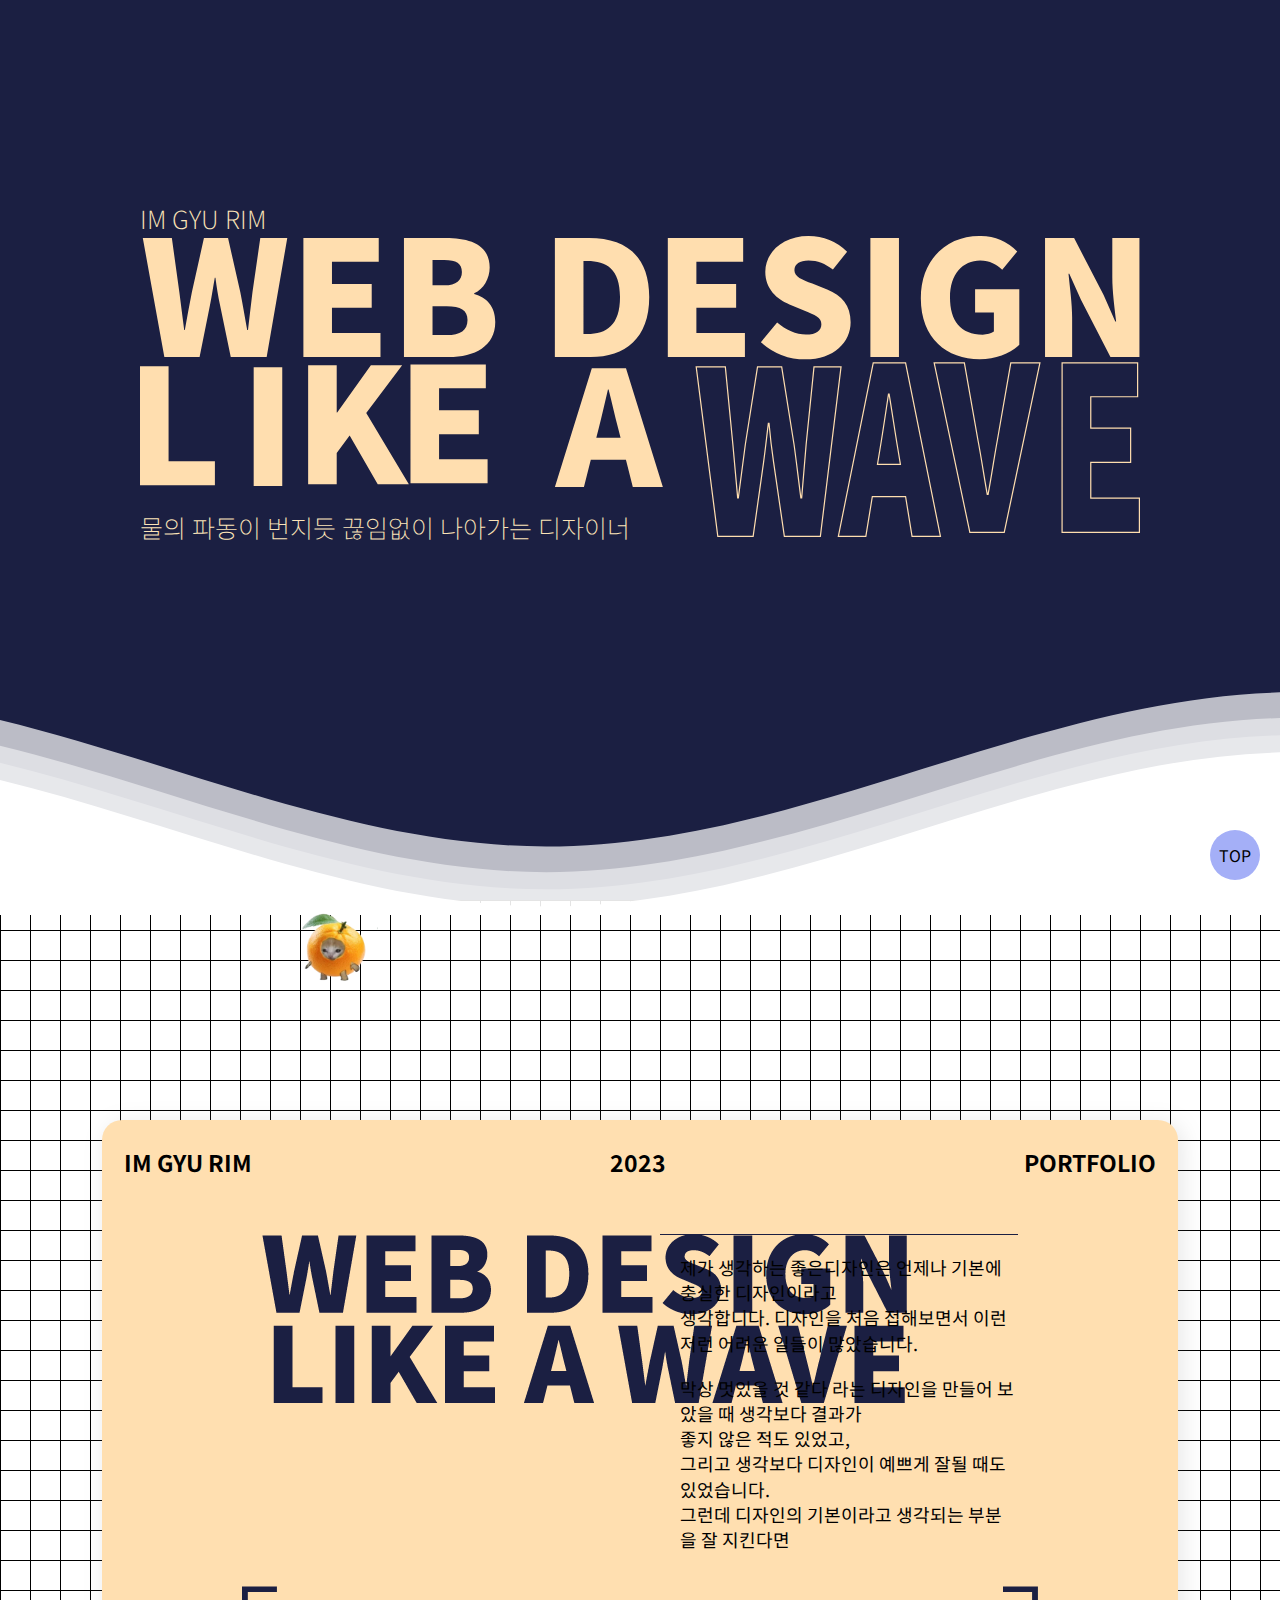
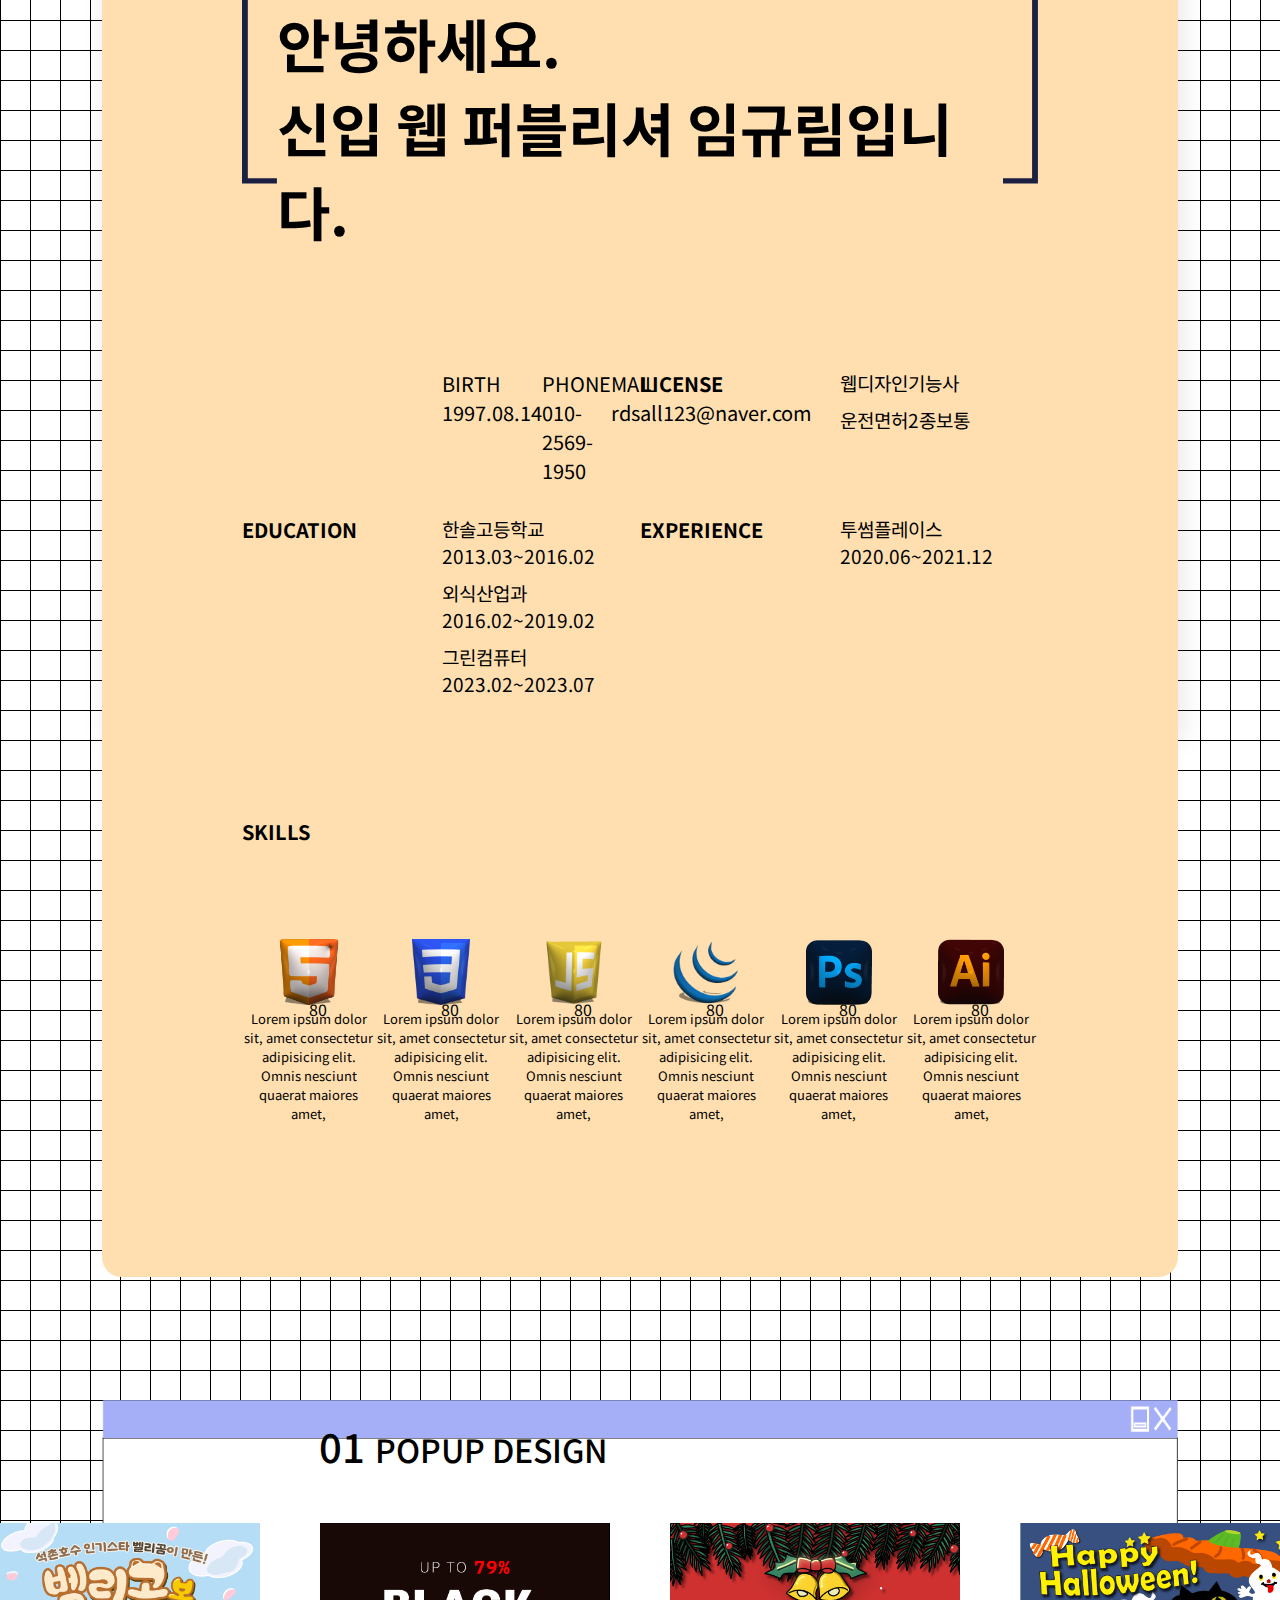
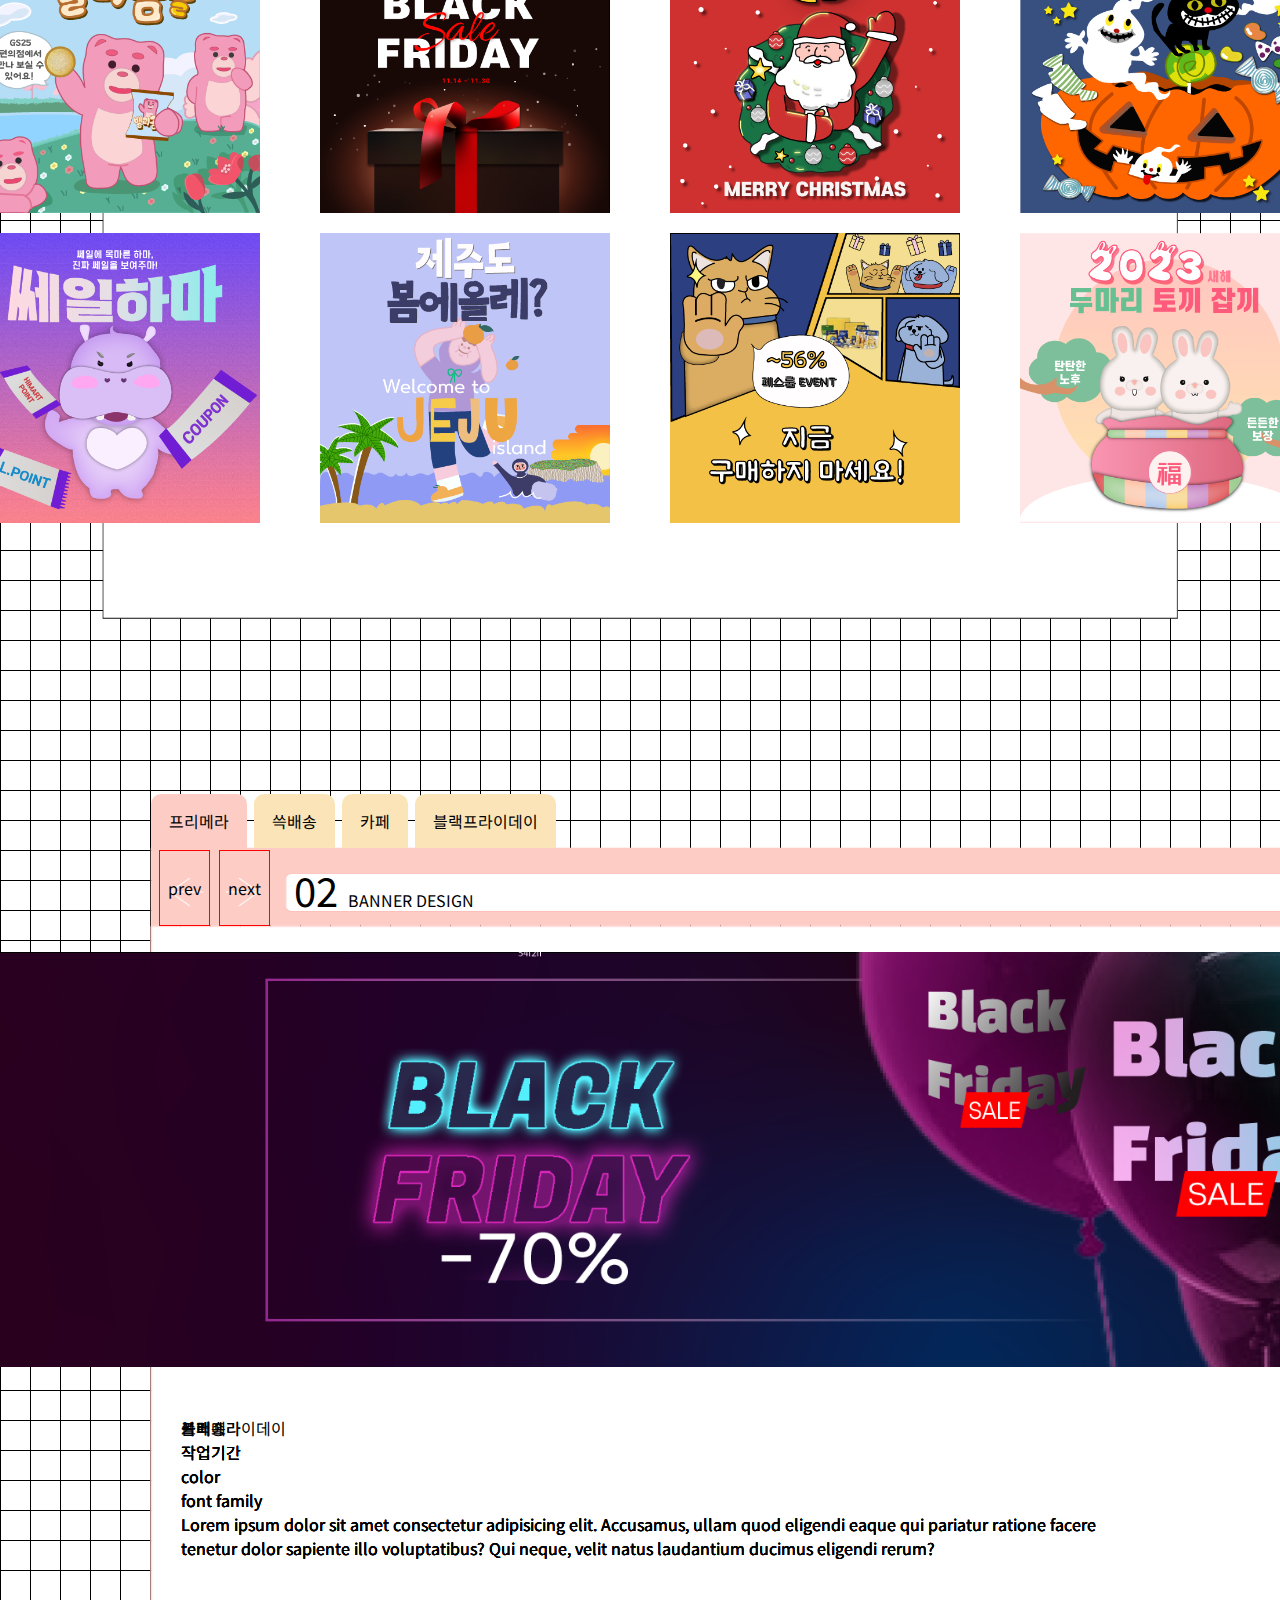
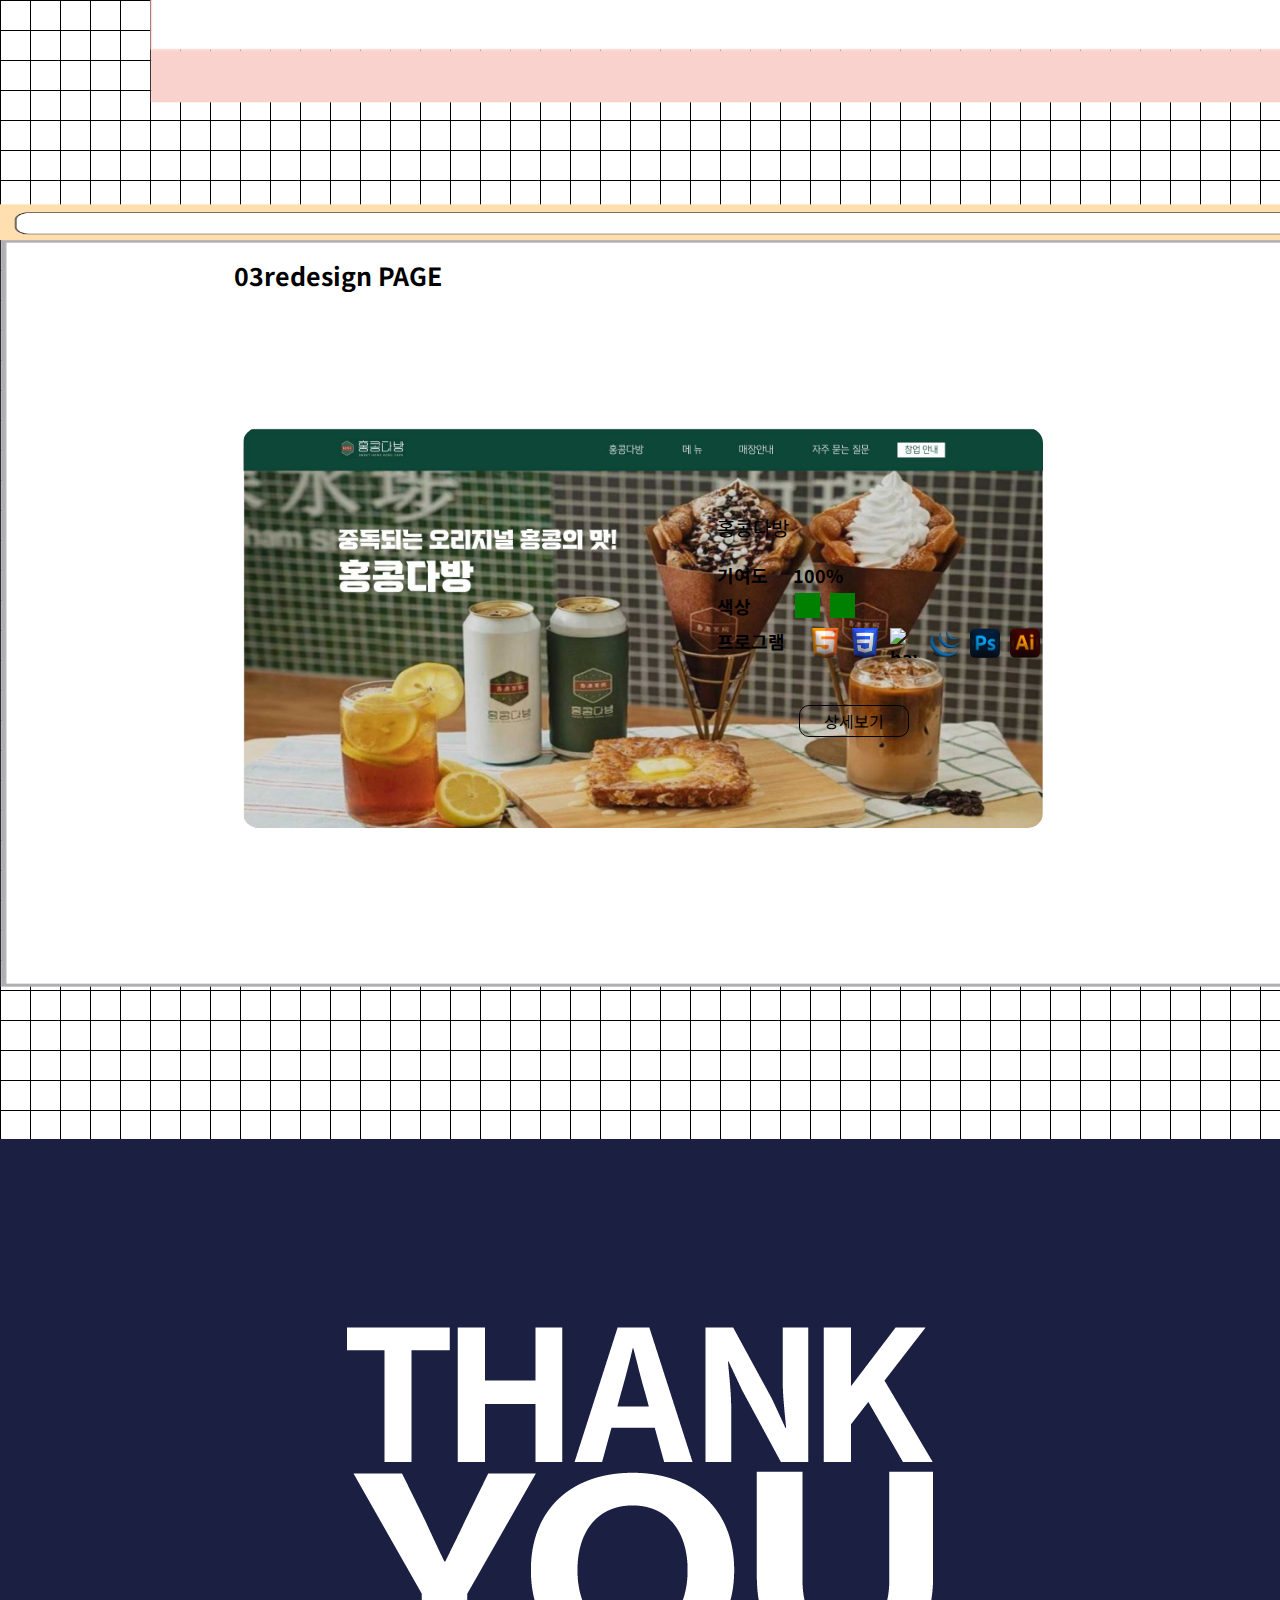
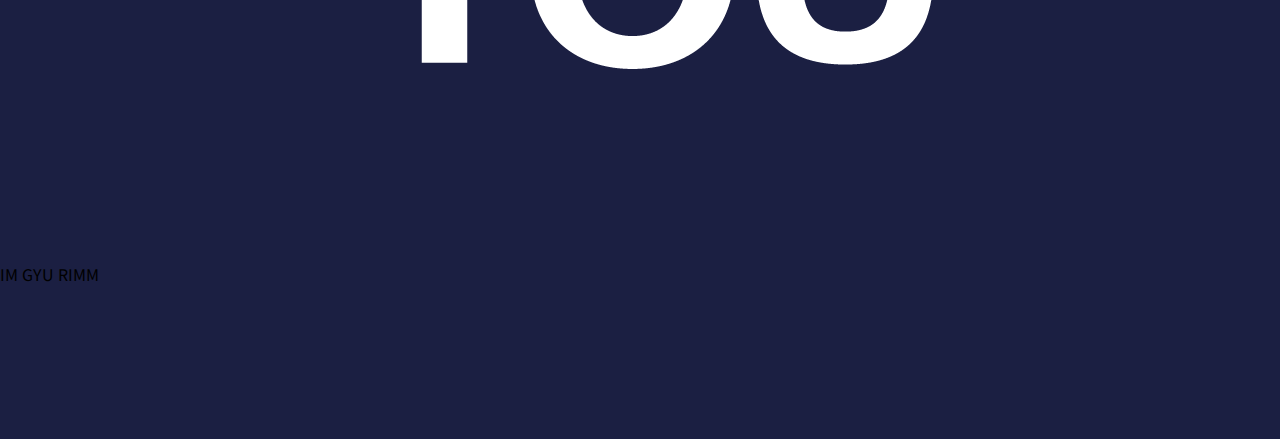
==== index.html @ 79e48c19 "t" ====
<!DOCTYPE html>
<html lang="en">
<head>
  <meta charset="UTF-8">
  <meta http-equiv="X-UA-Compatible" content="IE=edge">
  <meta name="viewport" content="width=device-width, initial-scale=1.0">
  <title>vitagyull</title>
    <link rel="preconnect" href="https://fonts.googleapis.com">
<link rel="preconnect" href="https://fonts.gstatic.com" crossorigin>
<link href="https://fonts.googleapis.com/css2?family=Noto+Sans+KR:wght@100;300;400;500;700;900&display=swap" rel="stylesheet">
    <link rel="stylesheet" href="./css/index.css">
    <script src="https://code.jquery.com/jquery-3.7.0.min.js"></script>
    <script src="./js/index.js"></script>
    <link
    rel="stylesheet"
    href="https://cdn.jsdelivr.net/npm/swiper@9/swiper-bundle.min.css"
  />
  
  <script src="https://cdn.jsdelivr.net/npm/swiper@9/swiper-bundle.min.js"></script>
  </style>
</head>
<body>
      <!-- 마우스커서 -->
      <div id="cursor" style="top: 901px; left: 290px;"></div>
      <script src="./js/mouse.js"></script>
      <!-- 마우스커서 -->
    <div class="wrap">
        <div class="btnTop">TOP</div>
        <div class="header">
            <div class="inner-header">
                <div class="title">
                    <p>im gyu rim</p>
                    <svg xmlns="http://www.w3.org/2000/svg" viewBox="0 0 827.74 249.1"><defs><style>.cls-1{fill:#ffdeaf;}.cls-2{fill:none;stroke:#ffdeaf;stroke-miterlimit:10;}</style></defs><g id="Layer_2" data-name="Layer 2"><g id="Layer_1-2" data-name="Layer 1"><text/><path class="cls-1" d="M2.32,1.72H26.37l6.21,44.92c1.32,10.31,2.64,20.61,4,31.18h.53c1.85-10.57,3.83-21,5.82-31.18l10-44.92H72.88L83.05,46.64c2,10,3.7,20.61,5.68,31.18h.66c1.19-10.57,2.51-21,3.7-31.18L99.57,1.72H121.9l-17.05,98.43H75.12L66.27,57.34c-1.58-7.53-2.91-15.46-3.83-22.86h-.53c-1.32,7.4-2.51,15.33-4,22.86l-8.59,42.81H20.16Z"/><path class="cls-1" d="M135.25,1.72h62.36V21.4H158.9V39.64h32.9V59.46H158.9V80.33h40.16v19.82H135.25Z"/><path class="cls-1" d="M218.49,1.72h34.35c20.35,0,36.6,5.55,36.6,24.44,0,8.72-4.89,18.23-12.81,21.27V48c9.9,2.64,17.44,10,17.44,23.12,0,20.09-17.05,29.07-38.45,29.07H218.49Zm33.43,39.11c10,0,14.53-4.36,14.53-11.1,0-7-4.62-9.91-14.53-9.91h-9.78v21Zm2,41.22c11.36,0,17.18-4.1,17.18-12.55,0-8.06-5.69-11.36-17.18-11.36H242.14V82.05Z"/><path class="cls-1" d="M343.43,1.72h28.28c30,0,49.81,14.53,49.81,48.75S401.7,100.15,373,100.15h-29.6Zm26.82,79.41c15.86,0,27.09-7.27,27.09-30.66s-11.23-29.86-27.09-29.86h-3.17V81.13Z"/><path class="cls-1" d="M436.9,1.72h62.37V21.4H460.55V39.64h32.9V59.46h-32.9V80.33h40.17v19.82H436.9Z"/><path class="cls-1" d="M513.93,87.86l13.48-16.25c6.87,6,16,10,23.78,10,8.72,0,12.82-3.3,12.82-8.58,0-5.69-5.42-7.54-13.87-11.1l-12.55-5.29c-10.31-4.09-20-12.68-20-26.95C517.63,13.21,532.43,0,553.31,0a45.74,45.74,0,0,1,32,13l-11.76,14.8c-6.47-4.89-12.55-7.53-20.21-7.53-7.27,0-11.63,2.9-11.63,8.06,0,5.54,6.08,7.66,14.8,11.09l12.29,4.89c12.15,4.89,19.42,13.08,19.42,27,0,16.38-13.74,30.78-37.52,30.78A55,55,0,0,1,513.93,87.86Z"/><path class="cls-1" d="M604.58,1.72h23.65v98.43H604.58Z"/><path class="cls-1" d="M646.33,51.53C646.33,18.76,668.4,0,694.69,0a43.38,43.38,0,0,1,31.44,12.82L713.71,27.88c-4.88-4.36-10-7.66-18.23-7.66-14.53,0-25,11.36-25,30.52,0,19.55,8.72,30.91,27.08,30.91,3.44,0,7.14-.92,9.25-2.51V63.29H691.25V44h36.6V90c-6.87,6.6-19,12-32.77,12C667.87,102,646.33,84.82,646.33,51.53Z"/><path class="cls-1" d="M749.15,1.72H773.2l24.44,47.17,9.65,21.8H808c-1.19-10.44-3.17-24.58-3.17-36.34V1.72h22.46v98.43h-24L778.88,52.72l-9.65-21.54h-.66c1.06,11,3,24.44,3,36.34v32.63H749.15Z"/><path class="cls-1" d="M0,107.83H23.65v78.61H62v19.82H0Z"/><path class="cls-1" d="M94.1,108.6h23.65V207H94.1Z"/><path class="cls-1" d="M139.18,107.05h23.65v39h.4l27.88-39H217l-29.73,39.51,35.28,58.93H196.79l-23.26-40.3-10.7,14.53v25.77H139.18Z"/><path class="cls-1" d="M223.9,106.28h62.36V126H247.55V144.2h32.9V164h-32.9v20.87h40.17v19.82H223.9Z"/><path class="cls-1" d="M374,109.37h28.28l30.52,98.44H407.91l-5.68-22.6H373.16l-5.68,22.6H343.43Zm3.7,57.61h20.08l-2.11-8.32c-2.64-9.78-5.15-21.54-7.79-31.58h-.53c-2.38,10.3-5,21.8-7.53,31.58Z"/><path class="cls-2" d="M460.4,108.36h24.11l6.22,64c1.32,14.68,2.65,29.36,4,44.42h.53c1.86-15.06,3.84-29.93,5.83-44.42l10.06-64h20l10.2,64c2,14.3,3.7,29.36,5.69,44.42h.66c1.19-15.06,2.52-29.93,3.71-44.42l6.49-64h22.38L563.17,248.6h-29.8l-8.87-61c-1.59-10.73-2.91-22-3.84-32.56h-.53c-1.33,10.54-2.52,21.83-4,32.56l-8.61,61H478.28Z"/><path class="cls-2" d="M606.94,105.06H633.7L662.58,248.6H639.07l-5.37-32.95H606.19l-5.38,32.95H578.06Zm3.5,84h19l-2-12.13c-2.5-14.26-4.87-31.41-7.37-46.06h-.5c-2.25,15-4.75,31.8-7.13,46.06Z"/><path class="cls-2" d="M657.37,105.06h25l11.26,64c2.91,15.06,4.9,29.36,7.68,44.8H702c2.92-15.44,4.9-29.74,7.68-44.8l11.13-64h24.1L715.38,245.29H686.91Z"/><path class="cls-2" d="M763.28,105.06h62.5v28H787v26h33v28.24H787v29.74h40.26v28.23h-64Z"/></g></g></svg>
                    <p class="wave">물의 파동이 번지듯 끊임없이 나아가는 디자이너</p>
                </div>
            </div>
            <div>
                <svg class="waves" xmlns="http://www.w3.org/2000/svg" xmlns:xlink="http://www.w3.org/1999/xlink"
                viewBox="0 24 150 28" preserveAspectRatio="none" shape-rendering="auto">
                <defs>
                <path id="gentle-wave" d="M-160 44c30 0 58-18 88-18s 58 18 88 18 58-18 88-18 58 18 88 18 v44h-352z" />
                </defs>
                <g class="parallax">
                <use xlink:href="#gentle-wave" x="48" y="0" fill="rgba(255,255,255,0.7" />
                <use xlink:href="#gentle-wave" x="48" y="3" fill="rgba(255,255,255,0.5)" />
                <use xlink:href="#gentle-wave" x="48" y="5" fill="rgba(255,255,255,0.3)" />
                <use xlink:href="#gentle-wave" x="48" y="7" fill="#fff" />
                </g>
                </svg>
            </div>
        </div>
        <div class="main grid">
            <div class="aboutT">
                <section class="Stitle">
                    <ul>
                        <li>im gyu rim</li>
                        <li>2023</li>
                        <li>portfolio</li>
                    </ul>
                </section>
                <section class="about_top">
                    <div class="about_topL">
                        <img src="./img/img/likeawave.png" alt="likeawave">
                    </div>
                    <div class="about_topR">
                        <p>제가 생각하는 좋은디자인은 언제나 기본에 충실한 디자인이라고<br>
                            생각합니다. 디자인을 처음 접해보면서 이런 저런 어려운 일들이 많았습니다.</p>
                        
                        <p>
                            막상 멋있을 것 같다 라는 디자인을 만들어 보았을 때 생각보다 결과가<br>
                            좋지 않은 적도 있었고,<br>
                            그리고 생각보다 디자인이 예쁘게 잘될 때도 있었습니다. <br>
                            그런데 디자인의 기본이라고 생각되는 부분을 잘 지킨다면 
                        </p>
                    </div>
                </section>
                <section class="about_mid">
                    <svg xmlns="http://www.w3.org/2000/svg" viewBox="0 0 36.04 203.15"><defs></defs><g id="Layer_2" data-name="Layer 2"><g id="Layer_1-2" data-name="Layer 1"><path class="cls-1" d="M0,0H36V5.58H6V197.79H36v5.36H0Z"/></g></g></svg>
                    <h2>안녕하세요.<br>
                    신입 웹 퍼블리셔 임규림입니다.</h2>
                    <svg xmlns="http://www.w3.org/2000/svg" viewBox="0 0 36.04 203.15"><defs><style></defs><g id="Layer_2" data-name="Layer 2"><g id="Layer_1-2" data-name="Layer 1"><path class="cls-1" d="M36,203.15H0v-5.36H30V5.58H0V0H36Z"/></g></g></svg>
                </section>
                <section class="about_bot">
                    <ul>
                        <li>
                            <h4></h4>
                            <div class="aboutlist">
                                <ul>
                                    <li>BIRTH 1997.08.14</li>
                                    <li>PHONE 010-2569-1950</li>
                                    <li>MAIL rdsall123@naver.com</li>
                                </ul>
                            </div>
                        </li>
                        <li>
                            <h4>license</h4>
                            <ul>
                                <li>웹디자인기능사</li>
                                <li>운전면허2종보통</li>
                            </ul>
                        </li>
                        <li>
                            <h4>education</h4>
                            <ul>
                                <li>한솔고등학교 <span>2013.03~2016.02</span></li>
                                <li>외식산업과 <span>2016.02~2019.02</span></li>
                                <li>그린컴퓨터 <span>2023.02~2023.07</span></li>
                            </ul>
                        </li>
                        <li>
                            <h4>experience</h4>
                            <ul>
                                <li>투썸플레이스 <span>2020.06~2021.12</span></li>
                            </ul>
                        </li>
                    </ul>
                </section>
            </div>
            <div class="aboutB">
                <section class="skills">
                    <h4>skills</h4>
                    <ul class="skill_List">
                        <li>
                            <figure>
                                <svg viewBox="0 0 120 120">
                                    <circle class="c1" cx="60" cy="60" r="50" />
                                </svg>
                                <span class="per">80</span>
                            </figure>
                            <img src="./img/skill/html.png" alt="html이미지">
                            <p>Lorem ipsum dolor sit, amet consectetur adipisicing elit. Omnis nesciunt quaerat maiores amet,</p>
                        </li>
                        <li>
                            <figure>
                                <svg viewBox="0 0 120 120">
                                    <circle cx="60" cy="60" r="50" />
                                </svg>
                                <span class="per">80</span>
                            </figure>
                            <img src="./img/skill/css.png" alt="css이미지">
                            <p>Lorem ipsum dolor sit, amet consectetur adipisicing elit. Omnis nesciunt quaerat maiores amet,</p>
                        </li>
                        <li>
                            <figure>
                                <svg viewBox="0 0 120 120">
                                    <circle cx="60" cy="60" r="50" />
                                </svg>
                                <span class="per">80</span>
                            </figure>
                            <img src="./img/skill//js.png" alt="JS이미지">
                            <p>Lorem ipsum dolor sit, amet consectetur adipisicing elit. Omnis nesciunt quaerat maiores amet,</p>
                        </li>
                        <li>
                            <figure>
                                <svg viewBox="0 0 120 120">
                                    <circle cx="60" cy="60" r="50" />
                                </svg>
                                <span class="per">80</span>
                            </figure>
                            <img src="./img/skill/jquery.png" alt="jaquery이미지">
                            <p>Lorem ipsum dolor sit, amet consectetur adipisicing elit. Omnis nesciunt quaerat maiores amet,</p>
                        </li>
                        <li>
                            <figure>
                                <svg viewBox="0 0 120 120">
                                    <circle cx="60" cy="60" r="50" />
                                </svg>
                                <span class="per">80</span>
                            </figure>
                            <img src="./img/skill/photoshop.png" alt="photoshop이미지">
                            <p>Lorem ipsum dolor sit, amet consectetur adipisicing elit. Omnis nesciunt quaerat maiores amet,</p>
                        </li>
                        <li>
                            <figure>
                                <svg viewBox="0 0 120 120">
                                    <circle cx="60" cy="60" r="50" />
                                </svg>
                                <span class="per">80</span>
                            </figure>
                            <img src="./img/skill/illustrator.png" alt="illustrator이미지">
                            <p>Lorem ipsum dolor sit, amet consectetur adipisicing elit. Omnis nesciunt quaerat maiores amet,</p>
                        </li>
                    </ul>
                    <div class="box"></div>
                </section>
            </div>
            <div class="popup">
                <div class="popupbox">
                    <img src="./img/img/windowb.png" alt="보라색윈도우창">
                </div>
                <h1><span>01</span>popup design</h1>
                <section class="popupImg">
                    <ul>
                        <li class="on">
                            <a href="#">
                                <img src="./popup/popup_belly.png" alt="">
                                <div class="info">
                                    <p>벨리곰볼</p>
                                </div>
                        
                            </a>
                        </li>
                        <li>
                            <a href="#">
                                <img src="./popup/popup_blackfriday.png" alt="">
                                <div class="info">
                                    <p>블랙프라이데이</p>
                                </div>
                            </a>
                        </li>
                        <li>
                            <a href="#">
                                <img src="./popup/popup_christmas.png" alt="">
                                <div class="info">
                                    <p>크리스마스</p>
                                </div>
                            </a>
                        </li>
                        <li>
                            <a href="#">
                                <img src="./popup/popup_halloween.png" alt="">
                                <div class="info">
                                    <p>할로윈데이</p>
                                </div>
                            </a>
                        </li>
                        <li>
                            <a href="#">
                                <img src="./popup/popup_hippo.png" alt="">
                                <div class="info">
                                    <p>쎄일하마</p>
                                </div>
                            </a>
                        </li>
                        <li>
                            <a href="#">
                                <img src="./popup/popup_jeju.png" alt="">
                                <div class="info">
                                    <p>봄에 제주올레?</p>
                                </div>
                            </a>
                        </li>
                        <li>
                            <a href="#">
                                <img src="./popup/popup_pathroom.png" alt="">
                                <div class="info">
                                    <p>페스룸</p>
                                </div>
                            </a>
                        </li>
                        <li>
                            <a href="#">
                                <img src="./popup/popup_happy new year.png" alt="">
                                <div class="info">
                                    <p>두마리토끼잡끼</p>
                                </div>
                            </a>
                        </li>
                    </ul>
                </section>
                <sedtion class="popuppopup">
                    <!-- <button type='button' id="modal_btn"></button>
                    <div class="black_bg"></div> -->
                    <div class="modal_wrap">
                    <div class="btnPopupClose"><a href="#">close</a></div>
                    <div class="popup_IMG">
                        <ul>
                            <li class="on">
                                <img src="./popup/popup_belly.png" alt="popup_belly">
                                <ul>
                                    <li>색상
                                        <ul class="popuppopupcolor">
                                            <li class="bellycolor1"></li>
                                            <li class="bellycolor2"></li>
                                        </ul>
                                    </li>
                                    <li>폰트 <span>KCC-간판체</span></li>
                                    <li>Lorem ipsum dolor sit amet consectetur adipisicing elit. Enim laborum repudiandae iure architecto voluptatum tenetur facere sit, sunt, impedit totam quisquam dolore hic!</li>
                                </ul>
                            </li>
                            <li>
                                <img src="./popup/popup_blackfriday.png" alt="popup_blackfriday">
                                <ul>
                                    <li>색상
                                        <ul class="popuppopupcolor">
                                            <li class="blackfridaycolor1"></li>
                                            <li class="blackfridaycolor1"></li>
                                        </ul>
                                    </li>
                                    <li>폰트 <span>에스코어 드림</span></li>
                                    <li>Lorem ipsum dolor sit amet consectetur adipisicing elit. Enim laborum repudiandae iure architecto voluptatum tenetur facere sit, sunt, impedit totam quisquam dolore hic!</li>
                                </ul>
                            </li>
                            <li>
                                <img src="./popup/popup_christmas.png" alt="">
                                <ul>
                                    <li>색상
                                        <ul class="popuppopupcolor">
                                            <li class="christmascolor1"></li>
                                            <li class="christmascolor1"></li>
                                        </ul>
                                    </li>
                                    <li>폰트 <span>에스코어 드림</span></li>
                                    <li>Lorem ipsum dolor sit amet consectetur adipisicing elit. Enim laborum repudiandae iure architecto voluptatum tenetur facere sit, sunt, impedit totam quisquam dolore hic!</li>
                                </ul>
                            </li>
                            <li>
                                <img src="./popup/popup_halloween.png" alt="">
                                <ul>
                                    <li>색상
                                        <ul class="popuppopupcolor">
                                            <li class="halloweencolor1"></li>
                                            <li class="halloweencolor2"></li>
                                        </ul>
                                    </li>
                                    <li>폰트 </li>
                                    <li>Lorem ipsum dolor sit amet consectetur adipisicing elit. Enim laborum repudiandae iure architecto voluptatum tenetur facere sit, sunt, impedit totam quisquam dolore hic!</li>
                                </ul>
                            </li>
                            <li>
                                <img src="./popup/popup_happy new year.png" alt="">
                                <ul>
                                    <li>색상
                                        <ul class="popuppopupcolor">
                                            <li class="HNYcolor1"></li>
                                            <li class="HNYcolor2"></li>
                                        </ul>
                                    </li>
                                    <li>폰트 <span>에스코어 드림</span></li>
                                    <li>Lorem ipsum dolor sit amet consectetur adipisicing elit. Enim laborum repudiandae iure architecto voluptatum tenetur facere sit, sunt, impedit totam quisquam dolore hic!</li>
                                </ul>
                            </li>
                            <li>
                                <img src="./popup/popup_hippo.png" alt="">
                                <ul>
                                    <li>색상
                                        <ul class="popuppopupcolor">
                                            <li class="hippocolor1"></li>
                                            <li class="hippocolor2"></li>
                                        </ul>
                                    </li>
                                    <li>폰트 <span>비트로 코어TTF<br>에스코어 드림</span></li>
                                    <li>Lorem ipsum dolor sit amet consectetur adipisicing elit. Enim laborum repudiandae iure architecto voluptatum tenetur facere sit, sunt, impedit totam quisquam dolore hic!</li>
                                </ul>
                            </li>
                            <li>
                                <img src="./popup/popup_jeju.png" alt="">
                                <ul>
                                    <li>색상
                                        <ul class="popuppopupcolor">
                                            <li class="jejucolor1"></li>
                                            <li class="jejucolor2"></li>
                                        </ul>
                                    </li>
                                    <li>폰트 <span>KCC-간판체</span></li>
                                    <li>Lorem ipsum dolor sit amet consectetur adipisicing elit. Enim laborum repudiandae iure architecto voluptatum tenetur facere sit, sunt, impedit totam quisquam dolore hic!</li>
                                </ul>
                            </li>
                            <li>
                                <img src="./popup/popup_pathroom.png" alt="">
                                <ul>
                                    <li>색상
                                        <ul class="popuppopupcolor">
                                            <li class="pathroomcolor1"></li>
                                            <li class="pathroomcolor2"></li>
                                        </ul>
                                    </li>
                                    <li>폰트 <span>KCC-간판체</span></li>
                                    <li>Lorem ipsum dolor sit amet consectetur adipisicing elit. Enim laborum repudiandae iure architecto voluptatum tenetur facere sit, sunt, impedit totam quisquam dolore hic!</li>
                                </ul>
                            </li>
                        </ul>
                    </div>
                    </div>
                </section>
            </div>
            <div class="banner">
                <div class="bannerbox">
                    <img src="./img/img/windowp.png" alt="분홍색윈도우창">
                </div>
                <h1><span>02</span>banner design</h1>
                <section class="bannerImg slide">
                    <ul class="train">
                        <li class="on">
                            <img src="./banner/primera.png" alt="">
                            <ul>
                                <li>
                                    <h4>프리메라</h4>
                                    <ul>
                                        <li>작업기간 <span></span></li>
                                        <li>color <span></span></li>
                                        <li>font family <span></span></li>
                                        <li>Lorem ipsum dolor sit amet consectetur adipisicing elit. Accusamus, ullam quod eligendi eaque qui pariatur ratione facere tenetur dolor sapiente illo voluptatibus? Qui neque, velit natus laudantium ducimus eligendi rerum?</li>
                                    </ul>
                                </li>
                            </ul>
                        </li>
                        <li>
                            <img src="./banner/ssg.png" alt="">
                            <ul>
                                <li>
                                    <h4>쓱배송</h4>
                                    <ul>
                                        <li>작업기간 <span></span></li>
                                        <li>color <span></span></li>
                                        <li>font family <span></span></li>
                                        <li>Lorem ipsum dolor sit amet consectetur adipisicing elit. Accusamus, ullam quod eligendi eaque qui pariatur ratione facere tenetur dolor sapiente illo voluptatibus? Qui neque, velit natus laudantium ducimus eligendi rerum?</li>
                                    </ul>
                                </li>
                            </ul>
                        </li>
                        <li>
                            <img src="./banner/st.png" alt="">
                            <ul>
                                <li>
                                    <h4>카페</h4>
                                    <ul>
                                        <li>작업기간 <span></span></li>
                                        <li>color <span></span></li>
                                        <li>font family <span></span></li>
                                        <li>Lorem ipsum dolor sit amet consectetur adipisicing elit. Accusamus, ullam quod eligendi eaque qui pariatur ratione facere tenetur dolor sapiente illo voluptatibus? Qui neque, velit natus laudantium ducimus eligendi rerum?</li>
                                    </ul>
                                </li>
                            </ul>
                        </li>
                        <li>
                            <img src="./banner/BlackfridayBanner.png" alt="">
                            <ul>
                                <li>
                                    <h4>블랙프라이데이</h4>
                                    <ul>
                                        <li>작업기간 <span></span></li>
                                        <li>color <span></span></li>
                                        <li>font family <span></span></li>
                                        <li>Lorem ipsum dolor sit amet consectetur adipisicing elit. Accusamus, ullam quod eligendi eaque qui pariatur ratione facere tenetur dolor sapiente illo voluptatibus? Qui neque, velit natus laudantium ducimus eligendi rerum?</li>
                                    </ul>
                                </li>
                            </ul>
                        </li>
                    </ul>
                </section>
                <section class="tabmenu">
                    <ul class="tab">
                        <li class="on">프리메라</li>
                        <li>쓱배송</li>
                        <li>카페</li>
                        <li>블랙프라이데이</li>
                </section>
                <section class="bannerbtn">
                    <a class="prevbtn" href="#">prev</a>
                    <a class="nextbtn" href="#">next</a>
                </section>
            </div>
            <div class="redesign">
                <div class="redesignbox">
                    <img src="./img/img/windowy.png" alt="노란색윈도우창">
                </div>
                <h1><span>03</span>redesign PAGE</h1>
                <div class="hongkongmain">
                    <figure>
                        <img src="./img/임규림-메인페이지.jpg" alt="mainpage">
                    </figure>
                </div>
                <div class="redesign_contents">
                    <h3>홍콩다방</h3>
                    <ul>
                        <li>기여도 <span>100%</span></li>
                        <li>색상
                            <ul>
                                <li class="color1"></li>
                                <li class="color2"></li>
                            </ul>
                        </li>
                        <li>프로그램
                            <ul class="redesign_List">
                                <li><img src="./img/skill/html.png" alt="html"></li>
                                <li><img src="./img/skill/css.png" alt="css"></li>
                                <li><img src="./img/skill/JS.png" alt="havascript"></li>
                                <li><img src="./img/skill/jquery.png" alt="jquery"></li>
                                <li><img src="./img/skill/photoshop.png" alt="photoshop"></li>
                                <li><img src="./img/skill/illustrator.png" alt="illustrator"></li>
                            </ul>
                        </li>
                    </ul>
                </div>
                <a href="#">상세보기</a>
            </div>
        </div>
        <div class="contact">
            <div class="contactbox">
                <img src="./img/img/thank.png" alt="">
            </div>
            <div>
                <ul>
                    <li>IM GYU RIMM</li>
                    <li><img src="" alt=""></li>
                    <li><img src="" alt=""></li>
                    <li><img src="" alt=""></li>
                </ul>
            </div>
        </div>
    </div> 
</body>
</html>
---- css/index.css ----
*{margin:0;padding:0;}
a{text-decoration: none; color: inherit;}
ul,ol{list-style: none;}
h1,h2,h3,h4,h5,h6{font-size: inherit;font-weight:400;}
address,em,i{font-style: normal;}
strong,b{font-weight: 400;}

.wrap{
    font-family: 'Noto Sans KR', sans-serif;
}


.btnTop{
    position: fixed;
    right: 20px;
    bottom: 20px;
    width: 50px;
    height: 50px;
    background: #a4aff7;
    border-radius: 50%;
    text-align: center;
    line-height: 50px;
    cursor: pointer;
    z-index: 1000;
}

#cursor {
    position: absolute;
    z-index: 10000000000000;
    transform: translate(10%, 10%);
    background: url(../img/mouse/orange.png);
    background-size: contain;
    width: 80px;
    height: 80px;
    pointer-events: none;
}




.header{
    position:relative;
    background: #1b1f42;
    width: 100%;
    height: 100vh;
}
.inner-header {
    height: 75vh;
    width: 100%;
}
.inner-header .title{
    padding-top: 200px;
    width: 1000px;
    margin: 0 auto;
    position: relative;
}
.inner-header .title p {
    text-align: left;
    color: #fbe4b8;
    text-transform: uppercase;
    font-size: 25px;
    font-weight: 200;
}
.wave{
    position: absolute;
    left: 0;
    top: 94%;
}
.waves{
    position: relative;
    width: 100%;
    height: 28vh;
    margin-bottom: -7px;
    min-height: 100px;
    max-height: 240px;
}

/* Animation */
.parallax > use {
    animation: move-forever 25s cubic-bezier(.55,.5,.45,.5)     infinite;
}
.parallax > use:nth-child(1) {
    animation-delay: -2s;
    animation-duration: 7s;
}
.parallax > use:nth-child(2) {
animation-delay: -3s;
animation-duration: 10s;
}
.parallax > use:nth-child(3) {
    animation-delay: -4s;
    animation-duration: 13s;
}
.parallax > use:nth-child(4) {
    animation-delay: -5s;
    animation-duration: 20s;
}
@keyframes move-forever {
    0% {transform: translate3d(-90px,0,0);}
    100% { 
    transform: translate3d(85px,0,0);}
}
/*Shrinking for mobile*/
@media (max-width: 768px) {
    .waves {
    /* height:40px;
    min-height:40px; */
}
    .title {
    /* font-size:24px; */
}
}
/* main */
main{
    width: 100%;
    margin: 0 auto;
}
/* main-about */
.aboutT {
    background: #ffdfb0;
    height: 100%;
    width: 84%;
    margin: 0 auto;
    border-radius: 20px 20px 0 0;
    box-shadow: 4px 3px 22px #80808030;
}
.grid {
    padding-top: 220px;
    background-size: 30px 30px;
    background-image: linear-gradient(90deg, #000 1px, transparent 1px), linear-gradient(90deg, #000 1px, transparent 1px), linear-gradient(#000 1px, transparent 1px), linear-gradient(#000 1px, transparent 1px);
}
.Stitle>ul{
    display: flex;
    justify-content: space-between;
}
.Stitle>ul>li{
    padding-top: 25px;
    padding-bottom: 55px;
    font-size: 23px;
    font-weight: bold;
    margin: 0 22px;
    text-transform: uppercase;
}
.about_top {
    display: flex;
    padding: 0px 140px;
}
.about_topL{
    width: 50%;
    padding-left: 20px;
}
.about_topR{
    border-top: 1px solid #1b1f42;
    width: 50%;
    height: 250px;
    margin-right: 20px;
}
.about_topR p {
    font-size: 18px;
    padding-top: 20px;
    padding-left: 20px;
    line-height: 140%;
    font-weight: 400;
}
.about_mid {
    margin: 100px 0;
    display: flex;
    padding: 0 140px;
}
.about_mid svg{
    width: 36px;
    height: 200px;
}
.about_mid .cls-1{fill:#1b1f42;}
.about_midL{
    fill: #1b1f42;
    padding-left: 10px;
}
.about_midR{
    fill: #1b1f42;
}
.about_mid h2{
    padding: 16px 0;
    font-size: 58px;
    font-weight: bold;
}
.about_bot{
    padding: 0 140px;
}

.about_bot>ul{
    display: flex;
    justify-content: space-between;
    flex-wrap: wrap;
}
.about_bot>ul>li {
    position: relative;
    width: 50%;
    display: flex;
    margin-bottom: 30px;
}
.about_bot>ul>li h4 {
    font-size: 20px;
    font-weight: bold;
    text-transform: uppercase;
    width: 200px;
    flex-shrink: 0;
}
.about_bot>ul>li>ul>li {
    font-size: 19px;
    padding-bottom: 10px;
    font-weight: 400;
}

.aboutlist>ul{
    display: flex;
}
.aboutlist>ul>li{
    font-size: 20px;
}
.about_bot>ul>li>h4+*{
    flex-grow:1;
}
.aboutB {
    height: 60vh;
    width: 84%;
    margin: 0 auto;
    background: #ffdfb0;
    border-radius: 0 0 20px 20px;
    margin-bottom: 15px;
}
.skills h4{
    font-size: 20px;
    font-weight: bold;
    text-transform: uppercase;
    padding: 80px 140px;
}
.skills>ul{
    margin: -55px 140px;
    display: flex;
}
.skills>ul>li{
    flex: 1;
    position: relative;
}
.skills>ul>li img {
    width: 66px;
    height: 66px;
    object-fit: contain;
    position: absolute;
    top: 40%;
    left: 50%;
    transform: translate(-50%, -50%);
}
.skills .per{
    position: absolute;
    left: 50%;
    top: 50%;
    /* transform: translate(-50%,-50%); */
}
.skills circle{
    fill:none;
    stroke: #a4aff7;
    stroke-dasharray: 314;
    stroke-dashoffset: 314;
    transition: all 0.5s ease 0s;
    stroke-width: 9;
}
.skills p{
    font-size: 13px;
    text-align: center;
}
/* popup */
.popup{
    height: 100vh;
    position: relative;
    width: 100%;
    margin-top: 123px;
}
.popup>h1{
    position: absolute;
    left: 319px;
    top: 17px;
    text-transform: uppercase;
    font-size: 2rem;
    font-weight: 500;
}
.popup>h1 span{
    font-size:2.5rem;
    padding-right: 10px;
}
.popupbox{
    width: 84%;
    height: 91%;
    margin: 0 auto;
}
.popupbox img{
    width: 100%;
    height: 100%;
}
.popupImg{
    position: absolute;
    left: 50%;
    top: 47%;
    transform: translate(-50%,-50%);
    width: 1400px;
}
.popupImg>ul{
    display: flex;
    flex-wrap: wrap;
}
.popupImg>ul>li{
    width: 290px;
    margin: 0 auto;
    height: 290px;
    padding: 10px 10px;
    position: relative;
}
.popupImg>ul>li img{
    width: 100%;
    height: 100%;
    object-fit: cover;
    transition: all 0.5s ease 0s;
    filter: brightness(1);
}
.popupImg > ul > li:hover img {
    transform: scale(1.2);
    filter: brightness(0.4);
    background: #000;
}
.popupImg >ul > li .info{
    font-size: 0;
}
.popupImg > ul > li:hover .info>p{
    position: absolute;
    top: 50%;
    left: 50%;
    transform: translate(-50%,-50%);
    z-index: 100;
    font-size: 1.5rem;
    font-weight: bold;
    color:#fff;
}
.popuppopup{
    border: 1px solid red;
    width: 400px;
    height: 200px;
    position: fixed;
    top: 30%;
    left: 30%;
    background-color: #fff;
    z-index: 50;
    padding: 20px;
    padding-bottom: 50px;
    display: none;
}
.popuppopup.on{
    display: block;
}
.btnPopupClose {
    text-align: right;
    display: block;
    padding: 20px;
}
.popuppopup .popuppopupcolor{
    display: flex;
}
.puppopup .bellycolor1{
    background: #f29bbb;
    width: 25px;
    height: 25px;
}
.popuppopup .bellycolor2{
    background: #b5ddf6;
    width: 25px;
    height: 25px;
}
.puppopup .blackfridaycolor1{
    background: #f29bbb;
    width: 25px;
    height: 25px;
}
.popuppopup .blackfridaycolor1{
    background: #b5ddf6;
    width: 25px;
    height: 25px;
}
.puppopup .christmascolor1{
    background: #f29bbb;
    width: 25px;
    height: 25px;
}
.popuppopup .christmascolor2{
    background: #b5ddf6;
    width: 25px;
    height: 25px;
}
.puppopup .halloweencolor1{
    background: #f29bbb;
    width: 25px;
    height: 25px;
}
.popuppopup .halloweencolor2{
    background: #b5ddf6;
    width: 25px;
    height: 25px;
}
.puppopup .HNYcolor1{
    background: #f29bbb;
    width: 25px;
    height: 25px;
}
.popuppopup .HNYcolor2{
    background: #b5ddf6;
    width: 25px;
    height: 25px;
}
.popuppopup .hippocolor1{
    background: #714cf4;
    width: 25px;
    height: 25px;
}
.popuppopup .hippocolor2{
    background: #d3abf4;
    width: 25px;
    height: 25px;
}
.popuppopup .jejucolor1{
    background: #bfc5f6;
    width: 25px;
    height: 25px;
}
.popuppopup .jejucolor2{
    background: #eda642;
    width: 25px;
    height: 25px;
}
.popuppopup .pathroomcolor1{
    background: #f2c416;
    width: 25px;
    height: 25px;
}
.popuppopup .pathroomcolor2{
    background: #2c3f80;
    width: 25px;
    height: 25px;
}
/* .btnPopupClose{
    position: absolute;
    right: 15px;
    top: 4px;
}
.btnPopupClose a{
    position: absolute;
    right: 20px;
    top: 20px;
} */
.popup_IMG>ul>li{
    position: absolute;
    top:50%;
    left: 50%;
    transform: translate(-50%,-50%);
    display: flex;
}
.popup_IMG>ul>li>ul{    
    margin-left:50px
}
/* banner */
.banner{
    margin-top: 52px;
    height: 100vh;
    position: relative;
}
.bannerbox{
    width: 1591PX;
    position: absolute;
    height: 856px;
    left: 150px;
    top: 95px;
}
.bannerbox img{
    width: 100%;
    height: 100%;
}
.banner>h1{
    position: absolute;
    left: 294px;
    top: 109px;
    text-transform: uppercase;
}
.banner>h1 span{
    font-size:2.5rem;
    padding-right: 10px;;
}
.bannerImg{
    height: 400px;
}
.bannerImg>ul{
    position: relative;
    display: flex;
}
.bannerImg>ul>li{
    position: absolute;
    left: 49%;
    top: 200px;
    transform: translateX(-49%);
    width: 1593px;
}
.bannerImg>ul>li img{
    width: 100%;
    height: 100%;
    object-fit: cover;
}
.bannerImg>ul>li>ul{
    width: 58%;
    margin: 44px auto;
    height: 190px;
}
.tabmenu{
    position: absolute;
    left: 151px;
    top: 42px;
}
.tab{
    display: flex;
}
.tab>li{
    margin-right: 7px;
    padding: 15px 18px;
    background: #fbe4b8;
    border-radius: 10px 10px 0 0;
}
.tab>li.on{
    margin-right: 7px;
    padding: -1px 105px;
    background: #fcccc5;
    border-radius: 10px 10px 0 0;
}
.bannerbtn{
    position: absolute;
    left: 178px;
    top: 124px;
}
.prevbtn{
    border: 1px solid red;
    padding: 25px 8px;
    margin: 0 -19px;
}
.nextbtn{
    border: 1px solid red;
    padding: 25px 8px;
    margin: 0px 24px;
}
.redesign{
    width: 100%;
    height: 100%;
    position: relative;
    margin-top: 152px;
    padding-bottom: 152px;
}
.redesignbox{
    width: 1601px;
    margin: 0 auto;
    height: 87vh;
}
.redesignbox img{
    width: 100%;
    height: 100%;
}
.redesign h1{
    position: absolute;
    left: 234px;
    top: 53px;
    font-size: 25px;
    font-weight: 700;
}
.hongkongmain{
    position: absolute;
    left: 19%;
    top: 24%;
}
.hongkongmain figure{
    width: 800px;
    height: 400px;
    overflow: hidden;
    border-radius: 15px;
}
.hongkongmain>figure>img{
    width: 100%;
}
.redesign_contents{
    position: absolute;
    top: 33%;
    right: 18%;
    font-weight: bold;
}
.redesign_contents h3{
    font-size: 20px;
    margin-bottom: 20px;
}
.redesign_contents ul>li{
    font-size: 18px;
    display: flex;
    margin-bottom: 5px;
}
.redesign_contents ul>li span{
    padding-left: 25px;
}
.redesign_contents ul>li>ul{
    display: flex;
    margin-left: 25px;
}
.redesign_contents ul>li .color1{
    background: green;
    width: 25px;
    height: 25px;
    margin-left: 19px;
    margin-right: 10px;
}
.redesign_contents ul>li .color2{
    background: green;
    width: 25px;
    height: 25px;
}
.redesign_List>li{
    width: 30px;
    height: 30px;
    margin-right: 10px;
}
.redesign_List>li img{
    width: 100%;
    height: 100%;
    object-fit: contain;
}
.contact{
    width: 100%;
    height: 100vh;
    background: #1b1f42;
}
.redesign a{
    position: absolute;
    right: 29%;
    bottom: 43%;
    width: 108px;
    height: 30px;
    border: 1px solid black;
    border-radius: 10px;
    text-align: center;
    line-height: 30px;
}
.contactbox{
    padding: 188px 0;
    text-align: center;

}
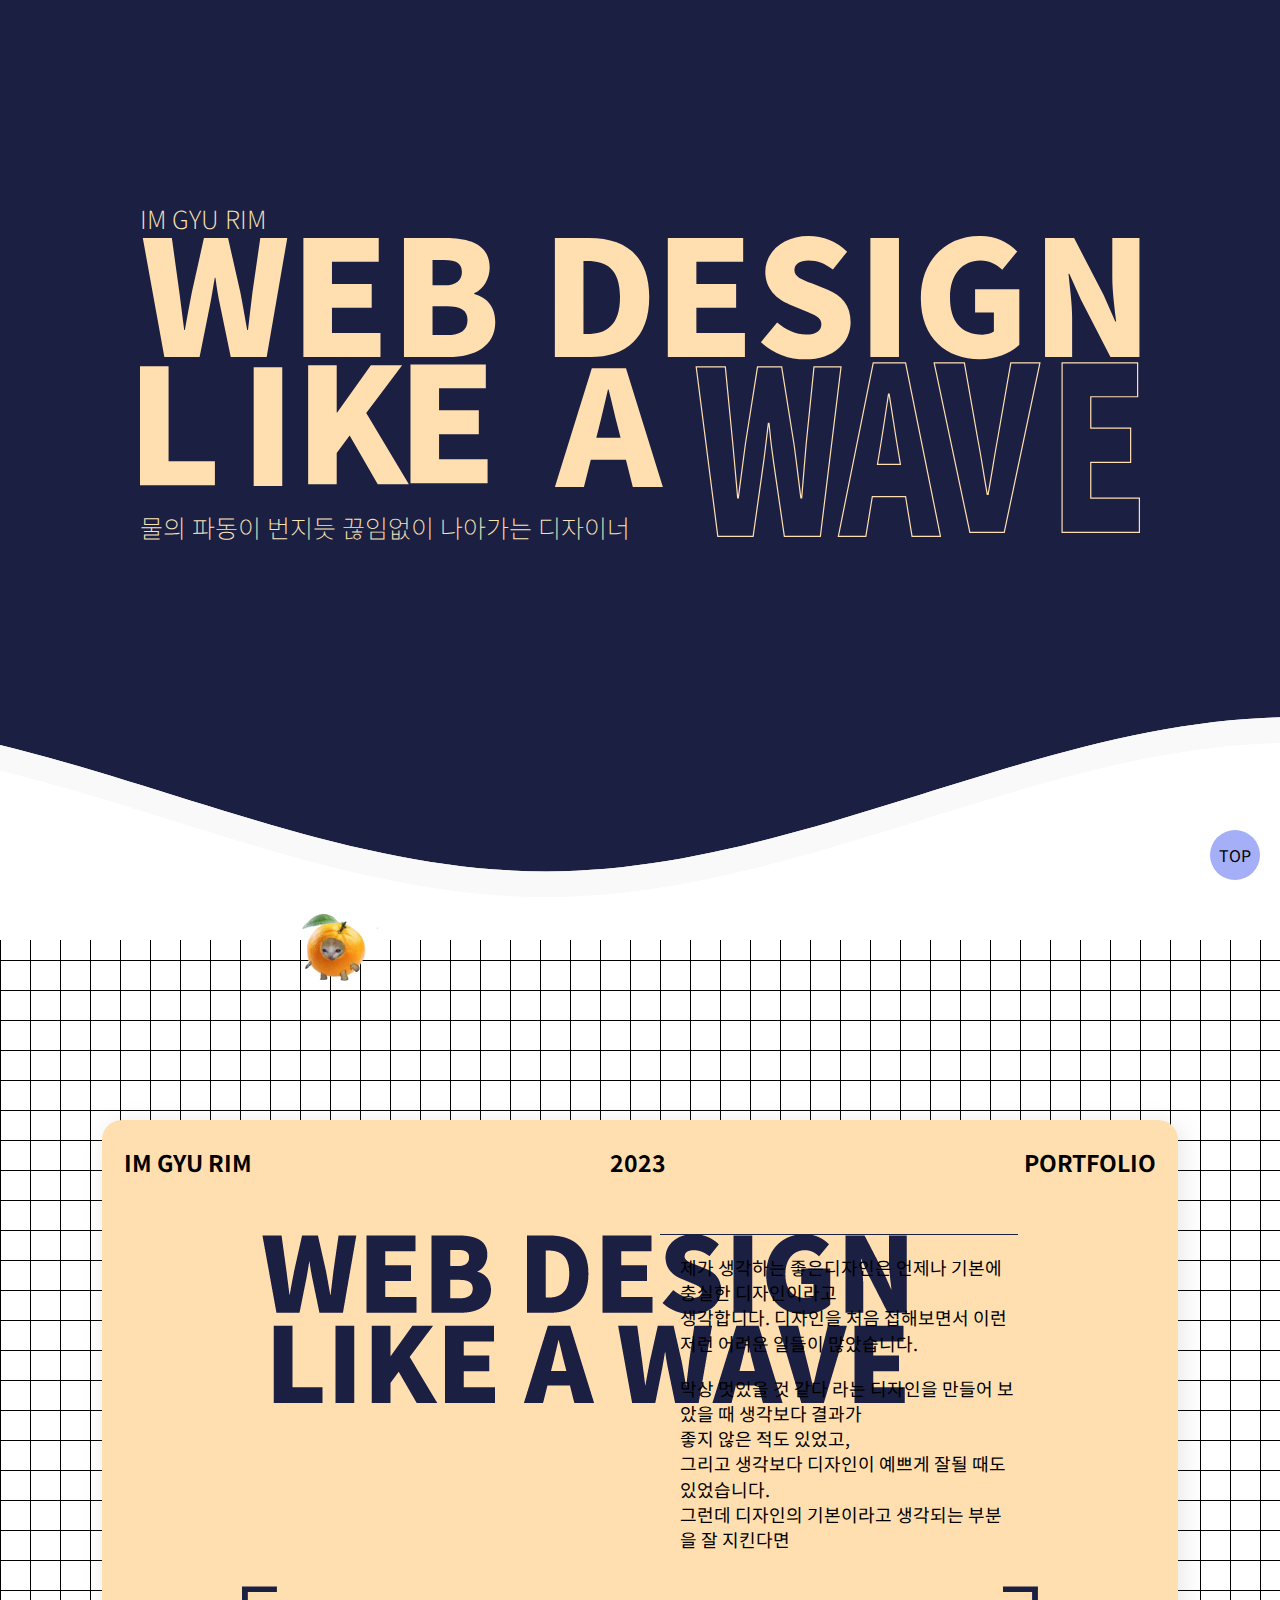
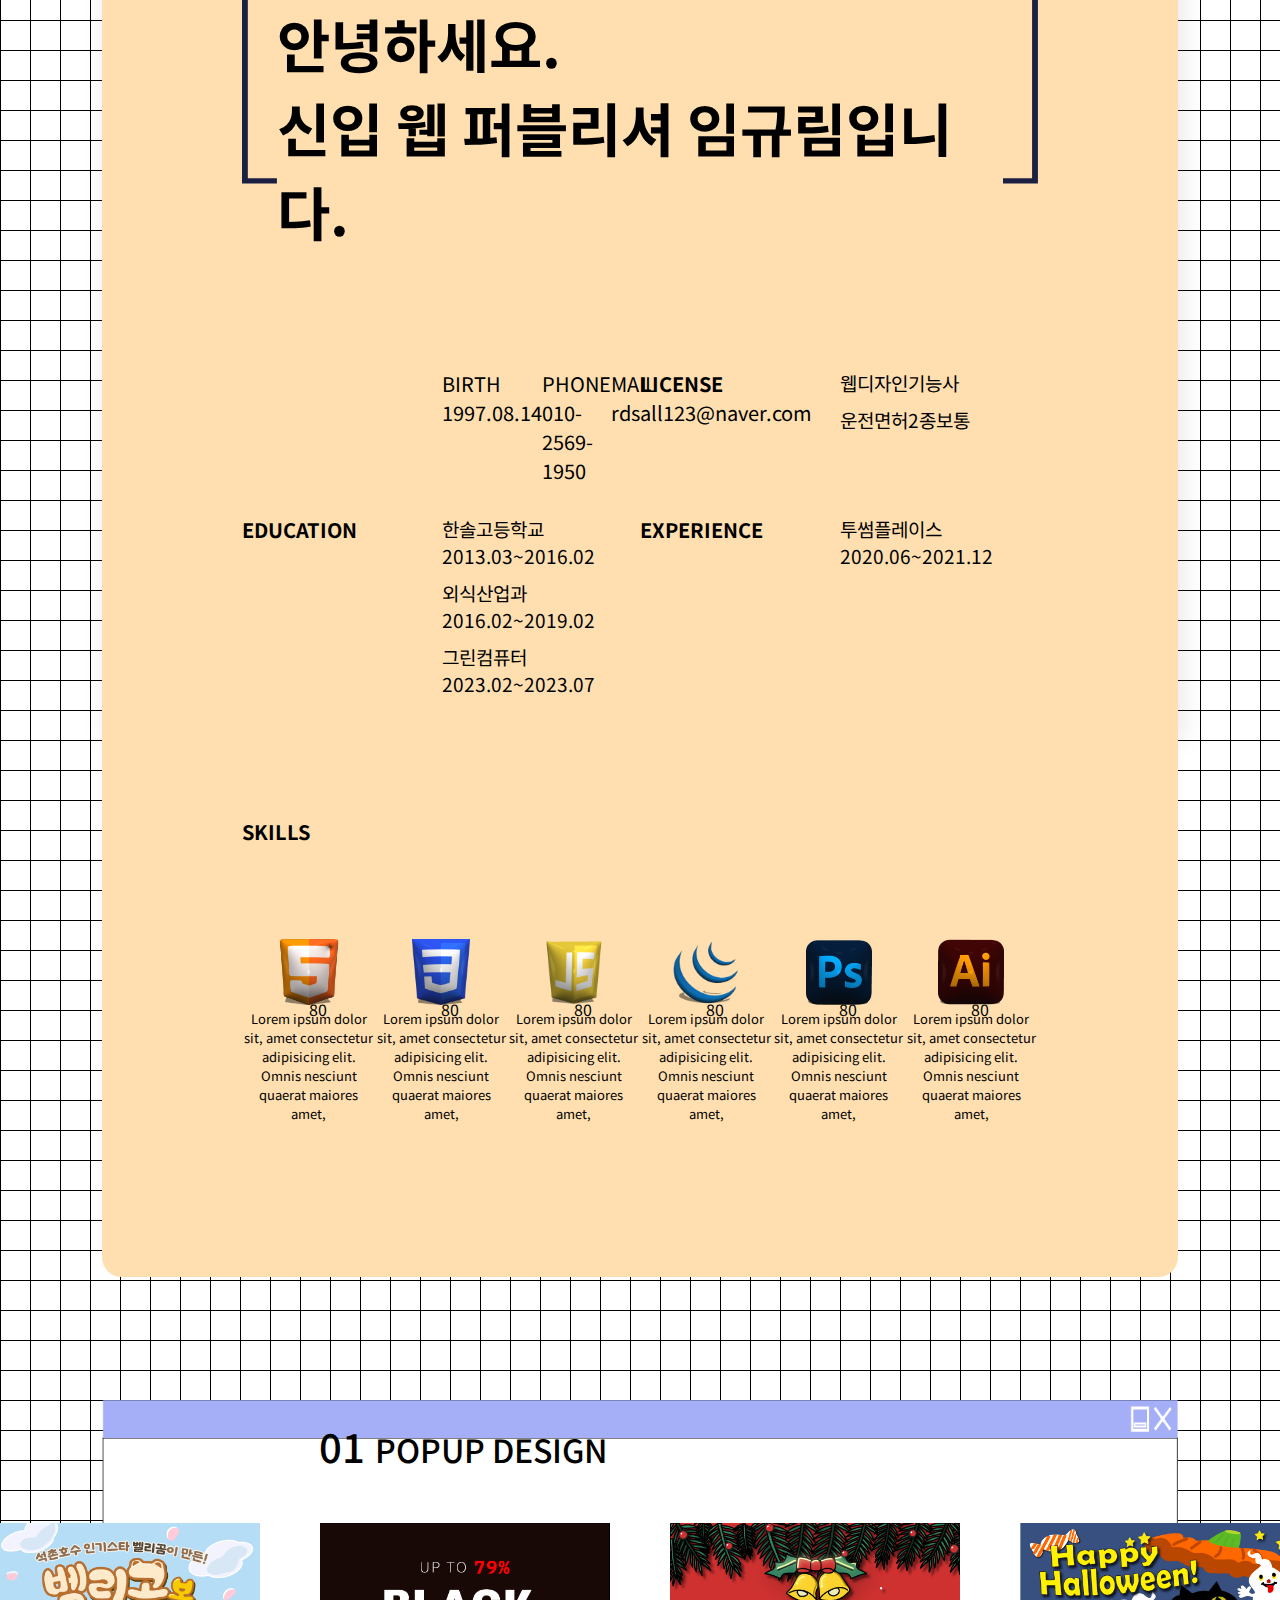
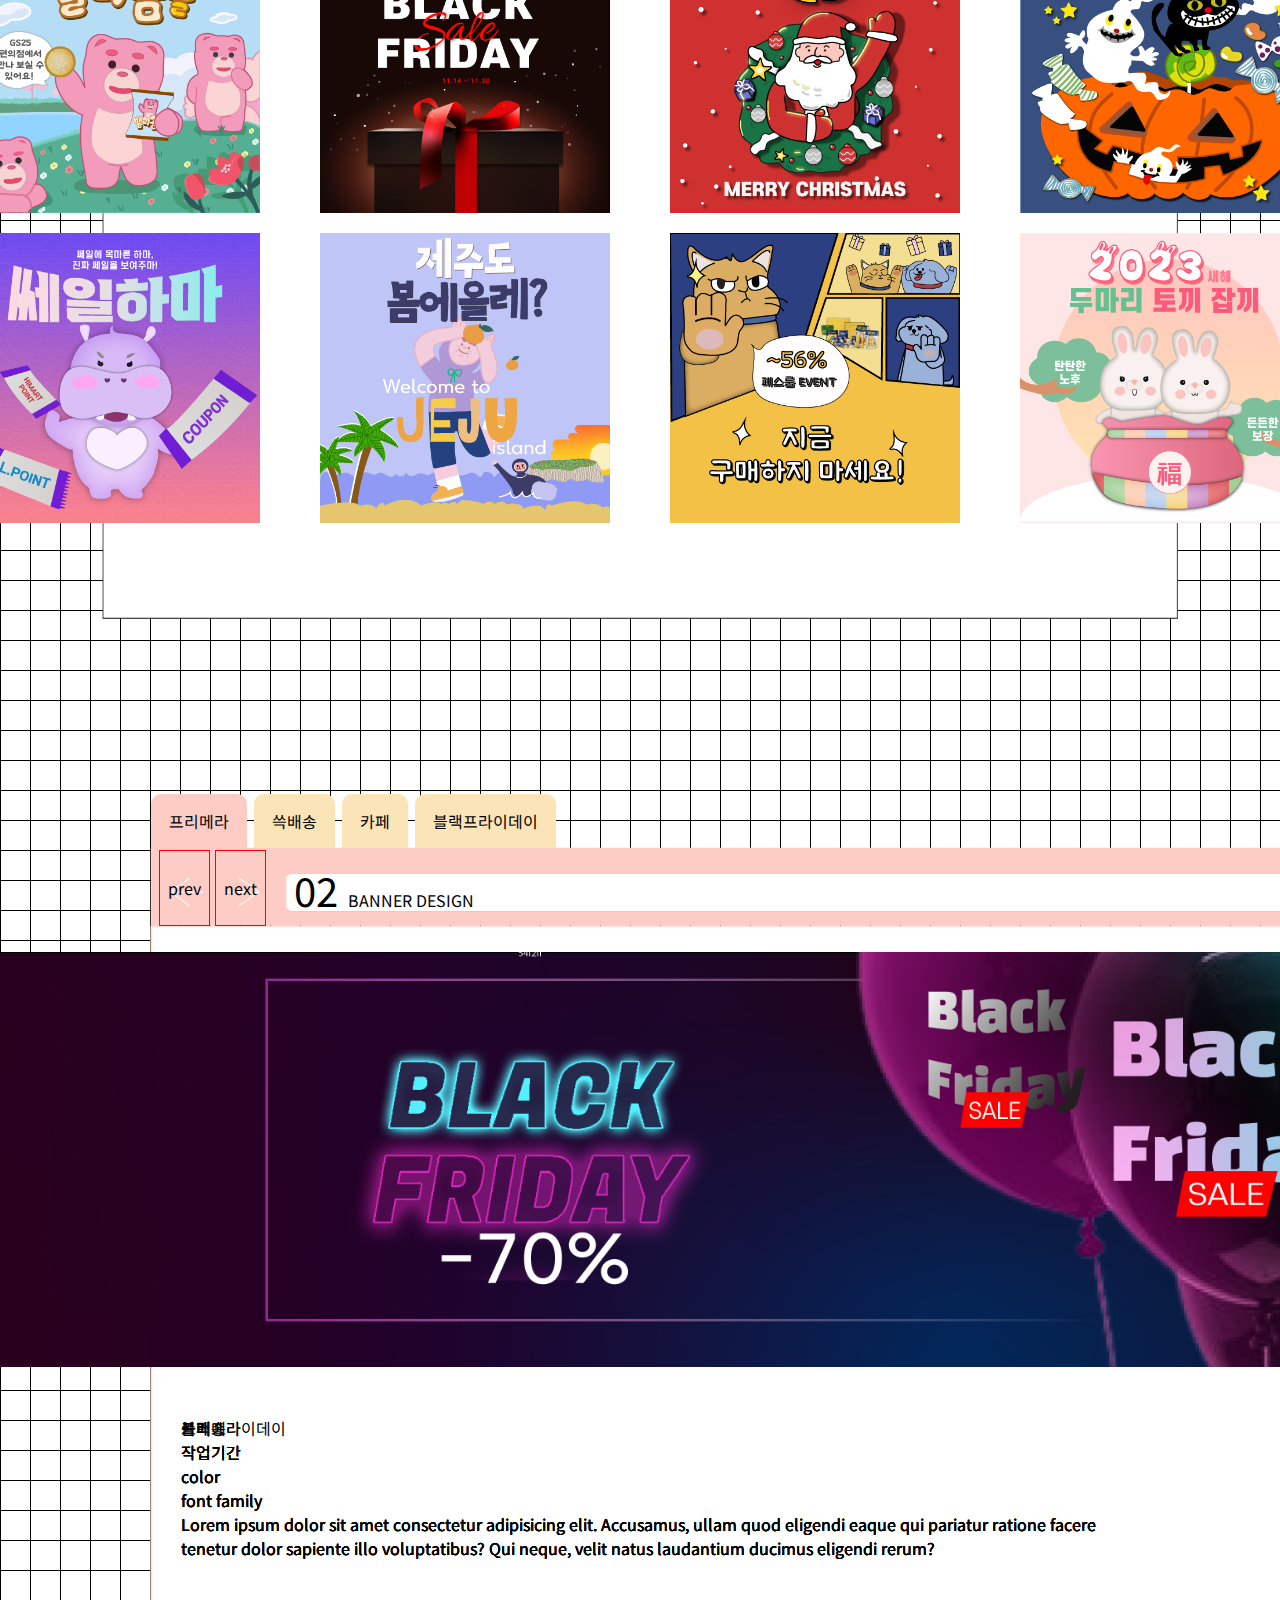
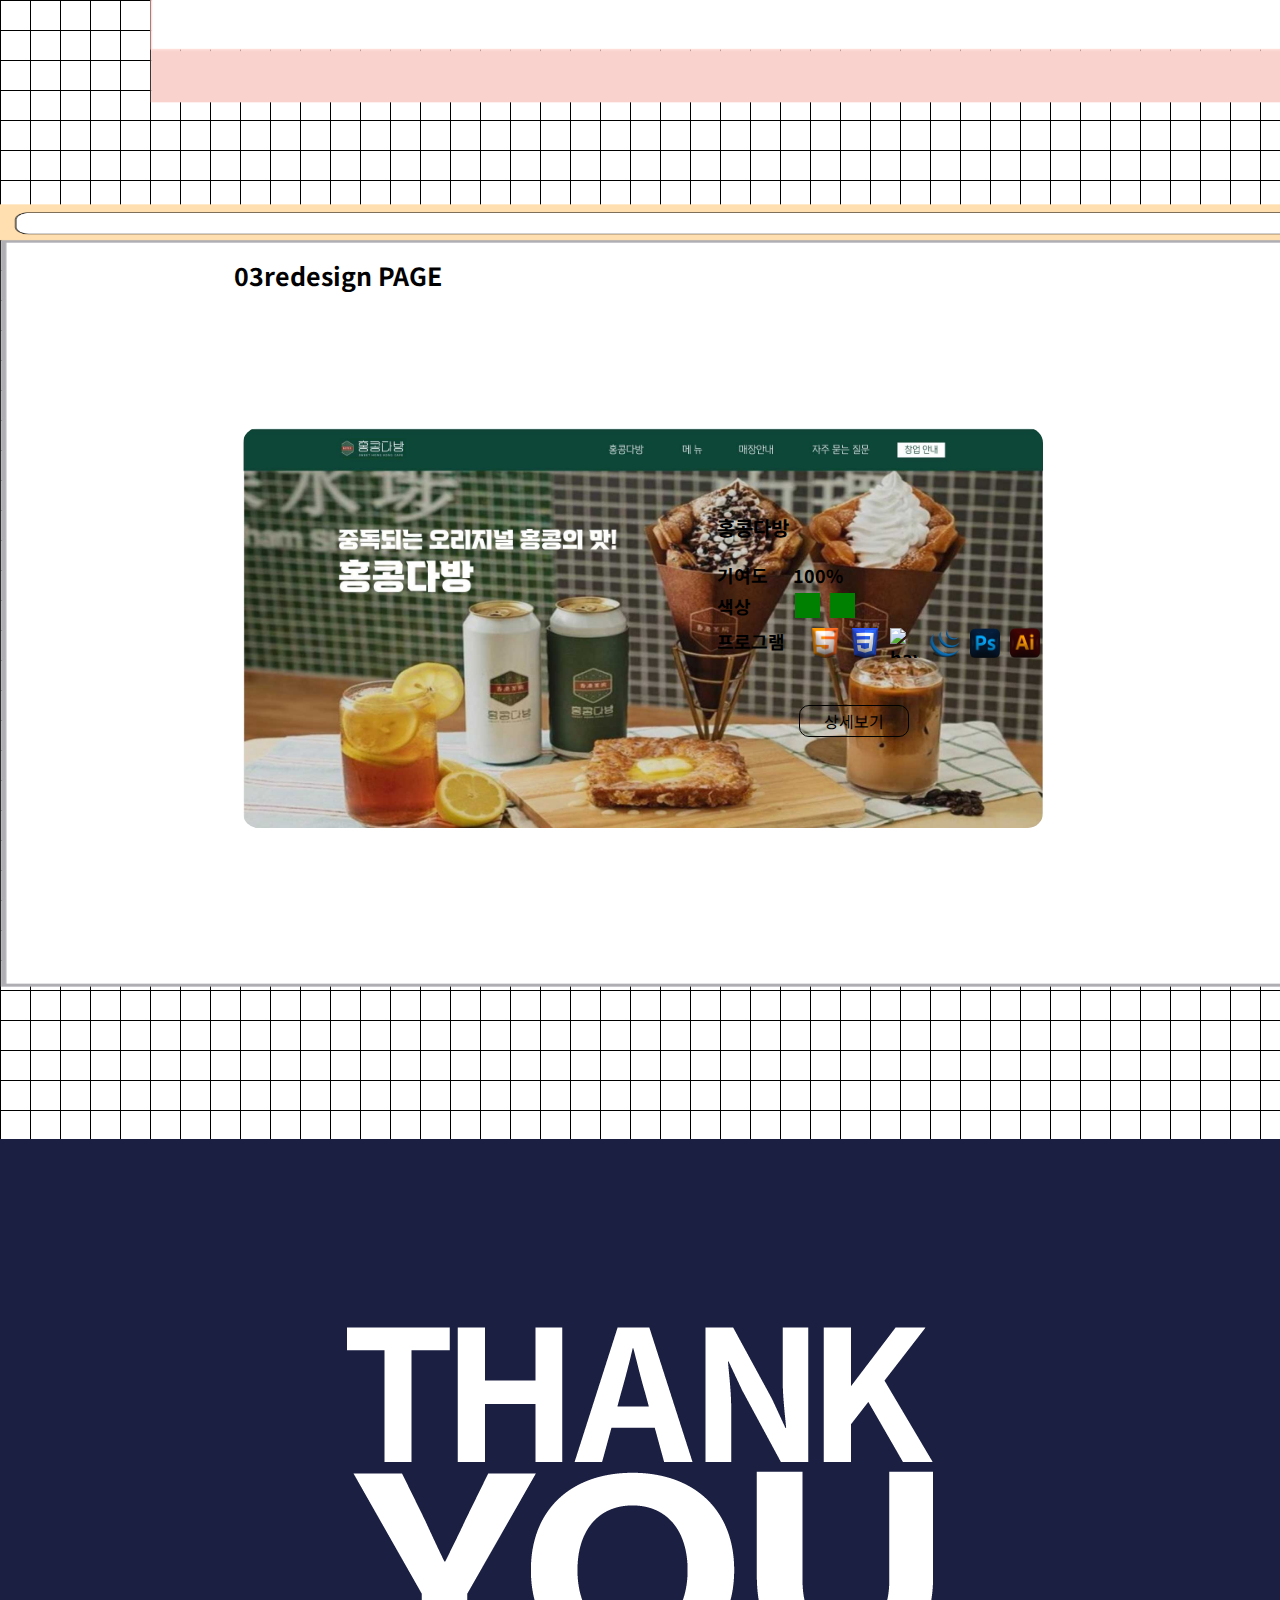
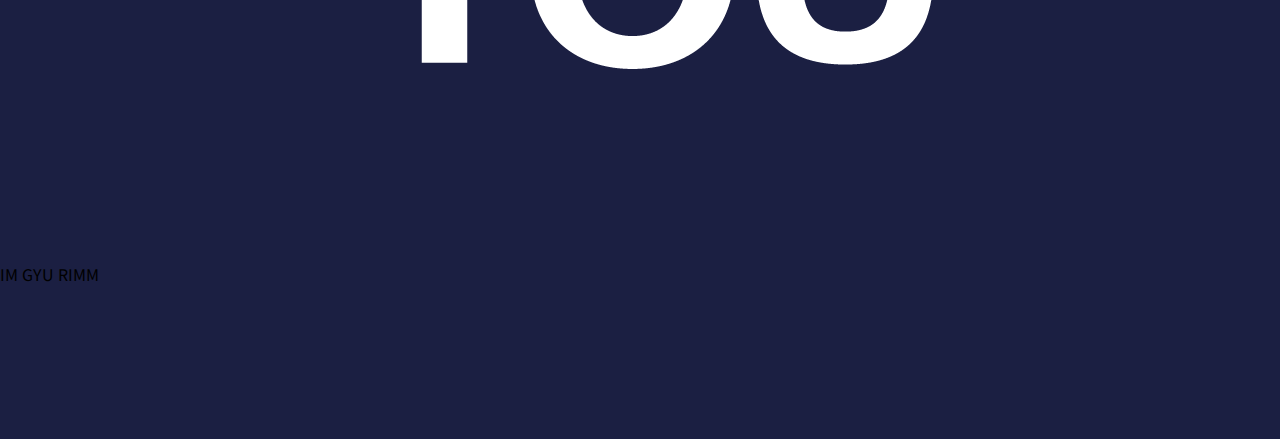
==== commit 7a2690bf: "t" ====
--- a/index.html
+++ b/index.html
@@ -1,53 +1,110 @@
 <!DOCTYPE html>
 <html lang="en">
+
 <head>
-  <meta charset="UTF-8">
-  <meta http-equiv="X-UA-Compatible" content="IE=edge">
-  <meta name="viewport" content="width=device-width, initial-scale=1.0">
-  <title>vitagyull</title>
+    <meta charset="UTF-8">
+    <meta http-equiv="X-UA-Compatible" content="IE=edge">
+    <meta name="viewport" content="width=device-width, initial-scale=1.0">
+    <title>vitagyull</title>
     <link rel="preconnect" href="https://fonts.googleapis.com">
-<link rel="preconnect" href="https://fonts.gstatic.com" crossorigin>
-<link href="https://fonts.googleapis.com/css2?family=Noto+Sans+KR:wght@100;300;400;500;700;900&display=swap" rel="stylesheet">
+    <link rel="preconnect" href="https://fonts.gstatic.com" crossorigin>
+    <link href="https://fonts.googleapis.com/css2?family=Noto+Sans+KR:wght@100;300;400;500;700;900&display=swap"
+        rel="stylesheet">
     <link rel="stylesheet" href="./css/index.css">
     <script src="https://code.jquery.com/jquery-3.7.0.min.js"></script>
     <script src="./js/index.js"></script>
-    <link
-    rel="stylesheet"
-    href="https://cdn.jsdelivr.net/npm/swiper@9/swiper-bundle.min.css"
-  />
-  
-  <script src="https://cdn.jsdelivr.net/npm/swiper@9/swiper-bundle.min.js"></script>
-  </style>
+    <link rel="stylesheet" href="https://cdn.jsdelivr.net/npm/swiper@9/swiper-bundle.min.css" />
+
+    <script src="https://cdn.jsdelivr.net/npm/swiper@9/swiper-bundle.min.js"></script>
+    </style>
 </head>
+
 <body>
-      <!-- 마우스커서 -->
-      <div id="cursor" style="top: 901px; left: 290px;"></div>
-      <script src="./js/mouse.js"></script>
-      <!-- 마우스커서 -->
+    <div class="fixedDecoWave">
+        <svg class="waves" xmlns="http://www.w3.org/2000/svg" xmlns:xlink="http://www.w3.org/1999/xlink"
+            viewBox="0 24 150 28" preserveAspectRatio="none" shape-rendering="auto">
+            <defs>
+                <path id="gentle-wave" d="M-160 44c30 0 58-18 88-18s 58 18 88 18 58-18 88-18 58 18 88 18 v44h-352z" />
+            </defs>
+            <g class="parallax">
+                <use xlink:href="#gentle-wave" x="48" y="0" fill="rgba(255,255,255,0.7" />
+                <use xlink:href="#gentle-wave" x="48" y="3" fill="rgba(255,255,255,0.5)" />
+                <use xlink:href="#gentle-wave" x="48" y="5" fill="rgba(255,255,255,0.3)" />
+                <use xlink:href="#gentle-wave" x="48" y="7" fill="#fff" />
+                <use xlink:href="#gentle-wave" x="48" y="0" fill="rgba(255,255,255,0.6" />
+                <use xlink:href="#gentle-wave" x="48" y="3" fill="rgba(255,255,255,0.4)" />
+                <use xlink:href="#gentle-wave" x="48" y="5" fill="rgba(255,255,255,0.2)" />
+                <use xlink:href="#gentle-wave" x="48" y="0" fill="rgba(255,255,255,0.8" />
+                <use xlink:href="#gentle-wave" x="48" y="3" fill="rgba(255,255,255,0.9)" />
+            </g>
+        </svg>
+    </div>
+    <!-- 마우스커서 -->
+    <div id="cursor" style="top: 901px; left: 290px;"></div>
+    <script src="./js/mouse.js"></script>
+    <!-- 마우스커서 -->
     <div class="wrap">
         <div class="btnTop">TOP</div>
         <div class="header">
             <div class="inner-header">
                 <div class="title">
                     <p>im gyu rim</p>
-                    <svg xmlns="http://www.w3.org/2000/svg" viewBox="0 0 827.74 249.1"><defs><style>.cls-1{fill:#ffdeaf;}.cls-2{fill:none;stroke:#ffdeaf;stroke-miterlimit:10;}</style></defs><g id="Layer_2" data-name="Layer 2"><g id="Layer_1-2" data-name="Layer 1"><text/><path class="cls-1" d="M2.32,1.72H26.37l6.21,44.92c1.32,10.31,2.64,20.61,4,31.18h.53c1.85-10.57,3.83-21,5.82-31.18l10-44.92H72.88L83.05,46.64c2,10,3.7,20.61,5.68,31.18h.66c1.19-10.57,2.51-21,3.7-31.18L99.57,1.72H121.9l-17.05,98.43H75.12L66.27,57.34c-1.58-7.53-2.91-15.46-3.83-22.86h-.53c-1.32,7.4-2.51,15.33-4,22.86l-8.59,42.81H20.16Z"/><path class="cls-1" d="M135.25,1.72h62.36V21.4H158.9V39.64h32.9V59.46H158.9V80.33h40.16v19.82H135.25Z"/><path class="cls-1" d="M218.49,1.72h34.35c20.35,0,36.6,5.55,36.6,24.44,0,8.72-4.89,18.23-12.81,21.27V48c9.9,2.64,17.44,10,17.44,23.12,0,20.09-17.05,29.07-38.45,29.07H218.49Zm33.43,39.11c10,0,14.53-4.36,14.53-11.1,0-7-4.62-9.91-14.53-9.91h-9.78v21Zm2,41.22c11.36,0,17.18-4.1,17.18-12.55,0-8.06-5.69-11.36-17.18-11.36H242.14V82.05Z"/><path class="cls-1" d="M343.43,1.72h28.28c30,0,49.81,14.53,49.81,48.75S401.7,100.15,373,100.15h-29.6Zm26.82,79.41c15.86,0,27.09-7.27,27.09-30.66s-11.23-29.86-27.09-29.86h-3.17V81.13Z"/><path class="cls-1" d="M436.9,1.72h62.37V21.4H460.55V39.64h32.9V59.46h-32.9V80.33h40.17v19.82H436.9Z"/><path class="cls-1" d="M513.93,87.86l13.48-16.25c6.87,6,16,10,23.78,10,8.72,0,12.82-3.3,12.82-8.58,0-5.69-5.42-7.54-13.87-11.1l-12.55-5.29c-10.31-4.09-20-12.68-20-26.95C517.63,13.21,532.43,0,553.31,0a45.74,45.74,0,0,1,32,13l-11.76,14.8c-6.47-4.89-12.55-7.53-20.21-7.53-7.27,0-11.63,2.9-11.63,8.06,0,5.54,6.08,7.66,14.8,11.09l12.29,4.89c12.15,4.89,19.42,13.08,19.42,27,0,16.38-13.74,30.78-37.52,30.78A55,55,0,0,1,513.93,87.86Z"/><path class="cls-1" d="M604.58,1.72h23.65v98.43H604.58Z"/><path class="cls-1" d="M646.33,51.53C646.33,18.76,668.4,0,694.69,0a43.38,43.38,0,0,1,31.44,12.82L713.71,27.88c-4.88-4.36-10-7.66-18.23-7.66-14.53,0-25,11.36-25,30.52,0,19.55,8.72,30.91,27.08,30.91,3.44,0,7.14-.92,9.25-2.51V63.29H691.25V44h36.6V90c-6.87,6.6-19,12-32.77,12C667.87,102,646.33,84.82,646.33,51.53Z"/><path class="cls-1" d="M749.15,1.72H773.2l24.44,47.17,9.65,21.8H808c-1.19-10.44-3.17-24.58-3.17-36.34V1.72h22.46v98.43h-24L778.88,52.72l-9.65-21.54h-.66c1.06,11,3,24.44,3,36.34v32.63H749.15Z"/><path class="cls-1" d="M0,107.83H23.65v78.61H62v19.82H0Z"/><path class="cls-1" d="M94.1,108.6h23.65V207H94.1Z"/><path class="cls-1" d="M139.18,107.05h23.65v39h.4l27.88-39H217l-29.73,39.51,35.28,58.93H196.79l-23.26-40.3-10.7,14.53v25.77H139.18Z"/><path class="cls-1" d="M223.9,106.28h62.36V126H247.55V144.2h32.9V164h-32.9v20.87h40.17v19.82H223.9Z"/><path class="cls-1" d="M374,109.37h28.28l30.52,98.44H407.91l-5.68-22.6H373.16l-5.68,22.6H343.43Zm3.7,57.61h20.08l-2.11-8.32c-2.64-9.78-5.15-21.54-7.79-31.58h-.53c-2.38,10.3-5,21.8-7.53,31.58Z"/><path class="cls-2" d="M460.4,108.36h24.11l6.22,64c1.32,14.68,2.65,29.36,4,44.42h.53c1.86-15.06,3.84-29.93,5.83-44.42l10.06-64h20l10.2,64c2,14.3,3.7,29.36,5.69,44.42h.66c1.19-15.06,2.52-29.93,3.71-44.42l6.49-64h22.38L563.17,248.6h-29.8l-8.87-61c-1.59-10.73-2.91-22-3.84-32.56h-.53c-1.33,10.54-2.52,21.83-4,32.56l-8.61,61H478.28Z"/><path class="cls-2" d="M606.94,105.06H633.7L662.58,248.6H639.07l-5.37-32.95H606.19l-5.38,32.95H578.06Zm3.5,84h19l-2-12.13c-2.5-14.26-4.87-31.41-7.37-46.06h-.5c-2.25,15-4.75,31.8-7.13,46.06Z"/><path class="cls-2" d="M657.37,105.06h25l11.26,64c2.91,15.06,4.9,29.36,7.68,44.8H702c2.92-15.44,4.9-29.74,7.68-44.8l11.13-64h24.1L715.38,245.29H686.91Z"/><path class="cls-2" d="M763.28,105.06h62.5v28H787v26h33v28.24H787v29.74h40.26v28.23h-64Z"/></g></g></svg>
+                    <svg xmlns="http://www.w3.org/2000/svg" viewBox="0 0 827.74 249.1">
+                        <defs>
+                            <style>
+                                .cls-1 {
+                                    fill: #ffdeaf;
+                                }
+
+                                .cls-2 {
+                                    fill: none;
+                                    stroke: #ffdeaf;
+                                    stroke-miterlimit: 10;
+                                }
+                            </style>
+                        </defs>
+                        <g id="Layer_2" data-name="Layer 2">
+                            <g id="Layer_1-2" data-name="Layer 1"><text />
+                                <path class="cls-1"
+                                    d="M2.32,1.72H26.37l6.21,44.92c1.32,10.31,2.64,20.61,4,31.18h.53c1.85-10.57,3.83-21,5.82-31.18l10-44.92H72.88L83.05,46.64c2,10,3.7,20.61,5.68,31.18h.66c1.19-10.57,2.51-21,3.7-31.18L99.57,1.72H121.9l-17.05,98.43H75.12L66.27,57.34c-1.58-7.53-2.91-15.46-3.83-22.86h-.53c-1.32,7.4-2.51,15.33-4,22.86l-8.59,42.81H20.16Z" />
+                                <path class="cls-1"
+                                    d="M135.25,1.72h62.36V21.4H158.9V39.64h32.9V59.46H158.9V80.33h40.16v19.82H135.25Z" />
+                                <path class="cls-1"
+                                    d="M218.49,1.72h34.35c20.35,0,36.6,5.55,36.6,24.44,0,8.72-4.89,18.23-12.81,21.27V48c9.9,2.64,17.44,10,17.44,23.12,0,20.09-17.05,29.07-38.45,29.07H218.49Zm33.43,39.11c10,0,14.53-4.36,14.53-11.1,0-7-4.62-9.91-14.53-9.91h-9.78v21Zm2,41.22c11.36,0,17.18-4.1,17.18-12.55,0-8.06-5.69-11.36-17.18-11.36H242.14V82.05Z" />
+                                <path class="cls-1"
+                                    d="M343.43,1.72h28.28c30,0,49.81,14.53,49.81,48.75S401.7,100.15,373,100.15h-29.6Zm26.82,79.41c15.86,0,27.09-7.27,27.09-30.66s-11.23-29.86-27.09-29.86h-3.17V81.13Z" />
+                                <path class="cls-1"
+                                    d="M436.9,1.72h62.37V21.4H460.55V39.64h32.9V59.46h-32.9V80.33h40.17v19.82H436.9Z" />
+                                <path class="cls-1"
+                                    d="M513.93,87.86l13.48-16.25c6.87,6,16,10,23.78,10,8.72,0,12.82-3.3,12.82-8.58,0-5.69-5.42-7.54-13.87-11.1l-12.55-5.29c-10.31-4.09-20-12.68-20-26.95C517.63,13.21,532.43,0,553.31,0a45.74,45.74,0,0,1,32,13l-11.76,14.8c-6.47-4.89-12.55-7.53-20.21-7.53-7.27,0-11.63,2.9-11.63,8.06,0,5.54,6.08,7.66,14.8,11.09l12.29,4.89c12.15,4.89,19.42,13.08,19.42,27,0,16.38-13.74,30.78-37.52,30.78A55,55,0,0,1,513.93,87.86Z" />
+                                <path class="cls-1" d="M604.58,1.72h23.65v98.43H604.58Z" />
+                                <path class="cls-1"
+                                    d="M646.33,51.53C646.33,18.76,668.4,0,694.69,0a43.38,43.38,0,0,1,31.44,12.82L713.71,27.88c-4.88-4.36-10-7.66-18.23-7.66-14.53,0-25,11.36-25,30.52,0,19.55,8.72,30.91,27.08,30.91,3.44,0,7.14-.92,9.25-2.51V63.29H691.25V44h36.6V90c-6.87,6.6-19,12-32.77,12C667.87,102,646.33,84.82,646.33,51.53Z" />
+                                <path class="cls-1"
+                                    d="M749.15,1.72H773.2l24.44,47.17,9.65,21.8H808c-1.19-10.44-3.17-24.58-3.17-36.34V1.72h22.46v98.43h-24L778.88,52.72l-9.65-21.54h-.66c1.06,11,3,24.44,3,36.34v32.63H749.15Z" />
+                                <path class="cls-1" d="M0,107.83H23.65v78.61H62v19.82H0Z" />
+                                <path class="cls-1" d="M94.1,108.6h23.65V207H94.1Z" />
+                                <path class="cls-1"
+                                    d="M139.18,107.05h23.65v39h.4l27.88-39H217l-29.73,39.51,35.28,58.93H196.79l-23.26-40.3-10.7,14.53v25.77H139.18Z" />
+                                <path class="cls-1"
+                                    d="M223.9,106.28h62.36V126H247.55V144.2h32.9V164h-32.9v20.87h40.17v19.82H223.9Z" />
+                                <path class="cls-1"
+                                    d="M374,109.37h28.28l30.52,98.44H407.91l-5.68-22.6H373.16l-5.68,22.6H343.43Zm3.7,57.61h20.08l-2.11-8.32c-2.64-9.78-5.15-21.54-7.79-31.58h-.53c-2.38,10.3-5,21.8-7.53,31.58Z" />
+                                <path class="cls-2"
+                                    d="M460.4,108.36h24.11l6.22,64c1.32,14.68,2.65,29.36,4,44.42h.53c1.86-15.06,3.84-29.93,5.83-44.42l10.06-64h20l10.2,64c2,14.3,3.7,29.36,5.69,44.42h.66c1.19-15.06,2.52-29.93,3.71-44.42l6.49-64h22.38L563.17,248.6h-29.8l-8.87-61c-1.59-10.73-2.91-22-3.84-32.56h-.53c-1.33,10.54-2.52,21.83-4,32.56l-8.61,61H478.28Z" />
+                                <path class="cls-2"
+                                    d="M606.94,105.06H633.7L662.58,248.6H639.07l-5.37-32.95H606.19l-5.38,32.95H578.06Zm3.5,84h19l-2-12.13c-2.5-14.26-4.87-31.41-7.37-46.06h-.5c-2.25,15-4.75,31.8-7.13,46.06Z" />
+                                <path class="cls-2"
+                                    d="M657.37,105.06h25l11.26,64c2.91,15.06,4.9,29.36,7.68,44.8H702c2.92-15.44,4.9-29.74,7.68-44.8l11.13-64h24.1L715.38,245.29H686.91Z" />
+                                <path class="cls-2"
+                                    d="M763.28,105.06h62.5v28H787v26h33v28.24H787v29.74h40.26v28.23h-64Z" />
+                            </g>
+                        </g>
+                    </svg>
                     <p class="wave">물의 파동이 번지듯 끊임없이 나아가는 디자이너</p>
                 </div>
             </div>
-            <div>
-                <svg class="waves" xmlns="http://www.w3.org/2000/svg" xmlns:xlink="http://www.w3.org/1999/xlink"
-                viewBox="0 24 150 28" preserveAspectRatio="none" shape-rendering="auto">
-                <defs>
-                <path id="gentle-wave" d="M-160 44c30 0 58-18 88-18s 58 18 88 18 58-18 88-18 58 18 88 18 v44h-352z" />
-                </defs>
-                <g class="parallax">
-                <use xlink:href="#gentle-wave" x="48" y="0" fill="rgba(255,255,255,0.7" />
-                <use xlink:href="#gentle-wave" x="48" y="3" fill="rgba(255,255,255,0.5)" />
-                <use xlink:href="#gentle-wave" x="48" y="5" fill="rgba(255,255,255,0.3)" />
-                <use xlink:href="#gentle-wave" x="48" y="7" fill="#fff" />
-                </g>
-                </svg>
-            </div>
+
         </div>
         <div class="main grid">
             <div class="aboutT">
@@ -65,20 +122,36 @@
                     <div class="about_topR">
                         <p>제가 생각하는 좋은디자인은 언제나 기본에 충실한 디자인이라고<br>
                             생각합니다. 디자인을 처음 접해보면서 이런 저런 어려운 일들이 많았습니다.</p>
-                        
+
                         <p>
                             막상 멋있을 것 같다 라는 디자인을 만들어 보았을 때 생각보다 결과가<br>
                             좋지 않은 적도 있었고,<br>
                             그리고 생각보다 디자인이 예쁘게 잘될 때도 있었습니다. <br>
-                            그런데 디자인의 기본이라고 생각되는 부분을 잘 지킨다면 
+                            그런데 디자인의 기본이라고 생각되는 부분을 잘 지킨다면
                         </p>
                     </div>
                 </section>
                 <section class="about_mid">
-                    <svg xmlns="http://www.w3.org/2000/svg" viewBox="0 0 36.04 203.15"><defs></defs><g id="Layer_2" data-name="Layer 2"><g id="Layer_1-2" data-name="Layer 1"><path class="cls-1" d="M0,0H36V5.58H6V197.79H36v5.36H0Z"/></g></g></svg>
+                    <svg xmlns="http://www.w3.org/2000/svg" viewBox="0 0 36.04 203.15">
+                        <defs></defs>
+                        <g id="Layer_2" data-name="Layer 2">
+                            <g id="Layer_1-2" data-name="Layer 1">
+                                <path class="cls-1" d="M0,0H36V5.58H6V197.79H36v5.36H0Z" />
+                            </g>
+                        </g>
+                    </svg>
                     <h2>안녕하세요.<br>
-                    신입 웹 퍼블리셔 임규림입니다.</h2>
-                    <svg xmlns="http://www.w3.org/2000/svg" viewBox="0 0 36.04 203.15"><defs><style></defs><g id="Layer_2" data-name="Layer 2"><g id="Layer_1-2" data-name="Layer 1"><path class="cls-1" d="M36,203.15H0v-5.36H30V5.58H0V0H36Z"/></g></g></svg>
+                        신입 웹 퍼블리셔 임규림입니다.</h2>
+                    <svg xmlns="http://www.w3.org/2000/svg" viewBox="0 0 36.04 203.15">
+                        <defs>
+                            <style></style>
+                        </defs>
+                        <g id="Layer_2" data-name="Layer 2">
+                            <g id="Layer_1-2" data-name="Layer 1">
+                                <path class="cls-1" d="M36,203.15H0v-5.36H30V5.58H0V0H36Z" />
+                            </g>
+                        </g>
+                    </svg>
                 </section>
                 <section class="about_bot">
                     <ul>
@@ -121,268 +194,233 @@
                     <h4>skills</h4>
                     <ul class="skill_List">
                         <li>
-                            <figure>
-                                <svg viewBox="0 0 120 120">
+                            <figure><svg viewBox="0 0 120 120">
                                     <circle class="c1" cx="60" cy="60" r="50" />
-                                </svg>
-                                <span class="per">80</span>
-                            </figure>
-                            <img src="./img/skill/html.png" alt="html이미지">
-                            <p>Lorem ipsum dolor sit, amet consectetur adipisicing elit. Omnis nesciunt quaerat maiores amet,</p>
-                        </li>
-                        <li>
-                            <figure>
-                                <svg viewBox="0 0 120 120">
+                                </svg><span class="per">80</span></figure><img src="./img/skill/html.png" alt="html이미지">
+                            <p>Lorem ipsum dolor sit,
+                                amet consectetur adipisicing elit. Omnis nesciunt quaerat maiores amet,
+                            </p>
+                        </li>
+                        <li>
+                            <figure><svg viewBox="0 0 120 120">
                                     <circle cx="60" cy="60" r="50" />
-                                </svg>
-                                <span class="per">80</span>
-                            </figure>
-                            <img src="./img/skill/css.png" alt="css이미지">
-                            <p>Lorem ipsum dolor sit, amet consectetur adipisicing elit. Omnis nesciunt quaerat maiores amet,</p>
-                        </li>
-                        <li>
-                            <figure>
-                                <svg viewBox="0 0 120 120">
+                                </svg><span class="per">80</span></figure><img src="./img/skill/css.png" alt="css이미지">
+                            <p>Lorem ipsum dolor sit,
+                                amet consectetur adipisicing elit. Omnis nesciunt quaerat maiores amet,
+                            </p>
+                        </li>
+                        <li>
+                            <figure><svg viewBox="0 0 120 120">
                                     <circle cx="60" cy="60" r="50" />
-                                </svg>
-                                <span class="per">80</span>
-                            </figure>
-                            <img src="./img/skill//js.png" alt="JS이미지">
-                            <p>Lorem ipsum dolor sit, amet consectetur adipisicing elit. Omnis nesciunt quaerat maiores amet,</p>
-                        </li>
-                        <li>
-                            <figure>
-                                <svg viewBox="0 0 120 120">
+                                </svg><span class="per">80</span></figure><img src="./img/skill//js.png" alt="JS이미지">
+                            <p>Lorem ipsum dolor sit,
+                                amet consectetur adipisicing elit. Omnis nesciunt quaerat maiores amet,
+                            </p>
+                        </li>
+                        <li>
+                            <figure><svg viewBox="0 0 120 120">
                                     <circle cx="60" cy="60" r="50" />
-                                </svg>
-                                <span class="per">80</span>
-                            </figure>
-                            <img src="./img/skill/jquery.png" alt="jaquery이미지">
-                            <p>Lorem ipsum dolor sit, amet consectetur adipisicing elit. Omnis nesciunt quaerat maiores amet,</p>
-                        </li>
-                        <li>
-                            <figure>
-                                <svg viewBox="0 0 120 120">
+                                </svg><span class="per">80</span></figure><img src="./img/skill/jquery.png"
+                                alt="jaquery이미지">
+                            <p>Lorem ipsum dolor sit,
+                                amet consectetur adipisicing elit. Omnis nesciunt quaerat maiores amet,
+                            </p>
+                        </li>
+                        <li>
+                            <figure><svg viewBox="0 0 120 120">
                                     <circle cx="60" cy="60" r="50" />
-                                </svg>
-                                <span class="per">80</span>
-                            </figure>
-                            <img src="./img/skill/photoshop.png" alt="photoshop이미지">
-                            <p>Lorem ipsum dolor sit, amet consectetur adipisicing elit. Omnis nesciunt quaerat maiores amet,</p>
-                        </li>
-                        <li>
-                            <figure>
-                                <svg viewBox="0 0 120 120">
+                                </svg><span class="per">80</span></figure><img src="./img/skill/photoshop.png"
+                                alt="photoshop이미지">
+                            <p>Lorem ipsum dolor sit,
+                                amet consectetur adipisicing elit. Omnis nesciunt quaerat maiores amet,
+                            </p>
+                        </li>
+                        <li>
+                            <figure><svg viewBox="0 0 120 120">
                                     <circle cx="60" cy="60" r="50" />
-                                </svg>
-                                <span class="per">80</span>
-                            </figure>
-                            <img src="./img/skill/illustrator.png" alt="illustrator이미지">
-                            <p>Lorem ipsum dolor sit, amet consectetur adipisicing elit. Omnis nesciunt quaerat maiores amet,</p>
+                                </svg><span class="per">80</span></figure><img src="./img/skill/illustrator.png"
+                                alt="illustrator이미지">
+                            <p>Lorem ipsum dolor sit,
+                                amet consectetur adipisicing elit. Omnis nesciunt quaerat maiores amet,
+                            </p>
                         </li>
                     </ul>
                     <div class="box"></div>
                 </section>
             </div>
             <div class="popup">
-                <div class="popupbox">
-                    <img src="./img/img/windowb.png" alt="보라색윈도우창">
-                </div>
+                <div class="popupbox"><img src="./img/img/windowb.png" alt="보라색윈도우창"></div>
                 <h1><span>01</span>popup design</h1>
                 <section class="popupImg">
-                    <ul>
+                    <ul class="popupList">
+                        <li class="on"><a href="#"><img src="./popup/popup_belly.png" alt="">
+                                <div class="info">
+                                    <p>벨리곰볼</p>
+                                </div>
+                            </a></li>
+                        <li><a href="#"><img src="./popup/popup_blackfriday.png" alt="">
+                                <div class="info">
+                                    <p>블랙프라이데이</p>
+                                </div>
+                            </a></li>
+                        <li><a href="#"><img src="./popup/popup_christmas.png" alt="">
+                                <div class="info">
+                                    <p>크리스마스</p>
+                                </div>
+                            </a></li>
+                        <li><a href="#"><img src="./popup/popup_halloween.png" alt="">
+                                <div class="info">
+                                    <p>할로윈데이</p>
+                                </div>
+                            </a></li>
+                        <li><a href="#"><img src="./popup/popup_hippo.png" alt="">
+                                <div class="info">
+                                    <p>쎄일하마</p>
+                                </div>
+                            </a></li>
+                        <li><a href="#"><img src="./popup/popup_jeju.png" alt="">
+                                <div class="info">
+                                    <p>봄에 제주올레?</p>
+                                </div>
+                            </a></li>
+                        <li><a href="#"><img src="./popup/popup_pathroom.png" alt="">
+                                <div class="info">
+                                    <p>페스룸</p>
+                                </div>
+                            </a></li>
+                        <li><a href="#"><img src="./popup/popup_happy new year.png" alt="">
+                                <div class="info">
+                                    <p>두마리토끼잡끼</p>
+                                </div>
+                            </a></li>
+                    </ul>
+                </section>
+                <sedtion class="popuppopup">
+                    <ul class="detailpopup">
                         <li class="on">
-                            <a href="#">
-                                <img src="./popup/popup_belly.png" alt="">
-                                <div class="info">
-                                    <p>벨리곰볼</p>
-                                </div>
-                        
-                            </a>
-                        </li>
-                        <li>
-                            <a href="#">
-                                <img src="./popup/popup_blackfriday.png" alt="">
-                                <div class="info">
-                                    <p>블랙프라이데이</p>
-                                </div>
-                            </a>
-                        </li>
-                        <li>
-                            <a href="#">
-                                <img src="./popup/popup_christmas.png" alt="">
-                                <div class="info">
-                                    <p>크리스마스</p>
-                                </div>
-                            </a>
-                        </li>
-                        <li>
-                            <a href="#">
-                                <img src="./popup/popup_halloween.png" alt="">
-                                <div class="info">
-                                    <p>할로윈데이</p>
-                                </div>
-                            </a>
-                        </li>
-                        <li>
-                            <a href="#">
-                                <img src="./popup/popup_hippo.png" alt="">
-                                <div class="info">
-                                    <p>쎄일하마</p>
-                                </div>
-                            </a>
-                        </li>
-                        <li>
-                            <a href="#">
-                                <img src="./popup/popup_jeju.png" alt="">
-                                <div class="info">
-                                    <p>봄에 제주올레?</p>
-                                </div>
-                            </a>
-                        </li>
-                        <li>
-                            <a href="#">
-                                <img src="./popup/popup_pathroom.png" alt="">
-                                <div class="info">
-                                    <p>페스룸</p>
-                                </div>
-                            </a>
-                        </li>
-                        <li>
-                            <a href="#">
-                                <img src="./popup/popup_happy new year.png" alt="">
-                                <div class="info">
-                                    <p>두마리토끼잡끼</p>
-                                </div>
-                            </a>
-                        </li>
-                    </ul>
-                </section>
-                <sedtion class="popuppopup">
-                    <!-- <button type='button' id="modal_btn"></button>
-                    <div class="black_bg"></div> -->
-                    <div class="modal_wrap">
+                            <img src="./popup/popup_belly.png" alt="popup_belly">
+                            <ul>
+                                <li>색상 <ul class="popuppopupcolor">
+                                        <li class="bellycolor1"></li>
+                                        <li class="bellycolor2"></li>
+                                    </ul>
+                                </li>
+                                <li>폰트 <span>KCC-간판체</span></li>
+                                <li>Lorem ipsum dolor sit amet consectetur adipisicing elit. Enim laborum
+                                    repudiandae iure architecto voluptatum tenetur facere sit,
+                                    sunt,
+                                    impedit totam quisquam dolore hic !</li>
+                            </ul>
+                        </li>
+                        <li><img src="./popup/popup_blackfriday.png" alt="popup_blackfriday">
+                            <ul>
+                                <li>색상 <ul class="popuppopupcolor">
+                                        <li class="blackfridaycolor1"></li>
+                                        <li class="blackfridaycolor1"></li>
+                                    </ul>
+                                </li>
+                                <li>폰트 <span>에스코어 드림</span></li>
+                                <li>Lorem ipsum dolor sit amet consectetur adipisicing elit. Enim laborum
+                                    repudiandae iure architecto voluptatum tenetur facere sit,
+                                    sunt,
+                                    impedit totam quisquam dolore hic !</li>
+                            </ul>
+                        </li>
+                        <li><img src="./popup/popup_christmas.png" alt="">
+                            <ul>
+                                <li>색상 <ul class="popuppopupcolor">
+                                        <li class="christmascolor1"></li>
+                                        <li class="christmascolor1"></li>
+                                    </ul>
+                                </li>
+                                <li>폰트 <span>에스코어 드림</span></li>
+                                <li>Lorem ipsum dolor sit amet consectetur adipisicing elit. Enim laborum
+                                    repudiandae iure architecto voluptatum tenetur facere sit,
+                                    sunt,
+                                    impedit totam quisquam dolore hic !</li>
+                            </ul>
+                        </li>
+                        <li><img src="./popup/popup_halloween.png" alt="">
+                            <ul>
+                                <li>색상 <ul class="popuppopupcolor">
+                                        <li class="halloweencolor1"></li>
+                                        <li class="halloweencolor2"></li>
+                                    </ul>
+                                </li>
+                                <li>폰트 </li>
+                                <li>Lorem ipsum dolor sit amet consectetur adipisicing elit. Enim laborum
+                                    repudiandae iure architecto voluptatum tenetur facere sit,
+                                    sunt,
+                                    impedit totam quisquam dolore hic !</li>
+                            </ul>
+                        </li>
+                        <li><img src="./popup/popup_happy new year.png" alt="">
+                            <ul>
+                                <li>색상 <ul class="popuppopupcolor">
+                                        <li class="HNYcolor1"></li>
+                                        <li class="HNYcolor2"></li>
+                                    </ul>
+                                </li>
+                                <li>폰트 <span>에스코어 드림</span></li>
+                                <li>Lorem ipsum dolor sit amet consectetur adipisicing elit. Enim laborum
+                                    repudiandae iure architecto voluptatum tenetur facere sit,
+                                    sunt,
+                                    impedit totam quisquam dolore hic !</li>
+                            </ul>
+                        </li>
+                        <li><img src="./popup/popup_hippo.png" alt="">
+                            <ul>
+                                <li>색상 <ul class="popuppopupcolor">
+                                        <li class="hippocolor1"></li>
+                                        <li class="hippocolor2"></li>
+                                    </ul>
+                                </li>
+                                <li>폰트 <span>비트로 코어TTF<br>에스코어 드림</span></li>
+                                <li>Lorem ipsum dolor sit amet consectetur adipisicing elit. Enim laborum
+                                    repudiandae iure architecto voluptatum tenetur facere sit,
+                                    sunt,
+                                    impedit totam quisquam dolore hic !</li>
+                            </ul>
+                        </li>
+                        <li><img src="./popup/popup_jeju.png" alt="">
+                            <ul>
+                                <li>색상 <ul class="popuppopupcolor">
+                                        <li class="jejucolor1"></li>
+                                        <li class="jejucolor2"></li>
+                                    </ul>
+                                </li>
+                                <li>폰트 <span>KCC-간판체</span></li>
+                                <li>Lorem ipsum dolor sit amet consectetur adipisicing elit. Enim laborum
+                                    repudiandae iure architecto voluptatum tenetur facere sit,
+                                    sunt,
+                                    impedit totam quisquam dolore hic !</li>
+                            </ul>
+                        </li>
+                        <li><img src="./popup/popup_pathroom.png" alt="">
+                            <ul>
+                                <li>색상 <ul class="popuppopupcolor">
+                                        <li class="pathroomcolor1"></li>
+                                        <li class="pathroomcolor2"></li>
+                                    </ul>
+                                </li>
+                                <li>폰트 <span>KCC-간판체</span></li>
+                                <li>Lorem ipsum dolor sit amet consectetur adipisicing elit. Enim laborum
+                                    repudiandae iure architecto voluptatum tenetur facere sit,
+                                    sunt,
+                                    impedit totam quisquam dolore hic !</li>
+                            </ul>
+                        </li>
+                    </ul>
                     <div class="btnPopupClose"><a href="#">close</a></div>
-                    <div class="popup_IMG">
-                        <ul>
-                            <li class="on">
-                                <img src="./popup/popup_belly.png" alt="popup_belly">
-                                <ul>
-                                    <li>색상
-                                        <ul class="popuppopupcolor">
-                                            <li class="bellycolor1"></li>
-                                            <li class="bellycolor2"></li>
-                                        </ul>
-                                    </li>
-                                    <li>폰트 <span>KCC-간판체</span></li>
-                                    <li>Lorem ipsum dolor sit amet consectetur adipisicing elit. Enim laborum repudiandae iure architecto voluptatum tenetur facere sit, sunt, impedit totam quisquam dolore hic!</li>
-                                </ul>
-                            </li>
-                            <li>
-                                <img src="./popup/popup_blackfriday.png" alt="popup_blackfriday">
-                                <ul>
-                                    <li>색상
-                                        <ul class="popuppopupcolor">
-                                            <li class="blackfridaycolor1"></li>
-                                            <li class="blackfridaycolor1"></li>
-                                        </ul>
-                                    </li>
-                                    <li>폰트 <span>에스코어 드림</span></li>
-                                    <li>Lorem ipsum dolor sit amet consectetur adipisicing elit. Enim laborum repudiandae iure architecto voluptatum tenetur facere sit, sunt, impedit totam quisquam dolore hic!</li>
-                                </ul>
-                            </li>
-                            <li>
-                                <img src="./popup/popup_christmas.png" alt="">
-                                <ul>
-                                    <li>색상
-                                        <ul class="popuppopupcolor">
-                                            <li class="christmascolor1"></li>
-                                            <li class="christmascolor1"></li>
-                                        </ul>
-                                    </li>
-                                    <li>폰트 <span>에스코어 드림</span></li>
-                                    <li>Lorem ipsum dolor sit amet consectetur adipisicing elit. Enim laborum repudiandae iure architecto voluptatum tenetur facere sit, sunt, impedit totam quisquam dolore hic!</li>
-                                </ul>
-                            </li>
-                            <li>
-                                <img src="./popup/popup_halloween.png" alt="">
-                                <ul>
-                                    <li>색상
-                                        <ul class="popuppopupcolor">
-                                            <li class="halloweencolor1"></li>
-                                            <li class="halloweencolor2"></li>
-                                        </ul>
-                                    </li>
-                                    <li>폰트 </li>
-                                    <li>Lorem ipsum dolor sit amet consectetur adipisicing elit. Enim laborum repudiandae iure architecto voluptatum tenetur facere sit, sunt, impedit totam quisquam dolore hic!</li>
-                                </ul>
-                            </li>
-                            <li>
-                                <img src="./popup/popup_happy new year.png" alt="">
-                                <ul>
-                                    <li>색상
-                                        <ul class="popuppopupcolor">
-                                            <li class="HNYcolor1"></li>
-                                            <li class="HNYcolor2"></li>
-                                        </ul>
-                                    </li>
-                                    <li>폰트 <span>에스코어 드림</span></li>
-                                    <li>Lorem ipsum dolor sit amet consectetur adipisicing elit. Enim laborum repudiandae iure architecto voluptatum tenetur facere sit, sunt, impedit totam quisquam dolore hic!</li>
-                                </ul>
-                            </li>
-                            <li>
-                                <img src="./popup/popup_hippo.png" alt="">
-                                <ul>
-                                    <li>색상
-                                        <ul class="popuppopupcolor">
-                                            <li class="hippocolor1"></li>
-                                            <li class="hippocolor2"></li>
-                                        </ul>
-                                    </li>
-                                    <li>폰트 <span>비트로 코어TTF<br>에스코어 드림</span></li>
-                                    <li>Lorem ipsum dolor sit amet consectetur adipisicing elit. Enim laborum repudiandae iure architecto voluptatum tenetur facere sit, sunt, impedit totam quisquam dolore hic!</li>
-                                </ul>
-                            </li>
-                            <li>
-                                <img src="./popup/popup_jeju.png" alt="">
-                                <ul>
-                                    <li>색상
-                                        <ul class="popuppopupcolor">
-                                            <li class="jejucolor1"></li>
-                                            <li class="jejucolor2"></li>
-                                        </ul>
-                                    </li>
-                                    <li>폰트 <span>KCC-간판체</span></li>
-                                    <li>Lorem ipsum dolor sit amet consectetur adipisicing elit. Enim laborum repudiandae iure architecto voluptatum tenetur facere sit, sunt, impedit totam quisquam dolore hic!</li>
-                                </ul>
-                            </li>
-                            <li>
-                                <img src="./popup/popup_pathroom.png" alt="">
-                                <ul>
-                                    <li>색상
-                                        <ul class="popuppopupcolor">
-                                            <li class="pathroomcolor1"></li>
-                                            <li class="pathroomcolor2"></li>
-                                        </ul>
-                                    </li>
-                                    <li>폰트 <span>KCC-간판체</span></li>
-                                    <li>Lorem ipsum dolor sit amet consectetur adipisicing elit. Enim laborum repudiandae iure architecto voluptatum tenetur facere sit, sunt, impedit totam quisquam dolore hic!</li>
-                                </ul>
-                            </li>
-                        </ul>
-                    </div>
-                    </div>
-                </section>
+
+                    </section>
             </div>
             <div class="banner">
-                <div class="bannerbox">
-                    <img src="./img/img/windowp.png" alt="분홍색윈도우창">
-                </div>
+                <div class="bannerbox"><img src="./img/img/windowp.png" alt="분홍색윈도우창"></div>
                 <h1><span>02</span>banner design</h1>
                 <section class="bannerImg slide">
                     <ul class="train">
-                        <li class="on">
-                            <img src="./banner/primera.png" alt="">
+                        <li class="on"><img src="./banner/primera.png" alt="">
                             <ul>
                                 <li>
                                     <h4>프리메라</h4>
@@ -390,13 +428,15 @@
                                         <li>작업기간 <span></span></li>
                                         <li>color <span></span></li>
                                         <li>font family <span></span></li>
-                                        <li>Lorem ipsum dolor sit amet consectetur adipisicing elit. Accusamus, ullam quod eligendi eaque qui pariatur ratione facere tenetur dolor sapiente illo voluptatibus? Qui neque, velit natus laudantium ducimus eligendi rerum?</li>
-                                    </ul>
-                                </li>
-                            </ul>
-                        </li>
-                        <li>
-                            <img src="./banner/ssg.png" alt="">
+                                        <li>Lorem ipsum dolor sit amet consectetur adipisicing elit. Accusamus,
+                                            ullam quod eligendi eaque qui pariatur ratione facere tenetur dolor sapiente
+                                            illo voluptatibus? Qui neque,
+                                            velit natus laudantium ducimus eligendi rerum?</li>
+                                    </ul>
+                                </li>
+                            </ul>
+                        </li>
+                        <li><img src="./banner/ssg.png" alt="">
                             <ul>
                                 <li>
                                     <h4>쓱배송</h4>
@@ -404,13 +444,15 @@
                                         <li>작업기간 <span></span></li>
                                         <li>color <span></span></li>
                                         <li>font family <span></span></li>
-                                        <li>Lorem ipsum dolor sit amet consectetur adipisicing elit. Accusamus, ullam quod eligendi eaque qui pariatur ratione facere tenetur dolor sapiente illo voluptatibus? Qui neque, velit natus laudantium ducimus eligendi rerum?</li>
-                                    </ul>
-                                </li>
-                            </ul>
-                        </li>
-                        <li>
-                            <img src="./banner/st.png" alt="">
+                                        <li>Lorem ipsum dolor sit amet consectetur adipisicing elit. Accusamus,
+                                            ullam quod eligendi eaque qui pariatur ratione facere tenetur dolor sapiente
+                                            illo voluptatibus? Qui neque,
+                                            velit natus laudantium ducimus eligendi rerum?</li>
+                                    </ul>
+                                </li>
+                            </ul>
+                        </li>
+                        <li><img src="./banner/st.png" alt="">
                             <ul>
                                 <li>
                                     <h4>카페</h4>
@@ -418,13 +460,15 @@
                                         <li>작업기간 <span></span></li>
                                         <li>color <span></span></li>
                                         <li>font family <span></span></li>
-                                        <li>Lorem ipsum dolor sit amet consectetur adipisicing elit. Accusamus, ullam quod eligendi eaque qui pariatur ratione facere tenetur dolor sapiente illo voluptatibus? Qui neque, velit natus laudantium ducimus eligendi rerum?</li>
-                                    </ul>
-                                </li>
-                            </ul>
-                        </li>
-                        <li>
-                            <img src="./banner/BlackfridayBanner.png" alt="">
+                                        <li>Lorem ipsum dolor sit amet consectetur adipisicing elit. Accusamus,
+                                            ullam quod eligendi eaque qui pariatur ratione facere tenetur dolor sapiente
+                                            illo voluptatibus? Qui neque,
+                                            velit natus laudantium ducimus eligendi rerum?</li>
+                                    </ul>
+                                </li>
+                            </ul>
+                        </li>
+                        <li><img src="./banner/BlackfridayBanner.png" alt="">
                             <ul>
                                 <li>
                                     <h4>블랙프라이데이</h4>
@@ -432,7 +476,10 @@
                                         <li>작업기간 <span></span></li>
                                         <li>color <span></span></li>
                                         <li>font family <span></span></li>
-                                        <li>Lorem ipsum dolor sit amet consectetur adipisicing elit. Accusamus, ullam quod eligendi eaque qui pariatur ratione facere tenetur dolor sapiente illo voluptatibus? Qui neque, velit natus laudantium ducimus eligendi rerum?</li>
+                                        <li>Lorem ipsum dolor sit amet consectetur adipisicing elit. Accusamus,
+                                            ullam quod eligendi eaque qui pariatur ratione facere tenetur dolor sapiente
+                                            illo voluptatibus? Qui neque,
+                                            velit natus laudantium ducimus eligendi rerum?</li>
                                     </ul>
                                 </li>
                             </ul>
@@ -446,33 +493,25 @@
                         <li>카페</li>
                         <li>블랙프라이데이</li>
                 </section>
-                <section class="bannerbtn">
-                    <a class="prevbtn" href="#">prev</a>
-                    <a class="nextbtn" href="#">next</a>
+                <section class="bannerbtn"><a class="prevbtn" href="#">prev</a><a class="nextbtn" href="#">next</a>
                 </section>
             </div>
             <div class="redesign">
-                <div class="redesignbox">
-                    <img src="./img/img/windowy.png" alt="노란색윈도우창">
-                </div>
+                <div class="redesignbox"><img src="./img/img/windowy.png" alt="노란색윈도우창"></div>
                 <h1><span>03</span>redesign PAGE</h1>
                 <div class="hongkongmain">
-                    <figure>
-                        <img src="./img/임규림-메인페이지.jpg" alt="mainpage">
-                    </figure>
+                    <figure><img src="./img/임규림-메인페이지.jpg" alt="mainpage"></figure>
                 </div>
                 <div class="redesign_contents">
                     <h3>홍콩다방</h3>
                     <ul>
                         <li>기여도 <span>100%</span></li>
-                        <li>색상
-                            <ul>
+                        <li>색상 <ul>
                                 <li class="color1"></li>
                                 <li class="color2"></li>
                             </ul>
                         </li>
-                        <li>프로그램
-                            <ul class="redesign_List">
+                        <li>프로그램 <ul class="redesign_List">
                                 <li><img src="./img/skill/html.png" alt="html"></li>
                                 <li><img src="./img/skill/css.png" alt="css"></li>
                                 <li><img src="./img/skill/JS.png" alt="havascript"></li>
@@ -482,14 +521,11 @@
                             </ul>
                         </li>
                     </ul>
-                </div>
-                <a href="#">상세보기</a>
+                </div><a href="#">상세보기</a>
             </div>
         </div>
         <div class="contact">
-            <div class="contactbox">
-                <img src="./img/img/thank.png" alt="">
-            </div>
+            <div class="contactbox"><img src="./img/img/thank.png" alt=""></div>
             <div>
                 <ul>
                     <li>IM GYU RIMM</li>
@@ -499,6 +535,7 @@
                 </ul>
             </div>
         </div>
-    </div> 
+    </div>
 </body>
+
 </html>--- a/css/index.css
+++ b/css/index.css
@@ -1,16 +1,45 @@
-*{margin:0;padding:0;}
-a{text-decoration: none; color: inherit;}
-ul,ol{list-style: none;}
-h1,h2,h3,h4,h5,h6{font-size: inherit;font-weight:400;}
-address,em,i{font-style: normal;}
-strong,b{font-weight: 400;}
-
-.wrap{
+* {
+    margin: 0;
+    padding: 0;
+}
+
+a {
+    text-decoration: none;
+    color: inherit;
+}
+
+ul,
+ol {
+    list-style: none;
+}
+
+h1,
+h2,
+h3,
+h4,
+h5,
+h6 {
+    font-size: inherit;
+    font-weight: 400;
+}
+
+address,
+em,
+i {
+    font-style: normal;
+}
+
+strong,
+b {
+    font-weight: 400;
+}
+
+.wrap {
     font-family: 'Noto Sans KR', sans-serif;
 }
 
 
-.btnTop{
+.btnTop {
     position: fixed;
     right: 20px;
     bottom: 20px;
@@ -38,22 +67,25 @@
 
 
 
-.header{
-    position:relative;
+.header {
+    position: relative;
     background: #1b1f42;
     width: 100%;
     height: 100vh;
 }
+
 .inner-header {
     height: 75vh;
     width: 100%;
 }
-.inner-header .title{
+
+.inner-header .title {
     padding-top: 200px;
     width: 1000px;
     margin: 0 auto;
     position: relative;
 }
+
 .inner-header .title p {
     text-align: left;
     color: #fbe4b8;
@@ -61,12 +93,14 @@
     font-size: 25px;
     font-weight: 200;
 }
-.wave{
+
+.wave {
     position: absolute;
     left: 0;
     top: 94%;
 }
-.waves{
+
+.waves {
     position: relative;
     width: 100%;
     height: 28vh;
@@ -76,45 +110,87 @@
 }
 
 /* Animation */
-.parallax > use {
-    animation: move-forever 25s cubic-bezier(.55,.5,.45,.5)     infinite;
-}
-.parallax > use:nth-child(1) {
+.parallax>use {
+    animation: move-forever 25s cubic-bezier(.55, .5, .45, .5) infinite;
+}
+
+.parallax>use:nth-child(1) {
     animation-delay: -2s;
     animation-duration: 7s;
 }
-.parallax > use:nth-child(2) {
-animation-delay: -3s;
-animation-duration: 10s;
-}
-.parallax > use:nth-child(3) {
+
+.parallax>use:nth-child(2) {
+    animation-delay: -3s;
+    animation-duration: 10s;
+}
+
+.parallax>use:nth-child(3) {
     animation-delay: -4s;
     animation-duration: 13s;
 }
-.parallax > use:nth-child(4) {
+
+.parallax>use:nth-child(4) {
     animation-delay: -5s;
     animation-duration: 20s;
 }
+
 @keyframes move-forever {
-    0% {transform: translate3d(-90px,0,0);}
-    100% { 
-    transform: translate3d(85px,0,0);}
-}
+    0% {
+        transform: translate3d(-90px, 0, 0);
+    }
+
+    100% {
+        transform: translate3d(85px, 0, 0);
+    }
+}
+
 /*Shrinking for mobile*/
 @media (max-width: 768px) {
     .waves {
-    /* height:40px;
+        /* height:40px;
     min-height:40px; */
-}
+    }
+
     .title {
-    /* font-size:24px; */
-}
-}
+        /* font-size:24px; */
+    }
+}
+
+.fixedDecoWave {
+    position: fixed;
+    left: 0;
+    bottom: 0;
+    width: 100%;
+    height: 200px;
+    z-index: 500;
+    pointer-events: none;
+    transition: all 1s ease 0s;
+}
+
+.fixedDecoWave.pos1 {
+    transform: translateY(50%);
+}
+
+.fixedDecoWave.pos2 {
+    transform: translateY(100%);
+}
+
+.waves {
+    transition: all 1s ease 0s;
+    transform-origin: center bottom;
+    transform: scaleY(1);
+}
+
+.waves.on {
+    transform: scaleY(1.5);
+}
+
 /* main */
-main{
+main {
     width: 100%;
     margin: 0 auto;
 }
+
 /* main-about */
 .aboutT {
     background: #ffdfb0;
@@ -124,16 +200,19 @@
     border-radius: 20px 20px 0 0;
     box-shadow: 4px 3px 22px #80808030;
 }
+
 .grid {
     padding-top: 220px;
     background-size: 30px 30px;
     background-image: linear-gradient(90deg, #000 1px, transparent 1px), linear-gradient(90deg, #000 1px, transparent 1px), linear-gradient(#000 1px, transparent 1px), linear-gradient(#000 1px, transparent 1px);
 }
-.Stitle>ul{
+
+.Stitle>ul {
     display: flex;
     justify-content: space-between;
 }
-.Stitle>ul>li{
+
+.Stitle>ul>li {
     padding-top: 25px;
     padding-bottom: 55px;
     font-size: 23px;
@@ -141,20 +220,24 @@
     margin: 0 22px;
     text-transform: uppercase;
 }
+
 .about_top {
     display: flex;
     padding: 0px 140px;
 }
-.about_topL{
+
+.about_topL {
     width: 50%;
     padding-left: 20px;
 }
-.about_topR{
+
+.about_topR {
     border-top: 1px solid #1b1f42;
     width: 50%;
     height: 250px;
     margin-right: 20px;
 }
+
 .about_topR p {
     font-size: 18px;
     padding-top: 20px;
@@ -162,43 +245,54 @@
     line-height: 140%;
     font-weight: 400;
 }
+
 .about_mid {
     margin: 100px 0;
     display: flex;
     padding: 0 140px;
 }
-.about_mid svg{
+
+.about_mid svg {
     width: 36px;
     height: 200px;
 }
-.about_mid .cls-1{fill:#1b1f42;}
-.about_midL{
+
+.about_mid .cls-1 {
+    fill: #1b1f42;
+}
+
+.about_midL {
     fill: #1b1f42;
     padding-left: 10px;
 }
-.about_midR{
+
+.about_midR {
     fill: #1b1f42;
 }
-.about_mid h2{
+
+.about_mid h2 {
     padding: 16px 0;
     font-size: 58px;
     font-weight: bold;
 }
-.about_bot{
+
+.about_bot {
     padding: 0 140px;
 }
 
-.about_bot>ul{
+.about_bot>ul {
     display: flex;
     justify-content: space-between;
     flex-wrap: wrap;
 }
+
 .about_bot>ul>li {
     position: relative;
     width: 50%;
     display: flex;
     margin-bottom: 30px;
 }
+
 .about_bot>ul>li h4 {
     font-size: 20px;
     font-weight: bold;
@@ -206,21 +300,25 @@
     width: 200px;
     flex-shrink: 0;
 }
+
 .about_bot>ul>li>ul>li {
     font-size: 19px;
     padding-bottom: 10px;
     font-weight: 400;
 }
 
-.aboutlist>ul{
-    display: flex;
-}
-.aboutlist>ul>li{
+.aboutlist>ul {
+    display: flex;
+}
+
+.aboutlist>ul>li {
     font-size: 20px;
 }
-.about_bot>ul>li>h4+*{
-    flex-grow:1;
-}
+
+.about_bot>ul>li>h4+* {
+    flex-grow: 1;
+}
+
 .aboutB {
     height: 60vh;
     width: 84%;
@@ -229,20 +327,24 @@
     border-radius: 0 0 20px 20px;
     margin-bottom: 15px;
 }
-.skills h4{
+
+.skills h4 {
     font-size: 20px;
     font-weight: bold;
     text-transform: uppercase;
     padding: 80px 140px;
 }
-.skills>ul{
+
+.skills>ul {
     margin: -55px 140px;
     display: flex;
 }
-.skills>ul>li{
+
+.skills>ul>li {
     flex: 1;
     position: relative;
 }
+
 .skills>ul>li img {
     width: 66px;
     height: 66px;
@@ -252,32 +354,37 @@
     left: 50%;
     transform: translate(-50%, -50%);
 }
-.skills .per{
+
+.skills .per {
     position: absolute;
     left: 50%;
     top: 50%;
     /* transform: translate(-50%,-50%); */
 }
-.skills circle{
-    fill:none;
+
+.skills circle {
+    fill: none;
     stroke: #a4aff7;
     stroke-dasharray: 314;
     stroke-dashoffset: 314;
     transition: all 0.5s ease 0s;
     stroke-width: 9;
 }
-.skills p{
+
+.skills p {
     font-size: 13px;
     text-align: center;
 }
+
 /* popup */
-.popup{
+.popup {
     height: 100vh;
     position: relative;
     width: 100%;
     margin-top: 123px;
 }
-.popup>h1{
+
+.popup>h1 {
     position: absolute;
     left: 319px;
     top: 17px;
@@ -285,166 +392,234 @@
     font-size: 2rem;
     font-weight: 500;
 }
-.popup>h1 span{
-    font-size:2.5rem;
+
+.popup>h1 span {
+    font-size: 2.5rem;
     padding-right: 10px;
 }
-.popupbox{
+
+.popupbox {
     width: 84%;
     height: 91%;
     margin: 0 auto;
 }
-.popupbox img{
-    width: 100%;
-    height: 100%;
-}
-.popupImg{
+
+.popupbox img {
+    width: 100%;
+    height: 100%;
+}
+
+.popupImg {
     position: absolute;
     left: 50%;
     top: 47%;
-    transform: translate(-50%,-50%);
+    transform: translate(-50%, -50%);
     width: 1400px;
 }
-.popupImg>ul{
+
+.popupImg>ul {
     display: flex;
     flex-wrap: wrap;
 }
-.popupImg>ul>li{
+
+.popupImg>ul>li {
     width: 290px;
     margin: 0 auto;
     height: 290px;
     padding: 10px 10px;
     position: relative;
 }
-.popupImg>ul>li img{
+
+.popupImg>ul>li img {
     width: 100%;
     height: 100%;
     object-fit: cover;
     transition: all 0.5s ease 0s;
     filter: brightness(1);
 }
-.popupImg > ul > li:hover img {
+
+.popupImg>ul>li:hover img {
     transform: scale(1.2);
     filter: brightness(0.4);
     background: #000;
 }
-.popupImg >ul > li .info{
+
+.popupImg>ul>li .info {
     font-size: 0;
 }
-.popupImg > ul > li:hover .info>p{
+
+.popupImg>ul>li:hover .info>p {
     position: absolute;
     top: 50%;
     left: 50%;
-    transform: translate(-50%,-50%);
+    transform: translate(-50%, -50%);
     z-index: 100;
     font-size: 1.5rem;
     font-weight: bold;
-    color:#fff;
-}
-.popuppopup{
+    color: #fff;
+}
+
+.popuppopup {
     border: 1px solid red;
-    width: 400px;
-    height: 200px;
+    width: 1200px;
+    height: 600px;
     position: fixed;
-    top: 30%;
-    left: 30%;
+    top: 50%;
+    left: 50%;
+    transform: translate(-50%, -50%);
     background-color: #fff;
     z-index: 50;
     padding: 20px;
     padding-bottom: 50px;
     display: none;
 }
-.popuppopup.on{
+
+.popuppopup.on {
     display: block;
 }
+
+.detailpopup {
+    border: 1px solid blue;
+    position: relative;
+    width: 100%;
+    height: 100%;
+}
+
+.detailpopup>li {
+    position: absolute;
+    left: 0;
+    top: 0;
+    width: 100%;
+    height: 100%;
+    display: flex;
+    opacity: 0;
+    pointer-events: none;
+    transition: all 1s ease 0s;
+}
+
+.detailpopup>li.on {
+    opacity: 1;
+    pointer-events: auto;
+}
+
+.detailpopup>li>img {
+    margin-right: 20px;
+}
+
 .btnPopupClose {
     text-align: right;
     display: block;
-    padding: 20px;
-}
-.popuppopup .popuppopupcolor{
-    display: flex;
-}
-.puppopup .bellycolor1{
+    padding: 20px 40px;
+    border: 1px solid red;
+    position: absolute;
+    right: 0;
+    top: 0;
+    transform: translateY(-100%);
+    background: #fff;
+    border-radius: 33px 33px 0 0;
+    text-transform: uppercase;
+}
+
+.popuppopup .popuppopupcolor {
+    display: flex;
+}
+
+.puppopup .bellycolor1 {
     background: #f29bbb;
     width: 25px;
     height: 25px;
 }
-.popuppopup .bellycolor2{
+
+.popuppopup .bellycolor2 {
     background: #b5ddf6;
     width: 25px;
     height: 25px;
 }
-.puppopup .blackfridaycolor1{
+
+.puppopup .blackfridaycolor1 {
     background: #f29bbb;
     width: 25px;
     height: 25px;
 }
-.popuppopup .blackfridaycolor1{
+
+.popuppopup .blackfridaycolor1 {
     background: #b5ddf6;
     width: 25px;
     height: 25px;
 }
-.puppopup .christmascolor1{
+
+.puppopup .christmascolor1 {
     background: #f29bbb;
     width: 25px;
     height: 25px;
 }
-.popuppopup .christmascolor2{
+
+.popuppopup .christmascolor2 {
     background: #b5ddf6;
     width: 25px;
     height: 25px;
 }
-.puppopup .halloweencolor1{
+
+.puppopup .halloweencolor1 {
     background: #f29bbb;
     width: 25px;
     height: 25px;
 }
-.popuppopup .halloweencolor2{
+
+.popuppopup .halloweencolor2 {
     background: #b5ddf6;
     width: 25px;
     height: 25px;
 }
-.puppopup .HNYcolor1{
+
+.puppopup .HNYcolor1 {
     background: #f29bbb;
     width: 25px;
     height: 25px;
 }
-.popuppopup .HNYcolor2{
+
+.popuppopup .HNYcolor2 {
     background: #b5ddf6;
     width: 25px;
     height: 25px;
 }
-.popuppopup .hippocolor1{
+
+.popuppopup .hippocolor1 {
     background: #714cf4;
     width: 25px;
     height: 25px;
 }
-.popuppopup .hippocolor2{
+
+.popuppopup .hippocolor2 {
     background: #d3abf4;
     width: 25px;
     height: 25px;
 }
-.popuppopup .jejucolor1{
+
+.popuppopup .jejucolor1 {
     background: #bfc5f6;
     width: 25px;
     height: 25px;
 }
-.popuppopup .jejucolor2{
+
+.popuppopup .jejucolor2 {
     background: #eda642;
     width: 25px;
     height: 25px;
 }
-.popuppopup .pathroomcolor1{
+
+.popuppopup .pathroomcolor1 {
     background: #f2c416;
     width: 25px;
     height: 25px;
 }
-.popuppopup .pathroomcolor2{
+
+.popuppopup .pathroomcolor2 {
     background: #2c3f80;
     width: 25px;
     height: 25px;
 }
+
 /* .btnPopupClose{
     position: absolute;
     right: 15px;
@@ -455,189 +630,227 @@
     right: 20px;
     top: 20px;
 } */
-.popup_IMG>ul>li{
-    position: absolute;
-    top:50%;
+.popup_IMG>ul>li {
+    position: absolute;
+    top: 50%;
     left: 50%;
-    transform: translate(-50%,-50%);
-    display: flex;
-}
-.popup_IMG>ul>li>ul{    
-    margin-left:50px
-}
+    transform: translate(-50%, -50%);
+    display: flex;
+}
+
+.popup_IMG>ul>li>ul {
+    margin-left: 50px
+}
+
 /* banner */
-.banner{
+.banner {
     margin-top: 52px;
     height: 100vh;
     position: relative;
 }
-.bannerbox{
+
+.bannerbox {
     width: 1591PX;
     position: absolute;
     height: 856px;
     left: 150px;
     top: 95px;
 }
-.bannerbox img{
-    width: 100%;
-    height: 100%;
-}
-.banner>h1{
+
+.bannerbox img {
+    width: 100%;
+    height: 100%;
+}
+
+.banner>h1 {
     position: absolute;
     left: 294px;
     top: 109px;
     text-transform: uppercase;
 }
-.banner>h1 span{
-    font-size:2.5rem;
-    padding-right: 10px;;
-}
-.bannerImg{
+
+.banner>h1 span {
+    font-size: 2.5rem;
+    padding-right: 10px;
+    ;
+}
+
+.bannerImg {
     height: 400px;
 }
-.bannerImg>ul{
-    position: relative;
-    display: flex;
-}
-.bannerImg>ul>li{
+
+.bannerImg>ul {
+    position: relative;
+    display: flex;
+}
+
+.bannerImg>ul>li {
     position: absolute;
     left: 49%;
     top: 200px;
     transform: translateX(-49%);
     width: 1593px;
 }
-.bannerImg>ul>li img{
+
+.bannerImg>ul>li img {
     width: 100%;
     height: 100%;
     object-fit: cover;
 }
-.bannerImg>ul>li>ul{
+
+.bannerImg>ul>li>ul {
     width: 58%;
     margin: 44px auto;
     height: 190px;
 }
-.tabmenu{
+
+.tabmenu {
     position: absolute;
     left: 151px;
     top: 42px;
 }
-.tab{
-    display: flex;
-}
-.tab>li{
+
+.tab {
+    display: flex;
+}
+
+.tab>li {
     margin-right: 7px;
     padding: 15px 18px;
     background: #fbe4b8;
     border-radius: 10px 10px 0 0;
 }
-.tab>li.on{
+
+.tab>li.on {
     margin-right: 7px;
     padding: -1px 105px;
     background: #fcccc5;
     border-radius: 10px 10px 0 0;
 }
-.bannerbtn{
+
+.bannerbtn {
     position: absolute;
     left: 178px;
     top: 124px;
 }
-.prevbtn{
+
+.prevbtn {
     border: 1px solid red;
     padding: 25px 8px;
     margin: 0 -19px;
 }
-.nextbtn{
+
+.nextbtn {
     border: 1px solid red;
     padding: 25px 8px;
     margin: 0px 24px;
 }
-.redesign{
+
+.redesign {
     width: 100%;
     height: 100%;
     position: relative;
     margin-top: 152px;
     padding-bottom: 152px;
 }
-.redesignbox{
+
+.redesignbox {
     width: 1601px;
     margin: 0 auto;
     height: 87vh;
 }
-.redesignbox img{
-    width: 100%;
-    height: 100%;
-}
-.redesign h1{
+
+.redesignbox img {
+    width: 100%;
+    height: 100%;
+}
+
+.redesign h1 {
     position: absolute;
     left: 234px;
     top: 53px;
     font-size: 25px;
     font-weight: 700;
 }
-.hongkongmain{
+
+.hongkongmain {
     position: absolute;
     left: 19%;
     top: 24%;
 }
-.hongkongmain figure{
+
+.hongkongmain figure {
     width: 800px;
     height: 400px;
     overflow: hidden;
     border-radius: 15px;
 }
-.hongkongmain>figure>img{
-    width: 100%;
-}
-.redesign_contents{
+
+.hongkongmain>figure>img {
+    width: 100%;
+}
+
+.redesign_contents {
     position: absolute;
     top: 33%;
     right: 18%;
     font-weight: bold;
 }
-.redesign_contents h3{
+
+.redesign_contents h3 {
     font-size: 20px;
     margin-bottom: 20px;
-}
-.redesign_contents ul>li{
+    font-weight: bold;
+}
+
+.redesign_contents ul>li {
     font-size: 18px;
     display: flex;
     margin-bottom: 5px;
 }
-.redesign_contents ul>li span{
+
+.redesign_contents ul>li span {
     padding-left: 25px;
 }
-.redesign_contents ul>li>ul{
+
+.redesign_contents ul>li>ul {
     display: flex;
     margin-left: 25px;
 }
-.redesign_contents ul>li .color1{
+
+.redesign_contents ul>li .color1 {
     background: green;
     width: 25px;
     height: 25px;
     margin-left: 19px;
     margin-right: 10px;
 }
-.redesign_contents ul>li .color2{
+
+.redesign_contents ul>li .color2 {
     background: green;
     width: 25px;
     height: 25px;
 }
-.redesign_List>li{
+
+.redesign_List>li {
     width: 30px;
     height: 30px;
     margin-right: 10px;
 }
-.redesign_List>li img{
+
+.redesign_List>li img {
     width: 100%;
     height: 100%;
     object-fit: contain;
 }
-.contact{
+
+.contact {
     width: 100%;
     height: 100vh;
     background: #1b1f42;
 }
-.redesign a{
+
+.redesign a {
     position: absolute;
     right: 29%;
     bottom: 43%;
@@ -648,7 +861,8 @@
     text-align: center;
     line-height: 30px;
 }
-.contactbox{
+
+.contactbox {
     padding: 188px 0;
     text-align: center;
 
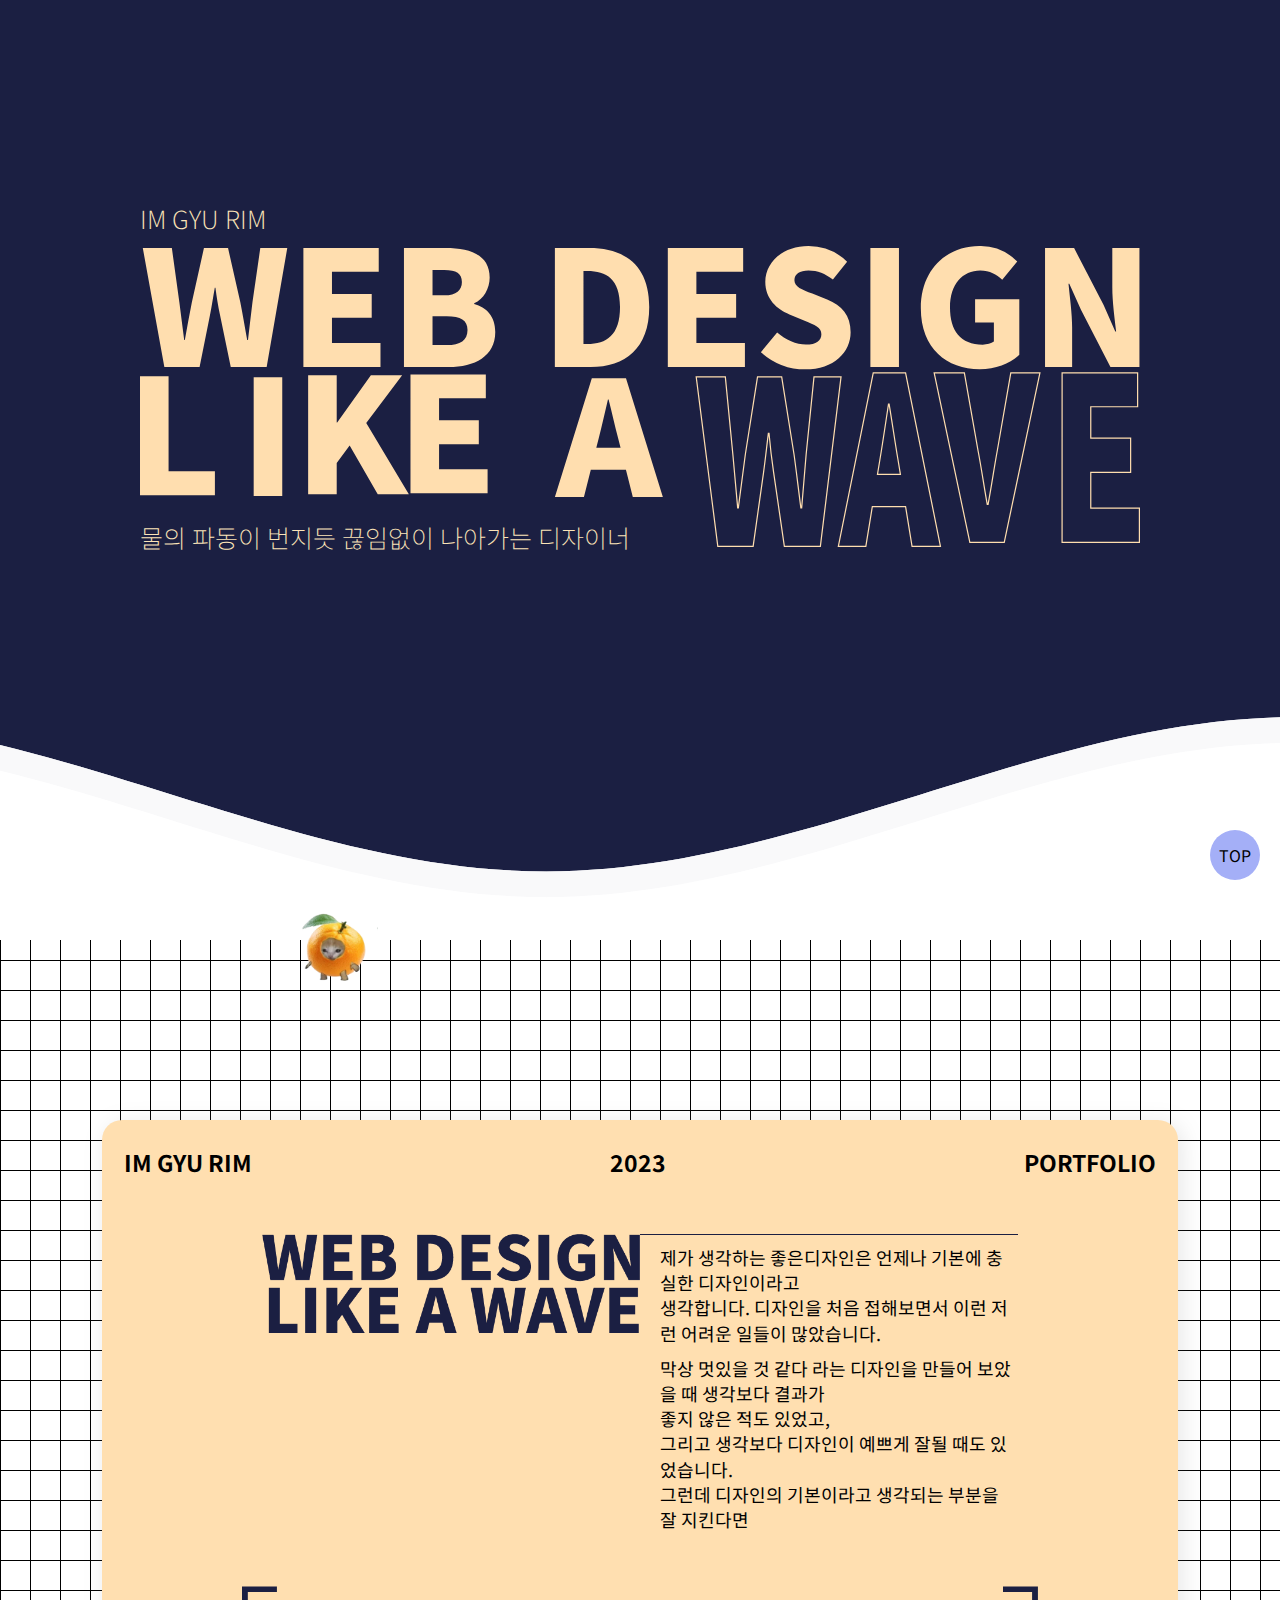
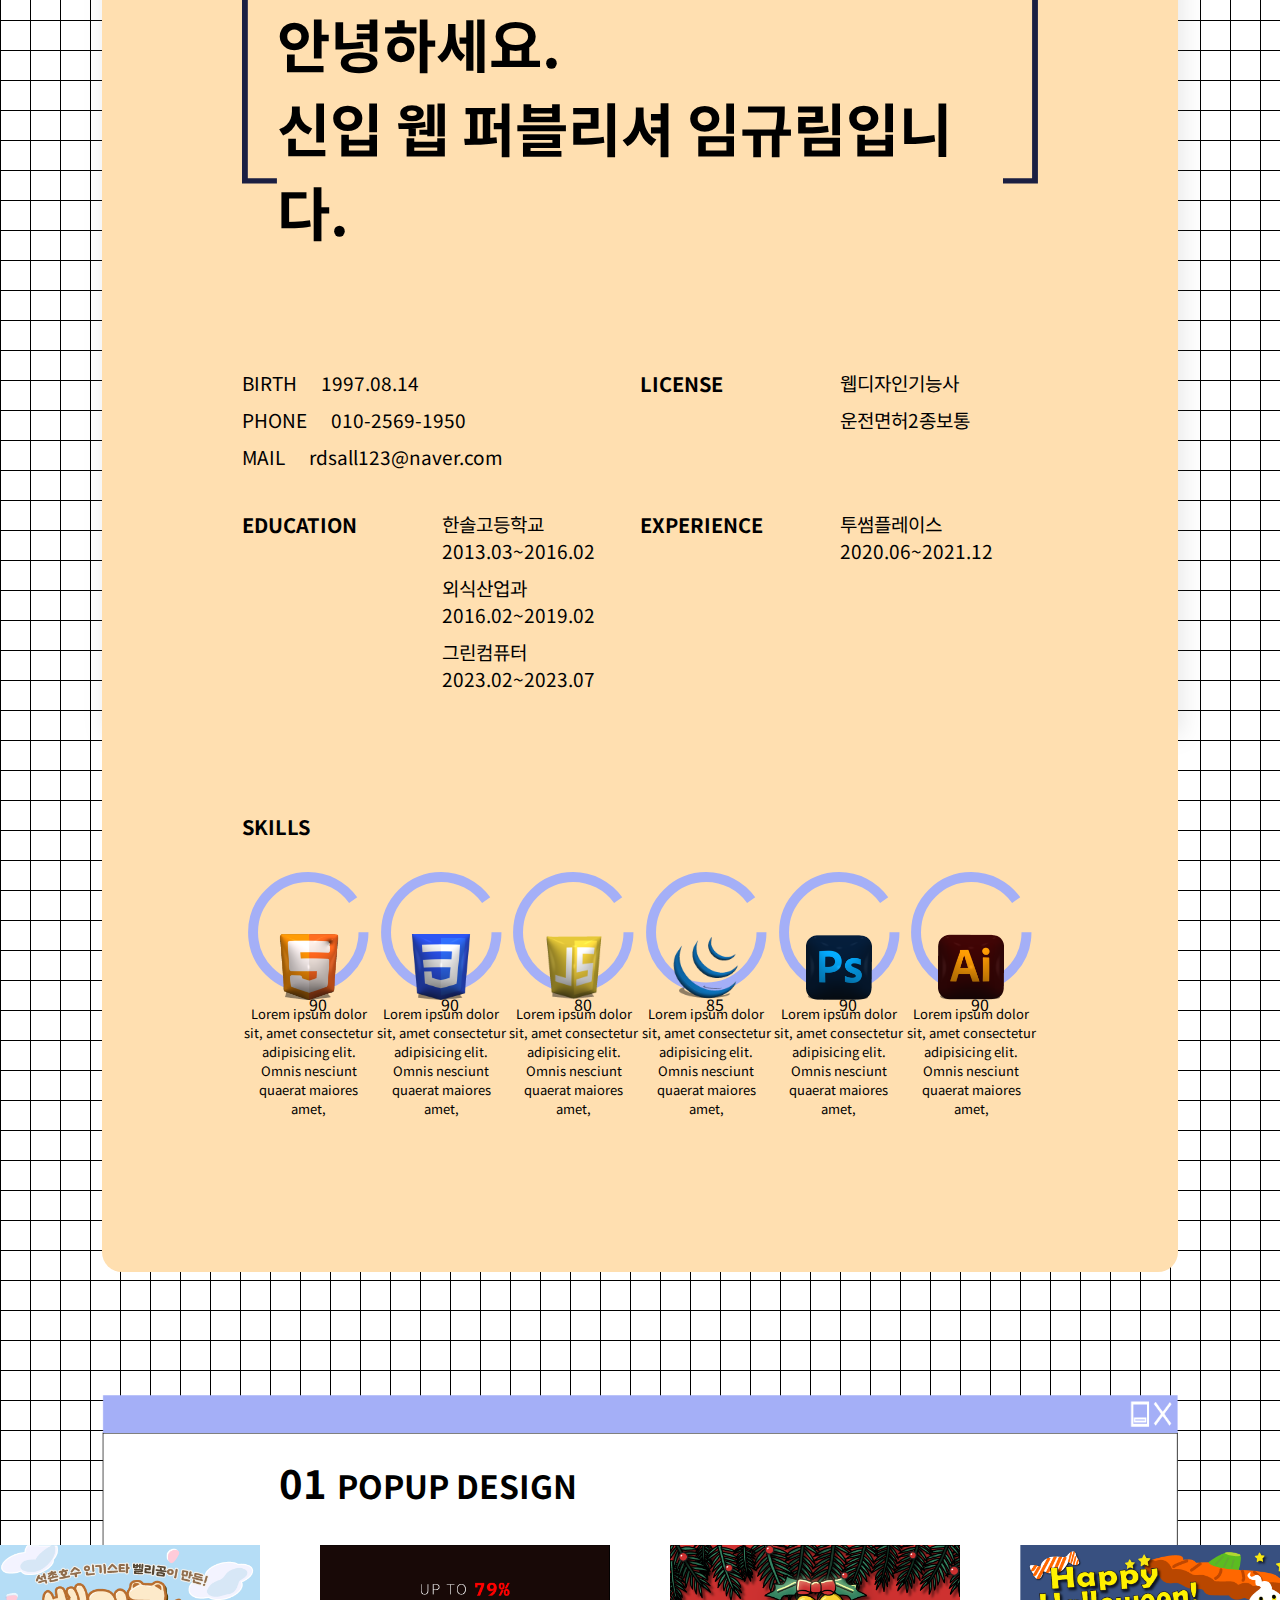
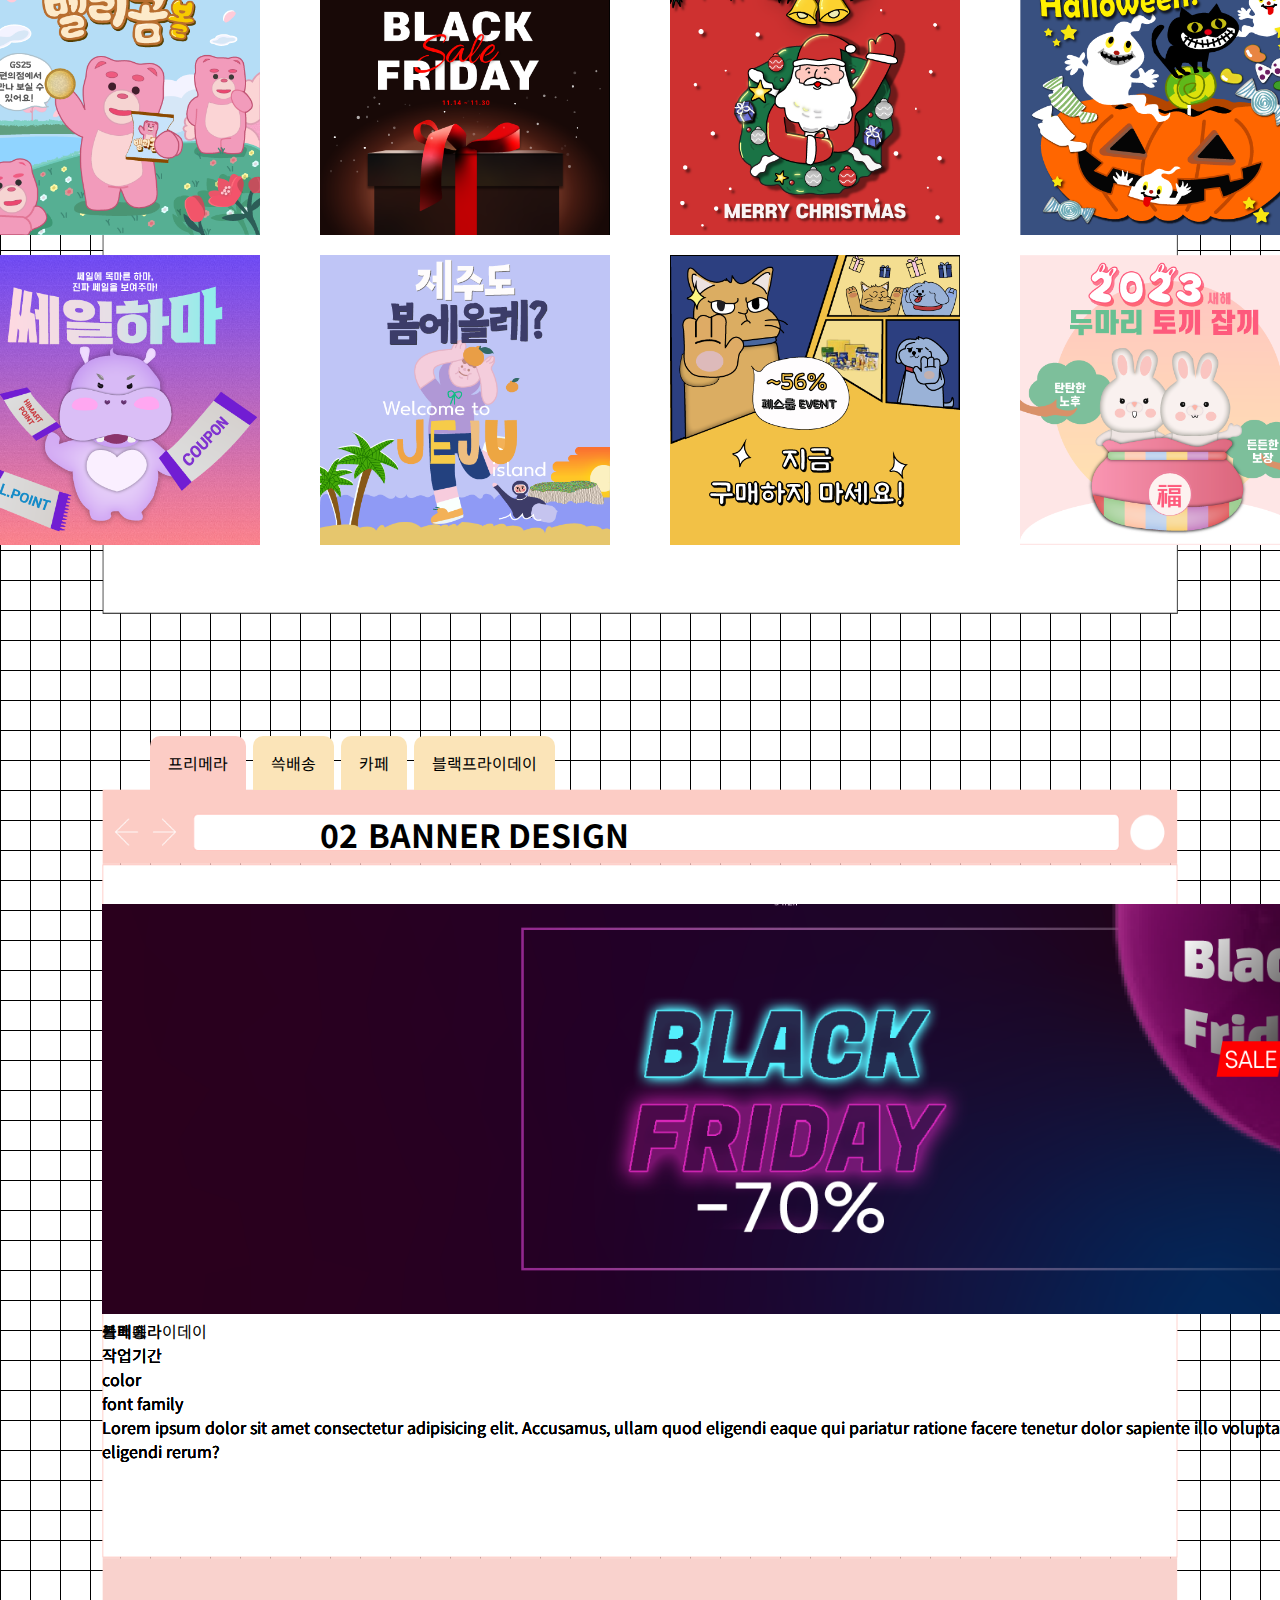
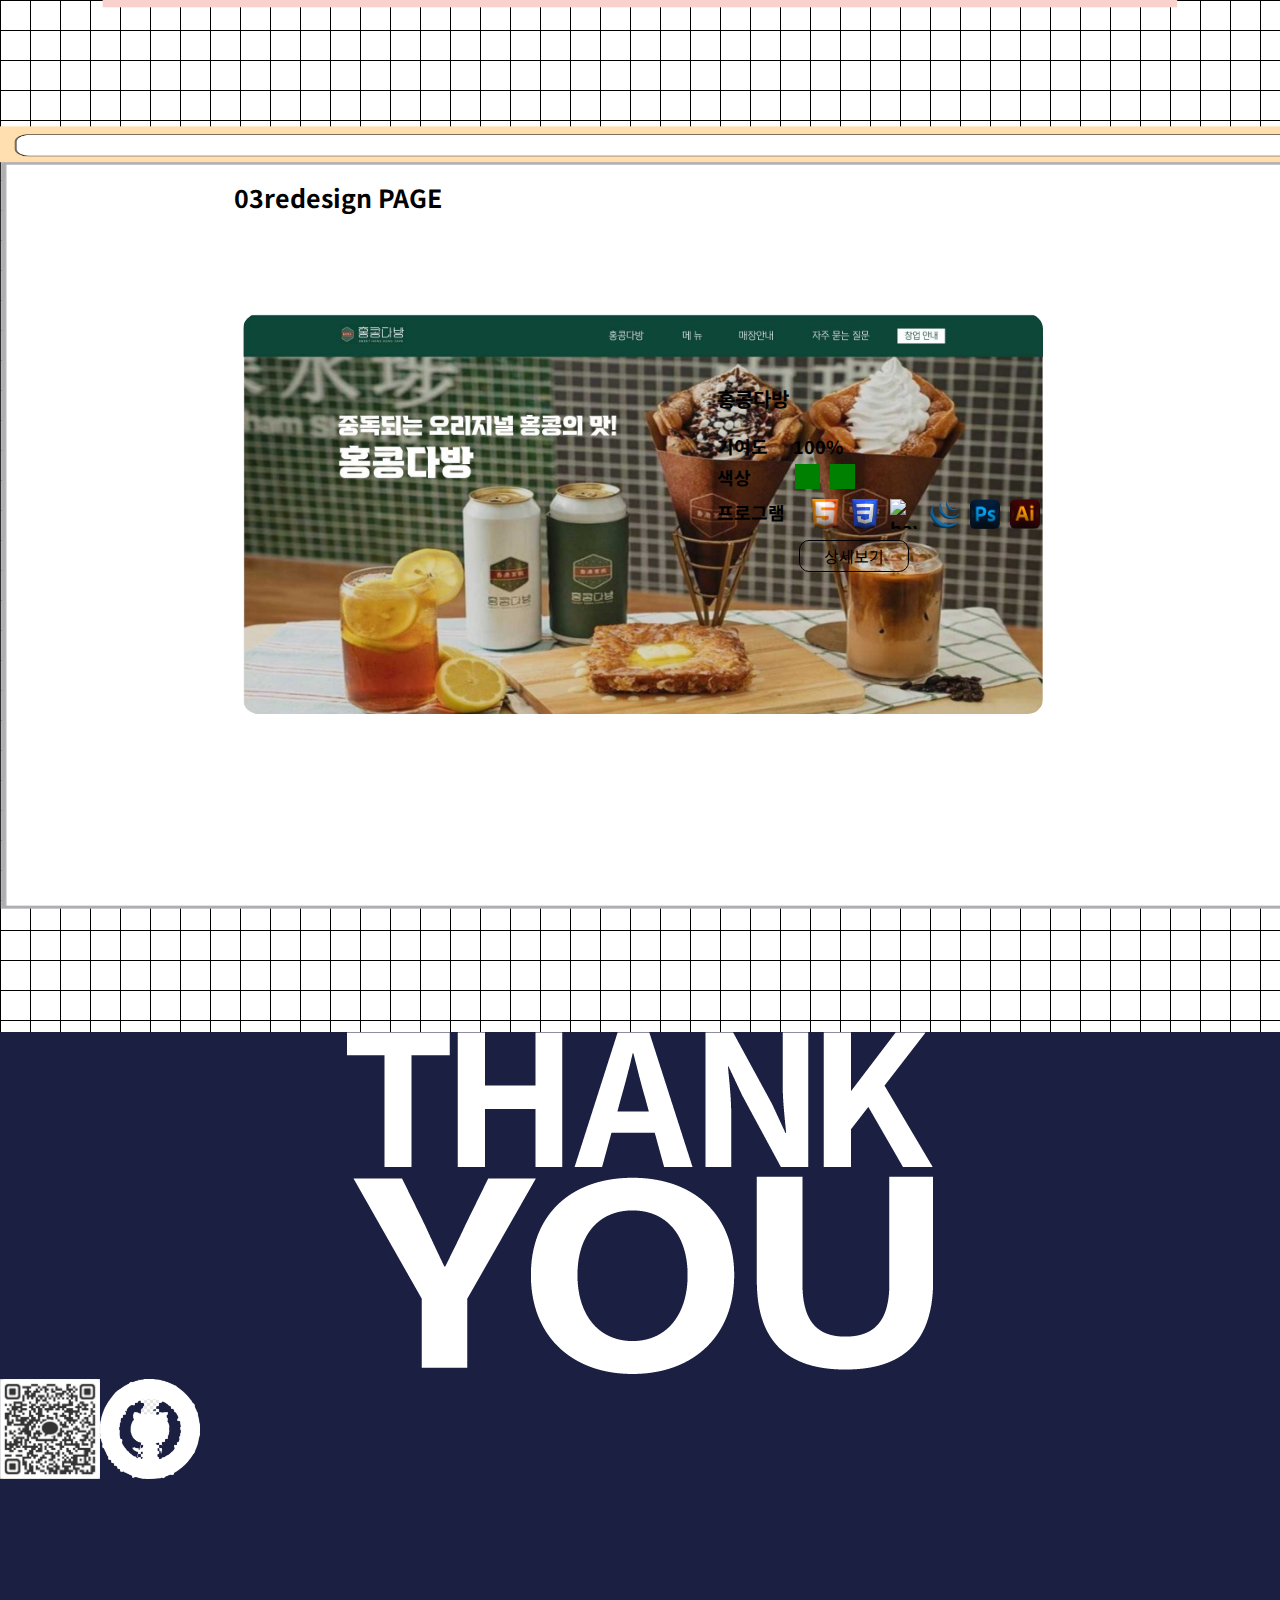
==== commit b499d741: "T" ====
--- a/index.html
+++ b/index.html
@@ -6,10 +6,12 @@
     <meta http-equiv="X-UA-Compatible" content="IE=edge">
     <meta name="viewport" content="width=device-width, initial-scale=1.0">
     <title>vitagyull</title>
+    <!-- 폰트 -->
     <link rel="preconnect" href="https://fonts.googleapis.com">
     <link rel="preconnect" href="https://fonts.gstatic.com" crossorigin>
     <link href="https://fonts.googleapis.com/css2?family=Noto+Sans+KR:wght@100;300;400;500;700;900&display=swap"
         rel="stylesheet">
+    <!-- 폰트 -->
     <link rel="stylesheet" href="./css/index.css">
     <script src="https://code.jquery.com/jquery-3.7.0.min.js"></script>
     <script src="./js/index.js"></script>
@@ -20,6 +22,7 @@
 </head>
 
 <body>
+    <!-- 물결 효과 -->
     <div class="fixedDecoWave">
         <svg class="waves" xmlns="http://www.w3.org/2000/svg" xmlns:xlink="http://www.w3.org/1999/xlink"
             viewBox="0 24 150 28" preserveAspectRatio="none" shape-rendering="auto">
@@ -39,11 +42,12 @@
             </g>
         </svg>
     </div>
+    <!-- 물결효과 -->
     <!-- 마우스커서 -->
     <div id="cursor" style="top: 901px; left: 290px;"></div>
     <script src="./js/mouse.js"></script>
     <!-- 마우스커서 -->
-    <div class="wrap">
+    <div class="wrap grid">
         <div class="btnTop">TOP</div>
         <div class="header">
             <div class="inner-header">
@@ -106,433 +110,431 @@
             </div>
 
         </div>
-        <div class="main grid">
-            <div class="aboutT">
-                <section class="Stitle">
-                    <ul>
-                        <li>im gyu rim</li>
-                        <li>2023</li>
-                        <li>portfolio</li>
-                    </ul>
+        <div class="aboutT">
+            <section class="about_list">
+                <ul>
+                    <li>im gyu rim</li>
+                    <li>2023</li>
+                    <li>portfolio</li>
+                </ul>
+            </section>
+            <section class="about_top">
+                <div class="about_topL">
+                    <img src="./img/img/likeawave.png" alt="likeawave">
+                </div>
+                <div class="about_topR">
+                    <p>제가 생각하는 좋은디자인은 언제나 기본에 충실한 디자인이라고<br>
+                        생각합니다. 디자인을 처음 접해보면서 이런 저런 어려운 일들이 많았습니다.</p>
+
+                    <p>
+                        막상 멋있을 것 같다 라는 디자인을 만들어 보았을 때 생각보다 결과가<br>
+                        좋지 않은 적도 있었고,<br>
+                        그리고 생각보다 디자인이 예쁘게 잘될 때도 있었습니다. <br>
+                        그런데 디자인의 기본이라고 생각되는 부분을 잘 지킨다면
+                    </p>
+                </div>
+            </section>
+            <section class="about_mid">
+                <svg xmlns="http://www.w3.org/2000/svg" viewBox="0 0 36.04 203.15">
+                    <defs></defs>
+                    <g id="Layer_2" data-name="Layer 2">
+                        <g id="Layer_1-2" data-name="Layer 1">
+                            <path class="cls-1" d="M0,0H36V5.58H6V197.79H36v5.36H0Z" />
+                        </g>
+                    </g>
+                </svg>
+                <h2>안녕하세요.<br>
+                    신입 웹 퍼블리셔 임규림입니다.</h2>
+                <svg xmlns="http://www.w3.org/2000/svg" viewBox="0 0 36.04 203.15">
+                    <defs>
+                        <style></style>
+                    </defs>
+                    <g id="Layer_2" data-name="Layer 2">
+                        <g id="Layer_1-2" data-name="Layer 1">
+                            <path class="cls-1" d="M36,203.15H0v-5.36H30V5.58H0V0H36Z" />
+                        </g>
+                    </g>
+                </svg>
+            </section>
+            <section class="about_bot">
+                <ul>
+                    <li>
+                        <ul class="aboutbot_list">
+                            <li>BIRTH <span>1997.08.14</span></li>
+                            <li>PHONE <span>010-2569-1950</span></li>
+                            <li>MAIL  <span>rdsall123@naver.com</span></li>
+                        </ul>
+                    </li>
+                    <li>
+                        <h4>license</h4>
+                        <ul>
+                            <li>웹디자인기능사</li>
+                            <li>운전면허2종보통</li>
+                        </ul>
+                    </li>
+                    <li>
+                        <h4>education</h4>
+                        <ul>
+                            <li>한솔고등학교 <span>2013.03~2016.02</span></li>
+                            <li>외식산업과 <span>2016.02~2019.02</span></li>
+                            <li>그린컴퓨터 <span>2023.02~2023.07</span></li>
+                        </ul>
+                    </li>
+                    <li>
+                        <h4>experience</h4>
+                        <ul>
+                            <li>투썸플레이스 <span>2020.06~2021.12</span></li>
+                        </ul>
+                    </li>
+                </ul>
+            </section>
+        </div>
+        <div class="aboutB">
+            <section class="skills">
+                <h4>skills</h4>
+                <ul class="skill_List">
+                    <li>
+                        <figure><svg viewBox="0 0 120 120">
+                                <circle class="c1" cx="60" cy="60" r="50" />
+                            </svg><span class="per">90</span></figure><img src="./img/skill/html.png" alt="html이미지">
+                        <p>Lorem ipsum dolor sit,
+                            amet consectetur adipisicing elit. Omnis nesciunt quaerat maiores amet,
+                        </p>
+                    </li>
+                    <li>
+                        <figure><svg viewBox="0 0 120 120">
+                                <circle class="c1" cx="60" cy="60" r="50" />
+                            </svg><span class="per">90</span></figure><img src="./img/skill/css.png" alt="css이미지">
+                        <p>Lorem ipsum dolor sit,
+                            amet consectetur adipisicing elit. Omnis nesciunt quaerat maiores amet,
+                        </p>
+                    </li>
+                    <li>
+                        <figure><svg viewBox="0 0 120 120">
+                                <circle class="c1" cx="60" cy="60" r="50" />
+                            </svg><span class="per">80</span></figure><img src="./img/skill//js.png" alt="JS이미지">
+                        <p>Lorem ipsum dolor sit,
+                            amet consectetur adipisicing elit. Omnis nesciunt quaerat maiores amet,
+                        </p>
+                    </li>
+                    <li>
+                        <figure><svg viewBox="0 0 120 120">
+                                <circle class="c1" cx="60" cy="60" r="50" />
+                            </svg><span class="per">85</span></figure><img src="./img/skill/jquery.png"
+                            alt="jaquery이미지">
+                        <p>Lorem ipsum dolor sit,
+                            amet consectetur adipisicing elit. Omnis nesciunt quaerat maiores amet,
+                        </p>
+                    </li>
+                    <li>
+                        <figure><svg viewBox="0 0 120 120">
+                                <circle class="c1" cx="60" cy="60" r="50" />
+                            </svg><span class="per">90</span></figure><img src="./img/skill/photoshop.png"
+                            alt="photoshop이미지">
+                        <p>Lorem ipsum dolor sit,
+                            amet consectetur adipisicing elit. Omnis nesciunt quaerat maiores amet,
+                        </p>
+                    </li>
+                    <li>
+                        <figure><svg viewBox="0 0 120 120">
+                                <circle class="c1" cx="60" cy="60" r="50" />
+                            </svg><span class="per">90</span></figure><img src="./img/skill/illustrator.png"
+                            alt="illustrator이미지">
+                        <p>Lorem ipsum dolor sit,
+                            amet consectetur adipisicing elit. Omnis nesciunt quaerat maiores amet,
+                        </p>
+                    </li>
+                </ul>
+                <div class="box"></div>
+            </section>
+        </div>
+        <div class="popup">
+            <div class="popupbox"><img src="./img/img/windowb.png" alt="보라색윈도우창"></div>
+            <h1><span>01</span>popup design</h1>
+            <section class="popupImg">
+                <ul class="popupList">
+                    <li class="on"><a href="#"><img src="./popup/popup_belly.png" alt="">
+                            <div class="info">
+                                <p>벨리곰볼</p>
+                            </div>
+                        </a></li>
+                    <li><a href="#"><img src="./popup/popup_blackfriday.png" alt="">
+                            <div class="info">
+                                <p>블랙프라이데이</p>
+                            </div>
+                        </a></li>
+                    <li><a href="#"><img src="./popup/popup_christmas.png" alt="">
+                            <div class="info">
+                                <p>크리스마스</p>
+                            </div>
+                        </a></li>
+                    <li><a href="#"><img src="./popup/popup_halloween.png" alt="">
+                            <div class="info">
+                                <p>할로윈데이</p>
+                            </div>
+                        </a></li>
+                    <li><a href="#"><img src="./popup/popup_hippo.png" alt="">
+                            <div class="info">
+                                <p>쎄일하마</p>
+                            </div>
+                        </a></li>
+                    <li><a href="#"><img src="./popup/popup_jeju.png" alt="">
+                            <div class="info">
+                                <p>봄에 제주올레?</p>
+                            </div>
+                        </a></li>
+                    <li><a href="#"><img src="./popup/popup_pathroom.png" alt="">
+                            <div class="info">
+                                <p>페스룸</p>
+                            </div>
+                        </a></li>
+                    <li><a href="#"><img src="./popup/popup_happy new year.png" alt="">
+                            <div class="info">
+                                <p>두마리토끼잡끼</p>
+                            </div>
+                        </a></li>
+                </ul>
+            </section>
+            <sedtion class="popuppopup">
+                <ul class="detailpopup">
+                    <li class="on">
+                        <img src="./popup/popup_belly.png" alt="popup_belly">
+                        <ul>
+                            <li>색상 <ul class="popuppopupcolor">
+                                    <li class="bellycolor1"></li>
+                                    <li class="bellycolor2"></li>
+                                </ul>
+                            </li>
+                            <li>폰트 <span>KCC-간판체</span></li>
+                            <li>Lorem ipsum dolor sit amet consectetur adipisicing elit. Enim laborum
+                                repudiandae iure architecto voluptatum tenetur facere sit,
+                                sunt,
+                                impedit totam quisquam dolore hic !</li>
+                        </ul>
+                    </li>
+                    <li><img src="./popup/popup_blackfriday.png" alt="popup_blackfriday">
+                        <ul>
+                            <li>색상 <ul class="popuppopupcolor">
+                                    <li class="blackfridaycolor1"></li>
+                                    <li class="blackfridaycolor1"></li>
+                                </ul>
+                            </li>
+                            <li>폰트 <span>에스코어 드림</span></li>
+                            <li>Lorem ipsum dolor sit amet consectetur adipisicing elit. Enim laborum
+                                repudiandae iure architecto voluptatum tenetur facere sit,
+                                sunt,
+                                impedit totam quisquam dolore hic !</li>
+                        </ul>
+                    </li>
+                    <li><img src="./popup/popup_christmas.png" alt="">
+                        <ul>
+                            <li>색상 <ul class="popuppopupcolor">
+                                    <li class="christmascolor1"></li>
+                                    <li class="christmascolor1"></li>
+                                </ul>
+                            </li>
+                            <li>폰트 <span>에스코어 드림</span></li>
+                            <li>Lorem ipsum dolor sit amet consectetur adipisicing elit. Enim laborum
+                                repudiandae iure architecto voluptatum tenetur facere sit,
+                                sunt,
+                                impedit totam quisquam dolore hic !</li>
+                        </ul>
+                    </li>
+                    <li><img src="./popup/popup_halloween.png" alt="">
+                        <ul>
+                            <li>색상 <ul class="popuppopupcolor">
+                                    <li class="halloweencolor1"></li>
+                                    <li class="halloweencolor2"></li>
+                                </ul>
+                            </li>
+                            <li>폰트 </li>
+                            <li>Lorem ipsum dolor sit amet consectetur adipisicing elit. Enim laborum
+                                repudiandae iure architecto voluptatum tenetur facere sit,
+                                sunt,
+                                impedit totam quisquam dolore hic !</li>
+                        </ul>
+                    </li>
+                    <li><img src="./popup/popup_happy new year.png" alt="">
+                        <ul>
+                            <li>색상 <ul class="popuppopupcolor">
+                                    <li class="HNYcolor1"></li>
+                                    <li class="HNYcolor2"></li>
+                                </ul>
+                            </li>
+                            <li>폰트 <span>에스코어 드림</span></li>
+                            <li>Lorem ipsum dolor sit amet consectetur adipisicing elit. Enim laborum
+                                repudiandae iure architecto voluptatum tenetur facere sit,
+                                sunt,
+                                impedit totam quisquam dolore hic !</li>
+                        </ul>
+                    </li>
+                    <li><img src="./popup/popup_hippo.png" alt="">
+                        <ul>
+                            <li>색상 <ul class="popuppopupcolor">
+                                    <li class="hippocolor1"></li>
+                                    <li class="hippocolor2"></li>
+                                </ul>
+                            </li>
+                            <li>폰트 <span>비트로 코어TTF<br>에스코어 드림</span></li>
+                            <li>Lorem ipsum dolor sit amet consectetur adipisicing elit. Enim laborum
+                                repudiandae iure architecto voluptatum tenetur facere sit,
+                                sunt,
+                                impedit totam quisquam dolore hic !</li>
+                        </ul>
+                    </li>
+                    <li><img src="./popup/popup_jeju.png" alt="">
+                        <ul>
+                            <li>색상 <ul class="popuppopupcolor">
+                                    <li class="jejucolor1"></li>
+                                    <li class="jejucolor2"></li>
+                                </ul>
+                            </li>
+                            <li>폰트 <span>KCC-간판체</span></li>
+                            <li>Lorem ipsum dolor sit amet consectetur adipisicing elit. Enim laborum
+                                repudiandae iure architecto voluptatum tenetur facere sit,
+                                sunt,
+                                impedit totam quisquam dolore hic !</li>
+                        </ul>
+                    </li>
+                    <li><img src="./popup/popup_pathroom.png" alt="">
+                        <ul>
+                            <li>색상 <ul class="popuppopupcolor">
+                                    <li class="pathroomcolor1"></li>
+                                    <li class="pathroomcolor2"></li>
+                                </ul>
+                            </li>
+                            <li>폰트 <span>KCC-간판체</span></li>
+                            <li>Lorem ipsum dolor sit amet consectetur adipisicing elit. Enim laborum
+                                repudiandae iure architecto voluptatum tenetur facere sit,
+                                sunt,
+                                impedit totam quisquam dolore hic !</li>
+                        </ul>
+                    </li>
+                </ul>
+                <div class="btnPopupClose"><a href="#">close</a></div>
                 </section>
-                <section class="about_top">
-                    <div class="about_topL">
-                        <img src="./img/img/likeawave.png" alt="likeawave">
-                    </div>
-                    <div class="about_topR">
-                        <p>제가 생각하는 좋은디자인은 언제나 기본에 충실한 디자인이라고<br>
-                            생각합니다. 디자인을 처음 접해보면서 이런 저런 어려운 일들이 많았습니다.</p>
-
-                        <p>
-                            막상 멋있을 것 같다 라는 디자인을 만들어 보았을 때 생각보다 결과가<br>
-                            좋지 않은 적도 있었고,<br>
-                            그리고 생각보다 디자인이 예쁘게 잘될 때도 있었습니다. <br>
-                            그런데 디자인의 기본이라고 생각되는 부분을 잘 지킨다면
-                        </p>
-                    </div>
-                </section>
-                <section class="about_mid">
-                    <svg xmlns="http://www.w3.org/2000/svg" viewBox="0 0 36.04 203.15">
-                        <defs></defs>
-                        <g id="Layer_2" data-name="Layer 2">
-                            <g id="Layer_1-2" data-name="Layer 1">
-                                <path class="cls-1" d="M0,0H36V5.58H6V197.79H36v5.36H0Z" />
-                            </g>
-                        </g>
-                    </svg>
-                    <h2>안녕하세요.<br>
-                        신입 웹 퍼블리셔 임규림입니다.</h2>
-                    <svg xmlns="http://www.w3.org/2000/svg" viewBox="0 0 36.04 203.15">
-                        <defs>
-                            <style></style>
-                        </defs>
-                        <g id="Layer_2" data-name="Layer 2">
-                            <g id="Layer_1-2" data-name="Layer 1">
-                                <path class="cls-1" d="M36,203.15H0v-5.36H30V5.58H0V0H36Z" />
-                            </g>
-                        </g>
-                    </svg>
-                </section>
-                <section class="about_bot">
-                    <ul>
-                        <li>
-                            <h4></h4>
-                            <div class="aboutlist">
+        </div>
+        <div class="banner">
+            <div class="bannerbox"><img src="./img/img/windowp.png" alt="분홍색윈도우창"></div>
+            <h1><span>02</span>banner design</h1>
+            <section class="bannerImg">
+                <ul class="train">
+                    <li class="on">
+                        <img src="./banner/primera.png" alt="프리메라 배너">
+                        <ul>
+                            <li>
+                                <h4>프리메라</h4>
                                 <ul>
-                                    <li>BIRTH 1997.08.14</li>
-                                    <li>PHONE 010-2569-1950</li>
-                                    <li>MAIL rdsall123@naver.com</li>
-                                </ul>
-                            </div>
-                        </li>
-                        <li>
-                            <h4>license</h4>
-                            <ul>
-                                <li>웹디자인기능사</li>
-                                <li>운전면허2종보통</li>
-                            </ul>
-                        </li>
-                        <li>
-                            <h4>education</h4>
-                            <ul>
-                                <li>한솔고등학교 <span>2013.03~2016.02</span></li>
-                                <li>외식산업과 <span>2016.02~2019.02</span></li>
-                                <li>그린컴퓨터 <span>2023.02~2023.07</span></li>
-                            </ul>
-                        </li>
-                        <li>
-                            <h4>experience</h4>
-                            <ul>
-                                <li>투썸플레이스 <span>2020.06~2021.12</span></li>
-                            </ul>
-                        </li>
-                    </ul>
-                </section>
+                                    <li>작업기간 <span></span></li>
+                                    <li>color <span></span></li>
+                                    <li>font family <span></span></li>
+                                    <li>Lorem ipsum dolor sit amet consectetur adipisicing elit. Accusamus,
+                                        ullam quod eligendi eaque qui pariatur ratione facere tenetur dolor sapiente
+                                        illo voluptatibus? Qui neque,
+                                        velit natus laudantium ducimus eligendi rerum?</li>
+                                </ul>
+                            </li>
+                        </ul>
+                    </li>
+                    <li>
+                        <img src="./banner/ssg.png" alt="쓱배송 배너">
+                        <ul>
+                            <li>
+                                <h4>쓱배송</h4>
+                                <ul>
+                                    <li>작업기간 <span></span></li>
+                                    <li>color <span></span></li>
+                                    <li>font family <span></span></li>
+                                    <li>Lorem ipsum dolor sit amet consectetur adipisicing elit. Accusamus,
+                                        ullam quod eligendi eaque qui pariatur ratione facere tenetur dolor sapiente
+                                        illo voluptatibus? Qui neque,
+                                        velit natus laudantium ducimus eligendi rerum?</li>
+                                </ul>
+                            </li>
+                        </ul>
+                    </li>
+                    <li>
+                        <img src="./banner/st.png" alt="카페 배너">
+                        <ul>
+                            <li>
+                                <h4>카페</h4>
+                                <ul>
+                                    <li>작업기간 <span></span></li>
+                                    <li>color <span></span></li>
+                                    <li>font family <span></span></li>
+                                    <li>Lorem ipsum dolor sit amet consectetur adipisicing elit. Accusamus,
+                                        ullam quod eligendi eaque qui pariatur ratione facere tenetur dolor sapiente
+                                        illo voluptatibus? Qui neque,
+                                        velit natus laudantium ducimus eligendi rerum?</li>
+                                </ul>
+                            </li>
+                        </ul>
+                    </li>
+                    <li>
+                        <img src="./banner/BlackfridayBanner.png" alt="블랙프라이데이 배너">
+                        <ul>
+                            <li>
+                                <h4>블랙프라이데이</h4>
+                                <ul>
+                                    <li>작업기간 <span></span></li>
+                                    <li>color <span></span></li>
+                                    <li>font family <span></span></li>
+                                    <li>Lorem ipsum dolor sit amet consectetur adipisicing elit. Accusamus,
+                                        ullam quod eligendi eaque qui pariatur ratione facere tenetur dolor sapiente
+                                        illo voluptatibus? Qui neque,
+                                        velit natus laudantium ducimus eligendi rerum?</li>
+                                </ul>
+                            </li>
+                        </ul>
+                    </li>
+                </ul>
+            </section>
+            <section class="tabmenu">
+                <ul class="tab">
+                    <li class="on"><a href="#">프리메라</a></li>
+                    <li><a href="#">쓱배송</a></li>
+                    <li><a href="#">카페</a></li>
+                    <li><a href="#">블랙프라이데이</a></li>
+            </section>
+            <section class="bannerbtn">
+                <a class="prevbtn" href="#">prev</a>
+                <a class="nextbtn" href="#">next</a>
+            </section>
+        </div>
+        <div class="redesign">
+            <div class="redesignbox"><img src="./img/img/windowy.png" alt="노란색윈도우창"></div>
+            <h1><span>03</span>redesign PAGE</h1>
+            <div class="hongkongmain">
+                <figure><img src="./img/임규림-메인페이지.jpg" alt="mainpage"></figure>
             </div>
-            <div class="aboutB">
-                <section class="skills">
-                    <h4>skills</h4>
-                    <ul class="skill_List">
-                        <li>
-                            <figure><svg viewBox="0 0 120 120">
-                                    <circle class="c1" cx="60" cy="60" r="50" />
-                                </svg><span class="per">80</span></figure><img src="./img/skill/html.png" alt="html이미지">
-                            <p>Lorem ipsum dolor sit,
-                                amet consectetur adipisicing elit. Omnis nesciunt quaerat maiores amet,
-                            </p>
-                        </li>
-                        <li>
-                            <figure><svg viewBox="0 0 120 120">
-                                    <circle cx="60" cy="60" r="50" />
-                                </svg><span class="per">80</span></figure><img src="./img/skill/css.png" alt="css이미지">
-                            <p>Lorem ipsum dolor sit,
-                                amet consectetur adipisicing elit. Omnis nesciunt quaerat maiores amet,
-                            </p>
-                        </li>
-                        <li>
-                            <figure><svg viewBox="0 0 120 120">
-                                    <circle cx="60" cy="60" r="50" />
-                                </svg><span class="per">80</span></figure><img src="./img/skill//js.png" alt="JS이미지">
-                            <p>Lorem ipsum dolor sit,
-                                amet consectetur adipisicing elit. Omnis nesciunt quaerat maiores amet,
-                            </p>
-                        </li>
-                        <li>
-                            <figure><svg viewBox="0 0 120 120">
-                                    <circle cx="60" cy="60" r="50" />
-                                </svg><span class="per">80</span></figure><img src="./img/skill/jquery.png"
-                                alt="jaquery이미지">
-                            <p>Lorem ipsum dolor sit,
-                                amet consectetur adipisicing elit. Omnis nesciunt quaerat maiores amet,
-                            </p>
-                        </li>
-                        <li>
-                            <figure><svg viewBox="0 0 120 120">
-                                    <circle cx="60" cy="60" r="50" />
-                                </svg><span class="per">80</span></figure><img src="./img/skill/photoshop.png"
-                                alt="photoshop이미지">
-                            <p>Lorem ipsum dolor sit,
-                                amet consectetur adipisicing elit. Omnis nesciunt quaerat maiores amet,
-                            </p>
-                        </li>
-                        <li>
-                            <figure><svg viewBox="0 0 120 120">
-                                    <circle cx="60" cy="60" r="50" />
-                                </svg><span class="per">80</span></figure><img src="./img/skill/illustrator.png"
-                                alt="illustrator이미지">
-                            <p>Lorem ipsum dolor sit,
-                                amet consectetur adipisicing elit. Omnis nesciunt quaerat maiores amet,
-                            </p>
-                        </li>
-                    </ul>
-                    <div class="box"></div>
-                </section>
-            </div>
-            <div class="popup">
-                <div class="popupbox"><img src="./img/img/windowb.png" alt="보라색윈도우창"></div>
-                <h1><span>01</span>popup design</h1>
-                <section class="popupImg">
-                    <ul class="popupList">
-                        <li class="on"><a href="#"><img src="./popup/popup_belly.png" alt="">
-                                <div class="info">
-                                    <p>벨리곰볼</p>
-                                </div>
-                            </a></li>
-                        <li><a href="#"><img src="./popup/popup_blackfriday.png" alt="">
-                                <div class="info">
-                                    <p>블랙프라이데이</p>
-                                </div>
-                            </a></li>
-                        <li><a href="#"><img src="./popup/popup_christmas.png" alt="">
-                                <div class="info">
-                                    <p>크리스마스</p>
-                                </div>
-                            </a></li>
-                        <li><a href="#"><img src="./popup/popup_halloween.png" alt="">
-                                <div class="info">
-                                    <p>할로윈데이</p>
-                                </div>
-                            </a></li>
-                        <li><a href="#"><img src="./popup/popup_hippo.png" alt="">
-                                <div class="info">
-                                    <p>쎄일하마</p>
-                                </div>
-                            </a></li>
-                        <li><a href="#"><img src="./popup/popup_jeju.png" alt="">
-                                <div class="info">
-                                    <p>봄에 제주올레?</p>
-                                </div>
-                            </a></li>
-                        <li><a href="#"><img src="./popup/popup_pathroom.png" alt="">
-                                <div class="info">
-                                    <p>페스룸</p>
-                                </div>
-                            </a></li>
-                        <li><a href="#"><img src="./popup/popup_happy new year.png" alt="">
-                                <div class="info">
-                                    <p>두마리토끼잡끼</p>
-                                </div>
-                            </a></li>
-                    </ul>
-                </section>
-                <sedtion class="popuppopup">
-                    <ul class="detailpopup">
-                        <li class="on">
-                            <img src="./popup/popup_belly.png" alt="popup_belly">
-                            <ul>
-                                <li>색상 <ul class="popuppopupcolor">
-                                        <li class="bellycolor1"></li>
-                                        <li class="bellycolor2"></li>
-                                    </ul>
-                                </li>
-                                <li>폰트 <span>KCC-간판체</span></li>
-                                <li>Lorem ipsum dolor sit amet consectetur adipisicing elit. Enim laborum
-                                    repudiandae iure architecto voluptatum tenetur facere sit,
-                                    sunt,
-                                    impedit totam quisquam dolore hic !</li>
-                            </ul>
-                        </li>
-                        <li><img src="./popup/popup_blackfriday.png" alt="popup_blackfriday">
-                            <ul>
-                                <li>색상 <ul class="popuppopupcolor">
-                                        <li class="blackfridaycolor1"></li>
-                                        <li class="blackfridaycolor1"></li>
-                                    </ul>
-                                </li>
-                                <li>폰트 <span>에스코어 드림</span></li>
-                                <li>Lorem ipsum dolor sit amet consectetur adipisicing elit. Enim laborum
-                                    repudiandae iure architecto voluptatum tenetur facere sit,
-                                    sunt,
-                                    impedit totam quisquam dolore hic !</li>
-                            </ul>
-                        </li>
-                        <li><img src="./popup/popup_christmas.png" alt="">
-                            <ul>
-                                <li>색상 <ul class="popuppopupcolor">
-                                        <li class="christmascolor1"></li>
-                                        <li class="christmascolor1"></li>
-                                    </ul>
-                                </li>
-                                <li>폰트 <span>에스코어 드림</span></li>
-                                <li>Lorem ipsum dolor sit amet consectetur adipisicing elit. Enim laborum
-                                    repudiandae iure architecto voluptatum tenetur facere sit,
-                                    sunt,
-                                    impedit totam quisquam dolore hic !</li>
-                            </ul>
-                        </li>
-                        <li><img src="./popup/popup_halloween.png" alt="">
-                            <ul>
-                                <li>색상 <ul class="popuppopupcolor">
-                                        <li class="halloweencolor1"></li>
-                                        <li class="halloweencolor2"></li>
-                                    </ul>
-                                </li>
-                                <li>폰트 </li>
-                                <li>Lorem ipsum dolor sit amet consectetur adipisicing elit. Enim laborum
-                                    repudiandae iure architecto voluptatum tenetur facere sit,
-                                    sunt,
-                                    impedit totam quisquam dolore hic !</li>
-                            </ul>
-                        </li>
-                        <li><img src="./popup/popup_happy new year.png" alt="">
-                            <ul>
-                                <li>색상 <ul class="popuppopupcolor">
-                                        <li class="HNYcolor1"></li>
-                                        <li class="HNYcolor2"></li>
-                                    </ul>
-                                </li>
-                                <li>폰트 <span>에스코어 드림</span></li>
-                                <li>Lorem ipsum dolor sit amet consectetur adipisicing elit. Enim laborum
-                                    repudiandae iure architecto voluptatum tenetur facere sit,
-                                    sunt,
-                                    impedit totam quisquam dolore hic !</li>
-                            </ul>
-                        </li>
-                        <li><img src="./popup/popup_hippo.png" alt="">
-                            <ul>
-                                <li>색상 <ul class="popuppopupcolor">
-                                        <li class="hippocolor1"></li>
-                                        <li class="hippocolor2"></li>
-                                    </ul>
-                                </li>
-                                <li>폰트 <span>비트로 코어TTF<br>에스코어 드림</span></li>
-                                <li>Lorem ipsum dolor sit amet consectetur adipisicing elit. Enim laborum
-                                    repudiandae iure architecto voluptatum tenetur facere sit,
-                                    sunt,
-                                    impedit totam quisquam dolore hic !</li>
-                            </ul>
-                        </li>
-                        <li><img src="./popup/popup_jeju.png" alt="">
-                            <ul>
-                                <li>색상 <ul class="popuppopupcolor">
-                                        <li class="jejucolor1"></li>
-                                        <li class="jejucolor2"></li>
-                                    </ul>
-                                </li>
-                                <li>폰트 <span>KCC-간판체</span></li>
-                                <li>Lorem ipsum dolor sit amet consectetur adipisicing elit. Enim laborum
-                                    repudiandae iure architecto voluptatum tenetur facere sit,
-                                    sunt,
-                                    impedit totam quisquam dolore hic !</li>
-                            </ul>
-                        </li>
-                        <li><img src="./popup/popup_pathroom.png" alt="">
-                            <ul>
-                                <li>색상 <ul class="popuppopupcolor">
-                                        <li class="pathroomcolor1"></li>
-                                        <li class="pathroomcolor2"></li>
-                                    </ul>
-                                </li>
-                                <li>폰트 <span>KCC-간판체</span></li>
-                                <li>Lorem ipsum dolor sit amet consectetur adipisicing elit. Enim laborum
-                                    repudiandae iure architecto voluptatum tenetur facere sit,
-                                    sunt,
-                                    impedit totam quisquam dolore hic !</li>
-                            </ul>
-                        </li>
-                    </ul>
-                    <div class="btnPopupClose"><a href="#">close</a></div>
-
-                    </section>
-            </div>
-            <div class="banner">
-                <div class="bannerbox"><img src="./img/img/windowp.png" alt="분홍색윈도우창"></div>
-                <h1><span>02</span>banner design</h1>
-                <section class="bannerImg slide">
-                    <ul class="train">
-                        <li class="on"><img src="./banner/primera.png" alt="">
-                            <ul>
-                                <li>
-                                    <h4>프리메라</h4>
-                                    <ul>
-                                        <li>작업기간 <span></span></li>
-                                        <li>color <span></span></li>
-                                        <li>font family <span></span></li>
-                                        <li>Lorem ipsum dolor sit amet consectetur adipisicing elit. Accusamus,
-                                            ullam quod eligendi eaque qui pariatur ratione facere tenetur dolor sapiente
-                                            illo voluptatibus? Qui neque,
-                                            velit natus laudantium ducimus eligendi rerum?</li>
-                                    </ul>
-                                </li>
-                            </ul>
-                        </li>
-                        <li><img src="./banner/ssg.png" alt="">
-                            <ul>
-                                <li>
-                                    <h4>쓱배송</h4>
-                                    <ul>
-                                        <li>작업기간 <span></span></li>
-                                        <li>color <span></span></li>
-                                        <li>font family <span></span></li>
-                                        <li>Lorem ipsum dolor sit amet consectetur adipisicing elit. Accusamus,
-                                            ullam quod eligendi eaque qui pariatur ratione facere tenetur dolor sapiente
-                                            illo voluptatibus? Qui neque,
-                                            velit natus laudantium ducimus eligendi rerum?</li>
-                                    </ul>
-                                </li>
-                            </ul>
-                        </li>
-                        <li><img src="./banner/st.png" alt="">
-                            <ul>
-                                <li>
-                                    <h4>카페</h4>
-                                    <ul>
-                                        <li>작업기간 <span></span></li>
-                                        <li>color <span></span></li>
-                                        <li>font family <span></span></li>
-                                        <li>Lorem ipsum dolor sit amet consectetur adipisicing elit. Accusamus,
-                                            ullam quod eligendi eaque qui pariatur ratione facere tenetur dolor sapiente
-                                            illo voluptatibus? Qui neque,
-                                            velit natus laudantium ducimus eligendi rerum?</li>
-                                    </ul>
-                                </li>
-                            </ul>
-                        </li>
-                        <li><img src="./banner/BlackfridayBanner.png" alt="">
-                            <ul>
-                                <li>
-                                    <h4>블랙프라이데이</h4>
-                                    <ul>
-                                        <li>작업기간 <span></span></li>
-                                        <li>color <span></span></li>
-                                        <li>font family <span></span></li>
-                                        <li>Lorem ipsum dolor sit amet consectetur adipisicing elit. Accusamus,
-                                            ullam quod eligendi eaque qui pariatur ratione facere tenetur dolor sapiente
-                                            illo voluptatibus? Qui neque,
-                                            velit natus laudantium ducimus eligendi rerum?</li>
-                                    </ul>
-                                </li>
-                            </ul>
-                        </li>
-                    </ul>
-                </section>
-                <section class="tabmenu">
-                    <ul class="tab">
-                        <li class="on">프리메라</li>
-                        <li>쓱배송</li>
-                        <li>카페</li>
-                        <li>블랙프라이데이</li>
-                </section>
-                <section class="bannerbtn"><a class="prevbtn" href="#">prev</a><a class="nextbtn" href="#">next</a>
-                </section>
-            </div>
-            <div class="redesign">
-                <div class="redesignbox"><img src="./img/img/windowy.png" alt="노란색윈도우창"></div>
-                <h1><span>03</span>redesign PAGE</h1>
-                <div class="hongkongmain">
-                    <figure><img src="./img/임규림-메인페이지.jpg" alt="mainpage"></figure>
-                </div>
-                <div class="redesign_contents">
-                    <h3>홍콩다방</h3>
-                    <ul>
-                        <li>기여도 <span>100%</span></li>
-                        <li>색상 <ul>
-                                <li class="color1"></li>
-                                <li class="color2"></li>
-                            </ul>
-                        </li>
-                        <li>프로그램 <ul class="redesign_List">
-                                <li><img src="./img/skill/html.png" alt="html"></li>
-                                <li><img src="./img/skill/css.png" alt="css"></li>
-                                <li><img src="./img/skill/JS.png" alt="havascript"></li>
-                                <li><img src="./img/skill/jquery.png" alt="jquery"></li>
-                                <li><img src="./img/skill/photoshop.png" alt="photoshop"></li>
-                                <li><img src="./img/skill/illustrator.png" alt="illustrator"></li>
-                            </ul>
-                        </li>
-                    </ul>
-                </div><a href="#">상세보기</a>
-            </div>
+            <div class="redesign_contents">
+                <h3>홍콩다방</h3>
+                <ul>
+                    <li>기여도 <span>100%</span></li>
+                    <li>색상 <ul>
+                            <li class="color1"></li>
+                            <li class="color2"></li>
+                        </ul>
+                    </li>
+                    <li>프로그램 <ul class="redesign_List">
+                            <li><img src="./img/skill/html.png" alt="html"></li>
+                            <li><img src="./img/skill/css.png" alt="css"></li>
+                            <li><img src="./img/skill/JS.png" alt="havascript"></li>
+                            <li><img src="./img/skill/jquery.png" alt="jquery"></li>
+                            <li><img src="./img/skill/photoshop.png" alt="photoshop"></li>
+                            <li><img src="./img/skill/illustrator.png" alt="illustrator"></li>
+                        </ul>
+                    </li>
+                </ul>
+            </div><a href="#">상세보기</a>
         </div>
         <div class="contact">
             <div class="contactbox"><img src="./img/img/thank.png" alt=""></div>
-            <div>
-                <ul>
-                    <li>IM GYU RIMM</li>
-                    <li><img src="" alt=""></li>
-                    <li><img src="" alt=""></li>
-                    <li><img src="" alt=""></li>
-                </ul>
+            <div class="con_list">
+               <ul>
+                    <li><a href="#"><img src="./img/img/QR.png" alt="qr코드"></a></li>
+                    <li><a href="#"><img src="./img/img/github.png" alt="깃허브"></a></li>
+               </ul>
             </div>
         </div>
     </div>
--- a/css/index.css
+++ b/css/index.css
@@ -1,3 +1,4 @@
+/* reset */
 * {
     margin: 0;
     padding: 0;
@@ -37,8 +38,71 @@
 .wrap {
     font-family: 'Noto Sans KR', sans-serif;
 }
-
-
+/* 물결 Animation */
+.parallax>use {
+    animation: move-forever 25s cubic-bezier(.55, .5, .45, .5) infinite;
+}
+
+.parallax>use:nth-child(1) {
+    animation-delay: -2s;
+    animation-duration: 7s;
+}
+
+.parallax>use:nth-child(2) {
+    animation-delay: -3s;
+    animation-duration: 10s;
+}
+
+.parallax>use:nth-child(3) {
+    animation-delay: -4s;
+    animation-duration: 13s;
+}
+
+.parallax>use:nth-child(4) {
+    animation-delay: -5s;
+    animation-duration: 20s;
+}
+
+@keyframes move-forever {
+    0% {
+        transform: translate3d(-90px, 0, 0);
+    }
+
+    100% {
+        transform: translate3d(85px, 0, 0);
+    }
+}
+
+.fixedDecoWave {
+    position: fixed;
+    left: 0;
+    bottom: 0;
+    width: 100%;
+    height: 200px;
+    z-index: 500;
+    pointer-events: none;
+    transition: all 1s ease 0s;
+}
+
+.fixedDecoWave.pos1 {
+    transform: translateY(50%);
+}
+
+.fixedDecoWave.pos2 {
+    transform: translateY(100%);
+}
+
+.waves {
+    transition: all 1s ease 0s;
+    transform-origin: center bottom;
+    transform: scaleY(1);
+}
+
+.waves.on {
+    transform: scaleY(1.5);
+}
+
+/* top */
 .btnTop {
     position: fixed;
     right: 20px;
@@ -52,7 +116,7 @@
     cursor: pointer;
     z-index: 1000;
 }
-
+/* 마우스커서 */
 #cursor {
     position: absolute;
     z-index: 10000000000000;
@@ -64,9 +128,12 @@
     pointer-events: none;
 }
 
-
-
-
+.grid {
+    background-size: 30px 30px;
+    background-image: linear-gradient(90deg, #000 1px, transparent 1px), linear-gradient(90deg, #000 1px, transparent 1px), linear-gradient(#000 1px, transparent 1px), linear-gradient(#000 1px, transparent 1px);
+}
+
+/* header */
 .header {
     position: relative;
     background: #1b1f42;
@@ -92,6 +159,7 @@
     text-transform: uppercase;
     font-size: 25px;
     font-weight: 200;
+    margin-bottom: 10px
 }
 
 .wave {
@@ -109,40 +177,7 @@
     max-height: 240px;
 }
 
-/* Animation */
-.parallax>use {
-    animation: move-forever 25s cubic-bezier(.55, .5, .45, .5) infinite;
-}
-
-.parallax>use:nth-child(1) {
-    animation-delay: -2s;
-    animation-duration: 7s;
-}
-
-.parallax>use:nth-child(2) {
-    animation-delay: -3s;
-    animation-duration: 10s;
-}
-
-.parallax>use:nth-child(3) {
-    animation-delay: -4s;
-    animation-duration: 13s;
-}
-
-.parallax>use:nth-child(4) {
-    animation-delay: -5s;
-    animation-duration: 20s;
-}
-
-@keyframes move-forever {
-    0% {
-        transform: translate3d(-90px, 0, 0);
-    }
-
-    100% {
-        transform: translate3d(85px, 0, 0);
-    }
-}
+
 
 /*Shrinking for mobile*/
 @media (max-width: 768px) {
@@ -156,63 +191,25 @@
     }
 }
 
-.fixedDecoWave {
-    position: fixed;
-    left: 0;
-    bottom: 0;
-    width: 100%;
-    height: 200px;
-    z-index: 500;
-    pointer-events: none;
-    transition: all 1s ease 0s;
-}
-
-.fixedDecoWave.pos1 {
-    transform: translateY(50%);
-}
-
-.fixedDecoWave.pos2 {
-    transform: translateY(100%);
-}
-
-.waves {
-    transition: all 1s ease 0s;
-    transform-origin: center bottom;
-    transform: scaleY(1);
-}
-
-.waves.on {
-    transform: scaleY(1.5);
-}
-
-/* main */
-main {
-    width: 100%;
-    margin: 0 auto;
-}
-
-/* main-about */
+
+
+/*aboutTop*/
 .aboutT {
     background: #ffdfb0;
     height: 100%;
     width: 84%;
     margin: 0 auto;
     border-radius: 20px 20px 0 0;
+    margin-top: 220px;
     box-shadow: 4px 3px 22px #80808030;
 }
 
-.grid {
-    padding-top: 220px;
-    background-size: 30px 30px;
-    background-image: linear-gradient(90deg, #000 1px, transparent 1px), linear-gradient(90deg, #000 1px, transparent 1px), linear-gradient(#000 1px, transparent 1px), linear-gradient(#000 1px, transparent 1px);
-}
-
-.Stitle>ul {
+.about_list>ul {
     display: flex;
     justify-content: space-between;
 }
 
-.Stitle>ul>li {
+.about_list>ul>li {
     padding-top: 25px;
     padding-bottom: 55px;
     font-size: 23px;
@@ -230,7 +227,9 @@
     width: 50%;
     padding-left: 20px;
 }
-
+.about_topL img{
+    width: 100%;
+}
 .about_topR {
     border-top: 1px solid #1b1f42;
     width: 50%;
@@ -240,7 +239,7 @@
 
 .about_topR p {
     font-size: 18px;
-    padding-top: 20px;
+    padding-top: 10px;
     padding-left: 20px;
     line-height: 140%;
     font-weight: 400;
@@ -261,15 +260,6 @@
     fill: #1b1f42;
 }
 
-.about_midL {
-    fill: #1b1f42;
-    padding-left: 10px;
-}
-
-.about_midR {
-    fill: #1b1f42;
-}
-
 .about_mid h2 {
     padding: 16px 0;
     font-size: 58px;
@@ -300,7 +290,6 @@
     width: 200px;
     flex-shrink: 0;
 }
-
 .about_bot>ul>li>ul>li {
     font-size: 19px;
     padding-bottom: 10px;
@@ -314,11 +303,19 @@
 .aboutlist>ul>li {
     font-size: 20px;
 }
-
+.aboutbot_list{
+    font-size: 20px;
+    font-weight: bold;
+}
+.aboutbot_list span{
+    padding-left:20px;
+    font-size: 19px;
+    font-weight: 400;
+}
 .about_bot>ul>li>h4+* {
     flex-grow: 1;
 }
-
+/* about bottom */
 .aboutB {
     height: 60vh;
     width: 84%;
@@ -327,7 +324,6 @@
     border-radius: 0 0 20px 20px;
     margin-bottom: 15px;
 }
-
 .skills h4 {
     font-size: 20px;
     font-weight: bold;
@@ -386,11 +382,11 @@
 
 .popup>h1 {
     position: absolute;
-    left: 319px;
-    top: 17px;
+    left: 279px;
+    top: 58px;
     text-transform: uppercase;
     font-size: 2rem;
-    font-weight: 500;
+    font-weight: bold;
 }
 
 .popup>h1 span {
@@ -412,7 +408,7 @@
 .popupImg {
     position: absolute;
     left: 50%;
-    top: 47%;
+    top: 50%;
     transform: translate(-50%, -50%);
     width: 1400px;
 }
@@ -460,7 +456,6 @@
 }
 
 .popuppopup {
-    border: 1px solid red;
     width: 1200px;
     height: 600px;
     position: fixed;
@@ -472,6 +467,7 @@
     padding: 20px;
     padding-bottom: 50px;
     display: none;
+    border: 4px solid black;
 }
 
 .popuppopup.on {
@@ -479,7 +475,6 @@
 }
 
 .detailpopup {
-    border: 1px solid blue;
     position: relative;
     width: 100%;
     height: 100%;
@@ -510,7 +505,6 @@
     text-align: right;
     display: block;
     padding: 20px 40px;
-    border: 1px solid red;
     position: absolute;
     right: 0;
     top: 0;
@@ -518,6 +512,8 @@
     background: #fff;
     border-radius: 33px 33px 0 0;
     text-transform: uppercase;
+    border: 4px solid black;
+    border-bottom: none;
 }
 
 .popuppopup .popuppopupcolor {
@@ -644,72 +640,72 @@
 
 /* banner */
 .banner {
-    margin-top: 52px;
+    width: 100%;
     height: 100vh;
     position: relative;
+    padding-top: 94px;
 }
 
 .bannerbox {
-    width: 1591PX;
-    position: absolute;
-    height: 856px;
+    width: 84%;
+    height: 91%;
+    margin: 0 auto;
+}
+
+.bannerbox img {
+    width: 100%;
+    height: 100%;
+}
+
+.banner>h1 {
+    position: absolute;
+    left: 320px;
+    top: 116px;
+    font-size: 2rem;
+    font-weight: bold;
+    text-transform: uppercase;
+}
+
+.banner>h1 span {
+    padding-right: 10px;
+}
+
+.bannerImg {
+      left: 0%;
+      top: 21%;
+      /* transform: translate(-50%,-50%); */
+      width: 400%;
+      position: absolute;
+}
+
+.bannerImg>ul {
+    display: flex;
+}
+
+.bannerImg>ul>li {
+    width: 1594px;
+    margin: 0 auto;
+    height: 410px;
+    position: absolute;
+    left: 2%;
+    top: 0;
+}
+
+.bannerImg>ul>li img {
+    width: 100%;
+    height: 100%;
+    object-fit: cover;
+}
+
+.bannerImg>ul>li>ul {
+   display: flex;
+}
+
+.tabmenu {
+    position: absolute;
     left: 150px;
-    top: 95px;
-}
-
-.bannerbox img {
-    width: 100%;
-    height: 100%;
-}
-
-.banner>h1 {
-    position: absolute;
-    left: 294px;
-    top: 109px;
-    text-transform: uppercase;
-}
-
-.banner>h1 span {
-    font-size: 2.5rem;
-    padding-right: 10px;
-    ;
-}
-
-.bannerImg {
-    height: 400px;
-}
-
-.bannerImg>ul {
-    position: relative;
-    display: flex;
-}
-
-.bannerImg>ul>li {
-    position: absolute;
-    left: 49%;
-    top: 200px;
-    transform: translateX(-49%);
-    width: 1593px;
-}
-
-.bannerImg>ul>li img {
-    width: 100%;
-    height: 100%;
-    object-fit: cover;
-}
-
-.bannerImg>ul>li>ul {
-    width: 58%;
-    margin: 44px auto;
-    height: 190px;
-}
-
-.tabmenu {
-    position: absolute;
-    left: 151px;
-    top: 42px;
-}
-
+    top: 41px;
+}
 .tab {
     display: flex;
 }
@@ -730,28 +726,29 @@
 
 .bannerbtn {
     position: absolute;
-    left: 178px;
-    top: 124px;
+    left: 150px;
+    top: 95px;
 }
 
 .prevbtn {
-    border: 1px solid red;
-    padding: 25px 8px;
-    margin: 0 -19px;
+    padding: 39px 33px;
+    font-size: 0;
+    display: inline-block;
 }
 
 .nextbtn {
-    border: 1px solid red;
-    padding: 25px 8px;
-    margin: 0px 24px;
-}
-
+    padding: 39px 33px;
+    font-size: 0;
+    display: inline-block;
+
+}
+/* .redesign */
 .redesign {
     width: 100%;
     height: 100%;
     position: relative;
-    margin-top: 152px;
-    padding-bottom: 152px;
+    margin-top: 37px;
+    margin-bottom: 123px;
 }
 
 .redesignbox {
@@ -770,7 +767,7 @@
     left: 234px;
     top: 53px;
     font-size: 25px;
-    font-weight: 700;
+    font-weight: bolder;
 }
 
 .hongkongmain {
@@ -844,11 +841,6 @@
     object-fit: contain;
 }
 
-.contact {
-    width: 100%;
-    height: 100vh;
-    background: #1b1f42;
-}
 
 .redesign a {
     position: absolute;
@@ -861,9 +853,31 @@
     text-align: center;
     line-height: 30px;
 }
+/* contact */
+.contact {
+    width: 100%;
+    height: 100vh;
+    background: #1b1f42;
+}
 
 .contactbox {
-    padding: 188px 0;
     text-align: center;
-
+}
+.contactbox > .con_list{
+    width: 1200px;
+    height: 100%;
+    margin: 0 auto;
+    border: 1px solid #fff;
+}
+.con_list>ul{
+    display: flex;
+}
+.con_list>ul>li{
+    width: 100px;
+    height: 100px;
+}
+.con_list>ul>li img{
+    width: 100%;
+    height: 100%;
+    object-fit: cover;
 }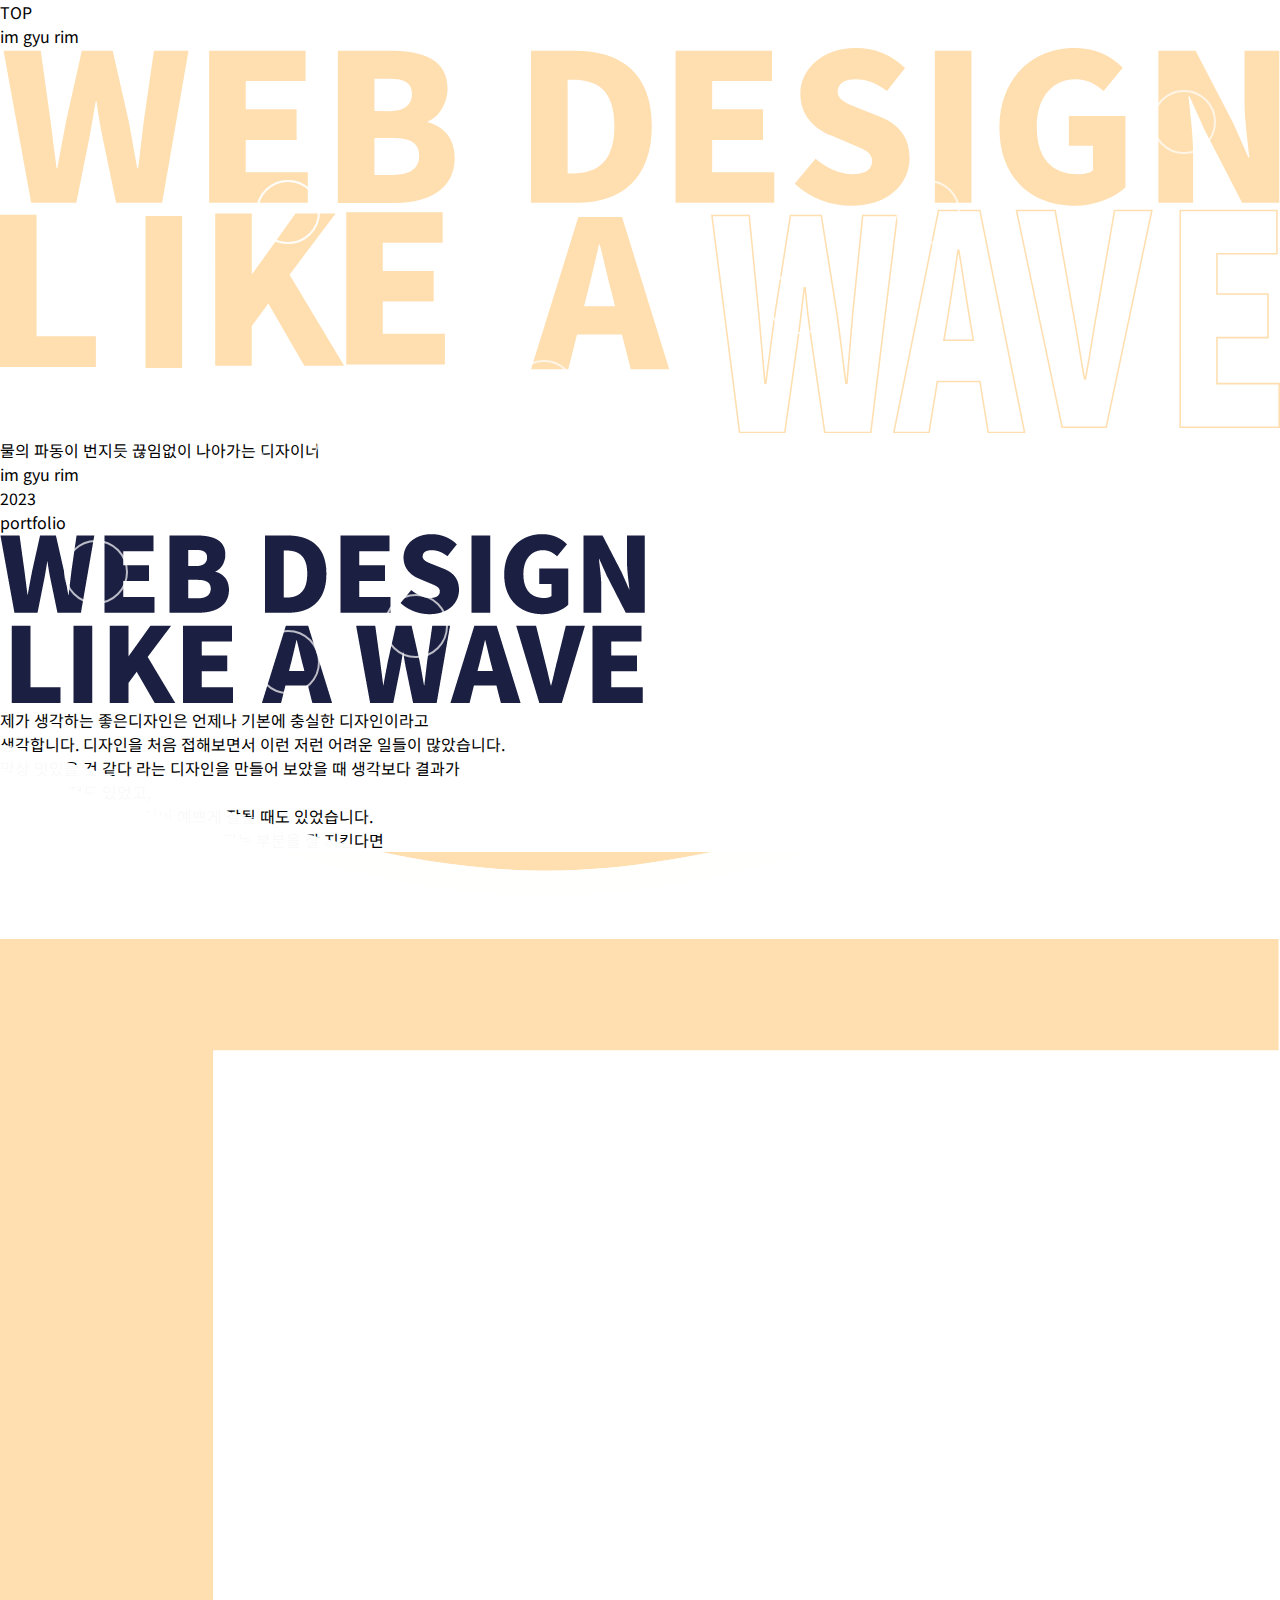
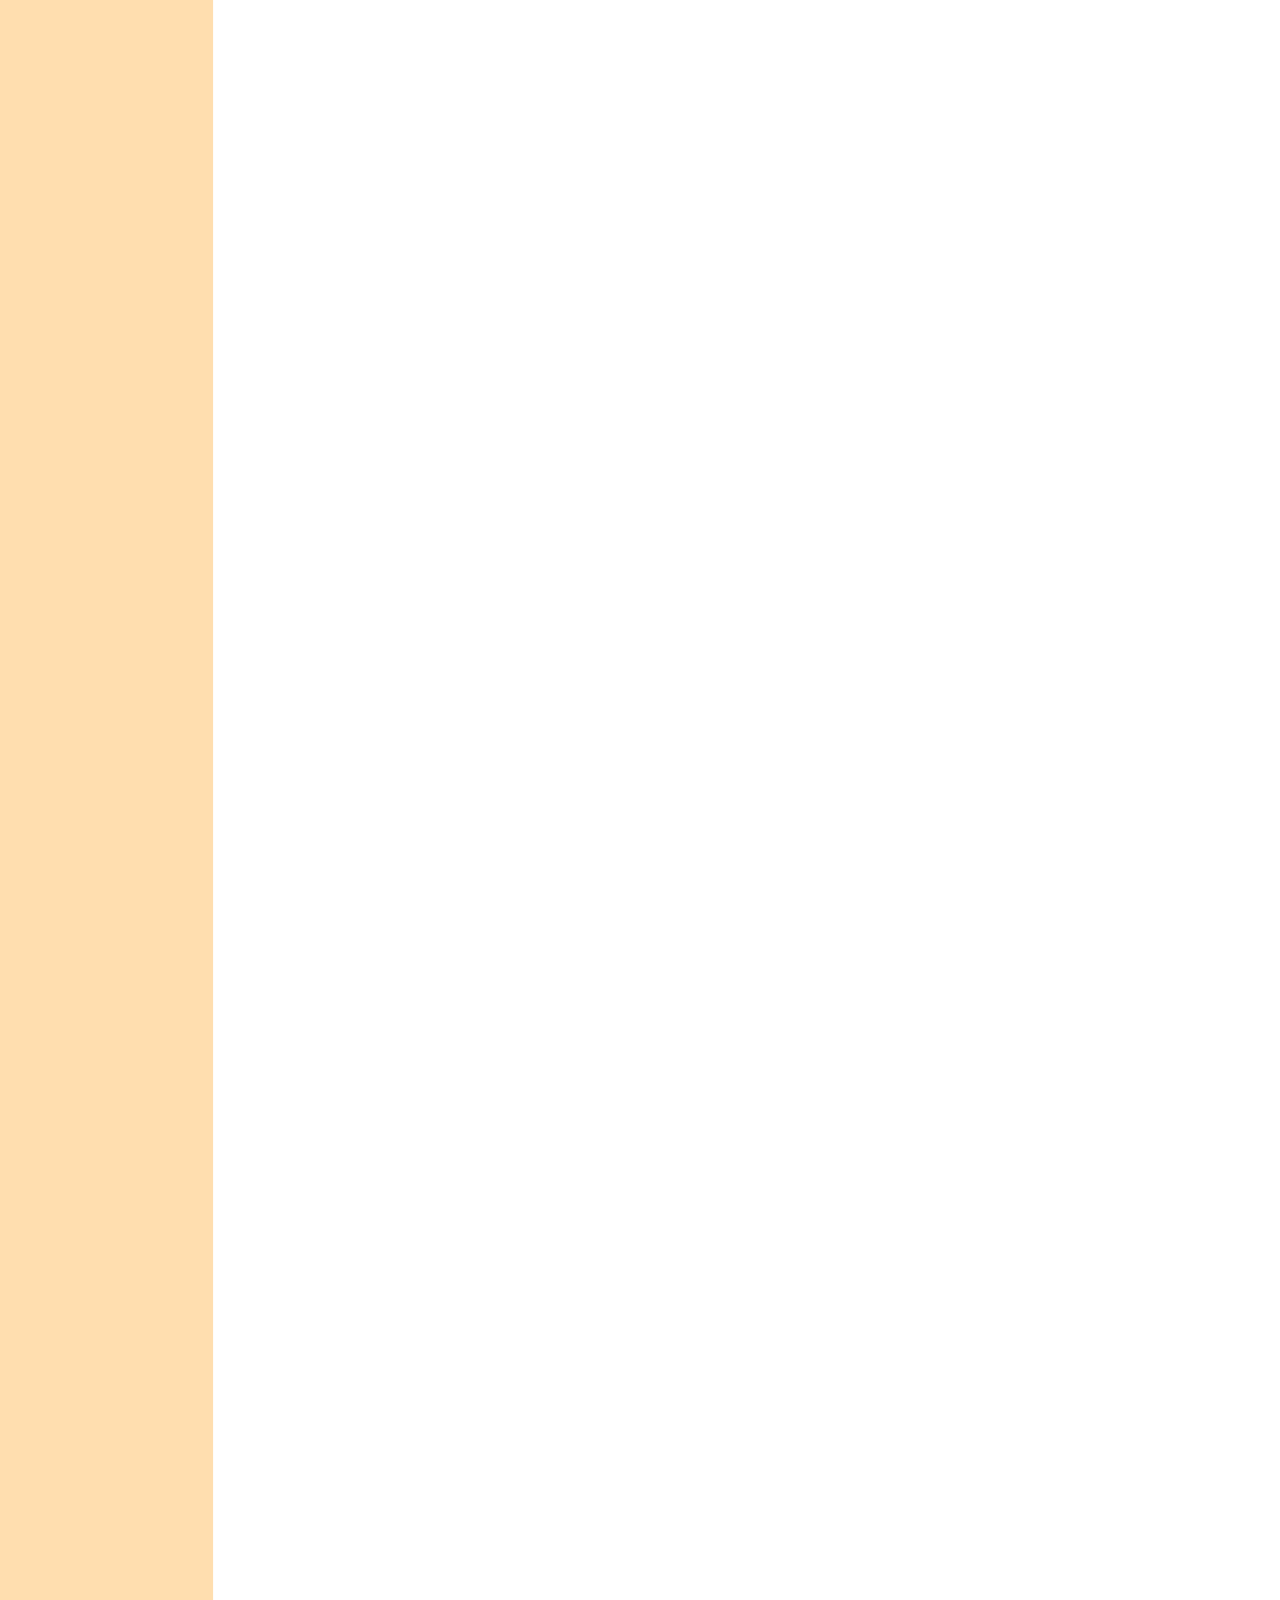
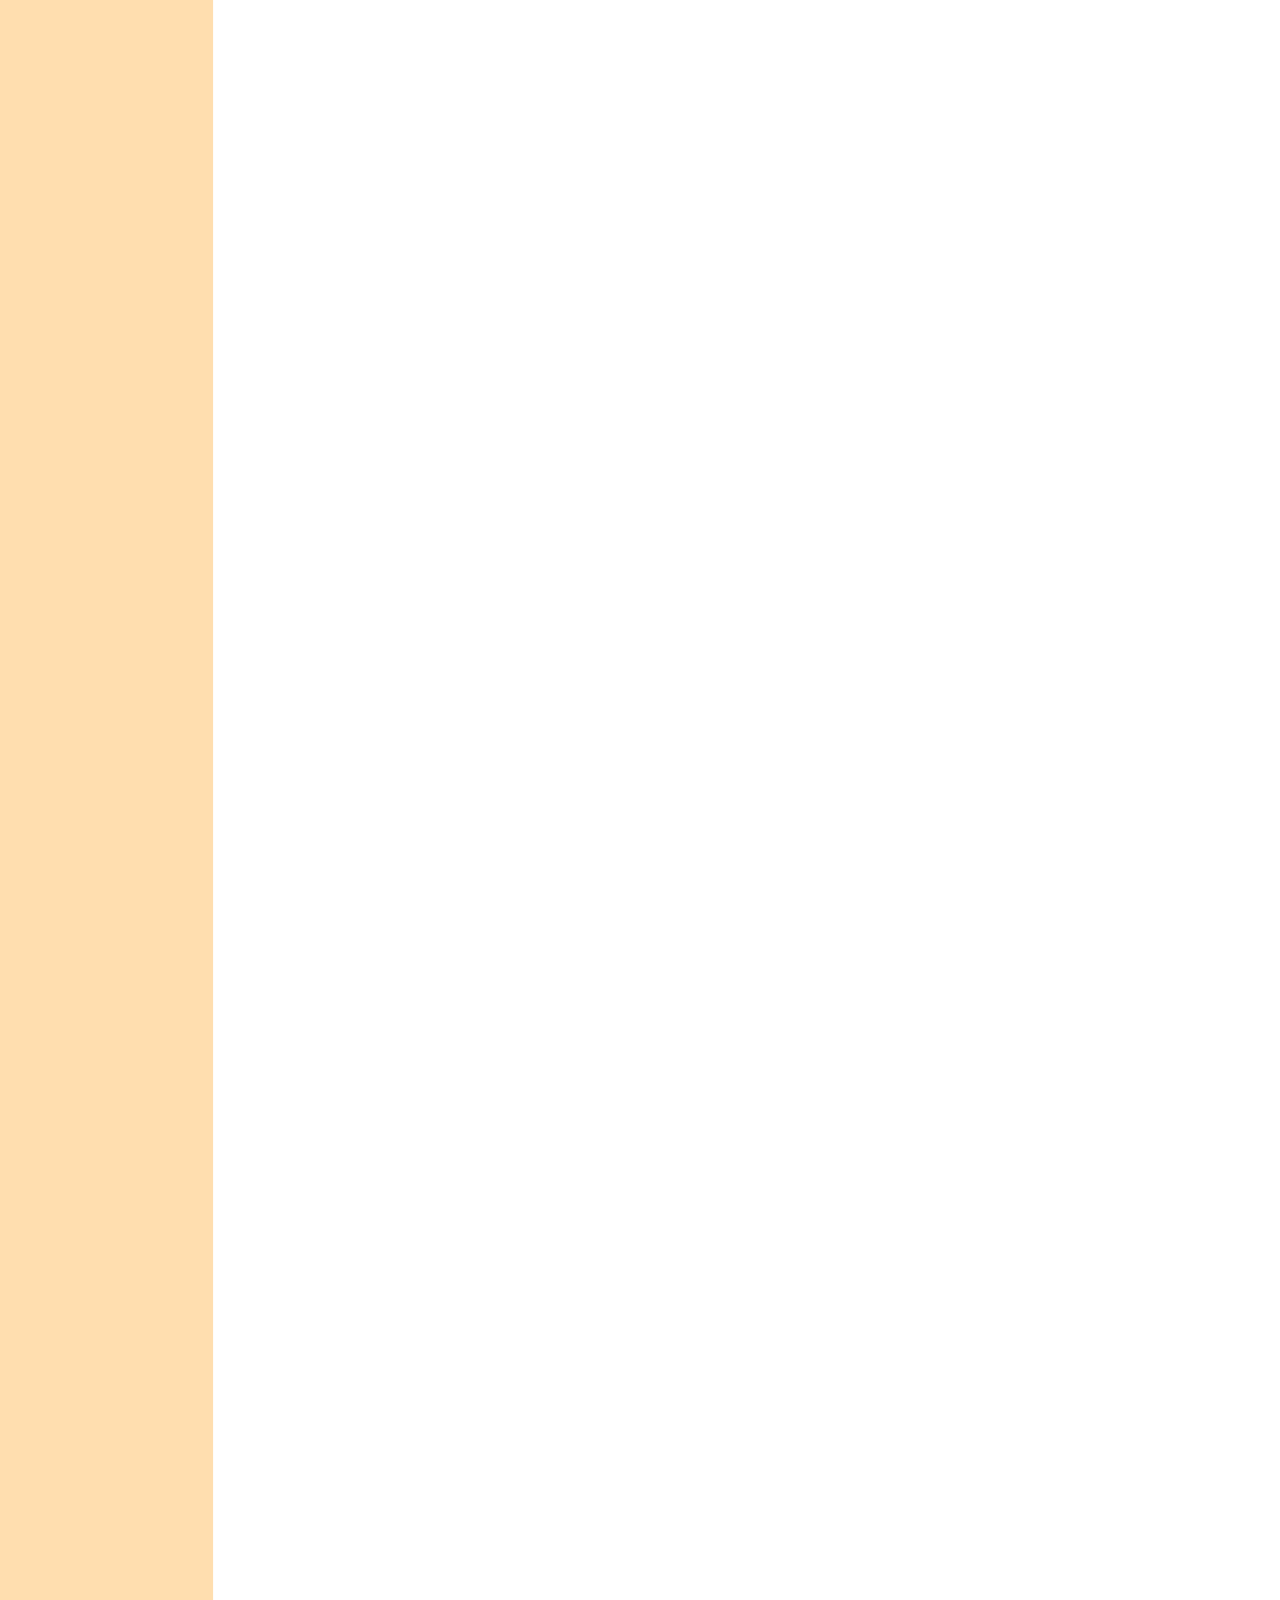
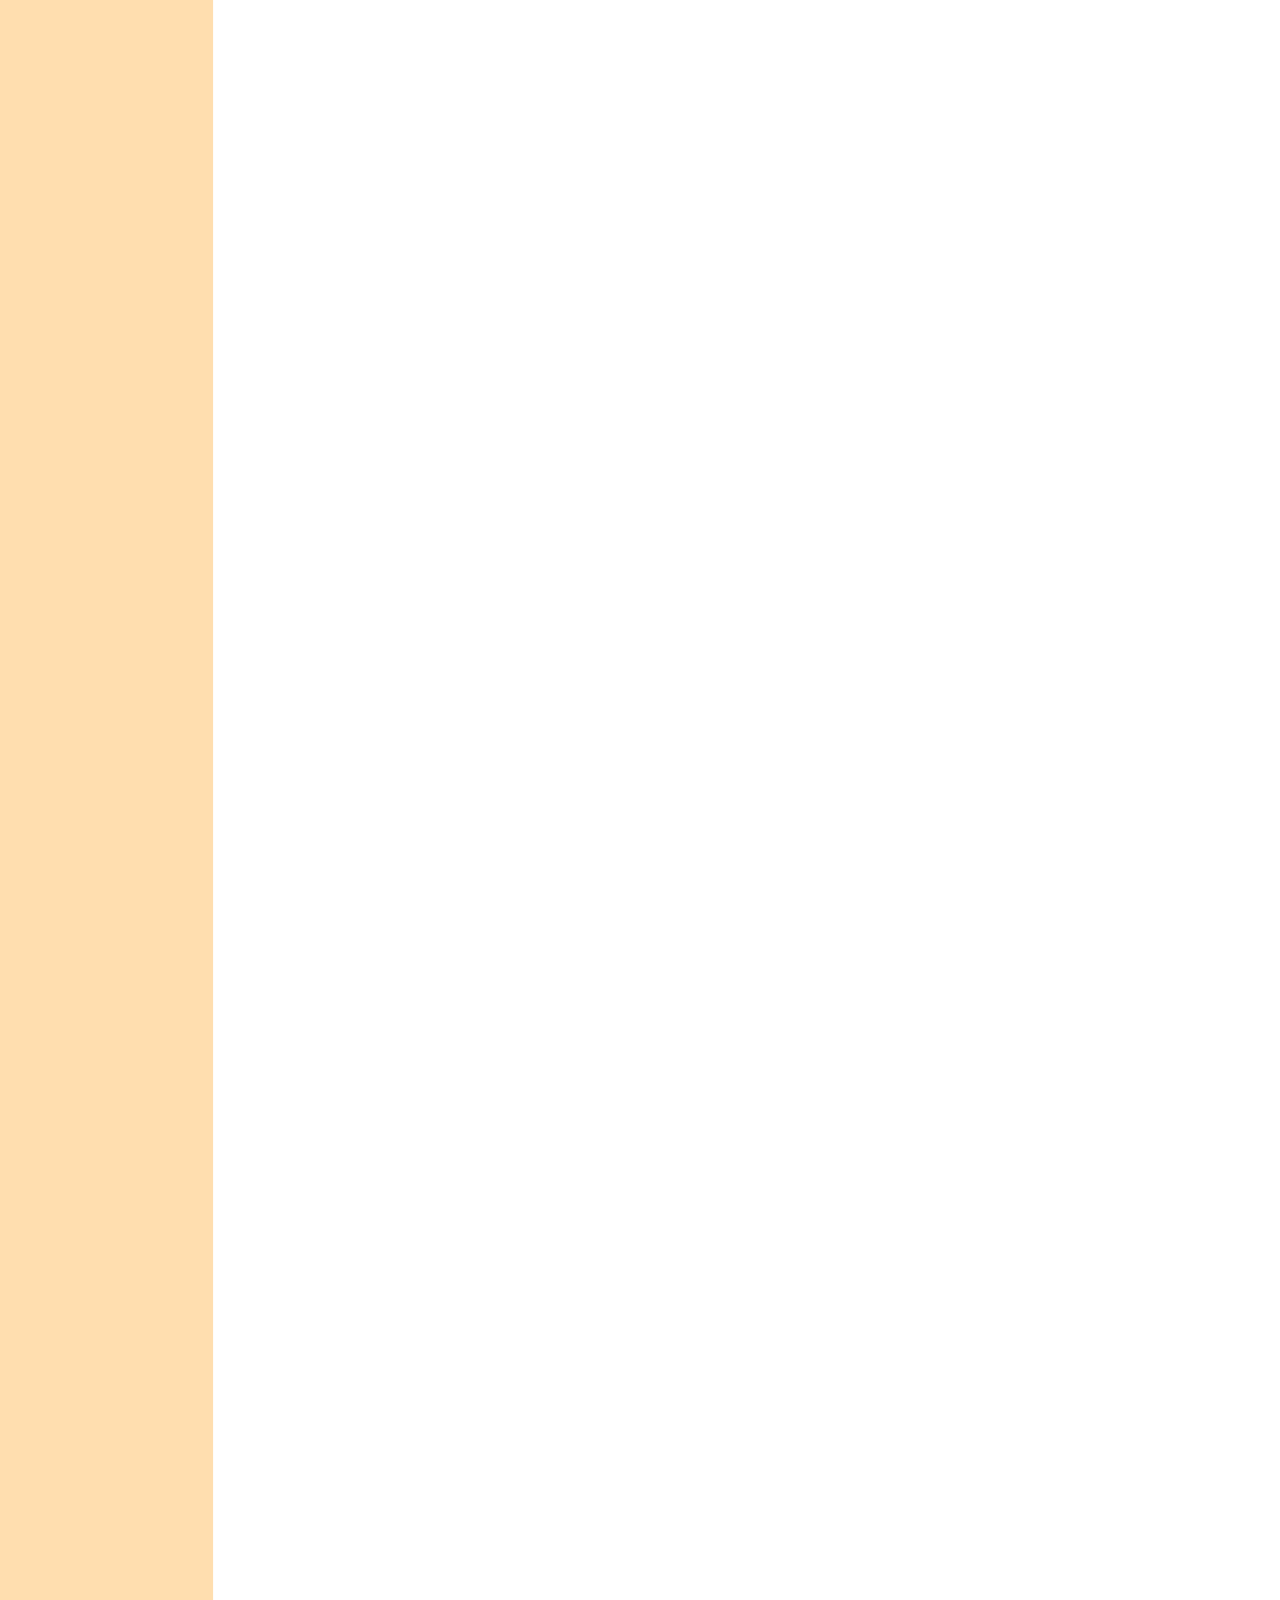
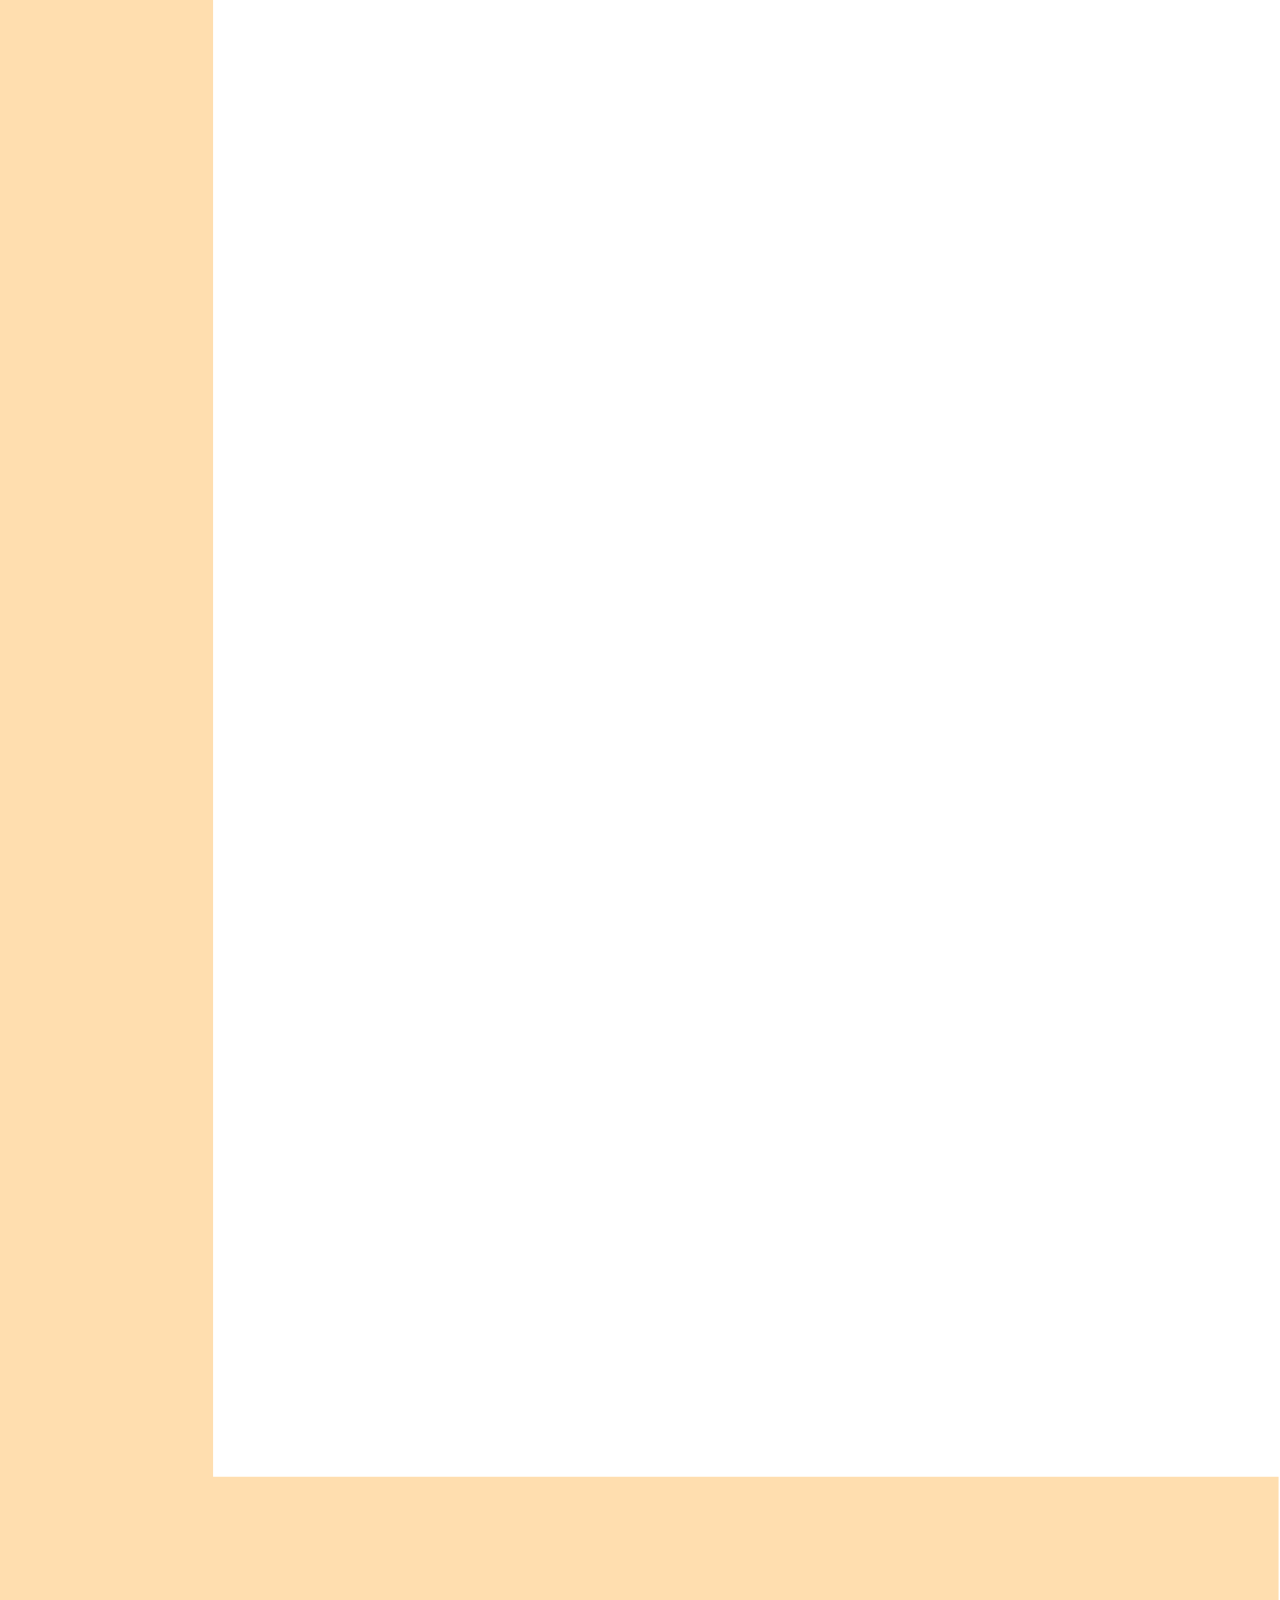
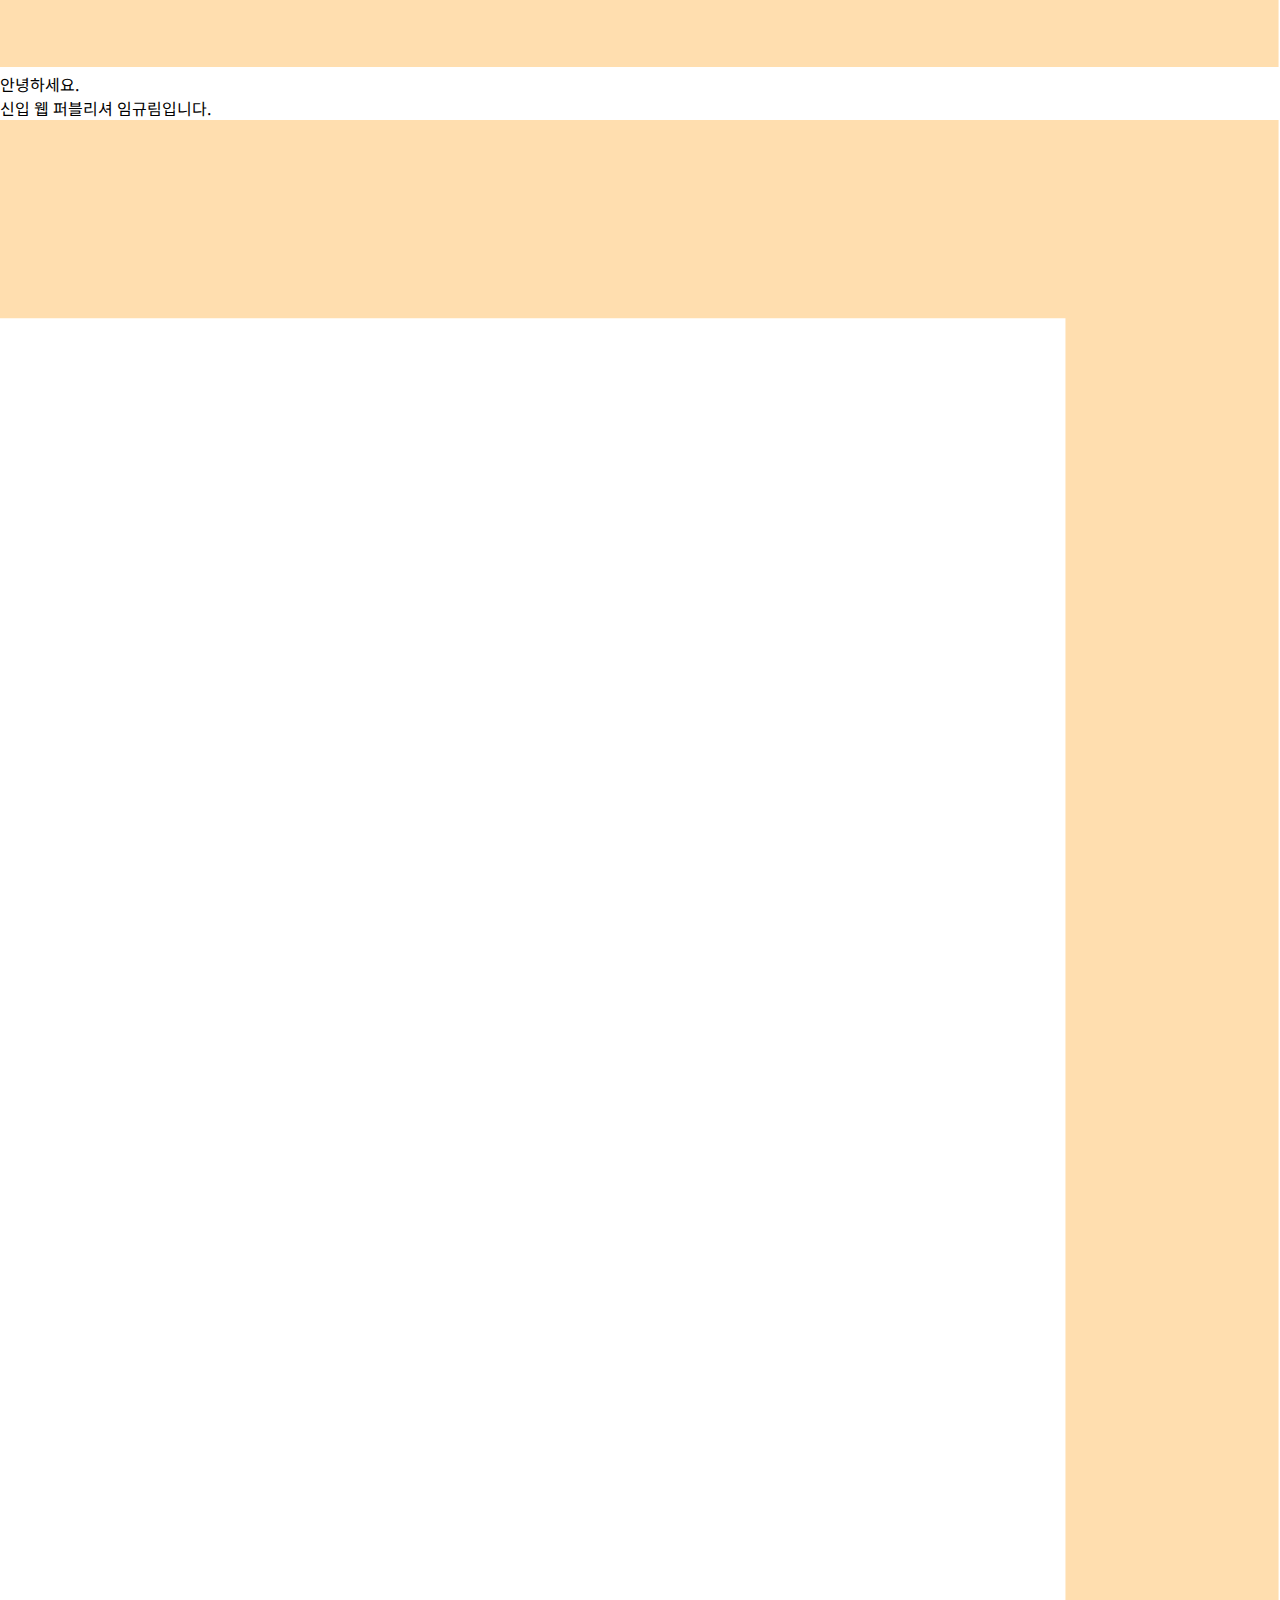
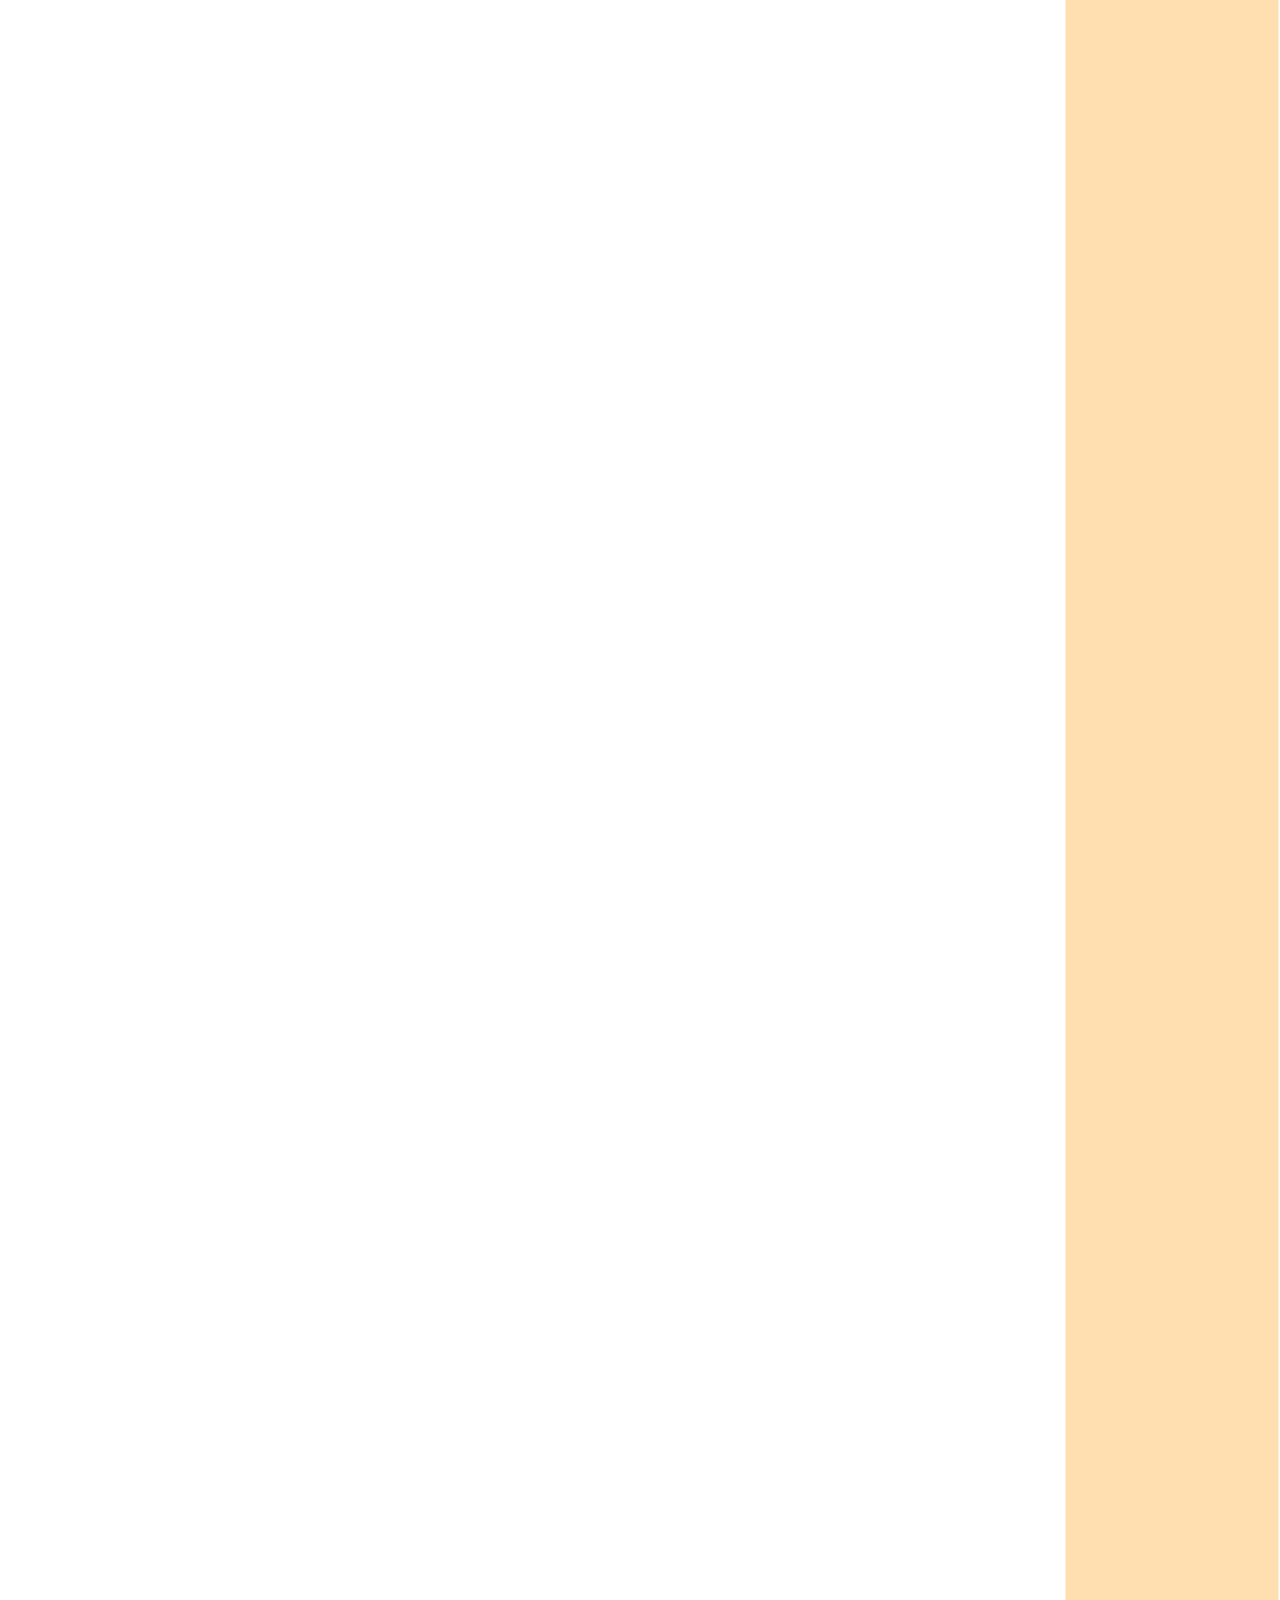
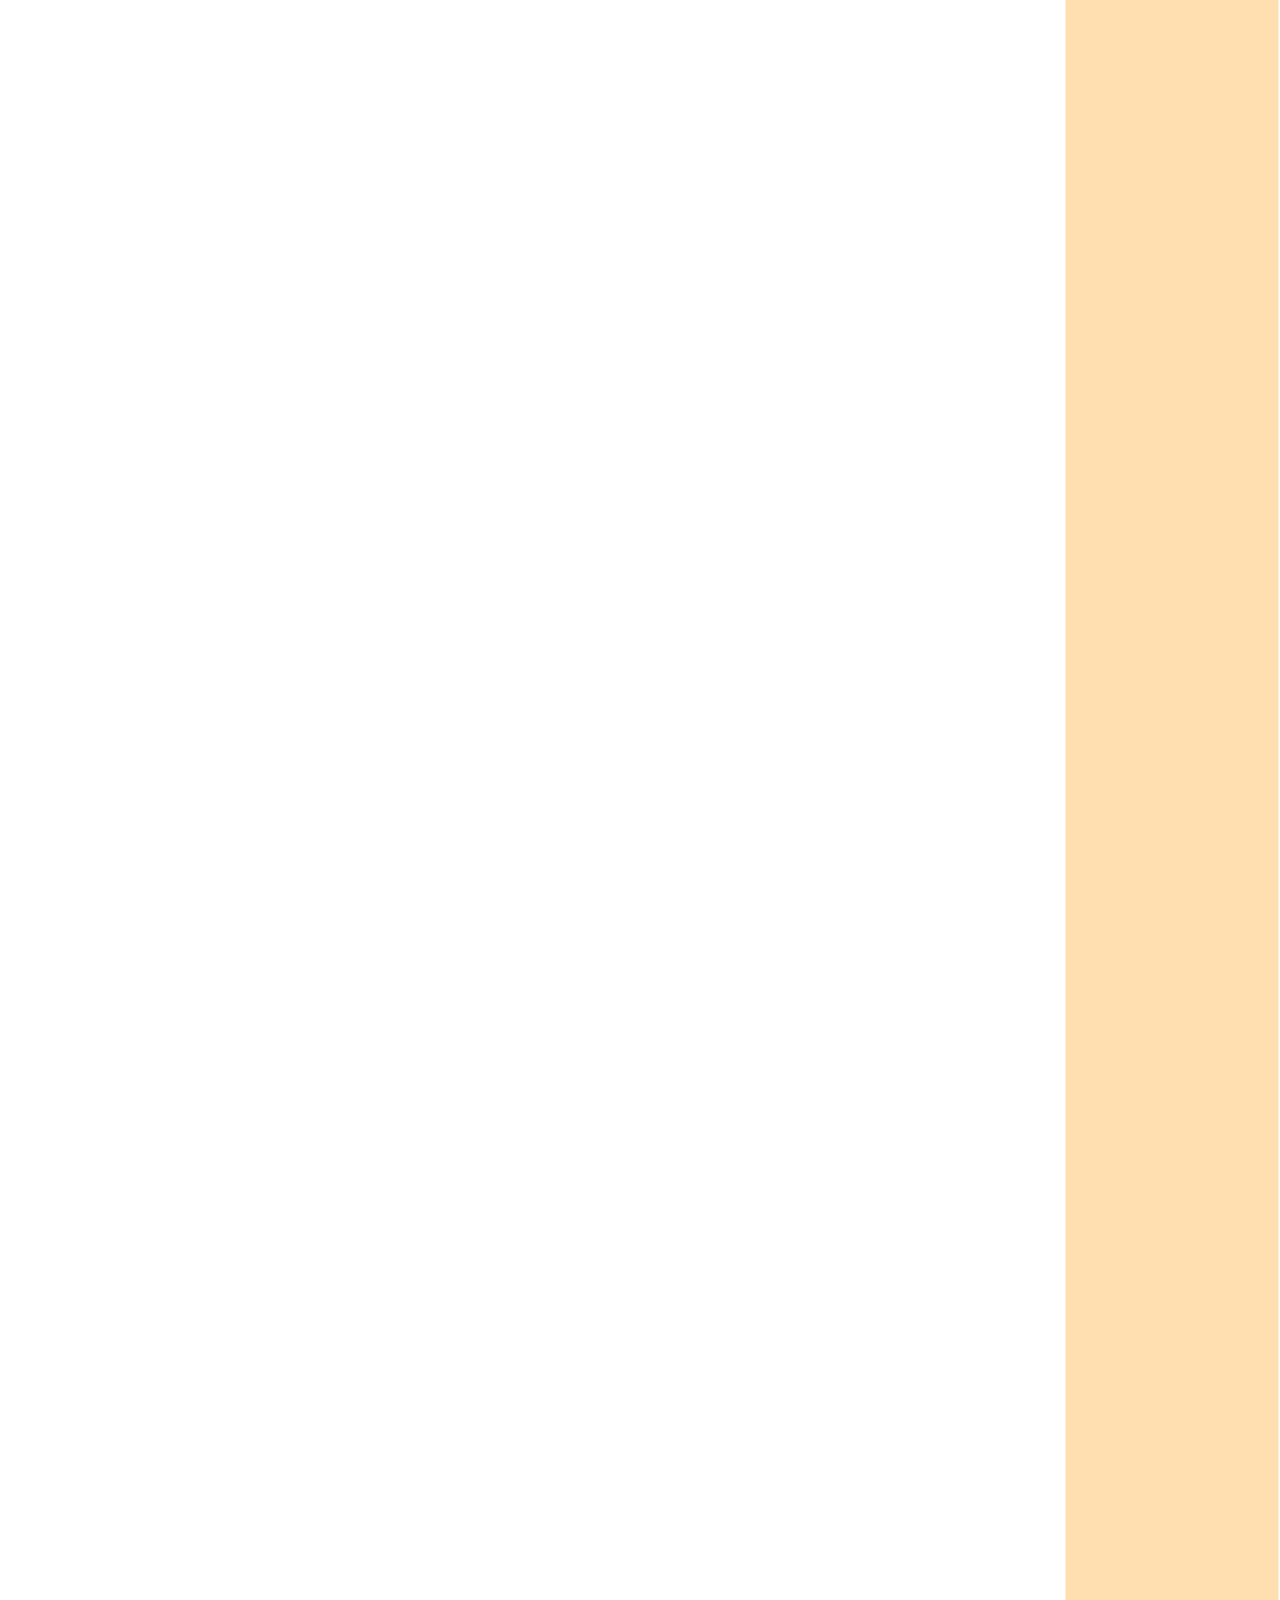
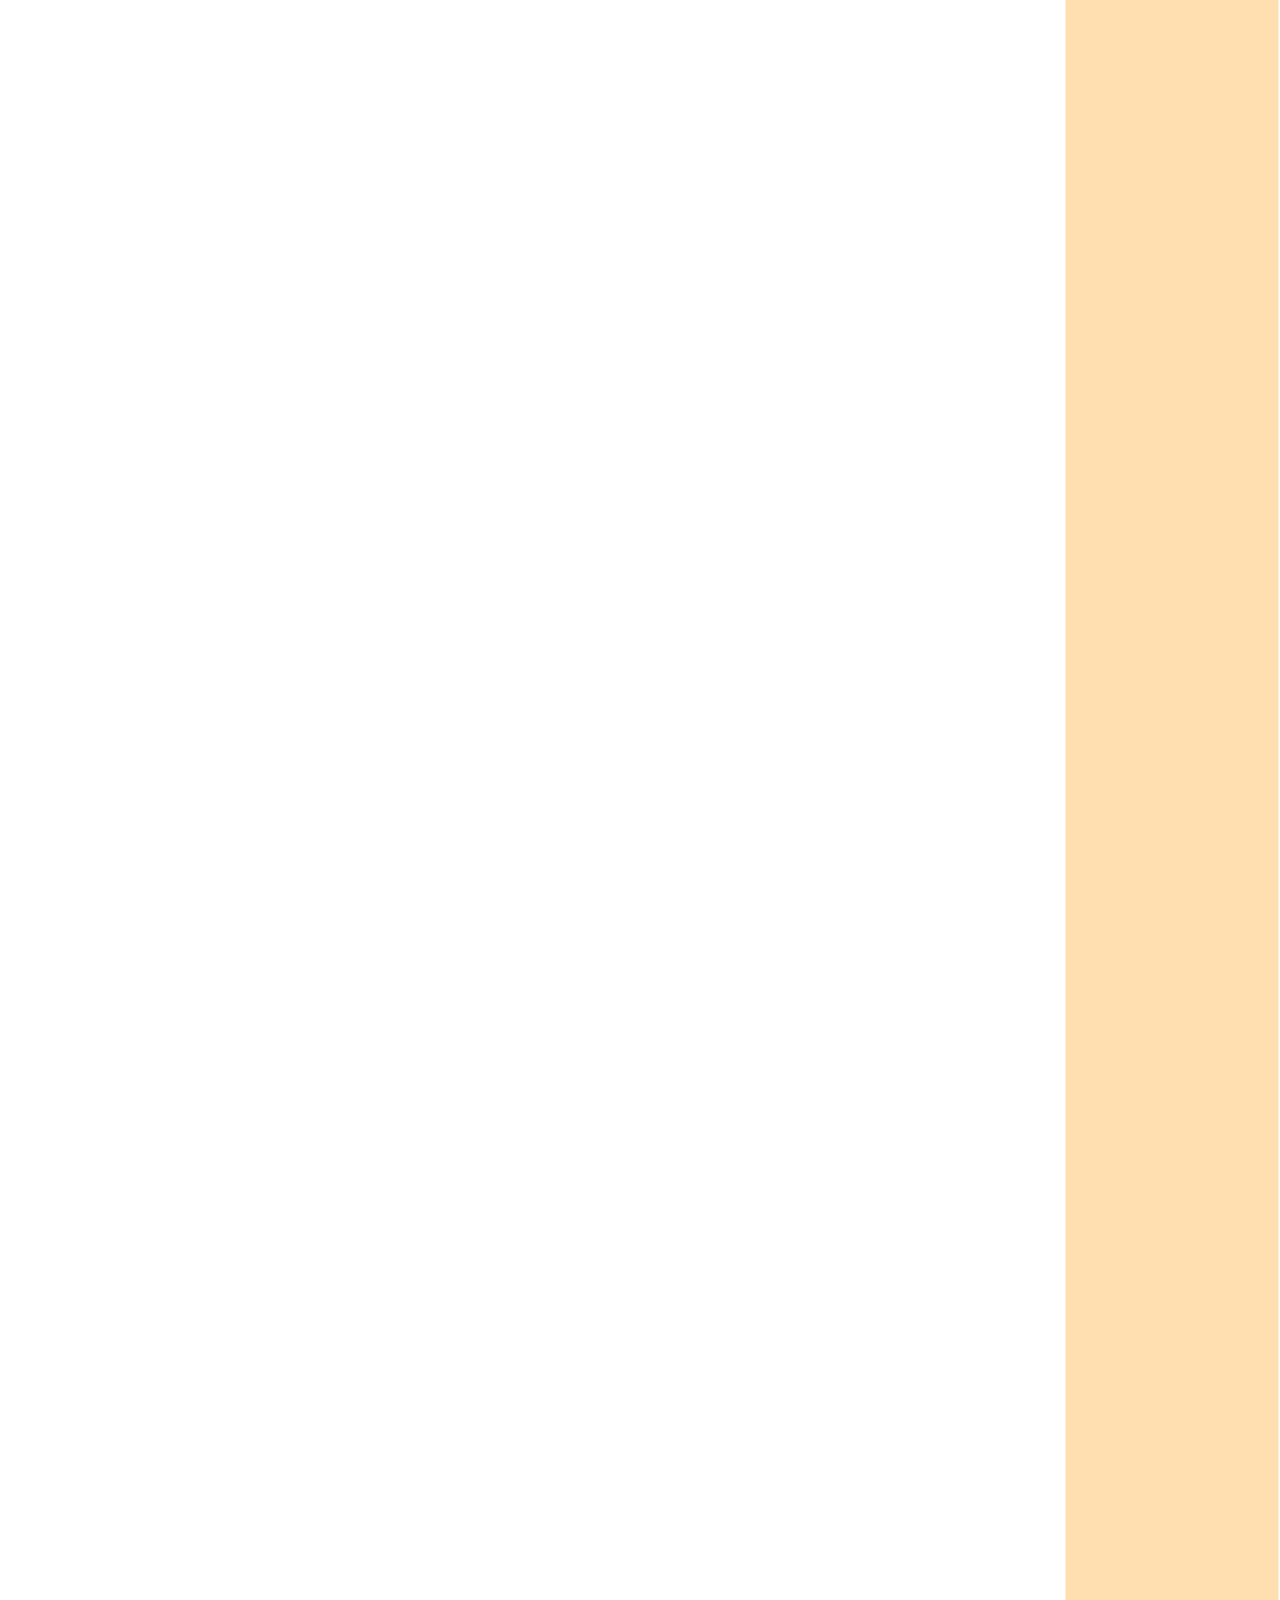
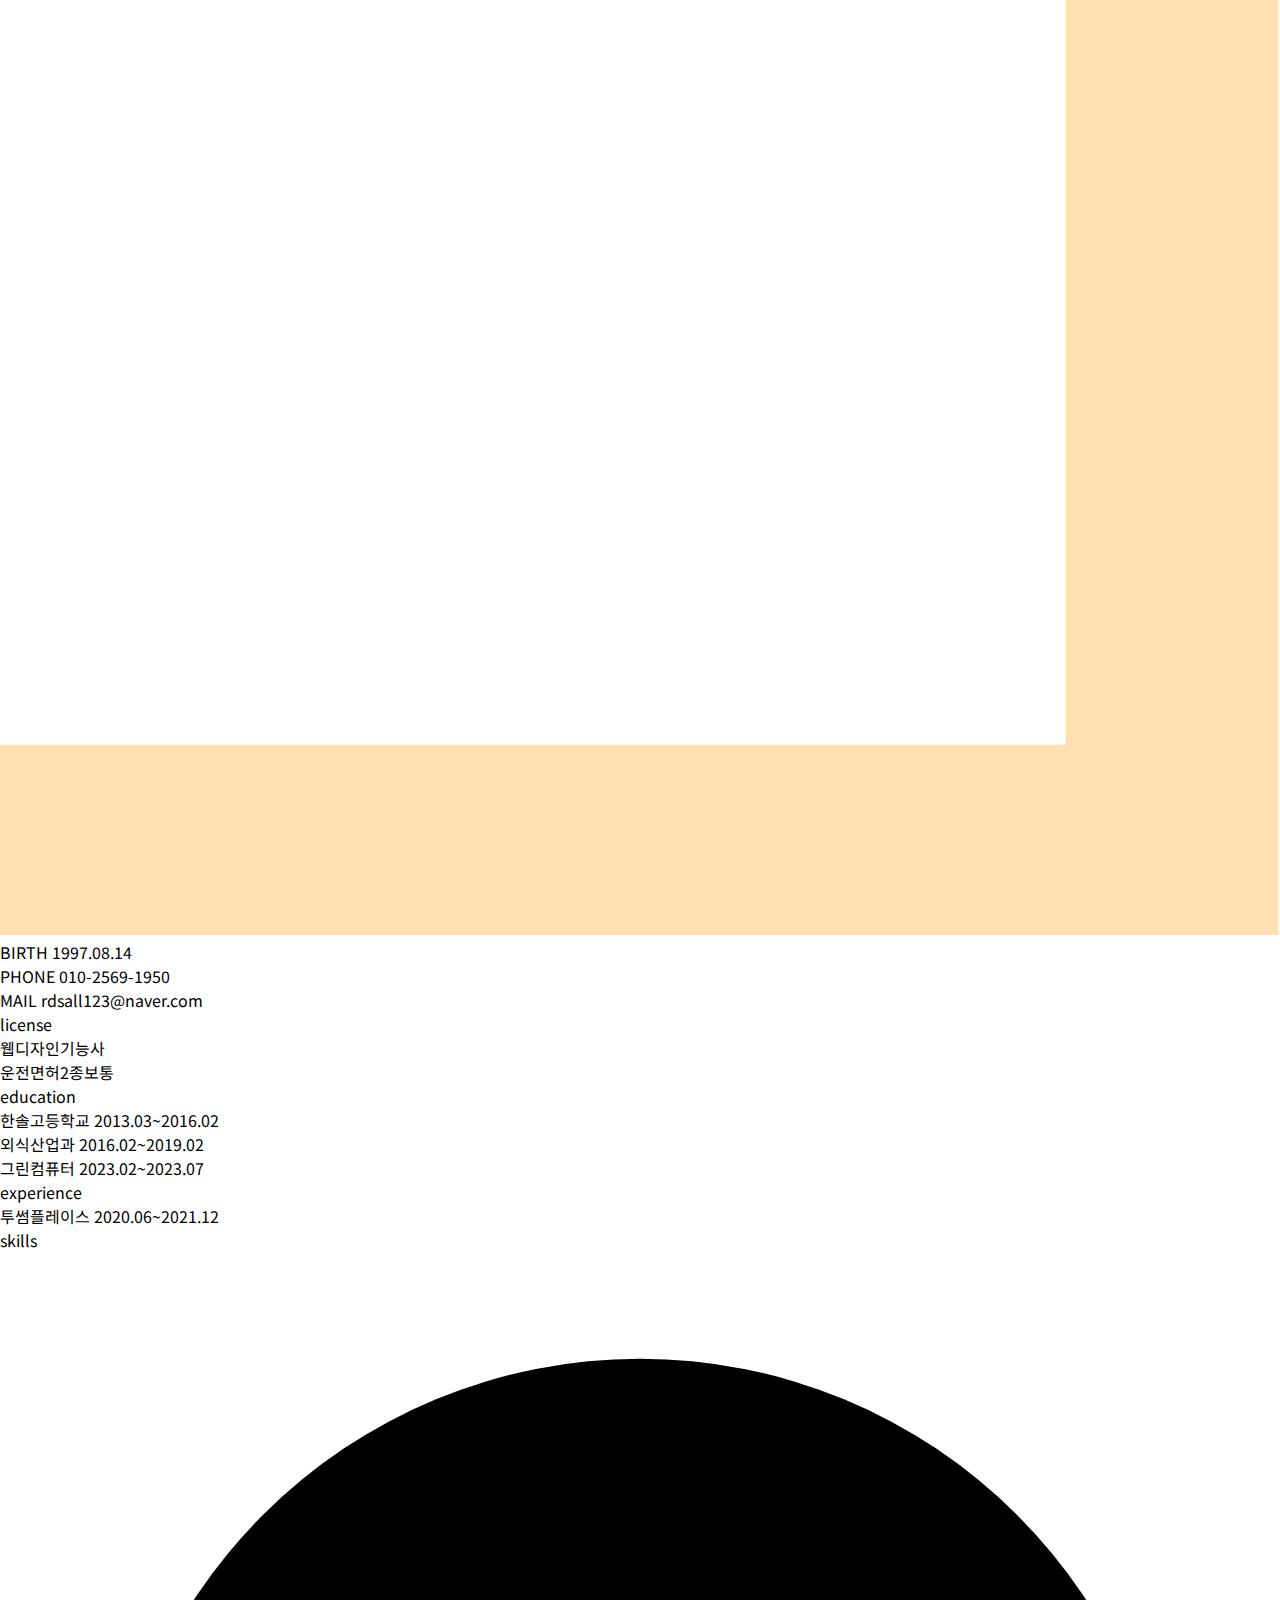
==== commit 64c0e4c0: "t" ====
--- a/index.html
+++ b/index.html
@@ -22,6 +22,24 @@
 </head>
 
 <body>
+    <!-- 버블효과 -->
+    <div class="wrapper">
+        <div class="bubble"></div>
+        <div class="bubble"></div>
+        <div class="bubble"></div>
+        <div class="bubble"></div>
+        <div class="bubble"></div>
+        <div class="bubble"></div>
+        <div class="bubble"></div>
+        <div class="bubble"></div>
+        <div class="bubble"></div>
+        <div class="bubble"></div>
+        <div class="bubble"></div>
+        <div class="bubble"></div>
+        <div class="bubble"></div>
+        <div class="bubble"></div>
+   </div>
+
     <!-- 물결 효과 -->
     <div class="fixedDecoWave">
         <svg class="waves" xmlns="http://www.w3.org/2000/svg" xmlns:xlink="http://www.w3.org/1999/xlink"
@@ -43,13 +61,29 @@
         </svg>
     </div>
     <!-- 물결효과 -->
+    <!-- 마우스 스크롤 -->
+    <!-- <div class="hero">
+	
+        <h1>Animated SVG <br>Scrolling Mouse Icon</h1>
+        
+        <a class="scroll-link" href="#content">
+            <svg class="mouse" xmlns="http://www.w3.org/2000/svg" viewBox="0 0 76 130" preserveAspectRatio="xMidYMid meet">
+            <g fill="none" fill-rule="evenodd">
+                <rect width="70" height="118" x="1.5" y="1.5" stroke="#FFF" stroke-width="3" rx="36"/>
+                <circle class="scroll" cx="36.5" cy="31.5" r="4.5" fill="#FFF"/>
+            </g>
+        </svg>
+        </a>
+        
+    </div> -->
+    <!-- 마우스스크롤 -->
     <!-- 마우스커서 -->
     <div id="cursor" style="top: 901px; left: 290px;"></div>
     <script src="./js/mouse.js"></script>
     <!-- 마우스커서 -->
-    <div class="wrap grid">
+    <div class="wrap grid scroll-container">
         <div class="btnTop">TOP</div>
-        <div class="header">
+        <div class="header scroll-area">
             <div class="inner-header">
                 <div class="title">
                     <p>im gyu rim</p>
@@ -110,7 +144,7 @@
             </div>
 
         </div>
-        <div class="aboutT">
+        <div class="aboutT scroll-area">
             <section class="about_list">
                 <ul>
                     <li>im gyu rim</li>
@@ -189,7 +223,7 @@
                 </ul>
             </section>
         </div>
-        <div class="aboutB">
+        <div class="aboutB scroll-area">
             <section class="skills">
                 <h4>skills</h4>
                 <ul class="skill_List">
@@ -248,7 +282,7 @@
                 <div class="box"></div>
             </section>
         </div>
-        <div class="popup">
+        <div class="popup scroll-area" >
             <div class="popupbox"><img src="./img/img/windowb.png" alt="보라색윈도우창"></div>
             <h1><span>01</span>popup design</h1>
             <section class="popupImg">
@@ -414,7 +448,7 @@
                 <div class="btnPopupClose"><a href="#">close</a></div>
                 </section>
         </div>
-        <div class="banner">
+        <div class="banner scroll-area">
             <div class="bannerbox"><img src="./img/img/windowp.png" alt="분홍색윈도우창"></div>
             <h1><span>02</span>banner design</h1>
             <section class="bannerImg">
@@ -422,7 +456,7 @@
                     <li class="on">
                         <img src="./banner/primera.png" alt="프리메라 배너">
                         <ul>
-                            <li>
+                            <li >
                                 <h4>프리메라</h4>
                                 <ul>
                                     <li>작업기간 <span></span></li>
@@ -501,7 +535,7 @@
                 <a class="nextbtn" href="#">next</a>
             </section>
         </div>
-        <div class="redesign">
+        <div class="redesign scroll-area">
             <div class="redesignbox"><img src="./img/img/windowy.png" alt="노란색윈도우창"></div>
             <h1><span>03</span>redesign PAGE</h1>
             <div class="hongkongmain">
@@ -528,16 +562,16 @@
                 </ul>
             </div><a href="#">상세보기</a>
         </div>
-        <div class="contact">
+        <div class="contact scroll-area">
             <div class="contactbox"><img src="./img/img/thank.png" alt=""></div>
             <div class="con_list">
-               <ul>
+                <ul>
                     <li><a href="#"><img src="./img/img/QR.png" alt="qr코드"></a></li>
                     <li><a href="#"><img src="./img/img/github.png" alt="깃허브"></a></li>
-               </ul>
+             </ul>
             </div>
         </div>
     </div>
 </body>
 
-</html>+</html> --- a/css/index.css
+++ b/css/index.css
@@ -101,6 +101,104 @@
 .waves.on {
     transform: scaleY(1.5);
 }
+/* 버블효과 */
+.wrapper {
+    height: 100%;
+    width: 100%;
+    position: absolute;
+    z-index: 100;
+}
+.wrapper .bubble {
+    height: 60px;
+    width: 60px;
+    border: 2px solid rgba(255, 255, 255, 0.7);
+    border-radius: 50px;
+    position: absolute;
+    animation: animate 10s linear infinite;
+}
+.wrapper .bubble:nth-child(1) {
+    top: 20%;
+    left: 20%;
+    animation-duration: 8s;
+  }
+  .wrapper .bubble:nth-child(2) {
+    top: 60%;
+    left: 80%;
+    animation-duration: 10s;
+  }
+  .wrapper .bubble:nth-child(3) {
+    top: 40%;
+    left: 40%;
+    animation-duration: 3s;
+  }
+  .wrapper .bubble:nth-child(4) {
+    top: 66%;
+    left: 30%;
+    animation-duration: 7s;
+  }
+  .wrapper .bubble:nth-child(5) {
+    top: 90%;
+    left: 10%;
+    animation-duration: 9s;
+  }
+  .wrapper .bubble:nth-child(6) {
+    top: 30%;
+    left: 60%;
+    animation-duration: 5s;
+  }
+  .wrapper .bubble:nth-child(7) {
+    top: 70%;
+    left: 20%;
+    animation-duration: 8s;
+  }
+  .wrapper .bubble:nth-child(8) {
+    top: 75%;
+    left: 60%;
+    animation-duration: 10s;
+  }
+  .wrapper .bubble:nth-child(9) {
+    top: 50%;
+    left: 50%;
+    animation-duration: 6s;
+  }
+  .wrapper .bubble:nth-child(10) {
+    top: 45%;
+    left: 20%;
+    animation-duration: 10s;
+  }
+  .wrapper .bubble:nth-child(11) {
+    top: 10%;
+    left: 90%;
+    animation-duration: 9s;
+  }
+  .wrapper .bubble:nth-child(12) {
+    top: 20%;
+    left: 70%;
+    animation-duration: 7s;
+  }
+  .wrapper .bubble:nth-child(13) {
+    top: 20%;
+    left: 20%;
+    animation-duration: 8s;
+  }
+  .wrapper .bubble:nth-child(14) {
+    top: 60%;
+    left: 5%;
+    animation-duration: 6s;
+  }
+  .wrapper .bubble:nth-child(15) {
+    top: 90%;
+    left: 80%;
+    animation-duration: 9s;
+  }
+  @keyframes animate {
+    0% {
+      transform: scale(0) translateY(0) rotate(70deg);
+    }
+    100% {
+      transform: scale(1.3) translateY(-100px) rotate(360deg);
+    }
+
 
 /* top */
 .btnTop {
@@ -133,6 +231,68 @@
     background-image: linear-gradient(90deg, #000 1px, transparent 1px), linear-gradient(90deg, #000 1px, transparent 1px), linear-gradient(#000 1px, transparent 1px), linear-gradient(#000 1px, transparent 1px);
 }
 
+/* 마우스 스크롤 */
+/* .hero {
+	position: relative;
+	min-height: 100vh;
+	display: flex;
+	align-items: center;
+	justify-content: center;
+	padding: 12rem 2rem;
+	color: white;
+	background: {
+		image: linear-gradient(to bottom,  rgba(69,72,77,1) 0%,rgba(0,0,0,1) 100%), url('https://source.unsplash.com/random/1920x1080/?sky');
+		blend-mode: multiply;
+		size: cover;
+	}
+}
+
+.mouse {
+	max-width: $mouse-width;
+	width: 100%;
+	height: auto;
+}
+
+.scroll {
+	animation-name: scroll;
+	animation-duration: 1.5s;
+	animation-timing-function: cubic-bezier(0.650, -0.550, 0.250, 1.500);
+	animation-iteration-count: infinite;
+	transform-origin: 50% 20.5px;
+	will-change: transform, opacity;
+	opacity: 1;
+}
+
+.scroll-link {
+	position: absolute;
+	bottom: 1rem;
+	left: 50%;
+	transform: translateX(-50%);
+}
+
+@keyframes scroll {
+
+	0%, 20% {
+		transform: translateY(0) scaleY(1);
+	}
+
+	100% {
+		transform: translateY(36px) scaleY(2);
+		opacity: 0;
+	}
+
+}
+
+.content {
+	min-height: 100vh;
+	max-width: 28rem;
+	margin: 0 auto;
+	display: flex;
+	flex-direction: column;
+	align-items: center;
+	justify-content: center;
+	text-align: center; 
+} */
 /* header */
 .header {
     position: relative;
@@ -359,13 +519,15 @@
 }
 
 .skills circle {
-    fill: none;
-    stroke: #a4aff7;
+    /* fill: #fff; */
+    stroke: #fff;
     stroke-dasharray: 314;
     stroke-dashoffset: 314;
     transition: all 0.5s ease 0s;
     stroke-width: 9;
-}
+    opacity: 0.6;
+}
+
 
 .skills p {
     font-size: 13px;
@@ -424,8 +586,12 @@
     height: 290px;
     padding: 10px 10px;
     position: relative;
-}
-
+    /* animation: motion 0.3s linear 0s infinite alternate; margin-top: 0; */
+}  
+@keyframes motion {
+    /* 0% {margin-top: 0px;}
+    100% {margin-top: 10px;} */
+}
 .popupImg>ul>li img {
     width: 100%;
     height: 100%;
@@ -650,6 +816,7 @@
     width: 84%;
     height: 91%;
     margin: 0 auto;
+    position: relative;
 }
 
 .bannerbox img {
@@ -671,36 +838,46 @@
 }
 
 .bannerImg {
-      left: 0%;
-      top: 21%;
-      /* transform: translate(-50%,-50%); */
-      width: 400%;
-      position: absolute;
-}
-
-.bannerImg>ul {
-    display: flex;
-}
-
-.bannerImg>ul>li {
-    width: 1594px;
+    width: 100%;
+    height: 100%;
     margin: 0 auto;
-    height: 410px;
-    position: absolute;
-    left: 2%;
-    top: 0;
+    overflow: hidden;
+    position: absolute;
+    left: 58%;
+    top: 36%;
+    transform: translate(-50%, -50%);
+}
+
+.train{
+    width:400%;
+    height: 100%;
+    display: flex;
+    transition:all 0s ease 0s;
+}
+
+.train>li {
+    flex: 1;
+    position: relative;
+}
+.bannerImg>ul>li.on {
+
 }
 
 .bannerImg>ul>li img {
-    width: 100%;
-    height: 100%;
-    object-fit: cover;
+    width: 1597px;
+    height: 100%;
+    object-fit: contain;
 }
 
 .bannerImg>ul>li>ul {
-   display: flex;
-}
-
+    display: flex;
+}
+.bannerImg>ul>li>ul>li{
+    position: absolute;
+    left: 44%;
+    bottom: 0%;
+    transform: translate(-50%, -50%);
+}
 .tabmenu {
     position: absolute;
     left: 150px;
@@ -742,6 +919,15 @@
     display: inline-block;
 
 }
+
+.train>li>ul>li h4{
+    font-size: 2rem;
+    font-weight: bold;
+}
+.train>li>ul>li>ul>li{
+    font-size: 18px;
+    font-weight: 400;
+}
 /* .redesign */
 .redesign {
     width: 100%;
@@ -764,10 +950,11 @@
 
 .redesign h1 {
     position: absolute;
-    left: 234px;
-    top: 53px;
-    font-size: 25px;
+    left: 297px;
+    top: 88px;
+    font-size: 2rem;
     font-weight: bolder;
+    text-transform: uppercase;
 }
 
 .hongkongmain {
@@ -777,10 +964,11 @@
 }
 
 .hongkongmain figure {
-    width: 800px;
+
+    width: 803px;
     height: 400px;
     overflow: hidden;
-    border-radius: 15px;
+
 }
 
 .hongkongmain>figure>img {
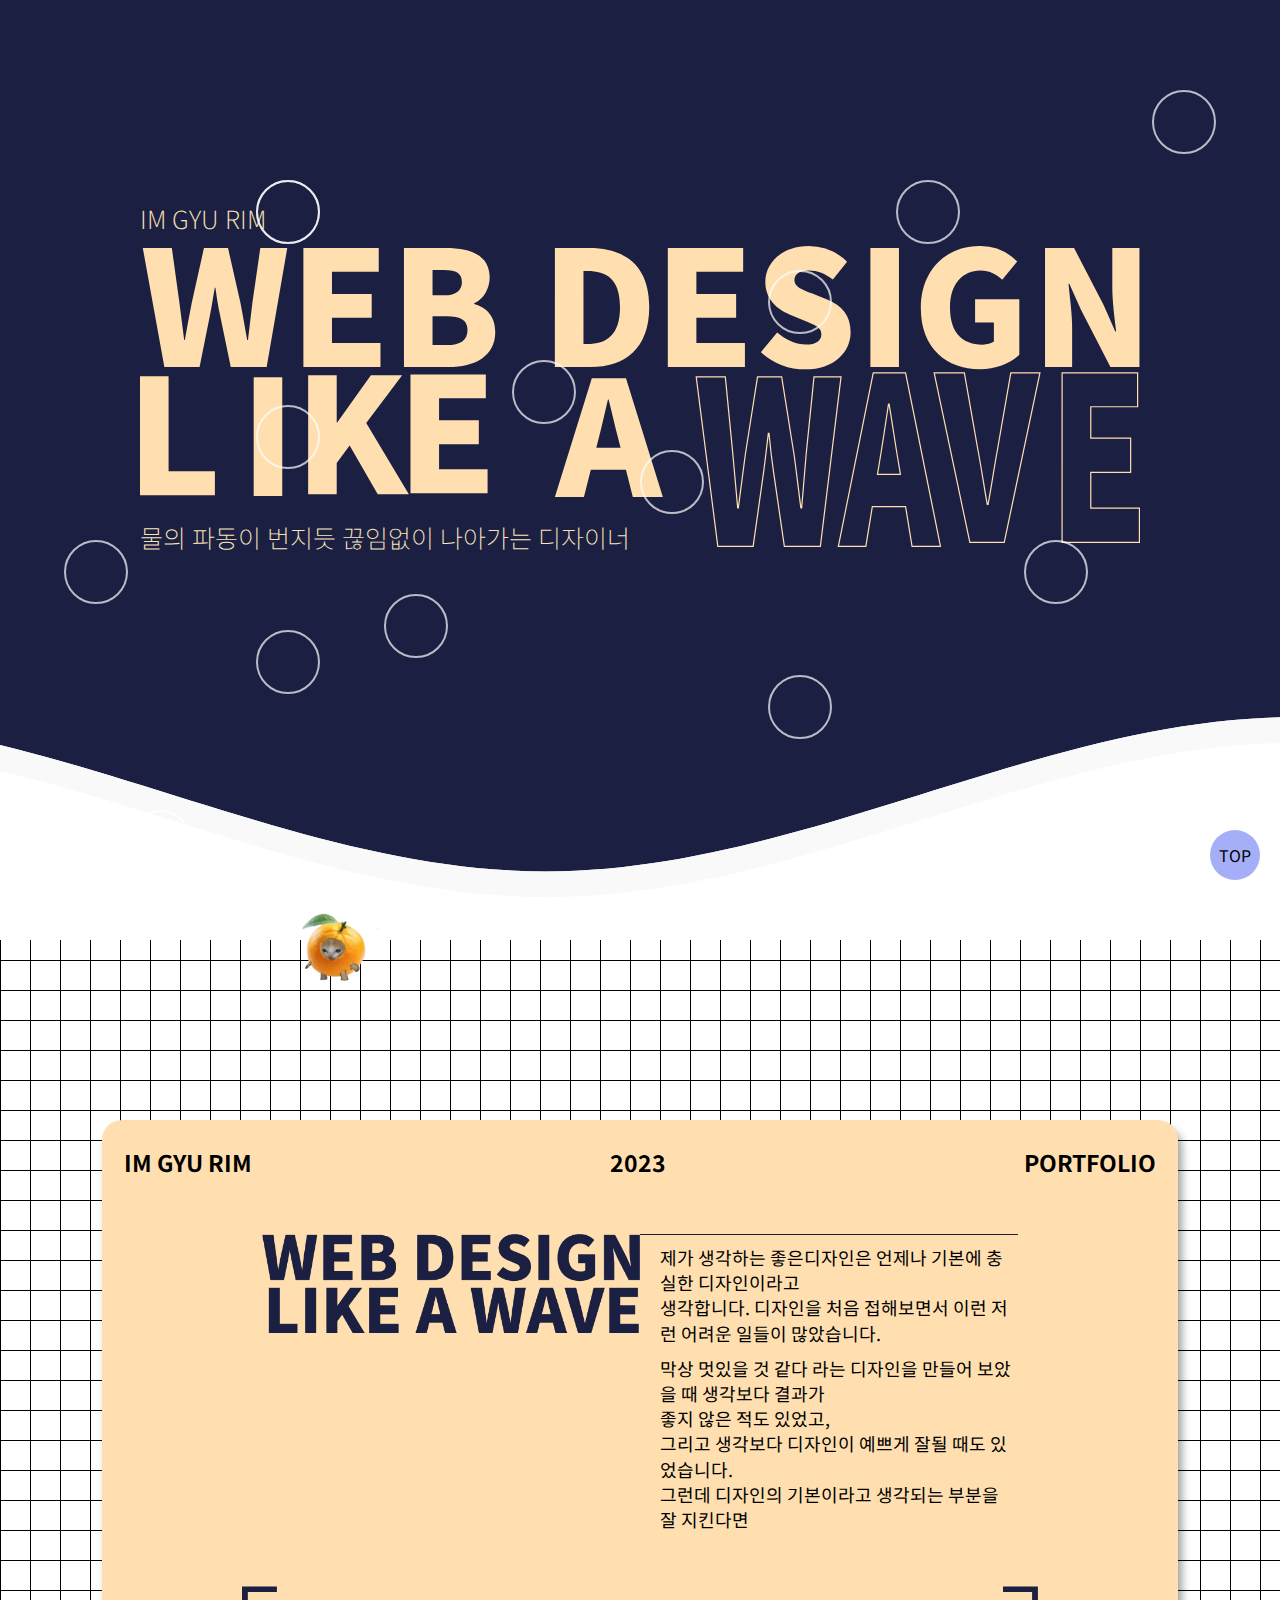
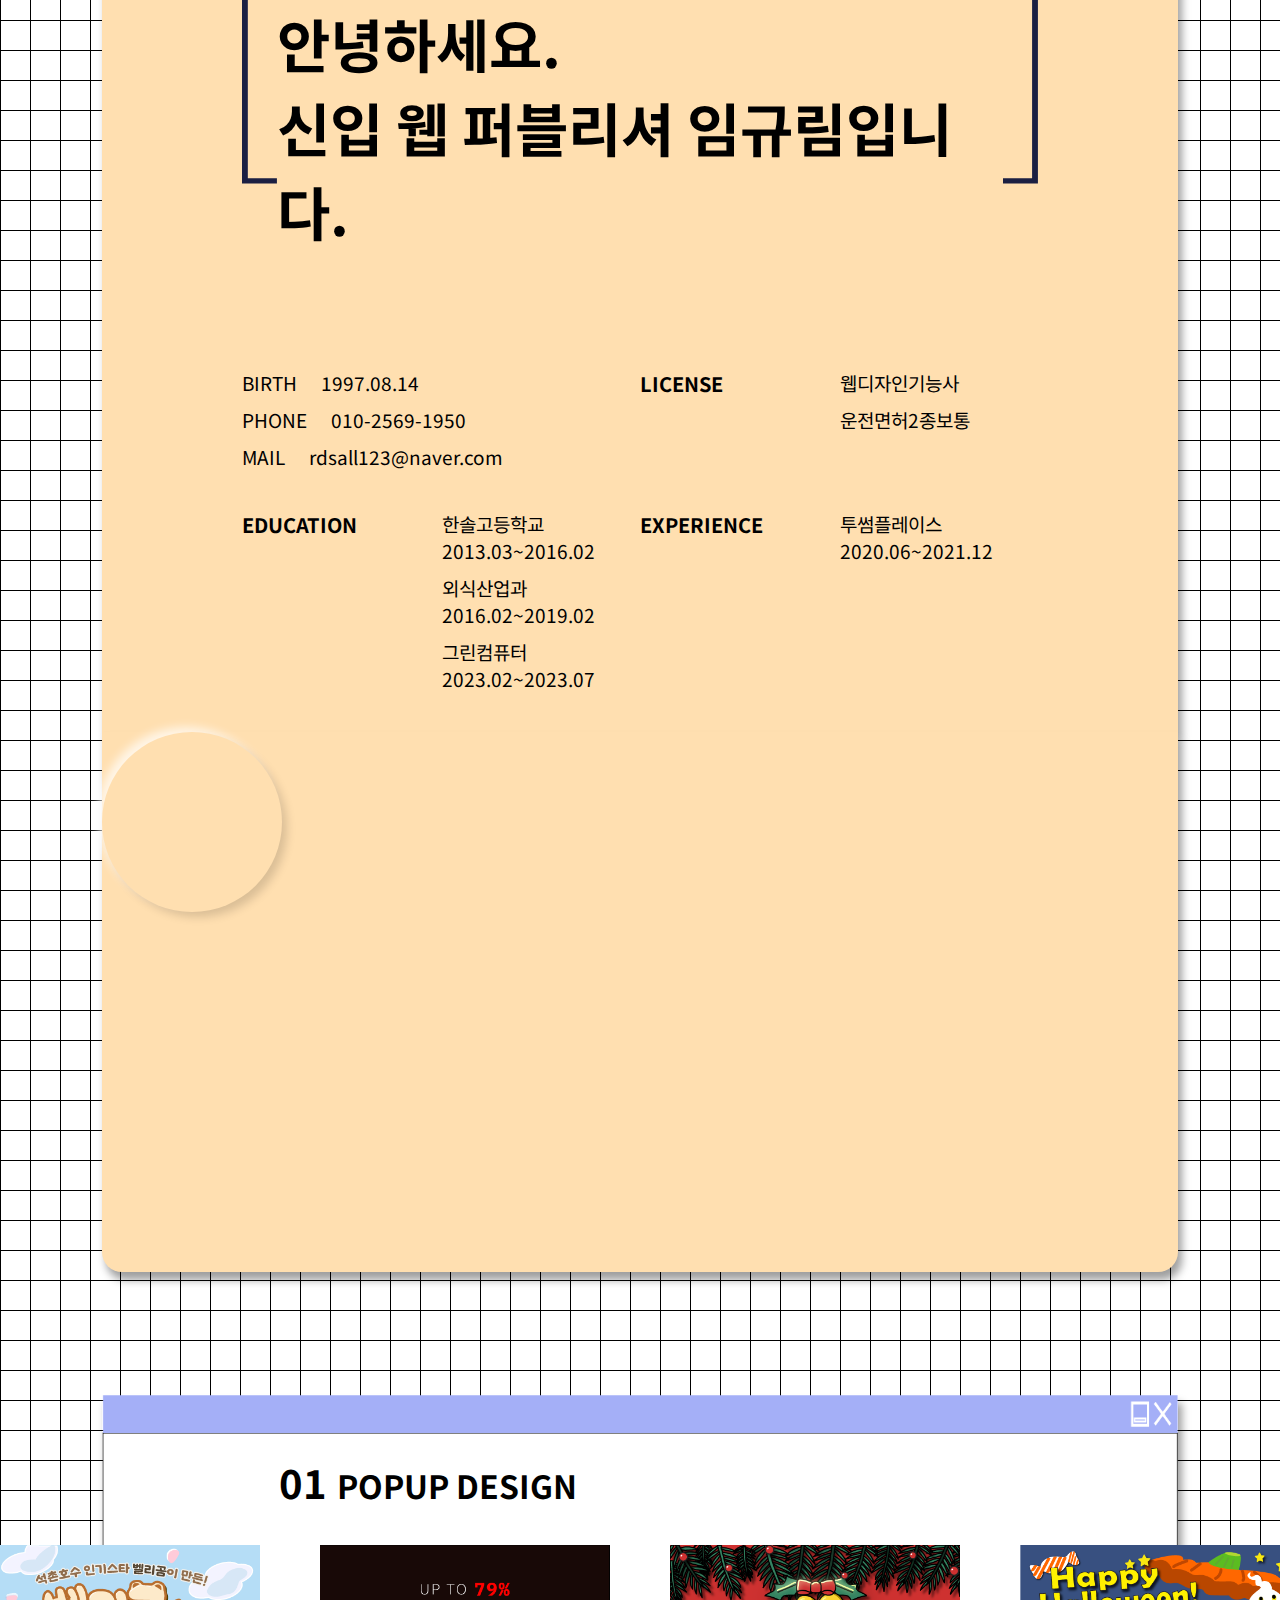
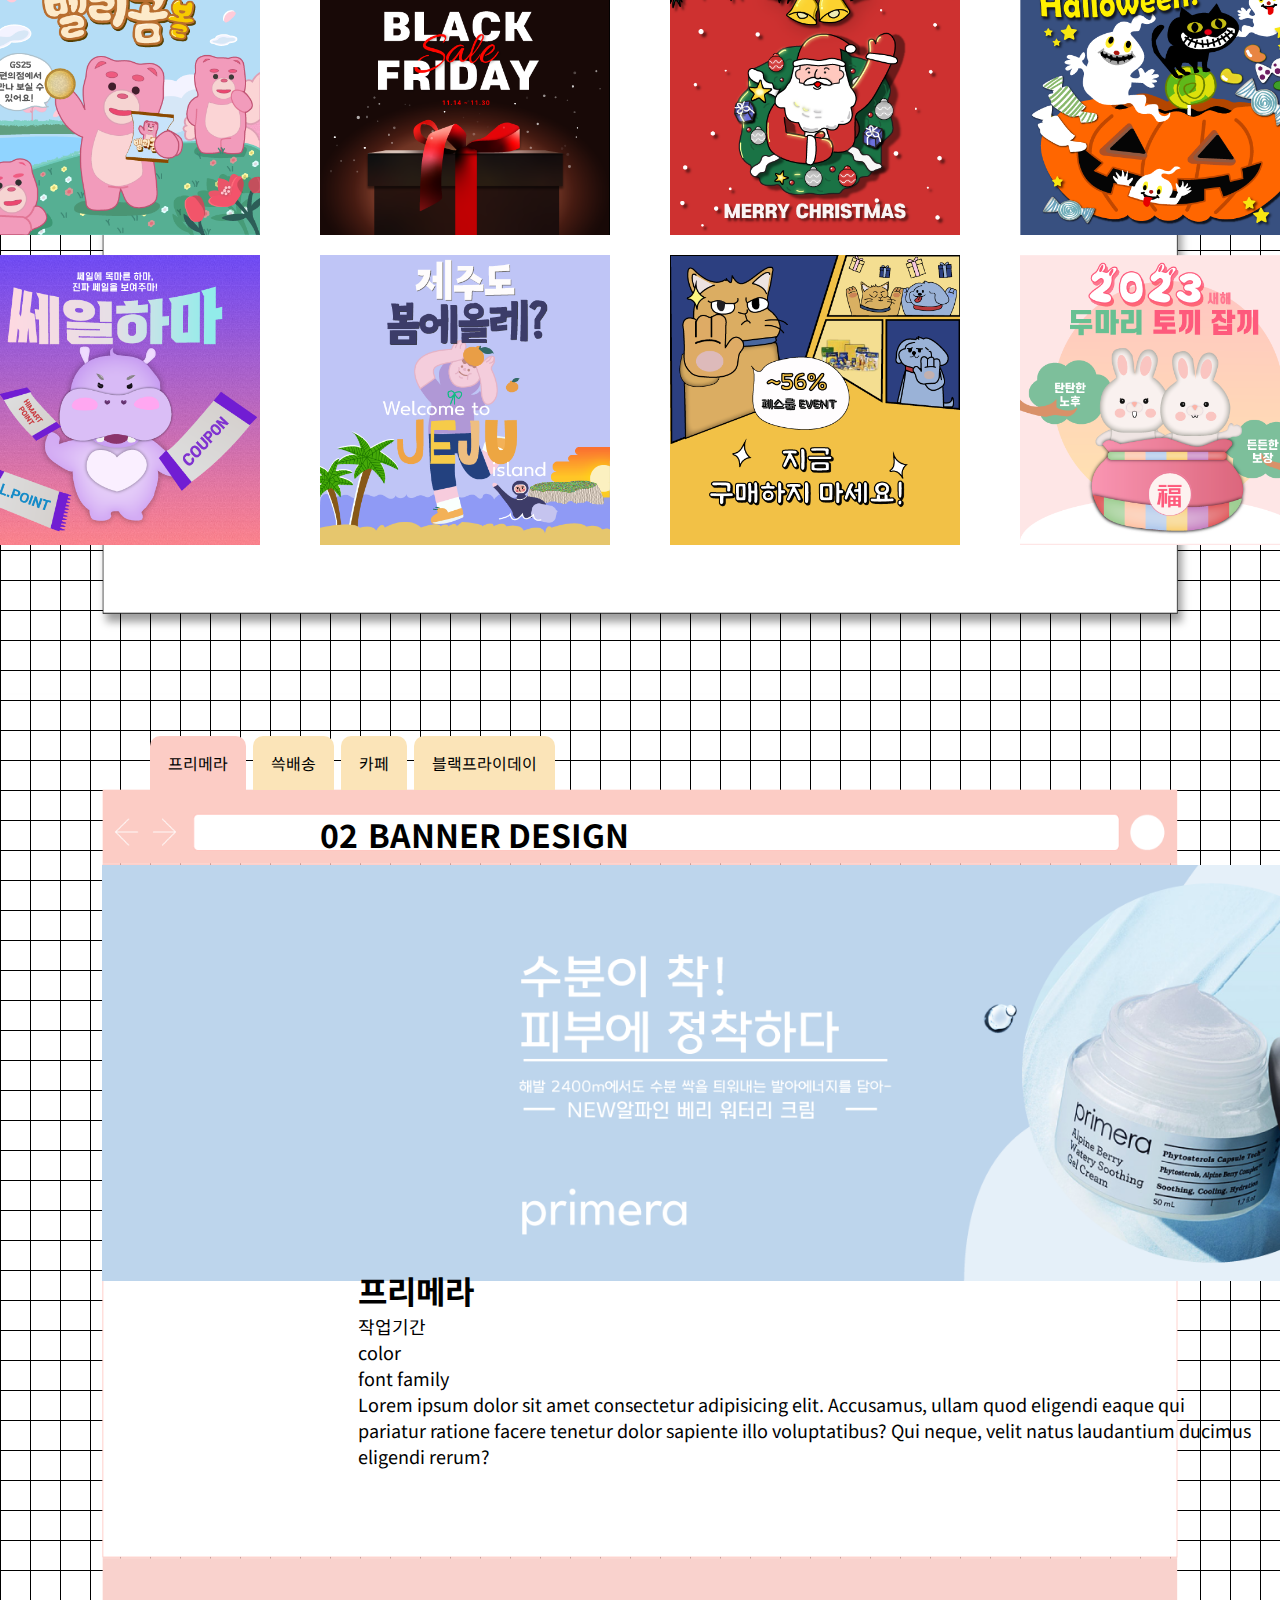
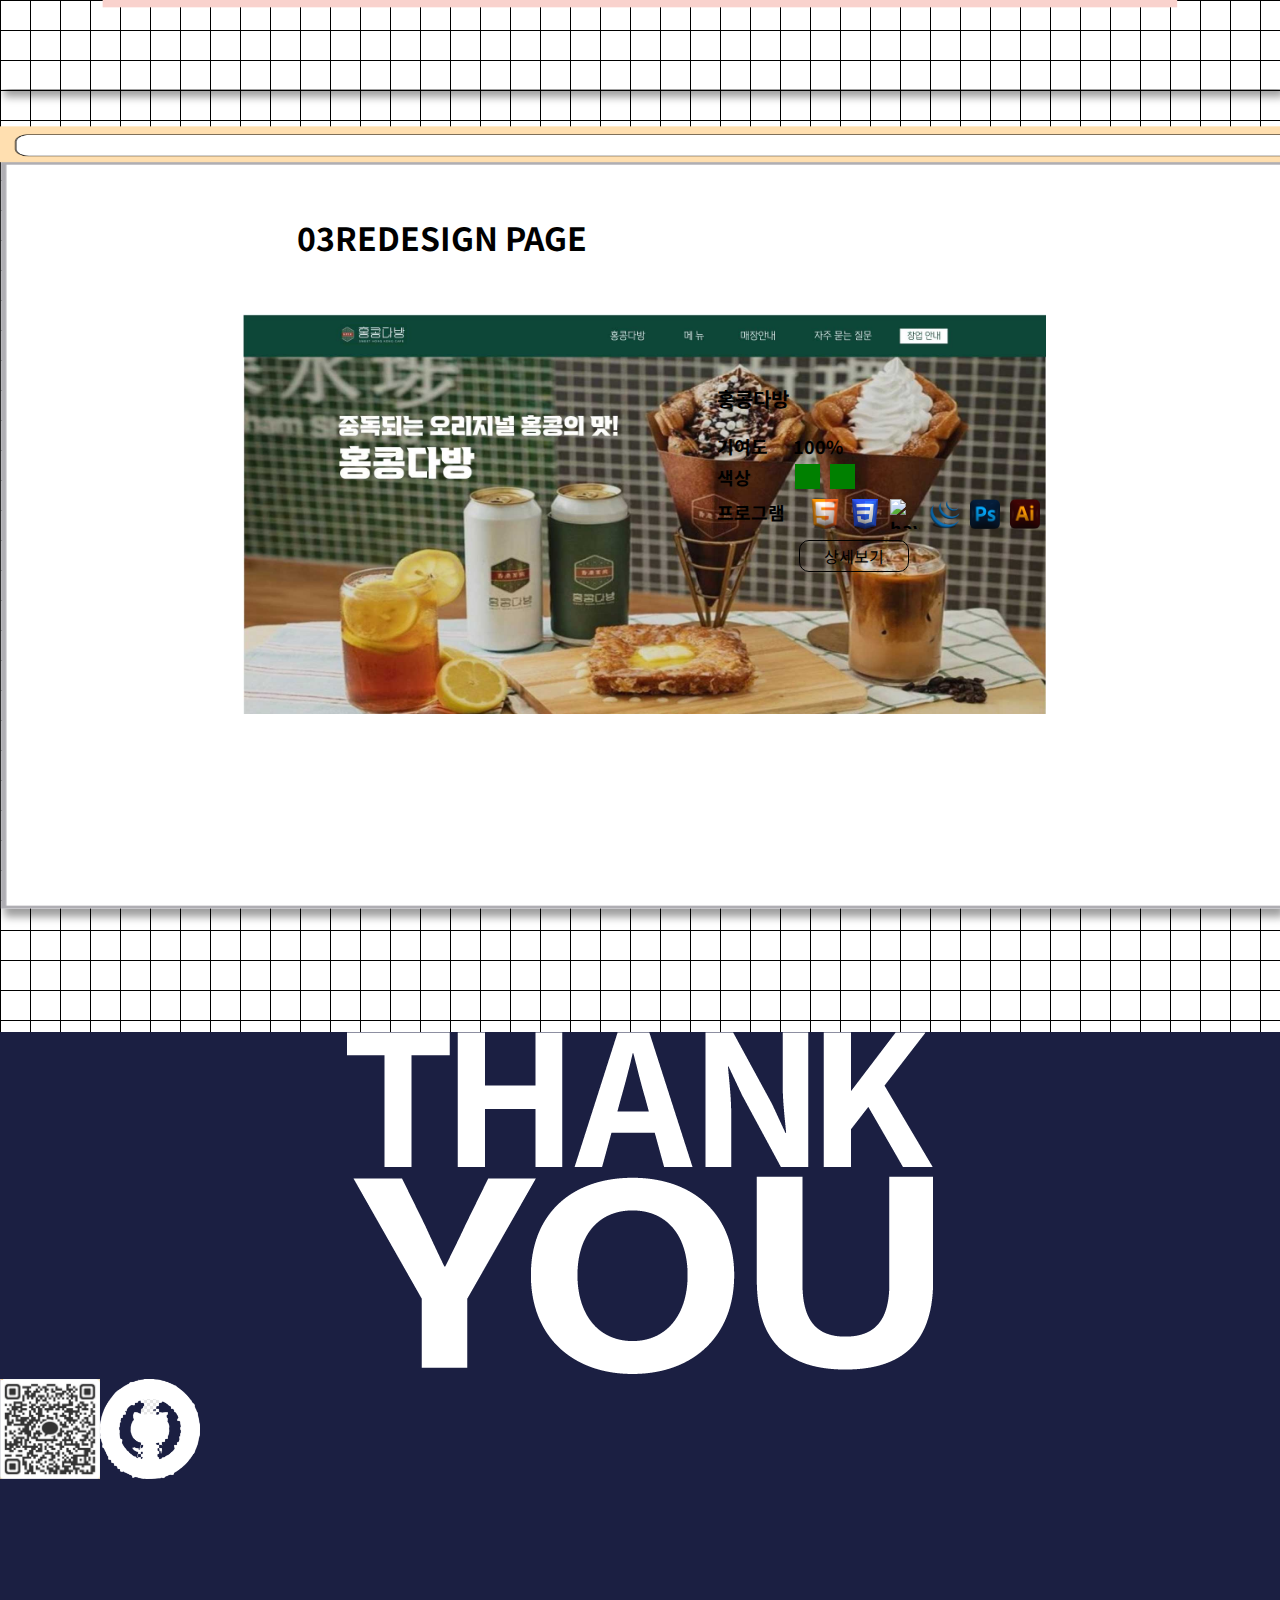
==== commit a4d32968: "t" ====
--- a/index.html
+++ b/index.html
@@ -38,7 +38,7 @@
         <div class="bubble"></div>
         <div class="bubble"></div>
         <div class="bubble"></div>
-   </div>
+    </div>
 
     <!-- 물결 효과 -->
     <div class="fixedDecoWave">
@@ -61,29 +61,14 @@
         </svg>
     </div>
     <!-- 물결효과 -->
-    <!-- 마우스 스크롤 -->
-    <!-- <div class="hero">
-	
-        <h1>Animated SVG <br>Scrolling Mouse Icon</h1>
-        
-        <a class="scroll-link" href="#content">
-            <svg class="mouse" xmlns="http://www.w3.org/2000/svg" viewBox="0 0 76 130" preserveAspectRatio="xMidYMid meet">
-            <g fill="none" fill-rule="evenodd">
-                <rect width="70" height="118" x="1.5" y="1.5" stroke="#FFF" stroke-width="3" rx="36"/>
-                <circle class="scroll" cx="36.5" cy="31.5" r="4.5" fill="#FFF"/>
-            </g>
-        </svg>
-        </a>
-        
-    </div> -->
-    <!-- 마우스스크롤 -->
+
     <!-- 마우스커서 -->
     <div id="cursor" style="top: 901px; left: 290px;"></div>
     <script src="./js/mouse.js"></script>
     <!-- 마우스커서 -->
-    <div class="wrap grid scroll-container">
+    <div class="wrap grid">
         <div class="btnTop">TOP</div>
-        <div class="header scroll-area">
+        <div class="header">
             <div class="inner-header">
                 <div class="title">
                     <p>im gyu rim</p>
@@ -144,7 +129,7 @@
             </div>
 
         </div>
-        <div class="aboutT scroll-area">
+        <div class="aboutT">
             <section class="about_list">
                 <ul>
                     <li>im gyu rim</li>
@@ -223,14 +208,36 @@
                 </ul>
             </section>
         </div>
-        <div class="aboutB scroll-area">
-            <section class="skills">
+        <div class="aboutB">
+            <div class="skill">
+                <div class="outer">
+                    <div class="inner">
+
+                    </div>
+                </div>
+            </div>
+
+
+
+
+
+
+
+
+
+            <!-- <section class="skills">
                 <h4>skills</h4>
                 <ul class="skill_List">
-                    <li>
-                        <figure><svg viewBox="0 0 120 120">
+                     -->
+                    <!-- <li>
+                        <img src="./img/img/" alt="">
+                        <figure>
+                            <svg viewBox="0 0 120 120">
                                 <circle class="c1" cx="60" cy="60" r="50" />
-                            </svg><span class="per">90</span></figure><img src="./img/skill/html.png" alt="html이미지">
+                            </svg>
+                            <span class="per">90</span>
+                        </figure>
+                        <img src="./img/skill/html.png" alt="html이미지">
                         <p>Lorem ipsum dolor sit,
                             amet consectetur adipisicing elit. Omnis nesciunt quaerat maiores amet,
                         </p>
@@ -277,12 +284,12 @@
                         <p>Lorem ipsum dolor sit,
                             amet consectetur adipisicing elit. Omnis nesciunt quaerat maiores amet,
                         </p>
-                    </li>
+                    </li> -->
                 </ul>
                 <div class="box"></div>
             </section>
         </div>
-        <div class="popup scroll-area" >
+        <div class="popup" >
             <div class="popupbox"><img src="./img/img/windowb.png" alt="보라색윈도우창"></div>
             <h1><span>01</span>popup design</h1>
             <section class="popupImg">
@@ -448,7 +455,7 @@
                 <div class="btnPopupClose"><a href="#">close</a></div>
                 </section>
         </div>
-        <div class="banner scroll-area">
+        <div class="banner">
             <div class="bannerbox"><img src="./img/img/windowp.png" alt="분홍색윈도우창"></div>
             <h1><span>02</span>banner design</h1>
             <section class="bannerImg">
@@ -535,7 +542,7 @@
                 <a class="nextbtn" href="#">next</a>
             </section>
         </div>
-        <div class="redesign scroll-area">
+        <div class="redesign">
             <div class="redesignbox"><img src="./img/img/windowy.png" alt="노란색윈도우창"></div>
             <h1><span>03</span>redesign PAGE</h1>
             <div class="hongkongmain">
@@ -562,7 +569,7 @@
                 </ul>
             </div><a href="#">상세보기</a>
         </div>
-        <div class="contact scroll-area">
+        <div class="contact">
             <div class="contactbox"><img src="./img/img/thank.png" alt=""></div>
             <div class="con_list">
                 <ul>
--- a/css/index.css
+++ b/css/index.css
@@ -38,6 +38,7 @@
 .wrap {
     font-family: 'Noto Sans KR', sans-serif;
 }
+
 /* 물결 Animation */
 .parallax>use {
     animation: move-forever 25s cubic-bezier(.55, .5, .45, .5) infinite;
@@ -199,7 +200,21 @@
       transform: scale(1.3) translateY(-100px) rotate(360deg);
     }
 
-
+}
+
+.bar { 
+	border: 2px solid #444; 
+	border-top: 0px;
+	border-right: 0px;
+	border-left: 0px;
+	opacity: 80%;
+}
+.bar-container {
+    float: right;
+}
+.bar-container img{
+    max-height: 50px;
+}
 /* top */
 .btnTop {
     position: fixed;
@@ -231,68 +246,6 @@
     background-image: linear-gradient(90deg, #000 1px, transparent 1px), linear-gradient(90deg, #000 1px, transparent 1px), linear-gradient(#000 1px, transparent 1px), linear-gradient(#000 1px, transparent 1px);
 }
 
-/* 마우스 스크롤 */
-/* .hero {
-	position: relative;
-	min-height: 100vh;
-	display: flex;
-	align-items: center;
-	justify-content: center;
-	padding: 12rem 2rem;
-	color: white;
-	background: {
-		image: linear-gradient(to bottom,  rgba(69,72,77,1) 0%,rgba(0,0,0,1) 100%), url('https://source.unsplash.com/random/1920x1080/?sky');
-		blend-mode: multiply;
-		size: cover;
-	}
-}
-
-.mouse {
-	max-width: $mouse-width;
-	width: 100%;
-	height: auto;
-}
-
-.scroll {
-	animation-name: scroll;
-	animation-duration: 1.5s;
-	animation-timing-function: cubic-bezier(0.650, -0.550, 0.250, 1.500);
-	animation-iteration-count: infinite;
-	transform-origin: 50% 20.5px;
-	will-change: transform, opacity;
-	opacity: 1;
-}
-
-.scroll-link {
-	position: absolute;
-	bottom: 1rem;
-	left: 50%;
-	transform: translateX(-50%);
-}
-
-@keyframes scroll {
-
-	0%, 20% {
-		transform: translateY(0) scaleY(1);
-	}
-
-	100% {
-		transform: translateY(36px) scaleY(2);
-		opacity: 0;
-	}
-
-}
-
-.content {
-	min-height: 100vh;
-	max-width: 28rem;
-	margin: 0 auto;
-	display: flex;
-	flex-direction: column;
-	align-items: center;
-	justify-content: center;
-	text-align: center; 
-} */
 /* header */
 .header {
     position: relative;
@@ -361,7 +314,7 @@
     margin: 0 auto;
     border-radius: 20px 20px 0 0;
     margin-top: 220px;
-    box-shadow: 4px 3px 22px #80808030;
+    box-shadow: 4px 8px 8px hsl(0deg 0% 0% / 0.38);
 }
 
 .about_list>ul {
@@ -483,8 +436,37 @@
     background: #ffdfb0;
     border-radius: 0 0 20px 20px;
     margin-bottom: 15px;
-}
-.skills h4 {
+    box-shadow: 4px 8px 8px hsl(0deg 0% 0% / 0.38);
+    position: relative;
+}
+
+.skill{
+    width: 160px;
+    height: 160px;
+    /* position: relative; */
+}
+.outer{
+    display: flex;
+    align-items: center;
+    justify-content: center;
+    height: 160px;
+    width: 160px;
+    border-radius: 50%;
+    padding:10px;
+    box-shadow: 6px 6px 10px -1px rgba(0,0,0,0.15),
+                -6px -6px 10px -1px rgba(255,255,255,0.7);
+}
+.inner{
+    height: 120px;
+    width: 120px;
+    border-radius: 50%;
+    box-shadow:inset 4px 4px 6px -1px rgba(0,0,0,2),
+                inset -4px -4px 6px -1px rgba(255,255,255,0.7),
+                -0.5px -0.5px 0px rgba(255,255,255,1),
+                0.5px 0.5px 0px  rgba(0,0,0,0.15),
+                0px 12px 10px -10px rgba(0,0,0,0.05),
+}
+ /* .skills h4 {
     font-size: 20px;
     font-weight: bold;
     text-transform: uppercase;
@@ -509,30 +491,51 @@
     top: 40%;
     left: 50%;
     transform: translate(-50%, -50%);
-}
-
-.skills .per {
+}  */
+/* 
+.skills figure{
+    -moz-box-shadow: inset -8px -8px 8px 0 rgba(174, 174, 192, 0.25),
+    inset 8px 8px 8px 0 #fff, -8px -8px 24px 0 #fff,
+    8px 8px 24px 0 rgba(174, 174, 192, 0.4);
+  -webkit-box-shadow: inset -8px -8px 8px 0 rgba(174, 174, 192, 0.25),
+    inset 8px 8px 8px 0 #fff, -8px -8px 24px 0 #fff,
+    8px 8px 24px 0 rgba(174, 174, 192, 0.4);
+  box-shadow: inset -8px -8px 8px 0 rgba(174, 174, 192, 0.25),
+    inset 8px 8px 8px 0 #fff, -8px -8px 24px 0 #fff,
+    8px 8px 24px 0 rgba(174, 174, 192, 0.4);
+}
+.skills figure:hover{
+    -moz-box-shadow: inset -8px -8px 8px 0 rgba(255, 255, 255, 0.7),
+    inset 8px 8px 8px 0 rgba(174, 174, 192, 0.2);
+  -webkit-box-shadow: inset -8px -8px 8px 0 rgba(255, 255, 255, 0.7),
+    inset 8px 8px 8px 0 rgba(174, 174, 192, 0.2);
+  box-shadow: inset -8px -8px 8px 0 rgba(255, 255, 255, 0.7),
+    inset 8px 8px 8px 0 rgba(174, 174, 192, 0.2);
+}  */
+
+ /* .skills .per {
     position: absolute;
     left: 50%;
     top: 50%;
-    /* transform: translate(-50%,-50%); */
-}
+    transform: translate(-50%,-50%);
+} 
 
 .skills circle {
-    /* fill: #fff; */
+    fill: none;
     stroke: #fff;
     stroke-dasharray: 314;
     stroke-dashoffset: 314;
     transition: all 0.5s ease 0s;
     stroke-width: 9;
     opacity: 0.6;
+
 }
 
 
 .skills p {
     font-size: 13px;
     text-align: center;
-}
+}  */
 
 /* popup */
 .popup {
@@ -560,6 +563,7 @@
     width: 84%;
     height: 91%;
     margin: 0 auto;
+    box-shadow: 4px 8px 8px hsl(0deg 0% 0% / 0.38);
 }
 
 .popupbox img {
@@ -810,6 +814,7 @@
     height: 100vh;
     position: relative;
     padding-top: 94px;
+    box-shadow: 4px 8px 8px hsl(0deg 0% 0% / 0.38);
 }
 
 .bannerbox {
@@ -844,7 +849,7 @@
     overflow: hidden;
     position: absolute;
     left: 58%;
-    top: 36%;
+    top: 38%;
     transform: translate(-50%, -50%);
 }
 
@@ -935,6 +940,7 @@
     position: relative;
     margin-top: 37px;
     margin-bottom: 123px;
+    box-shadow: 4px 8px 8px hsl(0deg 0% 0% / 0.38);
 }
 
 .redesignbox {
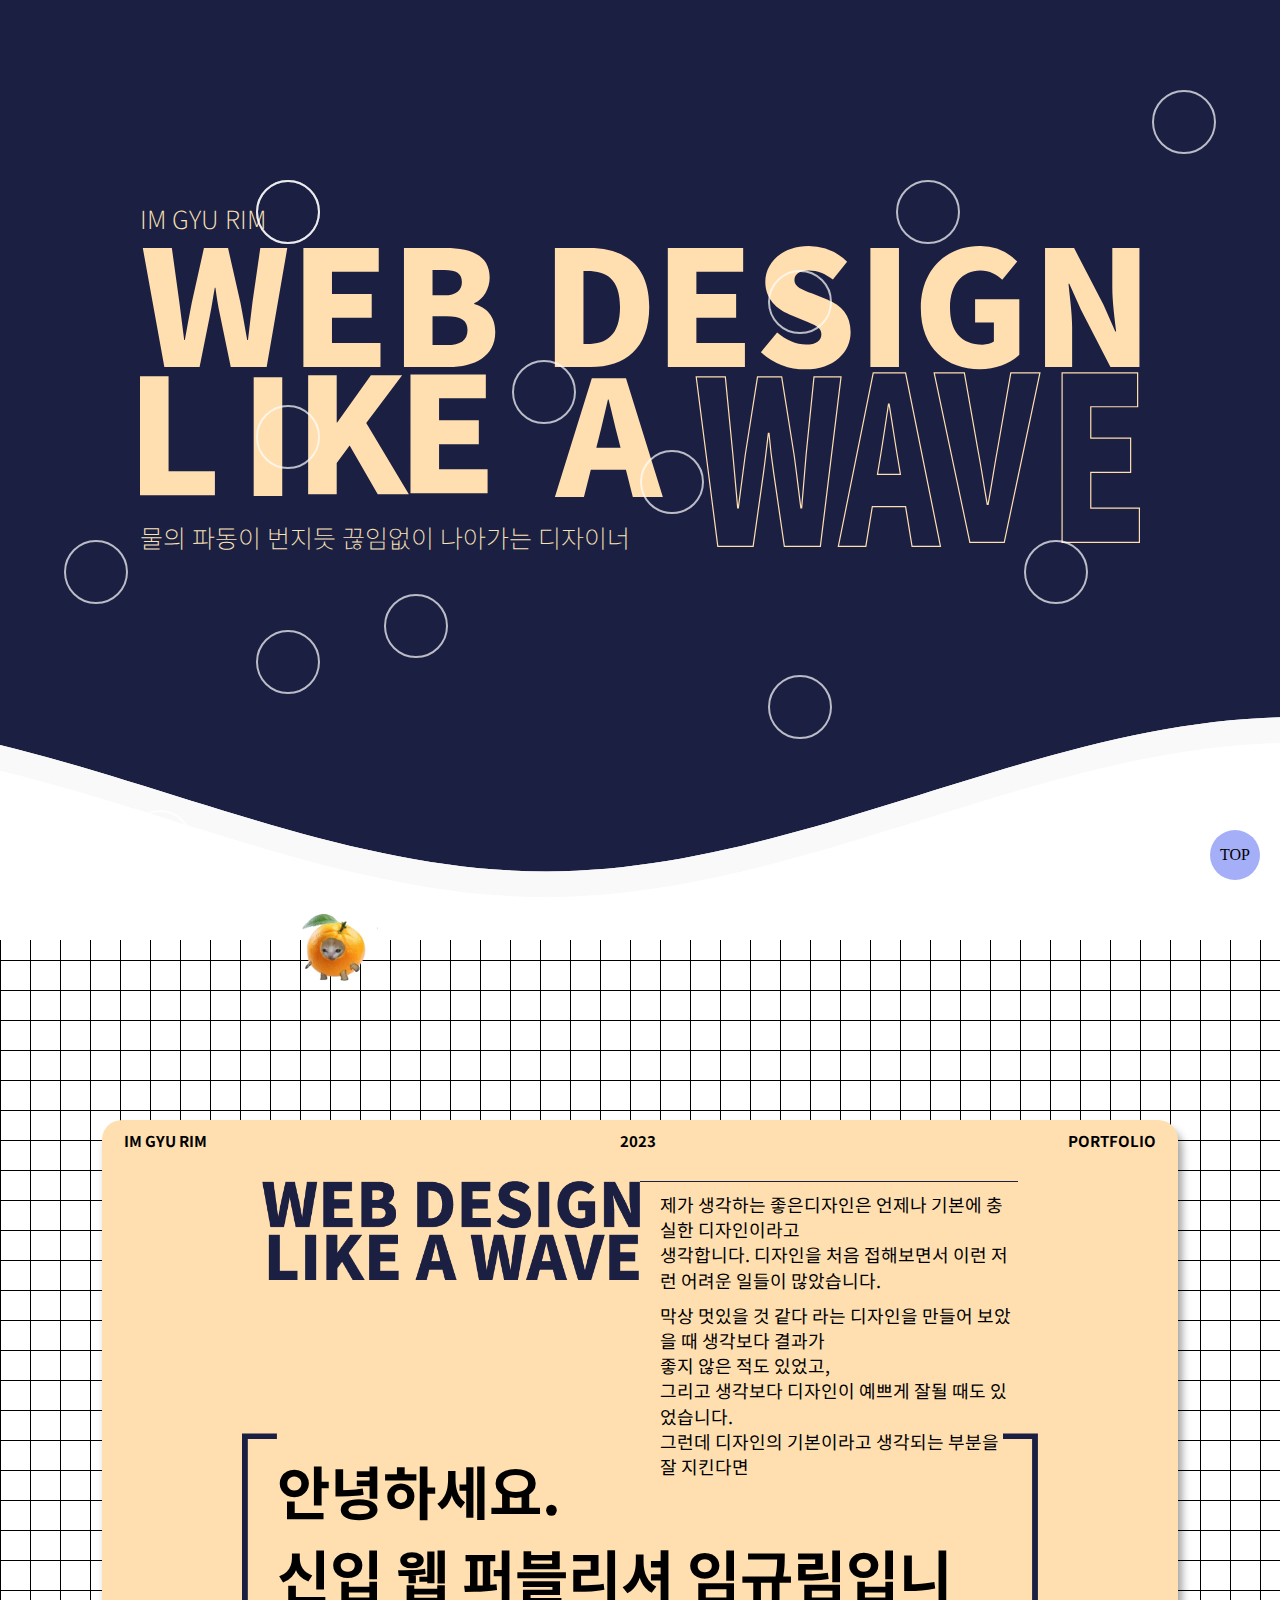
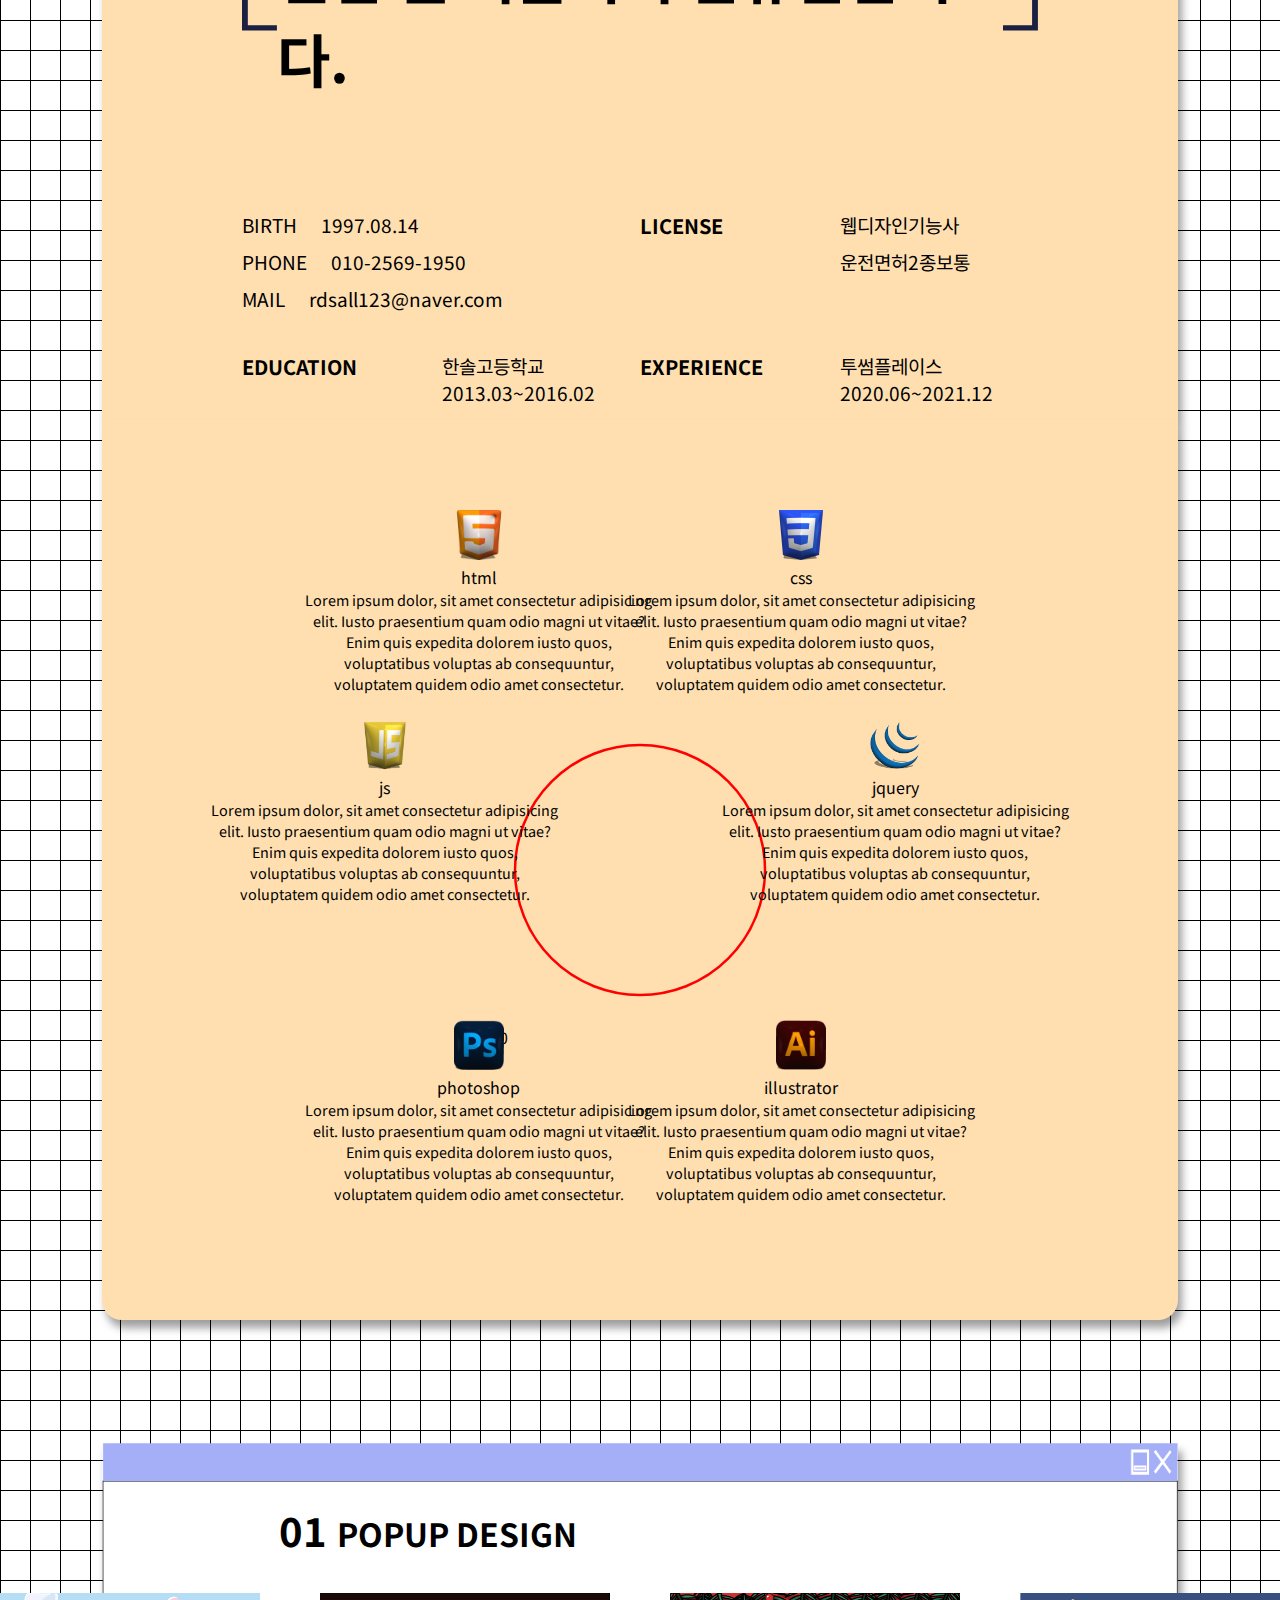
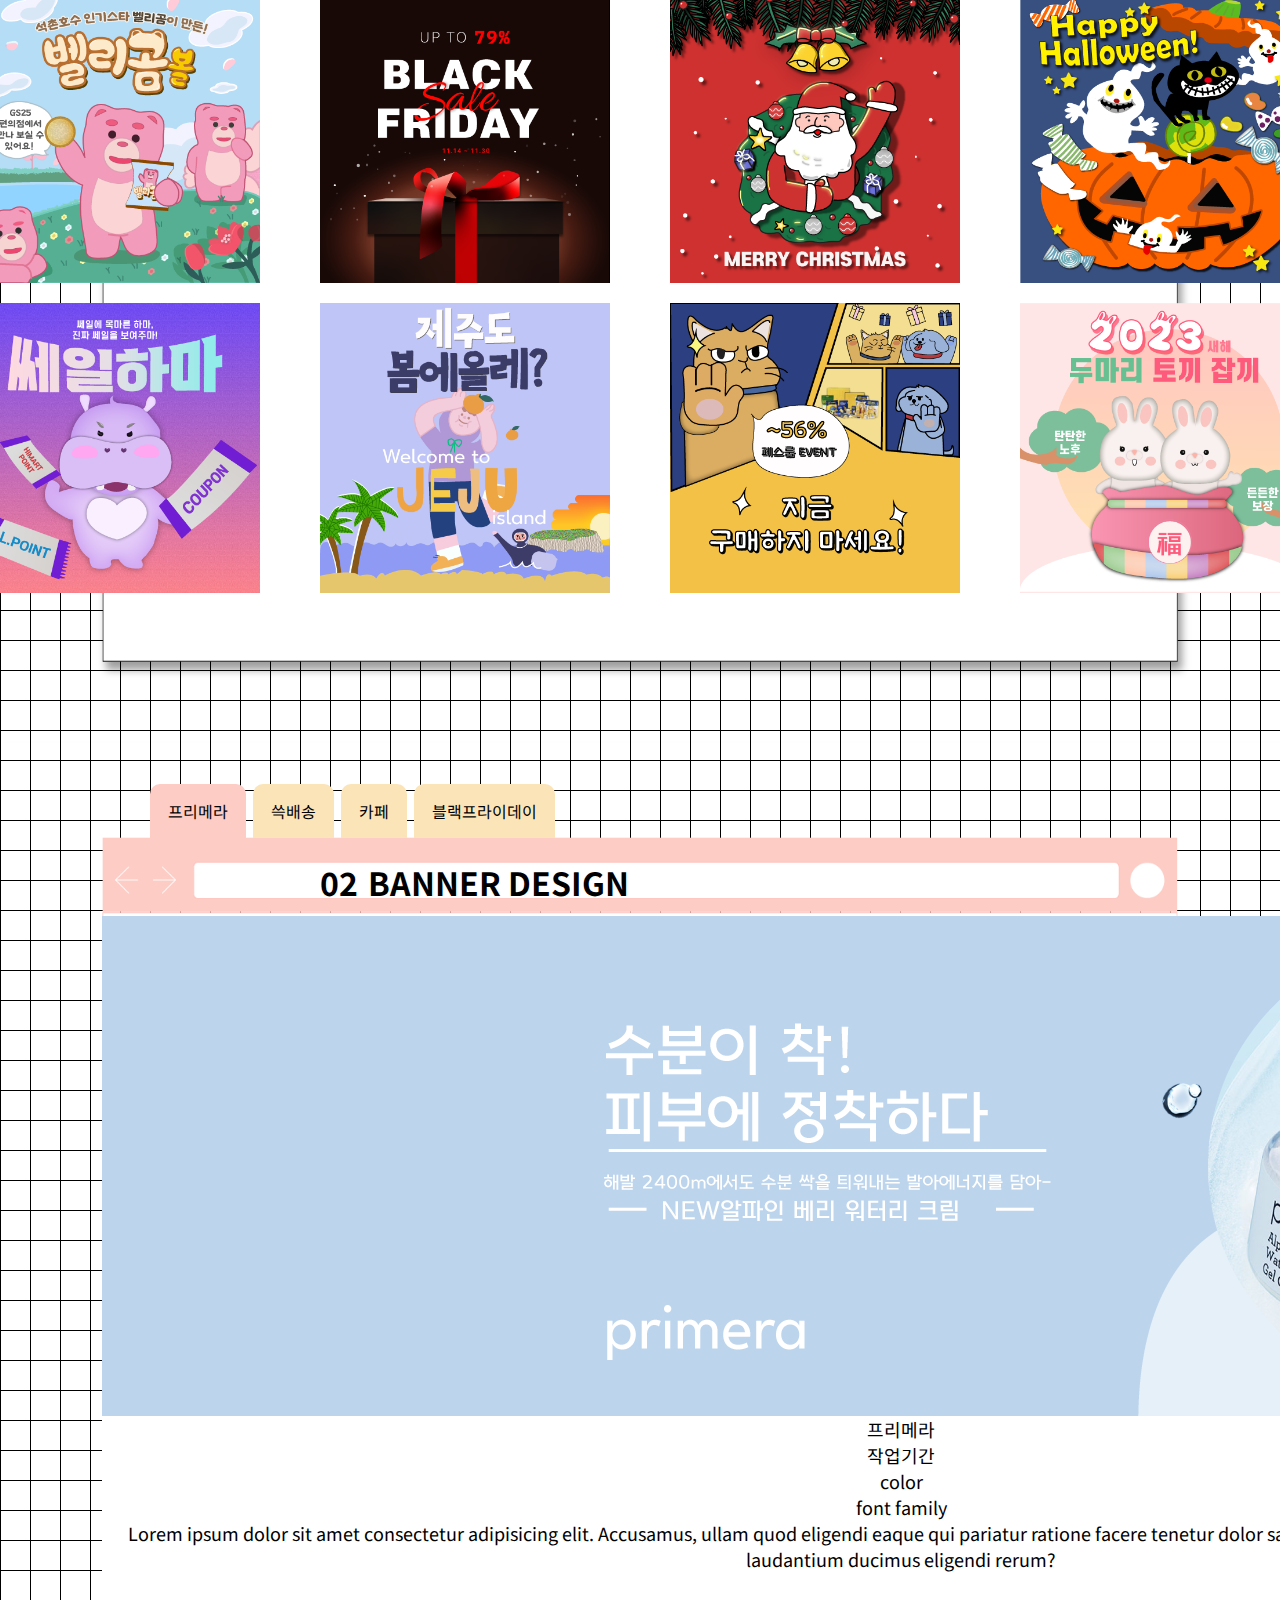
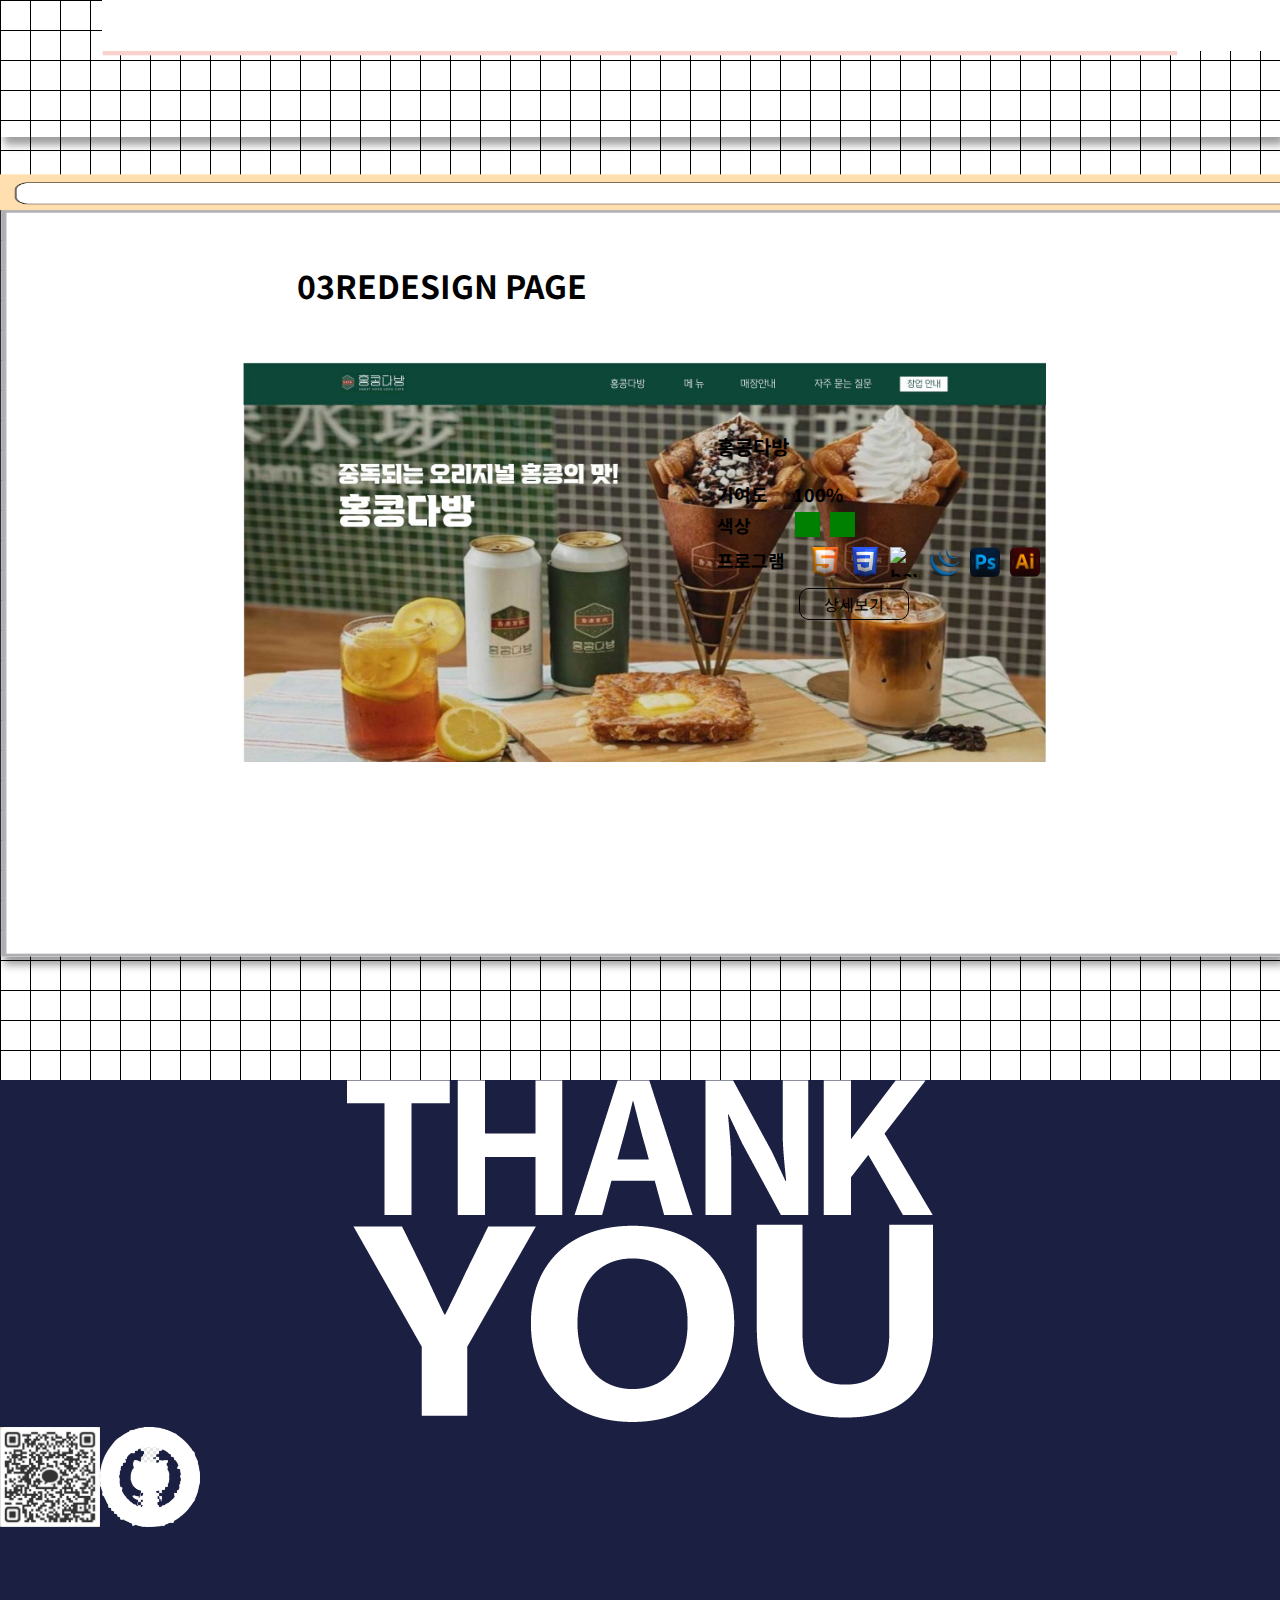
==== commit 38e142c3: "t" ====
--- a/index.html
+++ b/index.html
@@ -15,9 +15,12 @@
     <link rel="stylesheet" href="./css/index.css">
     <script src="https://code.jquery.com/jquery-3.7.0.min.js"></script>
     <script src="./js/index.js"></script>
-    <link rel="stylesheet" href="https://cdn.jsdelivr.net/npm/swiper@9/swiper-bundle.min.css" />
-
-    <script src="https://cdn.jsdelivr.net/npm/swiper@9/swiper-bundle.min.js"></script>
+    <link
+  rel="stylesheet"
+  href="https://cdn.jsdelivr.net/npm/swiper@10/swiper-bundle.min.css"
+/>
+
+<script src="https://cdn.jsdelivr.net/npm/swiper@10/swiper-bundle.min.js"></script>
     </style>
 </head>
 
@@ -66,8 +69,10 @@
     <div id="cursor" style="top: 901px; left: 290px;"></div>
     <script src="./js/mouse.js"></script>
     <!-- 마우스커서 -->
+    <!-- top버튼 -->
+    <div class="btnTop">TOP</div>
+    <!-- top`/ -->
     <div class="wrap grid">
-        <div class="btnTop">TOP</div>
         <div class="header">
             <div class="inner-header">
                 <div class="title">
@@ -209,85 +214,52 @@
             </section>
         </div>
         <div class="aboutB">
-            <div class="skill">
-                <div class="outer">
-                    <div class="inner">
-
-                    </div>
-                </div>
+            <div class="circlebox">
+                <svg viewBox="0 0 120 120">
+                    <circle cx="60" cy="60" r="50" />
+                </svg>
+                <span class="per">90</span>
             </div>
-
-
-
-
-
-
-
-
-
-            <!-- <section class="skills">
-                <h4>skills</h4>
-                <ul class="skill_List">
-                     -->
-                    <!-- <li>
-                        <img src="./img/img/" alt="">
-                        <figure>
-                            <svg viewBox="0 0 120 120">
-                                <circle class="c1" cx="60" cy="60" r="50" />
-                            </svg>
-                            <span class="per">90</span>
-                        </figure>
-                        <img src="./img/skill/html.png" alt="html이미지">
-                        <p>Lorem ipsum dolor sit,
-                            amet consectetur adipisicing elit. Omnis nesciunt quaerat maiores amet,
-                        </p>
-                    </li>
-                    <li>
-                        <figure><svg viewBox="0 0 120 120">
-                                <circle class="c1" cx="60" cy="60" r="50" />
-                            </svg><span class="per">90</span></figure><img src="./img/skill/css.png" alt="css이미지">
-                        <p>Lorem ipsum dolor sit,
-                            amet consectetur adipisicing elit. Omnis nesciunt quaerat maiores amet,
-                        </p>
-                    </li>
-                    <li>
-                        <figure><svg viewBox="0 0 120 120">
-                                <circle class="c1" cx="60" cy="60" r="50" />
-                            </svg><span class="per">80</span></figure><img src="./img/skill//js.png" alt="JS이미지">
-                        <p>Lorem ipsum dolor sit,
-                            amet consectetur adipisicing elit. Omnis nesciunt quaerat maiores amet,
-                        </p>
-                    </li>
-                    <li>
-                        <figure><svg viewBox="0 0 120 120">
-                                <circle class="c1" cx="60" cy="60" r="50" />
-                            </svg><span class="per">85</span></figure><img src="./img/skill/jquery.png"
-                            alt="jaquery이미지">
-                        <p>Lorem ipsum dolor sit,
-                            amet consectetur adipisicing elit. Omnis nesciunt quaerat maiores amet,
-                        </p>
-                    </li>
-                    <li>
-                        <figure><svg viewBox="0 0 120 120">
-                                <circle class="c1" cx="60" cy="60" r="50" />
-                            </svg><span class="per">90</span></figure><img src="./img/skill/photoshop.png"
-                            alt="photoshop이미지">
-                        <p>Lorem ipsum dolor sit,
-                            amet consectetur adipisicing elit. Omnis nesciunt quaerat maiores amet,
-                        </p>
-                    </li>
-                    <li>
-                        <figure><svg viewBox="0 0 120 120">
-                                <circle class="c1" cx="60" cy="60" r="50" />
-                            </svg><span class="per">90</span></figure><img src="./img/skill/illustrator.png"
-                            alt="illustrator이미지">
-                        <p>Lorem ipsum dolor sit,
-                            amet consectetur adipisicing elit. Omnis nesciunt quaerat maiores amet,
-                        </p>
-                    </li> -->
-                </ul>
-                <div class="box"></div>
-            </section>
+            <div class="skillList">
+                <ul>
+                    <li>
+                        <img src="./img/skill/html.png" alt="">
+                        <h3>html</h3>
+                        <p>Lorem ipsum dolor, sit amet consectetur adipisicing elit. Iusto praesentium quam odio magni ut vitae? Enim quis expedita dolorem iusto quos, voluptatibus voluptas ab consequuntur, voluptatem quidem odio amet consectetur.</p>
+                        <p class="per">80</p>
+                    </li>
+                    <li> 
+                        <img src="./img/skill/css.png" alt="">
+                        <h3>css</h3>
+                        <p>Lorem ipsum dolor, sit amet consectetur adipisicing elit. Iusto praesentium quam odio magni ut vitae? Enim quis expedita dolorem iusto quos, voluptatibus voluptas ab consequuntur, voluptatem quidem odio amet consectetur.</p>
+                        <p class="per">40</p>
+                    </li>
+                    <li>
+                        <img src="./img/skill/js.png" alt="">
+                        <h3>js</h3>
+                        <p>Lorem ipsum dolor, sit amet consectetur adipisicing elit. Iusto praesentium quam odio magni ut vitae? Enim quis expedita dolorem iusto quos, voluptatibus voluptas ab consequuntur, voluptatem quidem odio amet consectetur.</p>
+                        <p class="per">60</p>
+                    </li>
+                    <li>
+                        <img src="./img/skill/jquery.png" alt="">
+                        <h3>jquery</h3>
+                        <p>Lorem ipsum dolor, sit amet consectetur adipisicing elit. Iusto praesentium quam odio magni ut vitae? Enim quis expedita dolorem iusto quos, voluptatibus voluptas ab consequuntur, voluptatem quidem odio amet consectetur.</p>
+                        <p class="per">100</p>
+                    </li>
+                    <li>
+                        <img src="./img/skill/photoshop.png" alt="">
+                        <h3>photoshop</h3>
+                        <p>Lorem ipsum dolor, sit amet consectetur adipisicing elit. Iusto praesentium quam odio magni ut vitae? Enim quis expedita dolorem iusto quos, voluptatibus voluptas ab consequuntur, voluptatem quidem odio amet consectetur.</p>
+                        <p class="per">100</p>
+                    </li>
+                    <li>
+                        <img src="./img/skill/illustrator.png" alt="">
+                        <h3>illustrator</h3>
+                        <p>Lorem ipsum dolor, sit amet consectetur adipisicing elit. Iusto praesentium quam odio magni ut vitae? Enim quis expedita dolorem iusto quos, voluptatibus voluptas ab consequuntur, voluptatem quidem odio amet consectetur.</p>
+                        <p class="per">100</p>
+                    </li>
+                </ul>
+            </div>
         </div>
         <div class="popup" >
             <div class="popupbox"><img src="./img/img/windowb.png" alt="보라색윈도우창"></div>
@@ -459,8 +431,8 @@
             <div class="bannerbox"><img src="./img/img/windowp.png" alt="분홍색윈도우창"></div>
             <h1><span>02</span>banner design</h1>
             <section class="bannerImg">
-                <ul class="train">
-                    <li class="on">
+                <ul class="swiper-wrapper">
+                    <li class="swiper-slide">
                         <img src="./banner/primera.png" alt="프리메라 배너">
                         <ul>
                             <li >
@@ -477,7 +449,7 @@
                             </li>
                         </ul>
                     </li>
-                    <li>
+                    <li class="swiper-slide">
                         <img src="./banner/ssg.png" alt="쓱배송 배너">
                         <ul>
                             <li>
@@ -494,7 +466,7 @@
                             </li>
                         </ul>
                     </li>
-                    <li>
+                    <li class="swiper-slide">
                         <img src="./banner/st.png" alt="카페 배너">
                         <ul>
                             <li>
@@ -511,7 +483,7 @@
                             </li>
                         </ul>
                     </li>
-                    <li>
+                    <li class="swiper-slide">
                         <img src="./banner/BlackfridayBanner.png" alt="블랙프라이데이 배너">
                         <ul>
                             <li>
--- a/css/index.css
+++ b/css/index.css
@@ -107,7 +107,8 @@
     height: 100%;
     width: 100%;
     position: absolute;
-    z-index: 100;
+    z-index: 10;
+    pointer-events: none;
 }
 .wrapper .bubble {
     height: 60px;
@@ -215,6 +216,11 @@
 .bar-container img{
     max-height: 50px;
 }
+
+.wrap>div{
+    /* border: 1px solid red; */
+}
+
 /* top */
 .btnTop {
     position: fixed;
@@ -309,7 +315,7 @@
 /*aboutTop*/
 .aboutT {
     background: #ffdfb0;
-    height: 100%;
+    height: 100vh;
     width: 84%;
     margin: 0 auto;
     border-radius: 20px 20px 0 0;
@@ -323,9 +329,9 @@
 }
 
 .about_list>ul>li {
-    padding-top: 25px;
-    padding-bottom: 55px;
-    font-size: 23px;
+    padding-top: 10px;
+    padding-bottom: 30px;
+    font-size: 15px;
     font-weight: bold;
     margin: 0 22px;
     text-transform: uppercase;
@@ -359,9 +365,9 @@
 }
 
 .about_mid {
-    margin: 100px 0;
     display: flex;
     padding: 0 140px;
+    margin-bottom: 95px;
 }
 
 .about_mid svg {
@@ -428,9 +434,9 @@
 .about_bot>ul>li>h4+* {
     flex-grow: 1;
 }
-/* about bottom */
+/* about bottom - SKILLS*/
 .aboutB {
-    height: 60vh;
+    height: 100vh;
     width: 84%;
     margin: 0 auto;
     background: #ffdfb0;
@@ -439,104 +445,68 @@
     box-shadow: 4px 8px 8px hsl(0deg 0% 0% / 0.38);
     position: relative;
 }
-
-.skill{
-    width: 160px;
-    height: 160px;
-    /* position: relative; */
-}
-.outer{
-    display: flex;
-    align-items: center;
-    justify-content: center;
-    height: 160px;
-    width: 160px;
-    border-radius: 50%;
-    padding:10px;
-    box-shadow: 6px 6px 10px -1px rgba(0,0,0,0.15),
-                -6px -6px 10px -1px rgba(255,255,255,0.7);
-}
-.inner{
-    height: 120px;
-    width: 120px;
-    border-radius: 50%;
-    box-shadow:inset 4px 4px 6px -1px rgba(0,0,0,2),
-                inset -4px -4px 6px -1px rgba(255,255,255,0.7),
-                -0.5px -0.5px 0px rgba(255,255,255,1),
-                0.5px 0.5px 0px  rgba(0,0,0,0.15),
-                0px 12px 10px -10px rgba(0,0,0,0.05),
-}
- /* .skills h4 {
-    font-size: 20px;
-    font-weight: bold;
-    text-transform: uppercase;
-    padding: 80px 140px;
-}
-
-.skills>ul {
-    margin: -55px 140px;
-    display: flex;
-}
-
-.skills>ul>li {
-    flex: 1;
-    position: relative;
-}
-
-.skills>ul>li img {
-    width: 66px;
-    height: 66px;
-    object-fit: contain;
-    position: absolute;
-    top: 40%;
+.circlebox{
+    position: absolute;
+    top: 50%;
     left: 50%;
-    transform: translate(-50%, -50%);
-}  */
-/* 
-.skills figure{
-    -moz-box-shadow: inset -8px -8px 8px 0 rgba(174, 174, 192, 0.25),
-    inset 8px 8px 8px 0 #fff, -8px -8px 24px 0 #fff,
-    8px 8px 24px 0 rgba(174, 174, 192, 0.4);
-  -webkit-box-shadow: inset -8px -8px 8px 0 rgba(174, 174, 192, 0.25),
-    inset 8px 8px 8px 0 #fff, -8px -8px 24px 0 #fff,
-    8px 8px 24px 0 rgba(174, 174, 192, 0.4);
-  box-shadow: inset -8px -8px 8px 0 rgba(174, 174, 192, 0.25),
-    inset 8px 8px 8px 0 #fff, -8px -8px 24px 0 #fff,
-    8px 8px 24px 0 rgba(174, 174, 192, 0.4);
-}
-.skills figure:hover{
-    -moz-box-shadow: inset -8px -8px 8px 0 rgba(255, 255, 255, 0.7),
-    inset 8px 8px 8px 0 rgba(174, 174, 192, 0.2);
-  -webkit-box-shadow: inset -8px -8px 8px 0 rgba(255, 255, 255, 0.7),
-    inset 8px 8px 8px 0 rgba(174, 174, 192, 0.2);
-  box-shadow: inset -8px -8px 8px 0 rgba(255, 255, 255, 0.7),
-    inset 8px 8px 8px 0 rgba(174, 174, 192, 0.2);
-}  */
-
- /* .skills .per {
-    position: absolute;
-    left: 50%;
+    width: 300px;
+    height: 300px;
+    transform: translate(-50%,-50%);
+}
+.circlebox svg{
+    fill: none;
+    stroke:red;
+}
+
+.skillList>ul{
+    display: flex;
+}
+.skillList>ul>li{
+    width: 350px;
+    height: 300px;
+    position: absolute;
+    text-align: center;
+}
+.skillList>ul>li p{
+    font-size: 0.9rem;
+}
+.skillList>ul>li .per{
+    font-size: 0px;
+}
+.skillList>ul>li:nth-of-type(1){
+    left: 35%;
+    top: 10%;
+    transform: translateX(-50%);
+}
+.skillList>ul>li:nth-of-type(2){
+    left: 65%;
+    top: 10%;
+    transform: translateX(-50%);
+}
+.skillList>ul>li:nth-of-type(3){
+    left: 10%;
     top: 50%;
-    transform: translate(-50%,-50%);
-} 
-
-.skills circle {
-    fill: none;
-    stroke: #fff;
-    stroke-dasharray: 314;
-    stroke-dashoffset: 314;
-    transition: all 0.5s ease 0s;
-    stroke-width: 9;
-    opacity: 0.6;
-
-}
-
-
-.skills p {
-    font-size: 13px;
-    text-align: center;
-}  */
-
+    transform: translateY(-50%);
+}
+.skillList>ul>li:nth-of-type(4){
+    right: 10%;
+    top: 50%;
+    transform: translateY(-50%);
+}
+.skillList>ul>li:nth-of-type(5){
+    left: 35%;
+    bottom: 0;
+    transform: translateX(-50%);
+}
+.skillList>ul>li:nth-of-type(6){
+    left: 65%;
+    bottom: 0;
+    transform: translateX(-50%);
+}
+.skillList>ul>li img{
+    width: 50px;
+    height: 50px;
+}
 /* popup */
 .popup {
     height: 100vh;
@@ -843,17 +813,36 @@
 }
 
 .bannerImg {
-    width: 100%;
-    height: 100%;
+    width: 1598px;
+    height: 735px;
     margin: 0 auto;
     overflow: hidden;
     position: absolute;
-    left: 58%;
-    top: 38%;
-    transform: translate(-50%, -50%);
-}
-
-.train{
+    top: 173px;
+    left: 8%;
+    /* transform: translate(-50%, -50%); */
+}
+.swiper {
+    width: 100%;
+    height: 100%;
+    position: relative;
+  }
+  .swiper-slide {
+    text-align: center;
+    font-size: 18px;
+    background: #fff;
+    display: flex;
+    justify-content: center;
+    align-items: center;
+  }
+.swiper-wrapper{
+    position: relative;
+}
+  .swiper-slide img {
+    display: block;
+    object-fit: cover;
+  }
+/* .train{
     width:400%;
     height: 100%;
     display: flex;
@@ -882,7 +871,7 @@
     left: 44%;
     bottom: 0%;
     transform: translate(-50%, -50%);
-}
+} */
 .tabmenu {
     position: absolute;
     left: 150px;
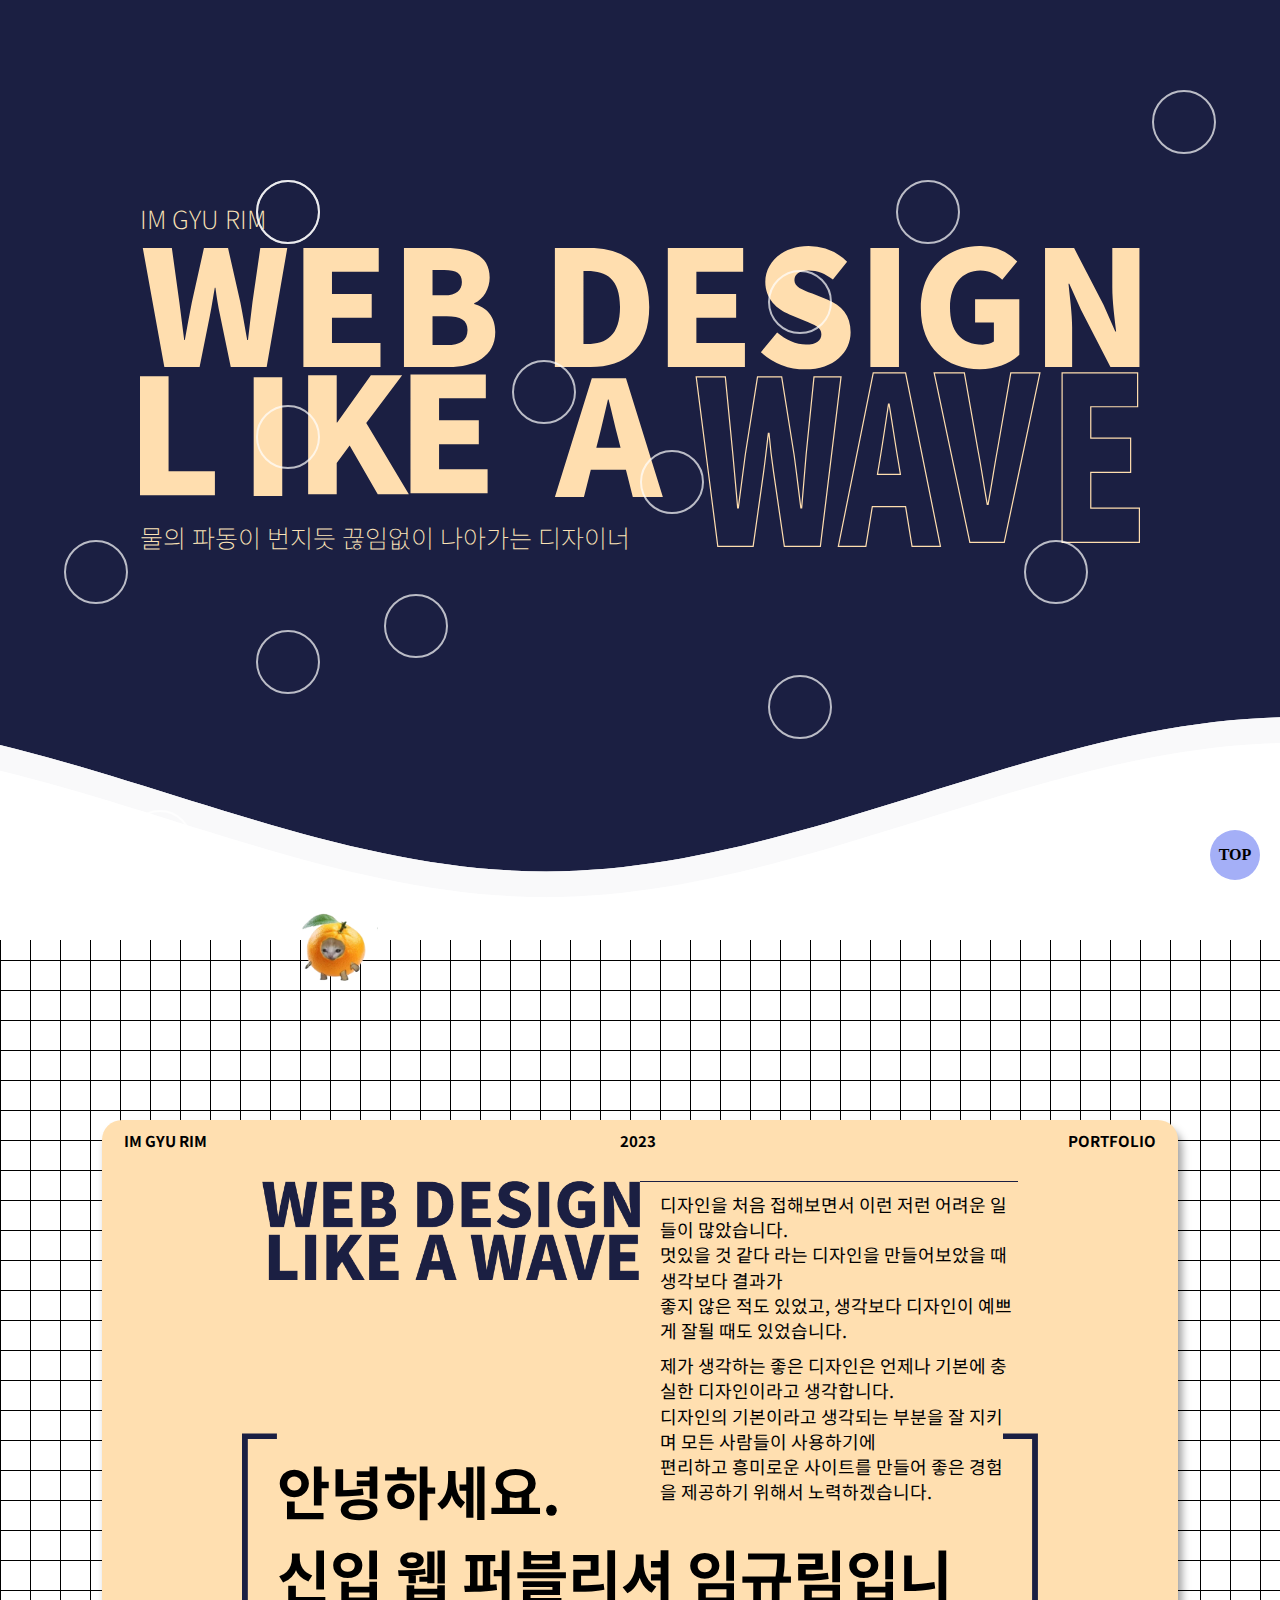
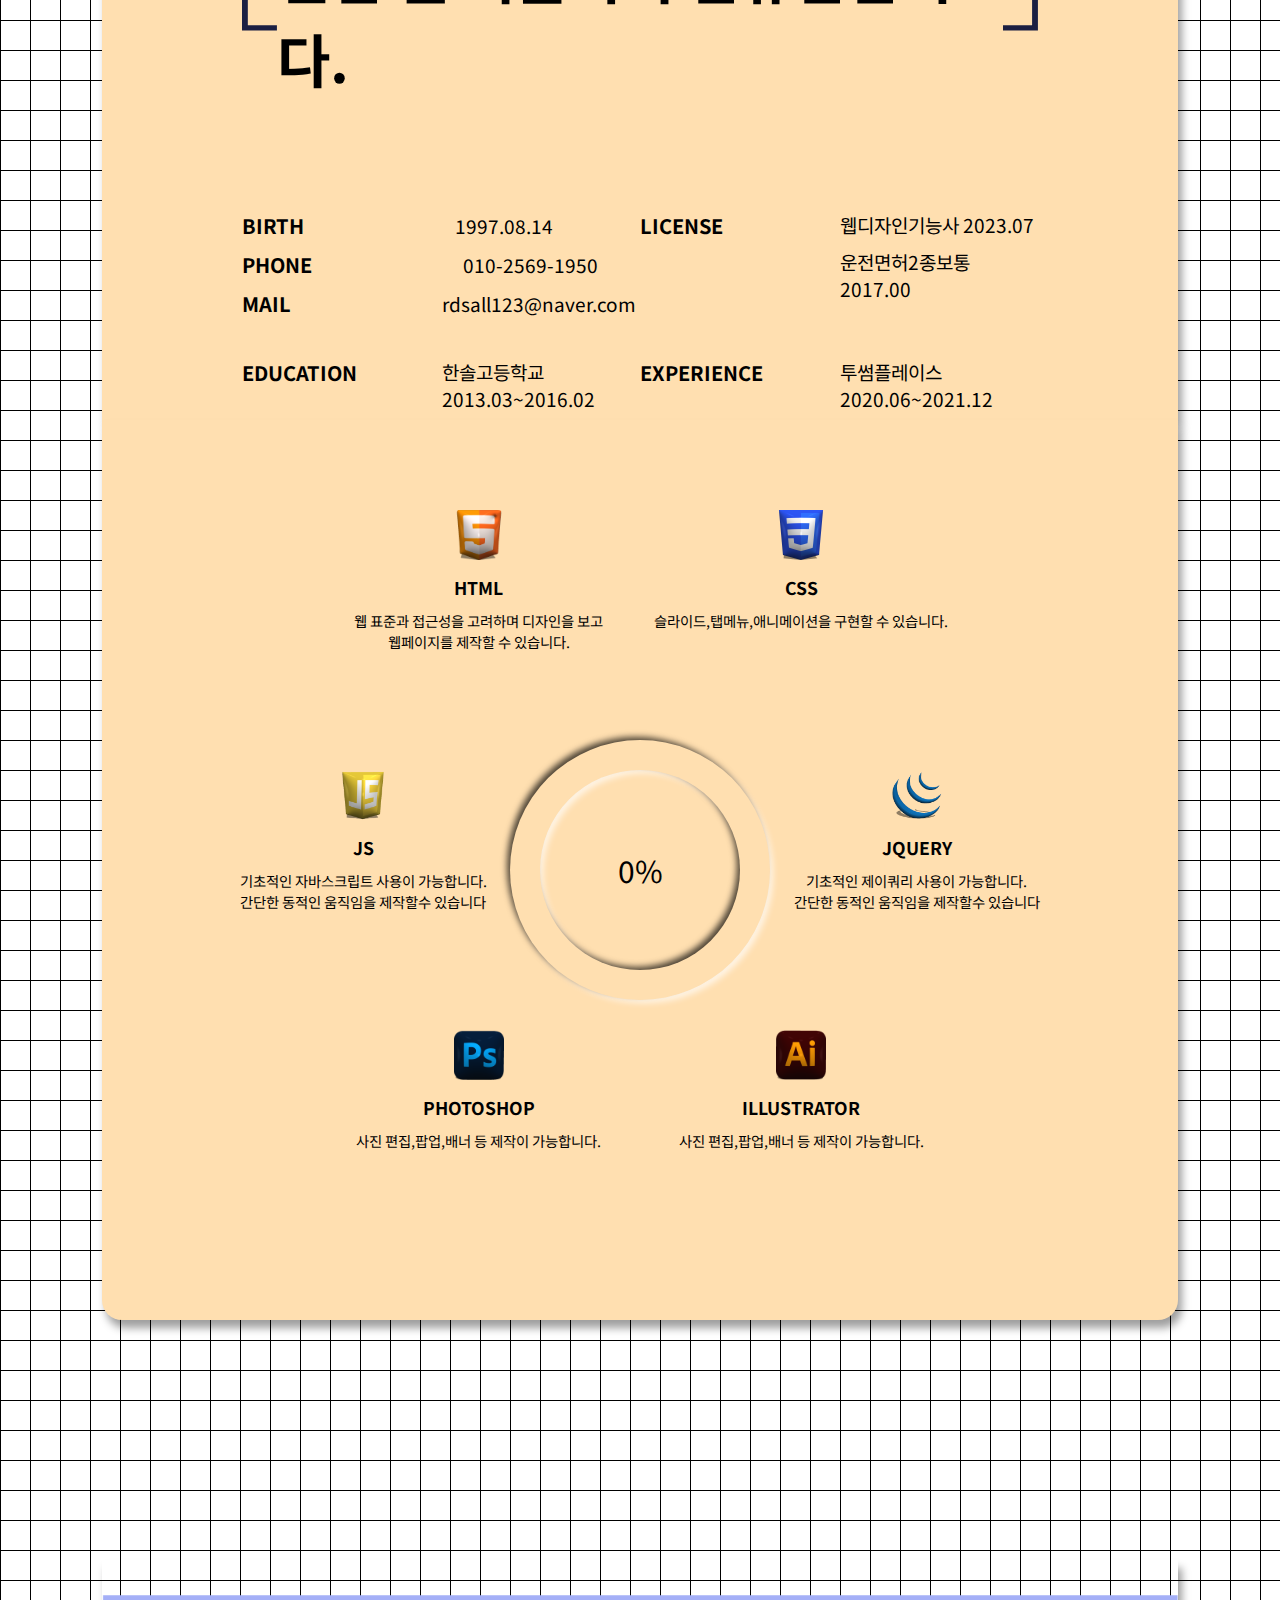
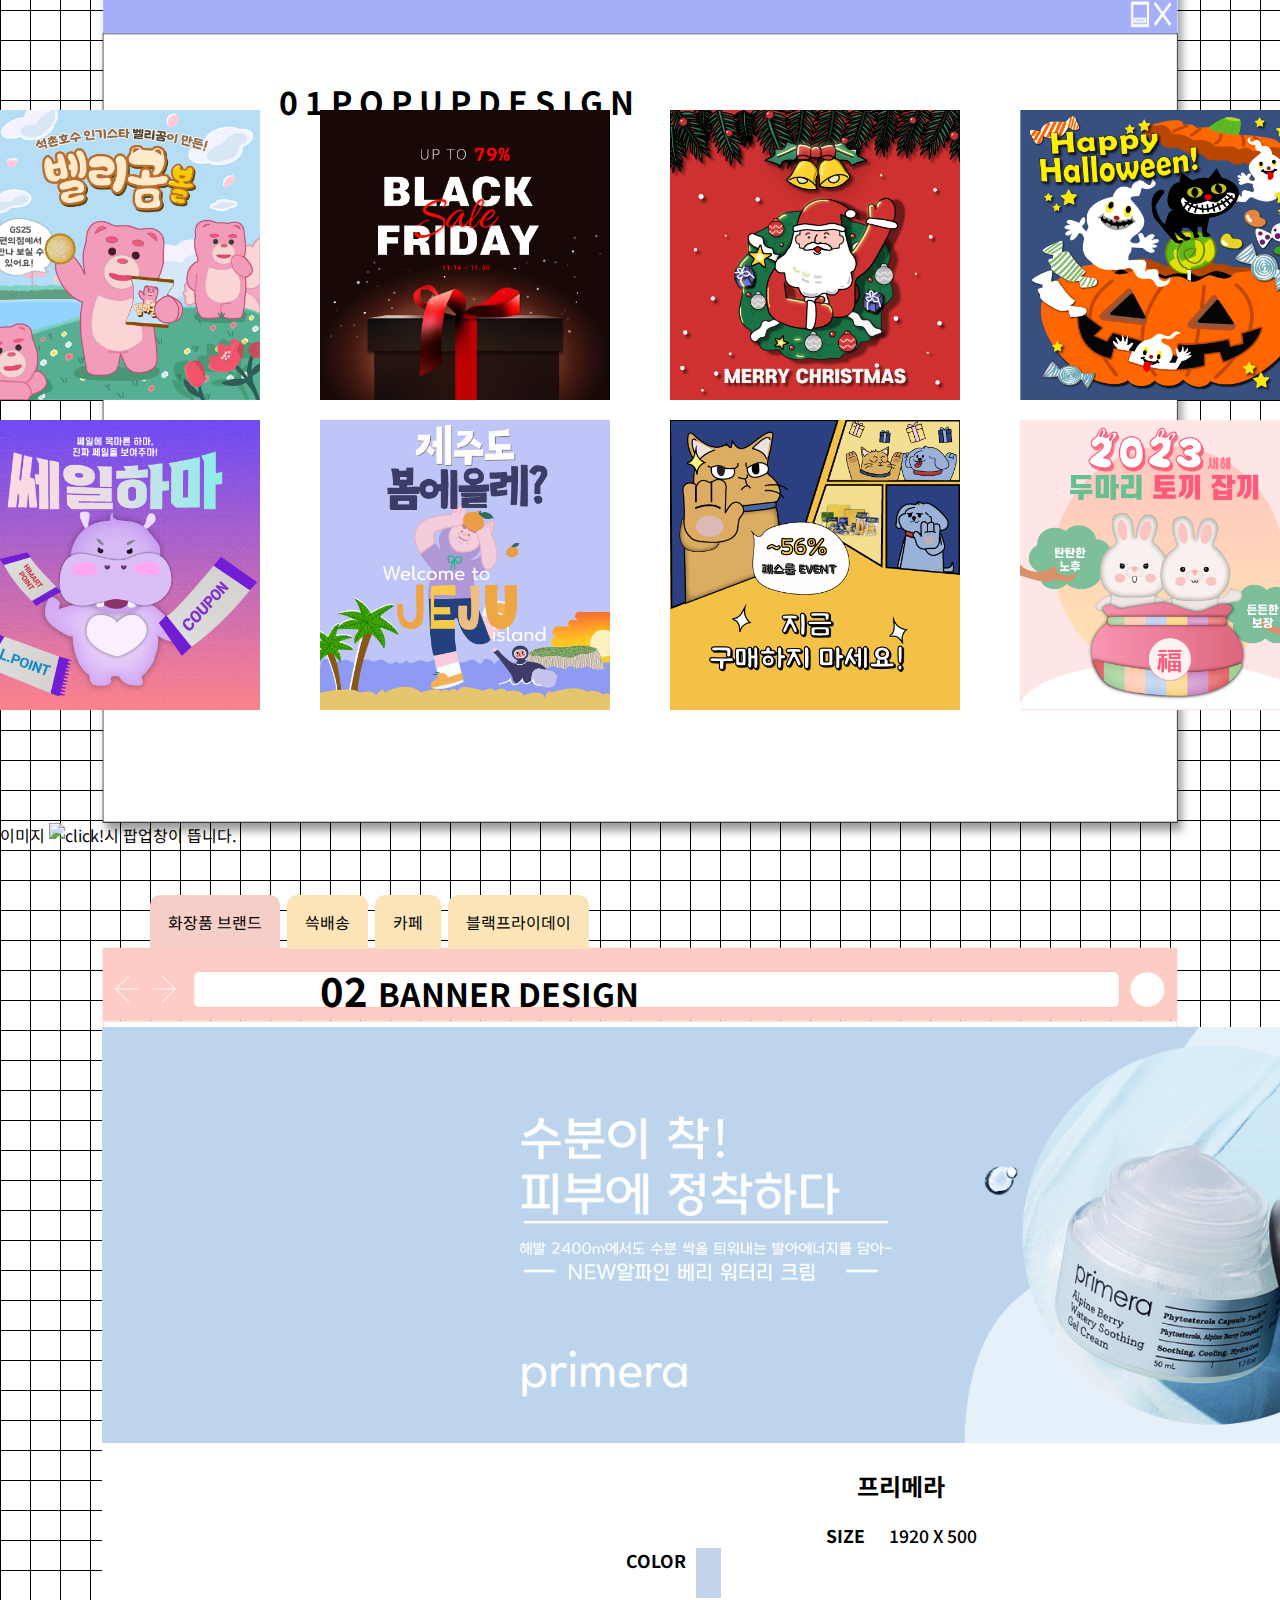
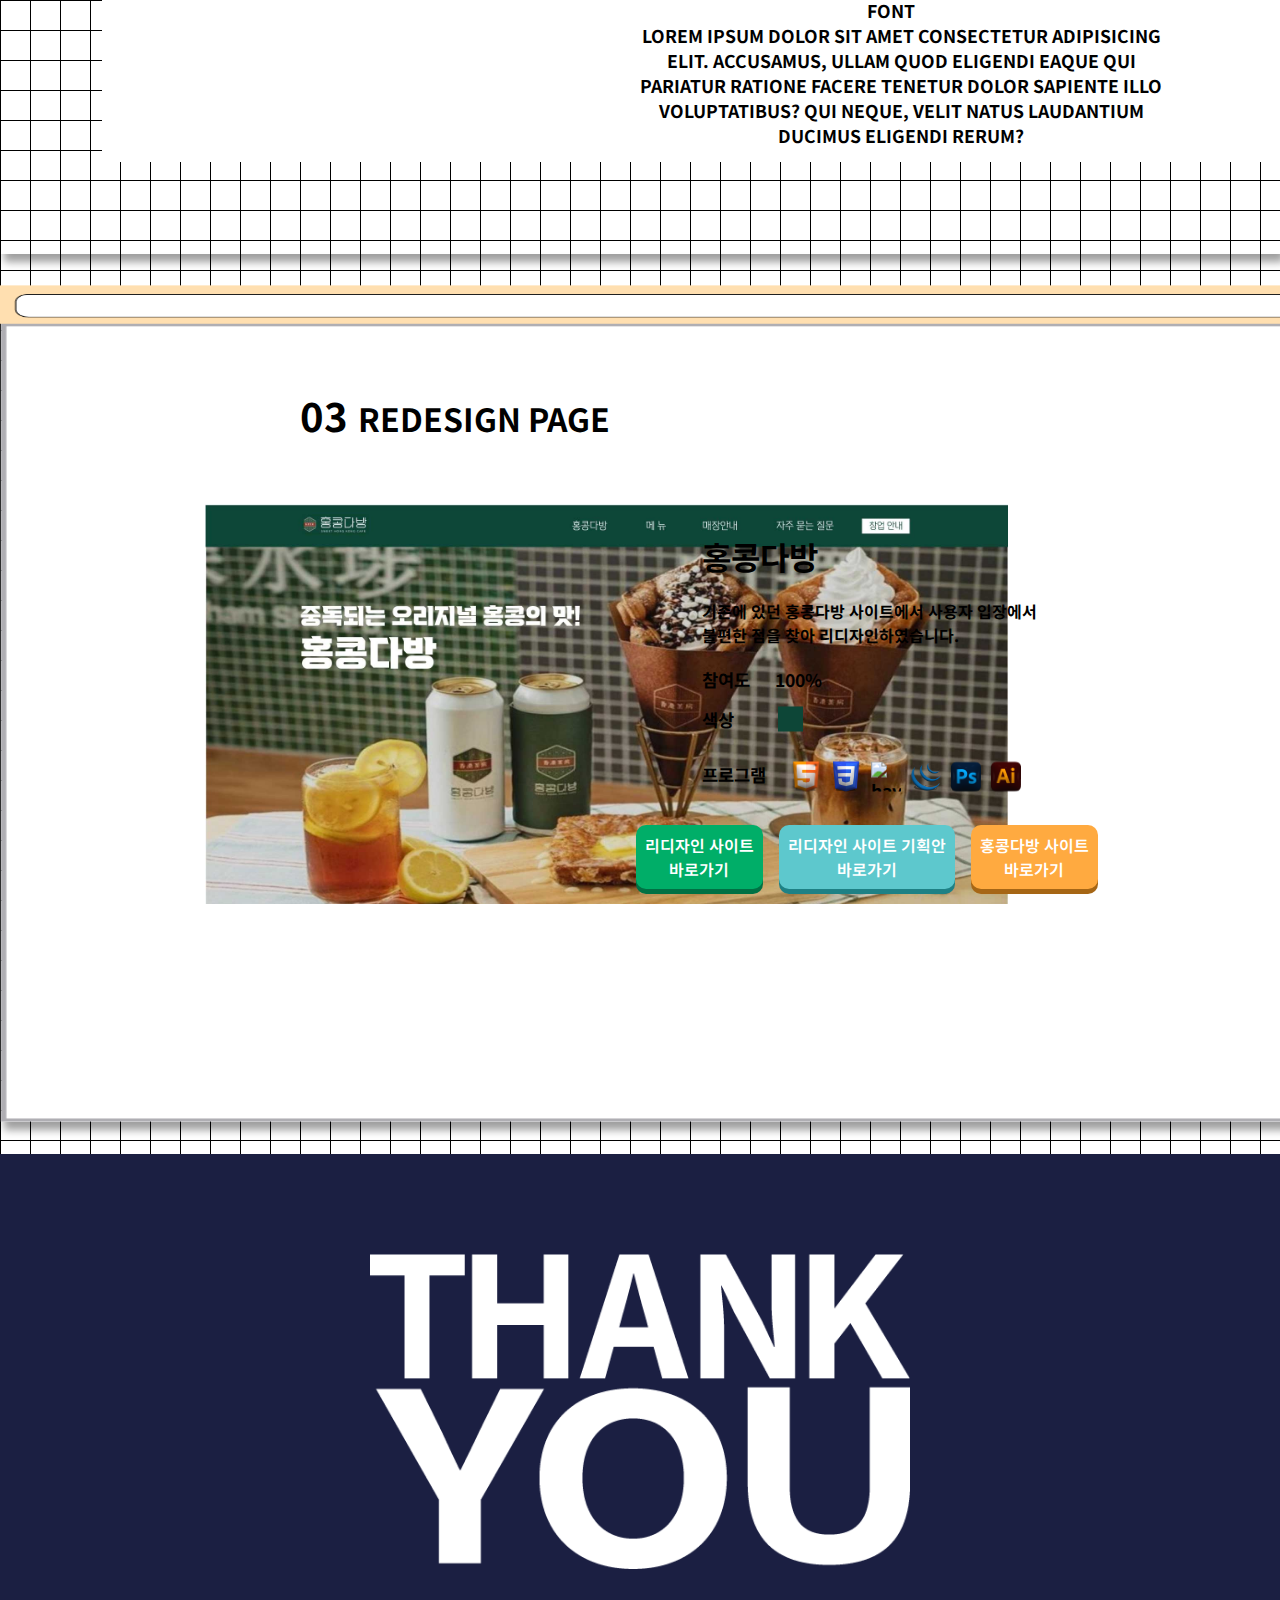
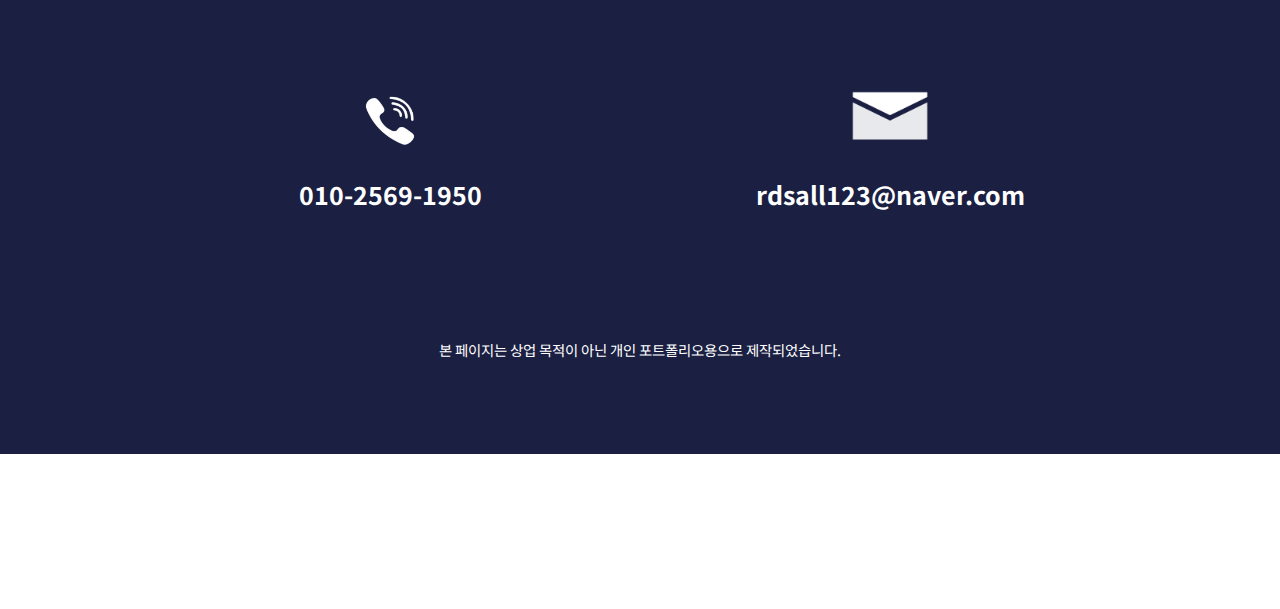
==== commit e020fd76: "t" ====
--- a/index.html
+++ b/index.html
@@ -21,7 +21,8 @@
 />
 
 <script src="https://cdn.jsdelivr.net/npm/swiper@10/swiper-bundle.min.js"></script>
-    </style>
+
+<script src="https://kit.fontawesome.com/96d9bc1566.js" crossorigin="anonymous"></script>
 </head>
 
 <body>
@@ -147,15 +148,15 @@
                     <img src="./img/img/likeawave.png" alt="likeawave">
                 </div>
                 <div class="about_topR">
-                    <p>제가 생각하는 좋은디자인은 언제나 기본에 충실한 디자인이라고<br>
-                        생각합니다. 디자인을 처음 접해보면서 이런 저런 어려운 일들이 많았습니다.</p>
-
-                    <p>
-                        막상 멋있을 것 같다 라는 디자인을 만들어 보았을 때 생각보다 결과가<br>
-                        좋지 않은 적도 있었고,<br>
-                        그리고 생각보다 디자인이 예쁘게 잘될 때도 있었습니다. <br>
-                        그런데 디자인의 기본이라고 생각되는 부분을 잘 지킨다면
+                    <p>디자인을 처음 접해보면서 이런 저런 어려운 일들이 많았습니다. <br>
+                        멋있을 것 같다 라는 디자인을 만들어보았을 때 생각보다 결과가<br>
+                        좋지 않은 적도 있었고, 생각보다 디자인이 예쁘게 잘될 때도 있었습니다.
                     </p>
+                    <P>제가 생각하는 좋은 디자인은 언제나 기본에 충실한 디자인이라고 생각합니다.<br>
+                        디자인의 기본이라고 생각되는 부분을 잘 지키며 모든 사람들이 사용하기에<br>
+                        편리하고 흥미로운 사이트를 만들어 좋은 경험을 제공하기 위해서 노력하겠습니다.
+                    </P>
+                   
                 </div>
             </section>
             <section class="about_mid">
@@ -192,8 +193,8 @@
                     <li>
                         <h4>license</h4>
                         <ul>
-                            <li>웹디자인기능사</li>
-                            <li>운전면허2종보통</li>
+                            <li>웹디자인기능사 <span>2023.07</span></li>
+                            <li>운전면허2종보통 <span>2017.00</span></li>
                         </ul>
                     </li>
                     <li>
@@ -215,55 +216,83 @@
         </div>
         <div class="aboutB">
             <div class="circlebox">
+                <div class="arr">
+                    <i class="fa-solid fa-caret-up fa-2xl" style="color: #1d1f3e;"></i>
+                </div>
+                <span class="cir"></span>
+                <span class="circleShadow"></span>
                 <svg viewBox="0 0 120 120">
-                    <circle cx="60" cy="60" r="50" />
+                    <circle class="circle_o" cx="60" cy="60" r="40" />
                 </svg>
-                <span class="per">90</span>
+                <svg class="aa" viewBox="0 0 120 120">
+                    <circle class="circleper" cx="60" cy="60" r="46" />
+                </svg>
+                <span class="circleboxper">0%</span>
             </div>
             <div class="skillList">
                 <ul>
-                    <li>
-                        <img src="./img/skill/html.png" alt="">
+                    <li class="html_d">
+                        <img src="./img/skill/html.png" alt="html">
                         <h3>html</h3>
-                        <p>Lorem ipsum dolor, sit amet consectetur adipisicing elit. Iusto praesentium quam odio magni ut vitae? Enim quis expedita dolorem iusto quos, voluptatibus voluptas ab consequuntur, voluptatem quidem odio amet consectetur.</p>
-                        <p class="per">80</p>
-                    </li>
-                    <li> 
-                        <img src="./img/skill/css.png" alt="">
+                        <p>웹 표준과 접근성을 고려하며 디자인을 보고<br>
+                            웹페이지를 제작할 수 있습니다.</p>
+                        <p class="per">75</p>
+                    </li>
+                    <li  class="css_d"> 
+                        <img src="./img/skill/css.png" alt="css">
                         <h3>css</h3>
-                        <p>Lorem ipsum dolor, sit amet consectetur adipisicing elit. Iusto praesentium quam odio magni ut vitae? Enim quis expedita dolorem iusto quos, voluptatibus voluptas ab consequuntur, voluptatem quidem odio amet consectetur.</p>
-                        <p class="per">40</p>
-                    </li>
-                    <li>
-                        <img src="./img/skill/js.png" alt="">
+                        <p>슬라이드,탭메뉴,애니메이션을 구현할 수 있습니다.</p>
+                        <p class="per">70</p>
+                    </li>
+                    <li class="javascript_d">
+                        <img src="./img/skill/js.png" alt="javascript">
                         <h3>js</h3>
-                        <p>Lorem ipsum dolor, sit amet consectetur adipisicing elit. Iusto praesentium quam odio magni ut vitae? Enim quis expedita dolorem iusto quos, voluptatibus voluptas ab consequuntur, voluptatem quidem odio amet consectetur.</p>
+                        <p>기초적인 자바스크립트 사용이 가능합니다.<br>
+                            간단한 동적인 움직임을 제작할수  있습니다</p>
                         <p class="per">60</p>
                     </li>
-                    <li>
-                        <img src="./img/skill/jquery.png" alt="">
+                    <li class="jquery_d">
+                        <img src="./img/skill/jquery.png" alt="jquery">
                         <h3>jquery</h3>
-                        <p>Lorem ipsum dolor, sit amet consectetur adipisicing elit. Iusto praesentium quam odio magni ut vitae? Enim quis expedita dolorem iusto quos, voluptatibus voluptas ab consequuntur, voluptatem quidem odio amet consectetur.</p>
-                        <p class="per">100</p>
-                    </li>
-                    <li>
-                        <img src="./img/skill/photoshop.png" alt="">
+                        <p>기초적인 제이쿼리 사용이 가능합니다.<br>
+                            간단한 동적인 움직임을 제작할수  있습니다</p>
+                        <p class="per">60</p>
+                    </li>
+                    <li class="photoshop_d">
+                        <img src="./img/skill/photoshop.png" alt="photoshop">
                         <h3>photoshop</h3>
-                        <p>Lorem ipsum dolor, sit amet consectetur adipisicing elit. Iusto praesentium quam odio magni ut vitae? Enim quis expedita dolorem iusto quos, voluptatibus voluptas ab consequuntur, voluptatem quidem odio amet consectetur.</p>
-                        <p class="per">100</p>
-                    </li>
-                    <li>
-                        <img src="./img/skill/illustrator.png" alt="">
+                        <p>사진 편집,팝업,배너 등 제작이 가능합니다.</p>
+                        <p class="per">70</p>
+                    </li>
+                    <li class="illustrator_d"> 
+                        <img src="./img/skill/illustrator.png" alt="illustrator">
                         <h3>illustrator</h3>
-                        <p>Lorem ipsum dolor, sit amet consectetur adipisicing elit. Iusto praesentium quam odio magni ut vitae? Enim quis expedita dolorem iusto quos, voluptatibus voluptas ab consequuntur, voluptatem quidem odio amet consectetur.</p>
-                        <p class="per">100</p>
+                        <p>사진 편집,팝업,배너 등 제작이 가능합니다.</p>
+                        <p class="per">70</p>
                     </li>
                 </ul>
             </div>
         </div>
         <div class="popup" >
             <div class="popupbox"><img src="./img/img/windowb.png" alt="보라색윈도우창"></div>
-            <h1><span>01</span>popup design</h1>
+            <h6>
+                <span>0</span>
+                <span>1</span>
+                <span>p</span>
+                <span>o</span>
+                <span>p</span>
+                <span>u</span>
+                <span>p</span>
+                <span>d</span>
+                <span>e</span>
+                <span>s</span>
+                <span>i</span>
+                <span>g</span>
+                <span>n</span>
+                
+            </h6>
+            
+            <p>이미지 <img src="" alt="click!">시 팝업창이 뜹니다.</p>
             <section class="popupImg">
                 <ul class="popupList">
                     <li class="on"><a href="#"><img src="./popup/popup_belly.png" alt="">
@@ -313,11 +342,13 @@
                     <li class="on">
                         <img src="./popup/popup_belly.png" alt="popup_belly">
                         <ul>
-                            <li>색상 <ul class="popuppopupcolor">
+                            <li>색상 
+                                <ul class="popuppopupcolor">
                                     <li class="bellycolor1"></li>
                                     <li class="bellycolor2"></li>
                                 </ul>
                             </li>
+                            <li>SIZE <span>500 X 500</span></li>
                             <li>폰트 <span>KCC-간판체</span></li>
                             <li>Lorem ipsum dolor sit amet consectetur adipisicing elit. Enim laborum
                                 repudiandae iure architecto voluptatum tenetur facere sit,
@@ -329,58 +360,45 @@
                         <ul>
                             <li>색상 <ul class="popuppopupcolor">
                                     <li class="blackfridaycolor1"></li>
-                                    <li class="blackfridaycolor1"></li>
-                                </ul>
-                            </li>
+                                    <li class="blackfridaycolor2"></li>
+                                </ul>
+                            </li>
+                            <li>SIZE <span>500 X 500</span></li>
                             <li>폰트 <span>에스코어 드림</span></li>
+                            <li>선물상자와 배경에 그라데이션을 주어 입체감이 있도록 표현해주었습니다.
+                            </li>
+                        </ul>
+                    </li>
+                    <li><img src="./popup/popup_christmas.png" alt="">
+                        <ul>
+                            <li>색상 <ul class="popuppopupcolor">
+                                    <li class="christmascolor1"></li>
+                                    <li class="christmascolor2"></li>
+                                </ul>
+                            </li>
+                            <li>SIZE <span>500 X 500</span></li>
+                            <li>폰트 <span>에스코어 드림</span></li>
+                            
+                            <li>크리스마스 컨셉에 맞춰 빨강,초록 색을 사용하였고,
+                                산타가 입체적으로 보일 수 있도록 그림자 효과를 넣어주었고,
+                                symbol spayer tool을 이용하여 눈이 내리는 듯한 느낌을 표현해주었습니다. 
+                            </li>
+                        </ul>
+                    </li>
+                    <li><img src="./popup/popup_halloween.png" alt="">
+                        <ul>
+                            <li>색상 <ul class="popuppopupcolor">
+                                    <li class="halloweencolor1"></li>
+                                    <li class="halloweencolor2"></li>
+                                </ul>
+                            </li>
+                            <li>SIZE <span>500 X 500</span></li>
                             <li>Lorem ipsum dolor sit amet consectetur adipisicing elit. Enim laborum
                                 repudiandae iure architecto voluptatum tenetur facere sit,
                                 sunt,
                                 impedit totam quisquam dolore hic !</li>
                         </ul>
                     </li>
-                    <li><img src="./popup/popup_christmas.png" alt="">
-                        <ul>
-                            <li>색상 <ul class="popuppopupcolor">
-                                    <li class="christmascolor1"></li>
-                                    <li class="christmascolor1"></li>
-                                </ul>
-                            </li>
-                            <li>폰트 <span>에스코어 드림</span></li>
-                            <li>Lorem ipsum dolor sit amet consectetur adipisicing elit. Enim laborum
-                                repudiandae iure architecto voluptatum tenetur facere sit,
-                                sunt,
-                                impedit totam quisquam dolore hic !</li>
-                        </ul>
-                    </li>
-                    <li><img src="./popup/popup_halloween.png" alt="">
-                        <ul>
-                            <li>색상 <ul class="popuppopupcolor">
-                                    <li class="halloweencolor1"></li>
-                                    <li class="halloweencolor2"></li>
-                                </ul>
-                            </li>
-                            <li>폰트 </li>
-                            <li>Lorem ipsum dolor sit amet consectetur adipisicing elit. Enim laborum
-                                repudiandae iure architecto voluptatum tenetur facere sit,
-                                sunt,
-                                impedit totam quisquam dolore hic !</li>
-                        </ul>
-                    </li>
-                    <li><img src="./popup/popup_happy new year.png" alt="">
-                        <ul>
-                            <li>색상 <ul class="popuppopupcolor">
-                                    <li class="HNYcolor1"></li>
-                                    <li class="HNYcolor2"></li>
-                                </ul>
-                            </li>
-                            <li>폰트 <span>에스코어 드림</span></li>
-                            <li>Lorem ipsum dolor sit amet consectetur adipisicing elit. Enim laborum
-                                repudiandae iure architecto voluptatum tenetur facere sit,
-                                sunt,
-                                impedit totam quisquam dolore hic !</li>
-                        </ul>
-                    </li>
                     <li><img src="./popup/popup_hippo.png" alt="">
                         <ul>
                             <li>색상 <ul class="popuppopupcolor">
@@ -388,6 +406,7 @@
                                     <li class="hippocolor2"></li>
                                 </ul>
                             </li>
+                            <li>SIZE <span>500 X 500</span></li>
                             <li>폰트 <span>비트로 코어TTF<br>에스코어 드림</span></li>
                             <li>Lorem ipsum dolor sit amet consectetur adipisicing elit. Enim laborum
                                 repudiandae iure architecto voluptatum tenetur facere sit,
@@ -402,6 +421,7 @@
                                     <li class="jejucolor2"></li>
                                 </ul>
                             </li>
+                            <li>SIZE <span>500 X 500</span></li>
                             <li>폰트 <span>KCC-간판체</span></li>
                             <li>Lorem ipsum dolor sit amet consectetur adipisicing elit. Enim laborum
                                 repudiandae iure architecto voluptatum tenetur facere sit,
@@ -416,7 +436,24 @@
                                     <li class="pathroomcolor2"></li>
                                 </ul>
                             </li>
+                            <li>SIZE <span>500 X 500</span></li>
                             <li>폰트 <span>KCC-간판체</span></li>
+                            <li>Lorem ipsum dolor sit amet consectetur adipisicing elit. Enim laborum
+                                repudiandae iure architecto voluptatum tenetur facere sit,
+                                sunt,
+                                impedit totam quisquam dolore hic !</li>
+                        </ul>
+                    </li>
+                    <li><img src="./popup/popup_happy new year.png" alt="">
+                        <ul>
+                            <li>색상 
+                                <ul class="popuppopupcolor">
+                                    <li class="HNYcolor1"></li>
+                                    <li class="HNYcolor2"></li>
+                                </ul>
+                            </li>
+                            <li>SIZE <span>500 X 500</span></li>
+                            <li>폰트 <span>에스코어 드림</span></li>
                             <li>Lorem ipsum dolor sit amet consectetur adipisicing elit. Enim laborum
                                 repudiandae iure architecto voluptatum tenetur facere sit,
                                 sunt,
@@ -434,69 +471,78 @@
                 <ul class="swiper-wrapper">
                     <li class="swiper-slide">
                         <img src="./banner/primera.png" alt="프리메라 배너">
-                        <ul>
-                            <li >
-                                <h4>프리메라</h4>
+                        <h4>프리메라</h4>
+                        <ul>
+                            <li>
                                 <ul>
-                                    <li>작업기간 <span></span></li>
+                                    <li>SIZE <span>1920 X 500</span></li>
+                                    <li class="swipercolor">color
+                                        <ul>
+                                            <li class="primeracolor1"></li>
+                                            <li class="primeracolor2"></li>
+                                        </ul>
+                                    </li>
+                                    <li>font <span></span></li>
+                                </ul>
+                            </li>
+                            <li>Lorem ipsum dolor sit amet consectetur adipisicing elit. Accusamus,
+                                ullam quod eligendi eaque qui pariatur ratione facere tenetur dolor sapiente
+                                illo voluptatibus? Qui neque,
+                                velit natus laudantium ducimus eligendi rerum?
+                            </li>
+                        </ul>
+                    </li>
+                    <li class="swiper-slide">
+                        <img src="./banner/ssg.png" alt="쓱배송 배너">
+                        <h4>쓱배송</h4>
+                        <ul>
+                            <li>
+                                <ul>
+                                    <li>SIZE <span>1920 X 500</span></li>
+                                    <li>color <span></span></li>
+                                    <li>font <span></span></li>
+                                </ul>
+                            </li>
+                            <li>Lorem ipsum dolor sit amet consectetur adipisicing elit. Accusamus,
+                                ullam quod eligendi eaque qui pariatur ratione facere tenetur dolor sapiente
+                                illo voluptatibus? Qui neque,
+                                velit natus laudantium ducimus eligendi rerum?
+                            </li>
+                        </ul>
+                    </li>
+                    <li class="swiper-slide">
+                        <img src="./banner/st.png" alt="카페 배너">
+                        <h4>카페</h4>
+                        <ul>
+                            <li>
+                                <ul>
+                                    <li>SIZE <span>1920 X 500</span></li>
                                     <li>color <span></span></li>
                                     <li>font family <span></span></li>
-                                    <li>Lorem ipsum dolor sit amet consectetur adipisicing elit. Accusamus,
-                                        ullam quod eligendi eaque qui pariatur ratione facere tenetur dolor sapiente
-                                        illo voluptatibus? Qui neque,
-                                        velit natus laudantium ducimus eligendi rerum?</li>
-                                </ul>
+                                </ul>
+                            </li>
+                            <li>Lorem ipsum dolor sit amet consectetur adipisicing elit. Accusamus,
+                                ullam quod eligendi eaque qui pariatur ratione facere tenetur dolor sapiente
+                                illo voluptatibus? Qui neque,
+                                velit natus laudantium ducimus eligendi rerum?
                             </li>
                         </ul>
                     </li>
                     <li class="swiper-slide">
-                        <img src="./banner/ssg.png" alt="쓱배송 배너">
+                        <img src="./banner/BlackfridayBanner.png" alt="블랙프라이데이 배너">
+                        <h4>블랙프라이데이</h4>
                         <ul>
                             <li>
-                                <h4>쓱배송</h4>
                                 <ul>
-                                    <li>작업기간 <span></span></li>
+                                    <li>SIZE <span>1920 X 500</span></li>
                                     <li>color <span></span></li>
                                     <li>font family <span></span></li>
-                                    <li>Lorem ipsum dolor sit amet consectetur adipisicing elit. Accusamus,
-                                        ullam quod eligendi eaque qui pariatur ratione facere tenetur dolor sapiente
-                                        illo voluptatibus? Qui neque,
-                                        velit natus laudantium ducimus eligendi rerum?</li>
-                                </ul>
-                            </li>
-                        </ul>
-                    </li>
-                    <li class="swiper-slide">
-                        <img src="./banner/st.png" alt="카페 배너">
-                        <ul>
-                            <li>
-                                <h4>카페</h4>
-                                <ul>
-                                    <li>작업기간 <span></span></li>
-                                    <li>color <span></span></li>
-                                    <li>font family <span></span></li>
-                                    <li>Lorem ipsum dolor sit amet consectetur adipisicing elit. Accusamus,
-                                        ullam quod eligendi eaque qui pariatur ratione facere tenetur dolor sapiente
-                                        illo voluptatibus? Qui neque,
-                                        velit natus laudantium ducimus eligendi rerum?</li>
-                                </ul>
-                            </li>
-                        </ul>
-                    </li>
-                    <li class="swiper-slide">
-                        <img src="./banner/BlackfridayBanner.png" alt="블랙프라이데이 배너">
-                        <ul>
-                            <li>
-                                <h4>블랙프라이데이</h4>
-                                <ul>
-                                    <li>작업기간 <span></span></li>
-                                    <li>color <span></span></li>
-                                    <li>font family <span></span></li>
-                                    <li>Lorem ipsum dolor sit amet consectetur adipisicing elit. Accusamus,
-                                        ullam quod eligendi eaque qui pariatur ratione facere tenetur dolor sapiente
-                                        illo voluptatibus? Qui neque,
-                                        velit natus laudantium ducimus eligendi rerum?</li>
-                                </ul>
+                                </ul>
+                            </li>
+                            <li>Lorem ipsum dolor sit amet consectetur adipisicing elit. Accusamus,
+                                ullam quod eligendi eaque qui pariatur ratione facere tenetur dolor sapiente
+                                illo voluptatibus? Qui neque,
+                                velit natus laudantium ducimus eligendi rerum?
                             </li>
                         </ul>
                     </li>
@@ -504,7 +550,7 @@
             </section>
             <section class="tabmenu">
                 <ul class="tab">
-                    <li class="on"><a href="#">프리메라</a></li>
+                    <li class="on"><a href="#">화장품 브랜드</a></li>
                     <li><a href="#">쓱배송</a></li>
                     <li><a href="#">카페</a></li>
                     <li><a href="#">블랙프라이데이</a></li>
@@ -522,8 +568,9 @@
             </div>
             <div class="redesign_contents">
                 <h3>홍콩다방</h3>
+                <p>기존에 있던 홍콩다방 사이트에서 사용자 입장에서 불편한 점을 찾아 리디자인하였습니다.</p>
                 <ul>
-                    <li>기여도 <span>100%</span></li>
+                    <li>참여도 <span>100%</span></li>
                     <li>색상 <ul>
                             <li class="color1"></li>
                             <li class="color2"></li>
@@ -539,15 +586,28 @@
                         </ul>
                     </li>
                 </ul>
-            </div><a href="#">상세보기</a>
+            </div>
+            <div class="redesign_link">
+                <ul>
+                    <li class="btn1"><a href="https://imgyurim.github.io/redesignpro/">리디자인 사이트<br>바로가기</a></li>
+                    <li class="btn2"><a href="./indexx.html">리디자인 사이트 기획안<br> 바로가기</a></li>
+                    <li class="btn3"><a href="http://www.hongkongdabangkorea.com/">홍콩다방 사이트<br> 바로가기</a></li>
+                </ul>
+            </div>
         </div>
         <div class="contact">
-            <div class="contactbox"><img src="./img/img/thank.png" alt=""></div>
-            <div class="con_list">
+            <div class="contactbox">
+                <img src="./img/img/thank.png" alt="">
+            </div>
+            <div class="con_listT">
                 <ul>
-                    <li><a href="#"><img src="./img/img/QR.png" alt="qr코드"></a></li>
-                    <li><a href="#"><img src="./img/img/github.png" alt="깃허브"></a></li>
-             </ul>
+                    <li><img src="./img/img/phone.png" alt="전화"> 010-2569-1950</li>
+                    <li><img src="./img/img/mail.png" alt="메일"> rdsall123@naver.com</li>
+                </ul>
+            </div>
+            <div class="con_listB">
+                <p>본 페이지는 상업 목적이 아닌 개인 포트폴리오용으로 제작되었습니다.</p>
+                </ul>
             </div>
         </div>
     </div>
--- a/css/index.css
+++ b/css/index.css
@@ -38,7 +38,7 @@
 .wrap {
     font-family: 'Noto Sans KR', sans-serif;
 }
-
+img{max-width: 100%;}
 /* 물결 Animation */
 .parallax>use {
     animation: move-forever 25s cubic-bezier(.55, .5, .45, .5) infinite;
@@ -234,6 +234,7 @@
     line-height: 50px;
     cursor: pointer;
     z-index: 1000;
+    font-weight: bold;
 }
 /* 마우스커서 */
 #cursor {
@@ -409,7 +410,7 @@
     width: 200px;
     flex-shrink: 0;
 }
-.about_bot>ul>li>ul>li {
+.about_bot>ul>li>ul>li{
     font-size: 19px;
     padding-bottom: 10px;
     font-weight: 400;
@@ -422,14 +423,23 @@
 .aboutlist>ul>li {
     font-size: 20px;
 }
-.aboutbot_list{
+.about_bot .aboutbot_list>li{
     font-size: 20px;
     font-weight: bold;
 }
-.aboutbot_list span{
-    padding-left:20px;
+.about_bot .aboutbot_list span{
+    padding-left: 146px;
     font-size: 19px;
     font-weight: 400;
+}
+/* .about_bot .aboutbot_list span:nth-of-type(1){
+    padding-right: 134px;
+}
+.about_bot .aboutbot_list span:nth-of-type(2){
+    padding-left: 146px;
+}
+.about_bot .aboutbot_list span:nth-of-type(3){
+    padding-left: 146px; */
 }
 .about_bot>ul>li>h4+* {
     flex-grow: 1;
@@ -441,9 +451,53 @@
     margin: 0 auto;
     background: #ffdfb0;
     border-radius: 0 0 20px 20px;
-    margin-bottom: 15px;
     box-shadow: 4px 8px 8px hsl(0deg 0% 0% / 0.38);
     position: relative;
+    margin-bottom: 240px;
+}
+.arr{
+    width: 100%;
+    height: 100%;
+    position: relative;
+    transition: all 1s ease 0s;
+    transform: rotate(0deg);
+}
+.arr>i{
+    position: absolute;
+    top: -10px;
+    left: 50%;
+    transform: translateX(-50%);
+    /* text-align: center; */
+}
+.cir{
+    position: absolute;
+    display: inline-block;
+    left: 50%;
+    top: 50%;
+    transform: translate(-50%,-50%);
+    width: 200px;
+    height: 200px;
+    border: 30px solid #faf7f700;
+    border-radius: 50%;
+    box-shadow:
+     -4px -4px 6px -1px rgba(0, 0, 0, 0.7),
+     4px 4px 6px -1px  rgba(255, 255, 255, 0.7)
+    ;
+}
+.circleShadow{
+    position: absolute;
+    display: inline-block;
+    left: 50%;
+    top: 50%;
+    transform: translate(-50%,-50%);
+    width: 200px;
+    height: 200px;
+    border: 1px solid #00000000;
+    border-radius: 50%;
+    box-shadow: 
+    inset -4px -4px 6px -1px rgba(0, 0, 0, 0.7),
+    inset 4px 4px 6px -1px rgba(255, 255, 255, 0.7)
+    ;
 }
 .circlebox{
     position: absolute;
@@ -452,23 +506,57 @@
     width: 300px;
     height: 300px;
     transform: translate(-50%,-50%);
+    /* border: 1px solid red; */
 }
 .circlebox svg{
     fill: none;
-    stroke:red;
-}
-
+    /* stroke:red; */
+    position: absolute;
+    left: 50%;
+    top: 50%;
+    /* border: 1px solid red; */
+    width: 300px;
+    height: 300px;
+    transform: translate(-50%,-50%) rotate(-90deg);
+    z-index: 20;
+}
+.circleper{
+    stroke-dashoffset: 314;
+    stroke-dasharray: 314;
+    transition: all 1s ease 0s;
+    stroke-width: 11.8px;
+    stroke: #1b1f42;
+}
+.circleboxper{
+    position: absolute;
+    left: 50%;
+    top: 50%;
+    transform: translate(-50%,-50%);
+    font-size: 30px;
+}
+.circle_o{
+    stroke-width: 1;
+    box-shadow: 5px 5px 5px 5px gray;
+}
 .skillList>ul{
     display: flex;
 }
 .skillList>ul>li{
     width: 350px;
-    height: 300px;
+    height: 200px;
     position: absolute;
     text-align: center;
+    /* border: 1px solid red; */
+}
+.skillList h3{
+    font-size: 1.1rem;
+    font-weight: bold;
+    padding: 10px;
+    text-transform: uppercase;
 }
 .skillList>ul>li p{
     font-size: 0.9rem;
+  
 }
 .skillList>ul>li .per{
     font-size: 0px;
@@ -484,23 +572,23 @@
     transform: translateX(-50%);
 }
 .skillList>ul>li:nth-of-type(3){
-    left: 10%;
+    left: 8%;
     top: 50%;
     transform: translateY(-50%);
 }
 .skillList>ul>li:nth-of-type(4){
-    right: 10%;
+    right: 8%;
     top: 50%;
     transform: translateY(-50%);
 }
 .skillList>ul>li:nth-of-type(5){
     left: 35%;
-    bottom: 0;
+    bottom: 10%;
     transform: translateX(-50%);
 }
 .skillList>ul>li:nth-of-type(6){
     left: 65%;
-    bottom: 0;
+    bottom: 10%;
     transform: translateX(-50%);
 }
 .skillList>ul>li img{
@@ -512,18 +600,70 @@
     height: 100vh;
     position: relative;
     width: 100%;
-    margin-top: 123px;
-}
-
-.popup>h1 {
-    position: absolute;
+    /* margin-top: 258px; */
+}
+
+.popup>h6 {
+     position: absolute;
     left: 279px;
-    top: 58px;
+    top: 118px;
     text-transform: uppercase;
     font-size: 2rem;
     font-weight: bold;
 }
-
+.popup>h6>span{
+    display: inline-block;
+}
+.popup>h6>span:nth-of-type(1){
+    animation: bounce 0.5s ease 0.25s forwards infinite alternate;
+}
+.popup>h6>span:nth-of-type(2){
+    animation: bounce 0.5s ease 0.25s forwards infinite alternate;
+}
+.popup>h6>span:nth-of-type(3){
+    animation: bounce 0.5s ease 0.25s forwards infinite alternate;
+}
+.popup>h6>span:nth-of-type(4){
+    animation: bounce 0.5s ease 0.25s forwards infinite alternate;
+}
+.popup>h6>span:nth-of-type(5){
+    animation: bounce 0.5s ease 0.25s forwards infinite alternate;
+}
+.popup>h6>span:nth-of-type(6){
+    animation: bounce 0.5s ease 0.25s forwards infinite alternate;
+}
+.popup>h6>span:nth-of-type(7){
+    animation: bounce 0.5s ease 0.25s forwards infinite alternate;
+}
+.popup>h6>span:nth-of-type(8){
+    animation: bounce 0.5s ease 0.25s forwards infinite alternate;
+}
+.popup>h6>span:nth-of-type(9){
+    animation: bounce 0.5s ease 0.25s forwards infinite alternate;
+}
+.popup>h6>span:nth-of-type(10){
+    animation: bounce 0.5s ease 0.25s forwards infinite alternate;
+}
+.popup>h6>span:nth-of-type(11){
+    animation: bounce 0.5s ease 0.25s forwards infinite alternate;
+}
+.popup>h6>span:nth-of-type(12){
+    animation: bounce 0.5s ease 0.25s forwards infinite alternate;
+}
+.popup>h6>span:nth-of-type(13){
+    animation: bounce 0.5s ease 0.25s forwards infinite alternate;
+}
+
+@keyframes bounce {
+    0%{
+        /* opacity: 0; */
+        transform:translateY(0)
+    }
+    100%{
+        /* opacity: 1; */
+        transform:translateY(-10px)
+    }
+}
 .popup>h1 span {
     font-size: 2.5rem;
     padding-right: 10px;
@@ -531,7 +671,8 @@
 
 .popupbox {
     width: 84%;
-    height: 91%;
+    padding-top: 35px;
+    height: 92%;
     margin: 0 auto;
     box-shadow: 4px 8px 8px hsl(0deg 0% 0% / 0.38);
 }
@@ -560,12 +701,8 @@
     height: 290px;
     padding: 10px 10px;
     position: relative;
-    /* animation: motion 0.3s linear 0s infinite alternate; margin-top: 0; */
 }  
-@keyframes motion {
-    /* 0% {margin-top: 0px;}
-    100% {margin-top: 10px;} */
-}
+
 .popupImg>ul>li img {
     width: 100%;
     height: 100%;
@@ -613,11 +750,20 @@
 .popuppopup.on {
     display: block;
 }
+.popuppopup>ul>li>ul{
+    position: absolute;
+    left: 74%;
+    top: 50%;
+    transform: translate(-50%, -50%);
+}
 
 .detailpopup {
     position: relative;
     width: 100%;
     height: 100%;
+}
+.detailpopup>li>ul>li{
+    display: flex;
 }
 
 .detailpopup>li {
@@ -630,8 +776,21 @@
     opacity: 0;
     pointer-events: none;
     transition: all 1s ease 0s;
-}
-
+
+}
+.detailpopup>li>ul>li{
+    font-size: 20px;
+    font-weight: 600;
+    padding-bottom: 5px;
+    padding-right: 10px;;
+}
+.detailpopup>li>ul>li:last-of-type{
+    margin-top:10px;
+}
+.detailpopup>li>ul>li>span{
+    font-size:18px;
+    padding-left:20px;
+}
 .detailpopup>li.on {
     opacity: 1;
     pointer-events: auto;
@@ -655,117 +814,125 @@
     border: 4px solid black;
     border-bottom: none;
 }
-
+.popuppopup>.popuppopupl>li>ul>li{
+    display: flex;
+}
 .popuppopup .popuppopupcolor {
     display: flex;
 }
 
-.puppopup .bellycolor1 {
+.popuppopup .bellycolor1 {
     background: #f29bbb;
     width: 25px;
     height: 25px;
+    margin-left: 25px;
 }
 
 .popuppopup .bellycolor2 {
     background: #b5ddf6;
     width: 25px;
     height: 25px;
-}
-
-.puppopup .blackfridaycolor1 {
+    margin-left: 20px;
+}
+
+.popuppopup .blackfridaycolor1 {
+    background: #000;
+    width: 25px;
+    height: 25px;
+    margin-left: 25px;
+}
+
+.popuppopup .blackfridaycolor2 {
+    background:#af2419;
+    width: 25px;
+    height: 25px;
+    margin-left: 20px;
+}
+
+.popuppopup .christmascolor1 {
+    background: #bc3f38;
+    width: 25px;
+    height: 25px;
+    margin-left: 25px;
+}
+
+.popuppopup .christmascolor2 {
+    background: #387149;
+    width: 25px;
+    height: 25px;
+    margin-left: 20px;
+}
+
+.popuppopup .halloweencolor1 {
+    background: #3d4f7c;
+    width: 25px;
+    height: 25px;
+    margin-left: 25px;
+}
+
+.popuppopup .halloweencolor2 {
+    background: #ed702d;
+    width: 25px;
+    height: 25px;
+    margin-left: 20px;
+}
+
+.popuppopup .HNYcolor1 {
     background: #f29bbb;
     width: 25px;
     height: 25px;
-}
-
-.popuppopup .blackfridaycolor1 {
-    background: #b5ddf6;
-    width: 25px;
-    height: 25px;
-}
-
-.puppopup .christmascolor1 {
-    background: #f29bbb;
-    width: 25px;
-    height: 25px;
-}
-
-.popuppopup .christmascolor2 {
-    background: #b5ddf6;
-    width: 25px;
-    height: 25px;
-}
-
-.puppopup .halloweencolor1 {
-    background: #f29bbb;
-    width: 25px;
-    height: 25px;
-}
-
-.popuppopup .halloweencolor2 {
-    background: #b5ddf6;
-    width: 25px;
-    height: 25px;
-}
-
-.puppopup .HNYcolor1 {
-    background: #f29bbb;
-    width: 25px;
-    height: 25px;
+    margin-left: 25px;
 }
 
 .popuppopup .HNYcolor2 {
     background: #b5ddf6;
     width: 25px;
     height: 25px;
+    margin-left: 20px;
 }
 
 .popuppopup .hippocolor1 {
     background: #714cf4;
     width: 25px;
     height: 25px;
+    margin-left: 25px;
 }
 
 .popuppopup .hippocolor2 {
     background: #d3abf4;
     width: 25px;
     height: 25px;
+    margin-left: 20px;
 }
 
 .popuppopup .jejucolor1 {
     background: #bfc5f6;
     width: 25px;
     height: 25px;
+    margin-left: 25px;
 }
 
 .popuppopup .jejucolor2 {
     background: #eda642;
     width: 25px;
     height: 25px;
+    margin-left: 20px;
 }
 
 .popuppopup .pathroomcolor1 {
     background: #f2c416;
     width: 25px;
     height: 25px;
+    margin-left: 25px;
 }
 
 .popuppopup .pathroomcolor2 {
     background: #2c3f80;
     width: 25px;
     height: 25px;
-}
-
-/* .btnPopupClose{
-    position: absolute;
-    right: 15px;
-    top: 4px;
-}
-.btnPopupClose a{
-    position: absolute;
-    right: 20px;
-    top: 20px;
-} */
+    margin-left: 20px;
+}
+
 .popup_IMG>ul>li {
     position: absolute;
     top: 50%;
@@ -789,8 +956,8 @@
 
 .bannerbox {
     width: 84%;
-    height: 91%;
-    margin: 0 auto;
+    height: 89%;
+    margin: -7px auto;
     position: relative;
 }
 
@@ -802,7 +969,7 @@
 .banner>h1 {
     position: absolute;
     left: 320px;
-    top: 116px;
+    top: 101px;
     font-size: 2rem;
     font-weight: bold;
     text-transform: uppercase;
@@ -810,6 +977,7 @@
 
 .banner>h1 span {
     padding-right: 10px;
+    font-size: 2.5rem;
 }
 
 .bannerImg {
@@ -818,9 +986,8 @@
     margin: 0 auto;
     overflow: hidden;
     position: absolute;
-    top: 173px;
+    top: 167px;
     left: 8%;
-    /* transform: translate(-50%, -50%); */
 }
 .swiper {
     width: 100%;
@@ -835,66 +1002,67 @@
     justify-content: center;
     align-items: center;
   }
+  .swiper-slide>img{
+    width: 100%;
+    object-fit: contain;
+  }
+.swiper-slide>ul{
+    width: 550px;
+    height: 100%;
+    margin: 0 auto;
+}
+.swiper-slide>h4{
+    font-size: 1.5rem;
+    font-weight: bold;
+    margin: 20px;
+}
+.swiper-slide>ul{
+    font-size: 1.1rem;
+
+}
+.swiper-slide>ul>li{
+    font-weight: bold;
+    text-transform: uppercase;
+    /* text-align: center; */
+}
+.swiper-slide>ul span{
+    padding-left:20px;
+    font-weight: 500;
+}
 .swiper-wrapper{
     position: relative;
 }
-  .swiper-slide img {
-    display: block;
-    object-fit: cover;
-  }
-/* .train{
-    width:400%;
-    height: 100%;
-    display: flex;
-    transition:all 0s ease 0s;
-}
-
-.train>li {
-    flex: 1;
-    position: relative;
-}
-.bannerImg>ul>li.on {
-
-}
-
-.bannerImg>ul>li img {
-    width: 1597px;
-    height: 100%;
-    object-fit: contain;
-}
-
-.bannerImg>ul>li>ul {
-    display: flex;
-}
-.bannerImg>ul>li>ul>li{
-    position: absolute;
-    left: 44%;
-    bottom: 0%;
-    transform: translate(-50%, -50%);
-} */
+.swipercolor{display: flex;}
+.primeracolor1{
+    background: #c2d4ea;
+    margin-left: 10px;
+    width: 25px;
+    height: 25px;
+}
+.primeracolor2{
+    background: #c2d4ea;
+    margin-left: 10px;
+    width: 25px;
+    height: 25px;
+}
 .tabmenu {
     position: absolute;
     left: 150px;
-    top: 41px;
+    top: 35px;
 }
 .tab {
     display: flex;
 }
 
-.tab>li {
+.tab>li{
     margin-right: 7px;
     padding: 15px 18px;
     background: #fbe4b8;
     border-radius: 10px 10px 0 0;
 }
-
-.tab>li.on {
-    margin-right: 7px;
-    padding: -1px 105px;
-    background: #fcccc5;
-    border-radius: 10px 10px 0 0;
-}
-
+.tab>li.on{
+    background: #f4cec7;
+}
 .bannerbtn {
     position: absolute;
     left: 150px;
@@ -914,48 +1082,68 @@
 
 }
 
-.train>li>ul>li h4{
-    font-size: 2rem;
-    font-weight: bold;
-}
-.train>li>ul>li>ul>li{
-    font-size: 18px;
-    font-weight: 400;
-}
 /* .redesign */
 .redesign {
     width: 100%;
-    height: 100%;
+    height: 100vh;
     position: relative;
-    margin-top: 37px;
-    margin-bottom: 123px;
-    box-shadow: 4px 8px 8px hsl(0deg 0% 0% / 0.38);
 }
 
 .redesignbox {
+    padding-top: 31px;
     width: 1601px;
     margin: 0 auto;
-    height: 87vh;
-}
-
+    height: 93vh;
+    box-shadow: 4px 8px 8px hsl(0deg 0% 0% / 0.38);
+}
 .redesignbox img {
     width: 100%;
     height: 100%;
 }
-
+.redesign span{
+    padding-right: 10px;
+    font-size: 2.5rem;
+}
 .redesign h1 {
     position: absolute;
-    left: 297px;
-    top: 88px;
+    left: 300px;
+    top: 132px;
     font-size: 2rem;
     font-weight: bolder;
     text-transform: uppercase;
-}
-
+    animation: bounce 0.4s ease infinite alternate;
+}
+/* .redesign h1 span:nth-child(2){animation-delay: 0.1s;}
+.redesign h1 span:nth-child(3){animation-delay: 0.2s;}
+.redesign h1:nth-child(4){animation-delay: 0.3s;}
+.redesign h1:nth-child(5){animation-delay: 0.4s;}
+.redesign h1:nth-child(6){animation-delay: 0.5s;}
+.redesign h1:nth-child(7){animation-delay: 0.6s;}
+.redesign h1:nth-child(8){animation-delay: 0.7s;}
+.redesign h1:nth-child(9){animation-delay: 0.8s;}
+.redesign h1:nth-child(10){animation-delay: 0.9s;}
+.redesign h1:nth-child(11){animation-delay: 0.10s;}
+.redesign h1:nth-child(12){animation-delay: 0.11s;}
+@keyframes bounce {
+    100% {
+    top: -20px;
+        text-shadow: 0 1px 0 #ccc,
+                    0 2px 0 #ccc,
+                    0 3px 0 #ccc,
+                    0 4px 0 #ccc,
+                    0 5px 0 #ccc,
+                    0 6px 0 transparent,
+                    0 7px 0 transparent,
+                    0 8px 0 transparent,
+                    0 9px 0 transparent,
+                    0 50px 25px rgba(0,0,0,0.4);
+    }
+} */
 .hongkongmain {
     position: absolute;
-    left: 19%;
-    top: 24%;
+    left: 16%;
+    top: 50%;
+    transform: translateY(-50%);
 }
 
 .hongkongmain figure {
@@ -972,25 +1160,30 @@
 
 .redesign_contents {
     position: absolute;
-    top: 33%;
-    right: 18%;
-    font-weight: bold;
-}
-
-.redesign_contents h3 {
-    font-size: 20px;
+    top: 47%;
+    right: 19%;
+    transform: translateY(-50%);
+    font-weight: bold;
+    width: 335px;
+} 
+
+.redesign_contents>h3{
+    font-size: 2rem;
     margin-bottom: 20px;
     font-weight: bold;
 }
-
+.redesign_contents p{
+    padding-bottom: 20px;
+}
 .redesign_contents ul>li {
-    font-size: 18px;
-    display: flex;
-    margin-bottom: 5px;
-}
-
-.redesign_contents ul>li span {
+    font-size: 1.1rem;
+    display: flex;
+    margin-bottom: 15px;
+}
+
+.redesign_contents ul>li span{
     padding-left: 25px;
+    font-size: 1.1rem;
 }
 
 .redesign_contents ul>li>ul {
@@ -999,68 +1192,203 @@
 }
 
 .redesign_contents ul>li .color1 {
-    background: green;
+    background: #0d4637;
     width: 25px;
     height: 25px;
     margin-left: 19px;
     margin-right: 10px;
 }
 
-.redesign_contents ul>li .color2 {
+/* .redesign_contents ul>li .color2 {
     background: green;
     width: 25px;
     height: 25px;
-}
-
+} */
 .redesign_List>li {
     width: 30px;
     height: 30px;
     margin-right: 10px;
 }
-
 .redesign_List>li img {
     width: 100%;
     height: 100%;
     object-fit: contain;
 }
-
-
-.redesign a {
-    position: absolute;
-    right: 29%;
-    bottom: 43%;
-    width: 108px;
-    height: 30px;
-    border: 1px solid black;
+.redesign_link{
+    position: absolute;
+    right: 13%;
+    top: 67%;
+    transform: translateY(-50%);
+}
+.redesign_link ul{
+    display: flex;
+}
+.redesign_link ul>li{
     border-radius: 10px;
+    margin-right: 16px;
     text-align: center;
-    line-height: 30px;
-}
+    padding: 8px 9px;
+}
+.redesign_link a {
+    width: 120px;
+    height: 100%;
+    font-weight: 600;
+    line-height: 23px;
+    color: #FFF;
+    border-radius: 5px;
+    transition: all 0.2s;
+  }
+.btn1{
+    box-shadow: 0px 5px 0px 0px #007144;
+  }
+  
+  .btn2 {
+    box-shadow: 0px 5px 0px 0px #1E8185;
+  }
+  
+  .btn3 {
+    box-shadow: 0px 5px 0px 0px #A66615;
+  }
+
+  .btn1 {
+    background: #00AE68;
+  }
+  
+  .btn2 {
+    background: #5DC8CD;
+  }
+  
+  .btn3 {
+    background: #FFAA40;
+  }
+  .redesign_link li:hover {
+    margin-top: 5px;
+    margin-bottom: 5px;
+  }
+  
+  .btn1.btnPush:hover {
+    box-shadow: 0px 0px 0px 0px #007144;
+  }
+  
+  .btn2:hover {
+    box-shadow: 0px 0px 0px 0px #1E8185;
+  }
+  
+  .btn3:hover {
+    box-shadow: 0px 0px 0px 0px #A66615;
+  }
 /* contact */
 .contact {
     width: 100%;
     height: 100vh;
     background: #1b1f42;
-}
-
-.contactbox {
+    display: flex;
+    flex-wrap: wrap;
+}
+.contactbox{
+    padding-top:100px;
+    width: 100%;
+    height: 35vh;
+}
+.contactbox img{
+    width: 100%;
+    height: 100%;
+    object-fit: contain;
+}
+.con_listT{
+    width: 100%;
+    height:35vh;
+}
+.con_listT ul{
+    display: flex;
+    justify-content: center;
+}
+.con_listT ul>li{
+    width: 300px;
+    height: 100px;
+    color: #fff;
+    font-size: 25px;
+    font-weight: bold;
     text-align: center;
-}
-.contactbox > .con_list{
-    width: 1200px;
+    padding-top:100px;
+
+
+}
+.con_listT ul>li:first-of-type{
+    padding-right: 200px;
+}
+.con_listT ul>li img{
+    width: 100%;
+    height:100%;
+    object-fit: contain;
+    animation: move 0.3s ease infinite alternate;
+}
+.con_listT ul>li img:nth-of-type(1){
+    animation: a 0.5s ease 2.75s forwards infinite alternate;
+}
+.con_listT ul>li img:nth-of-type(2){
+    animation: a 0.5s ease 3s forwards infinite alternate;
+}
+
+@keyframes a {
+    0%{
+        /* opacity: 0; */
+        transform:rotate(-15deg)
+    }
+    100%{
+        /* opacity: 1; */
+        transform:rotate(15deg)
+    }
+}
+.con_listB{
+    padding-top:55px;
+    width: 100%;
+    height:30vh;
+}
+.con_listB p{
+    color: #fff;
+    font-size: 0.9em;
+    text-align: center;
+}
+
+/* subage */
+.contentss{
+    width: 100%;
+    margin:0 auto;
+    border:10x solid red;
+}
+.cont1{
+    width: 100%;
     height: 100%;
     margin: 0 auto;
-    border: 1px solid #fff;
-}
-.con_list>ul{
-    display: flex;
-}
-.con_list>ul>li{
-    width: 100px;
-    height: 100px;
-}
-.con_list>ul>li img{
-    width: 100%;
-    height: 100%;
-    object-fit: cover;
+
+}
+.cont1>ul{
+    /* display: flex; */
+}
+.cont2{
+    width: 100%;
+    height: 100%;
+    margin: 0 auto;
+}
+.cont2>ul{
+    display: flex;
+    font-size: 20px;
+    margin:50px 0;
+}
+.cont2>ul>li{
+    padding-right: 20px;
+    text-transform: uppercase;
+}
+
+.cont2 h1{
+    font-size:50px;
+    font-weight: bold;
+    text-transform: uppercase;
+    margin:50px 0;
+}
+.cont3{
+    width: 100%;
+    height: 100%;
+    margin: 0 auto;
 }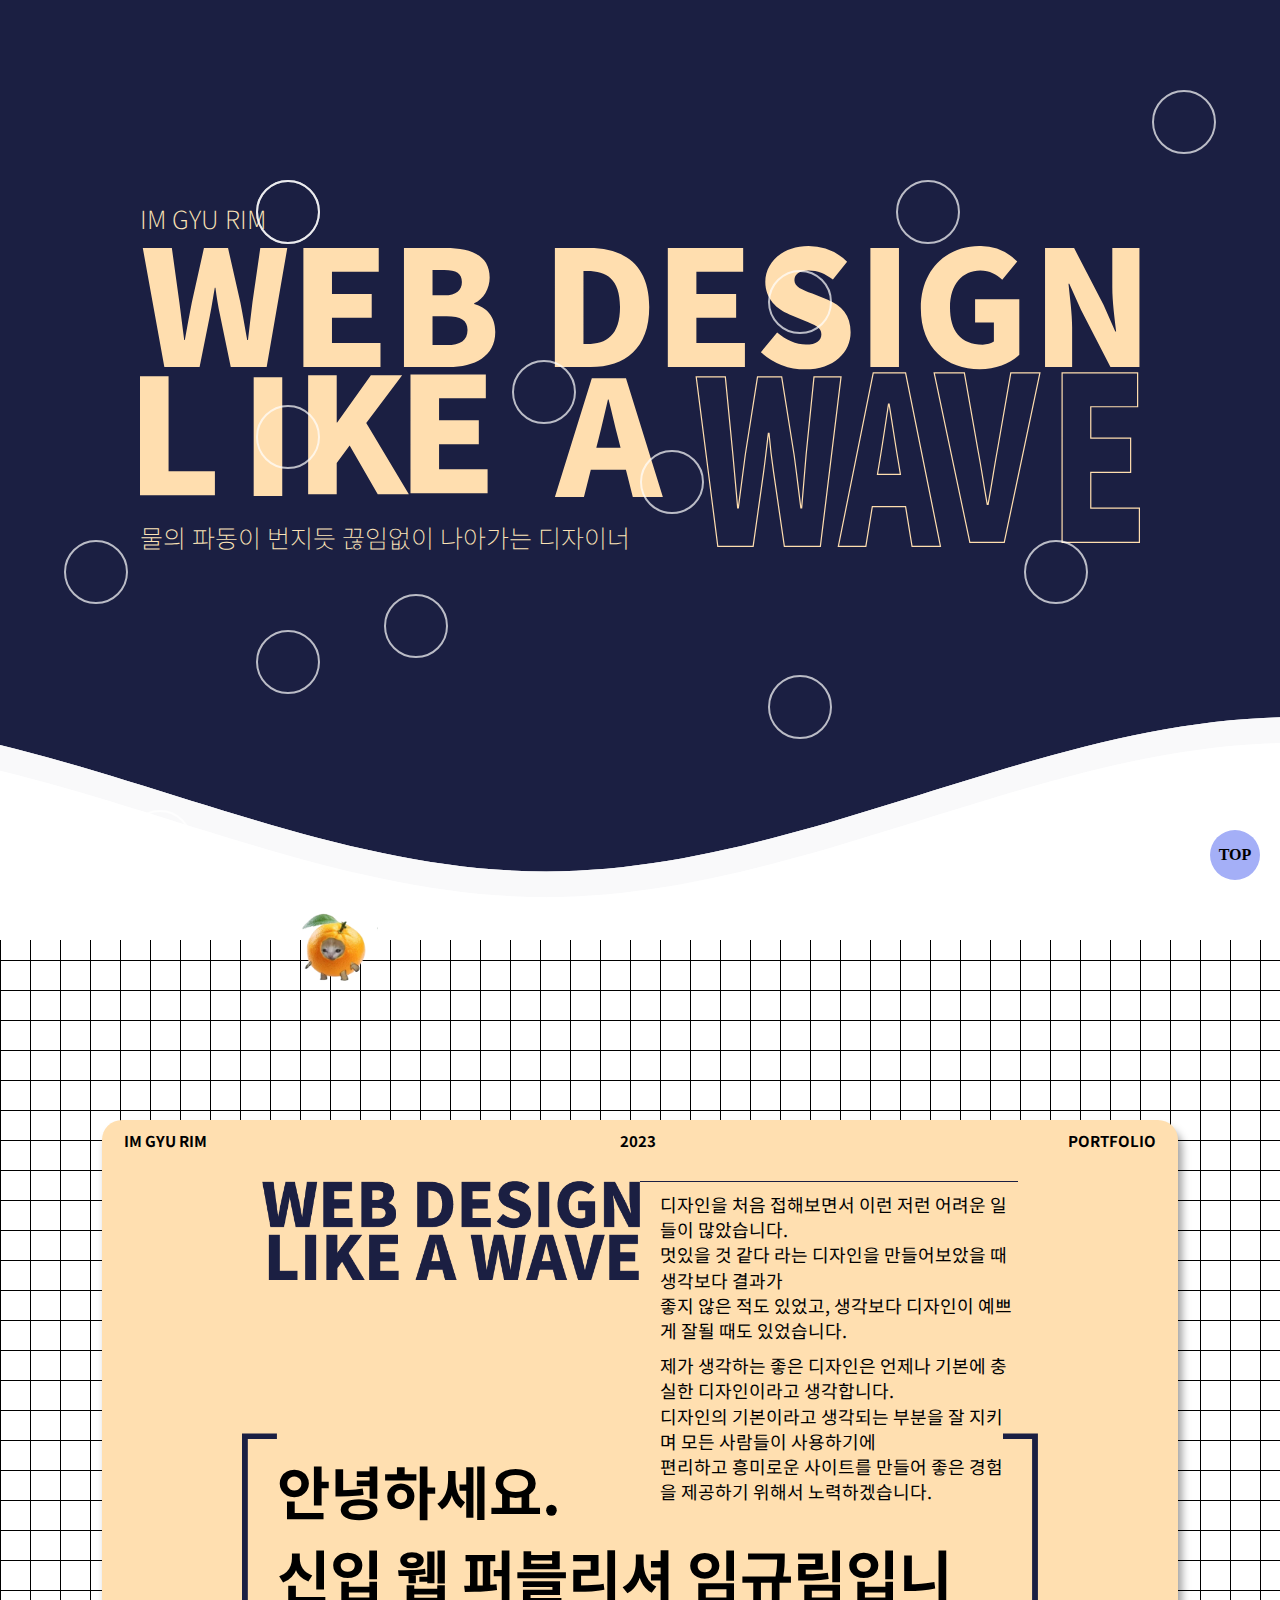
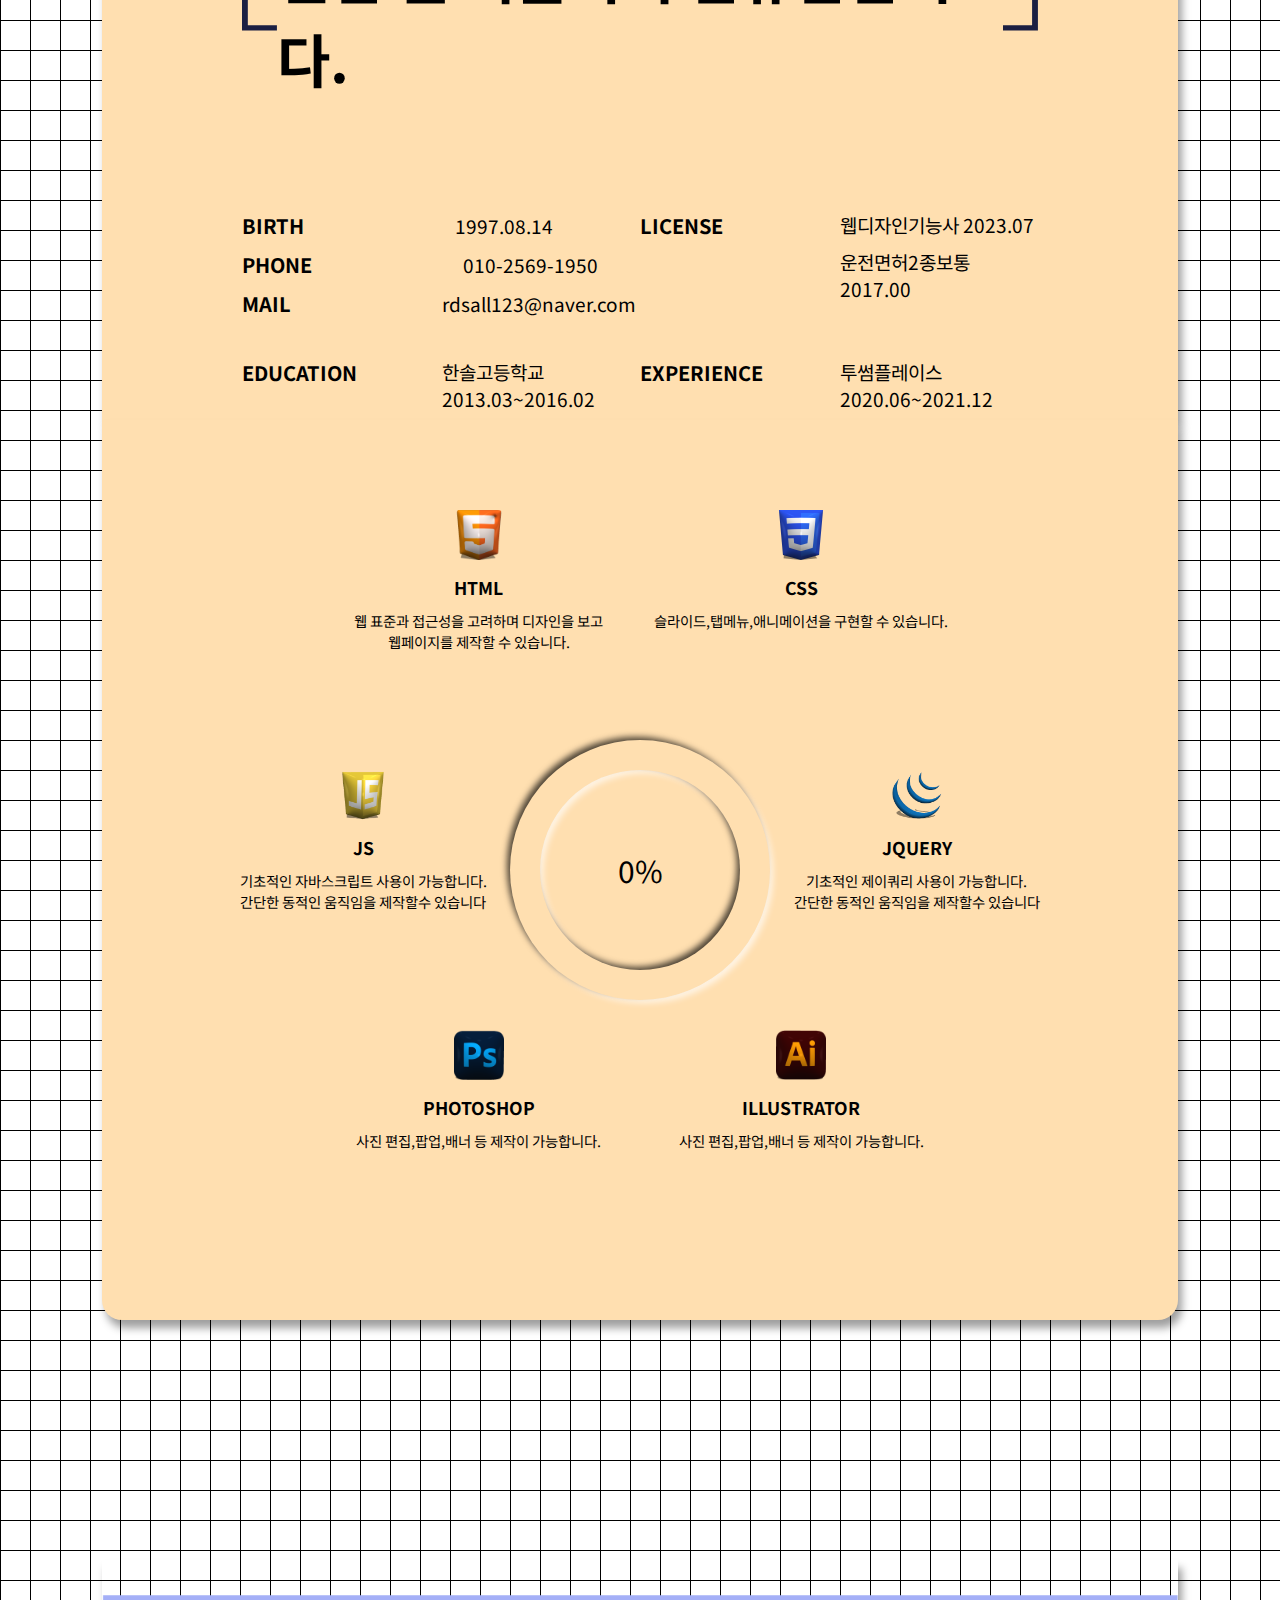
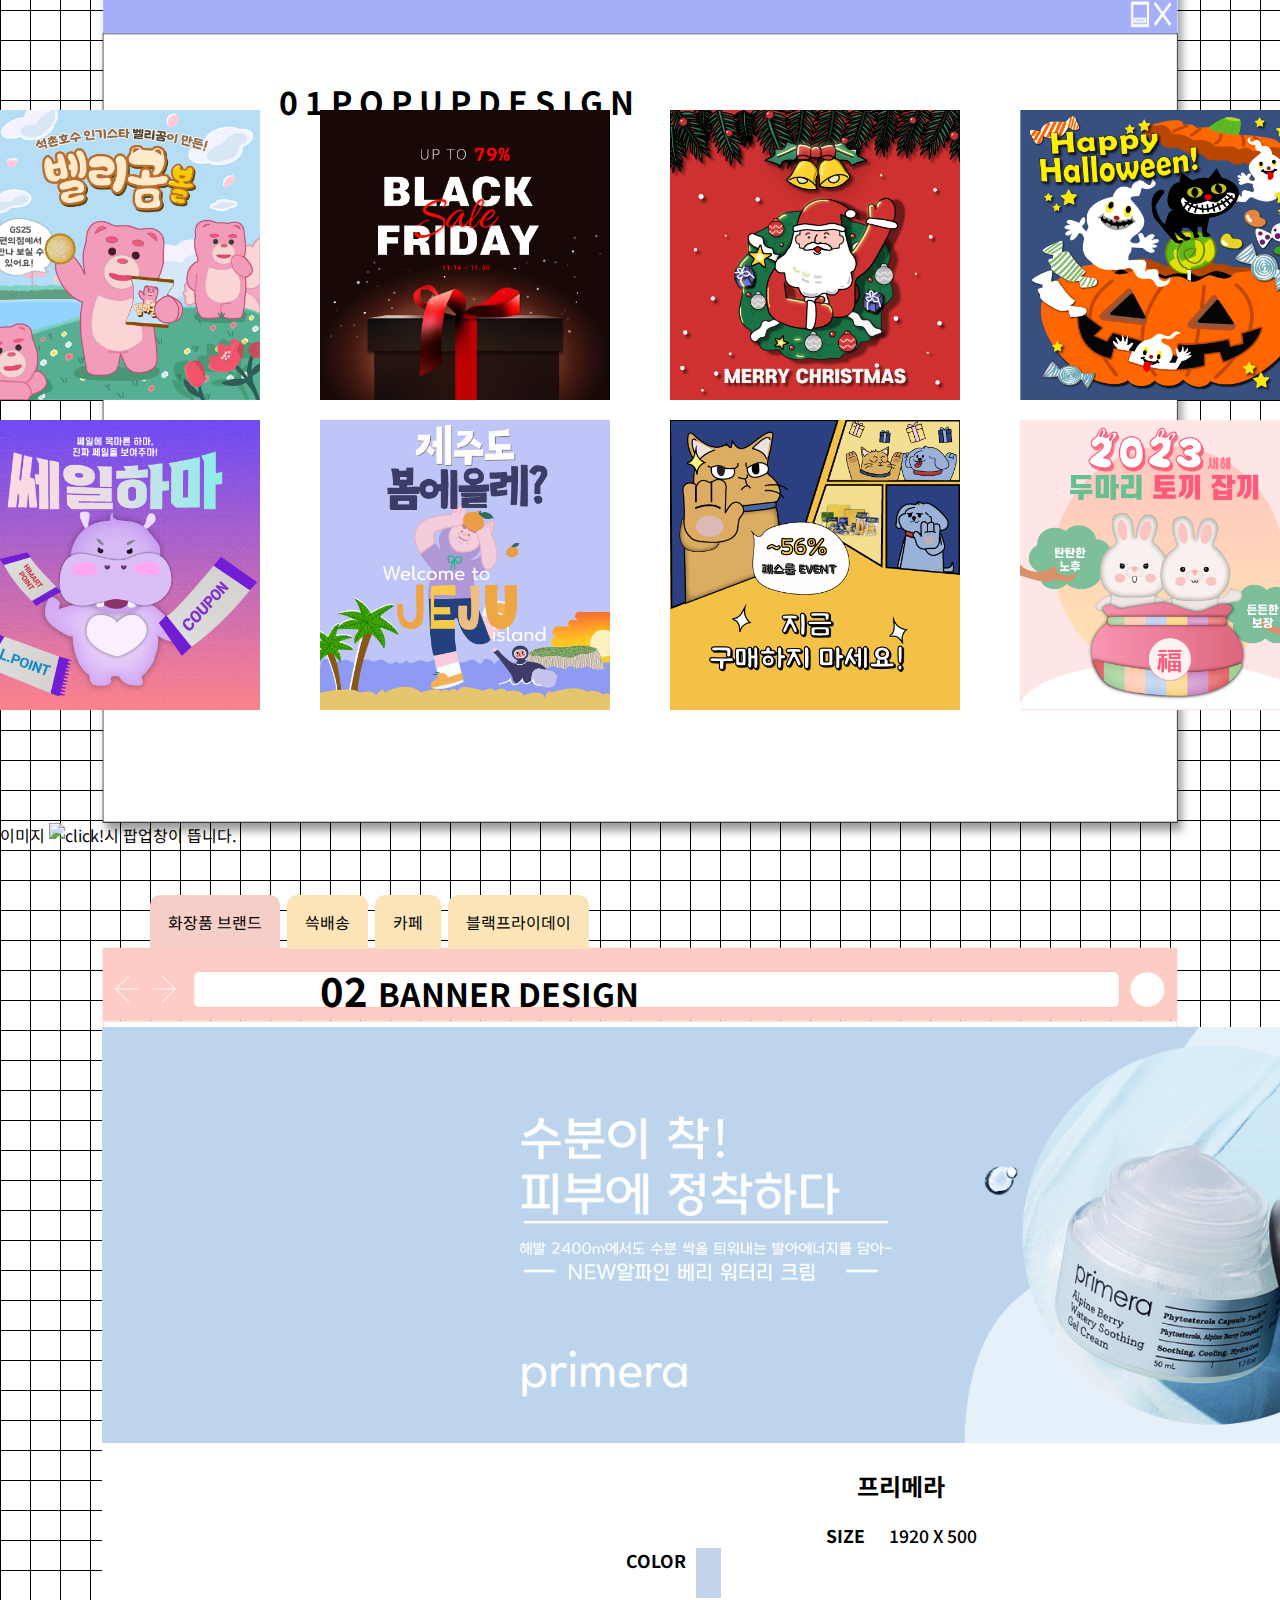
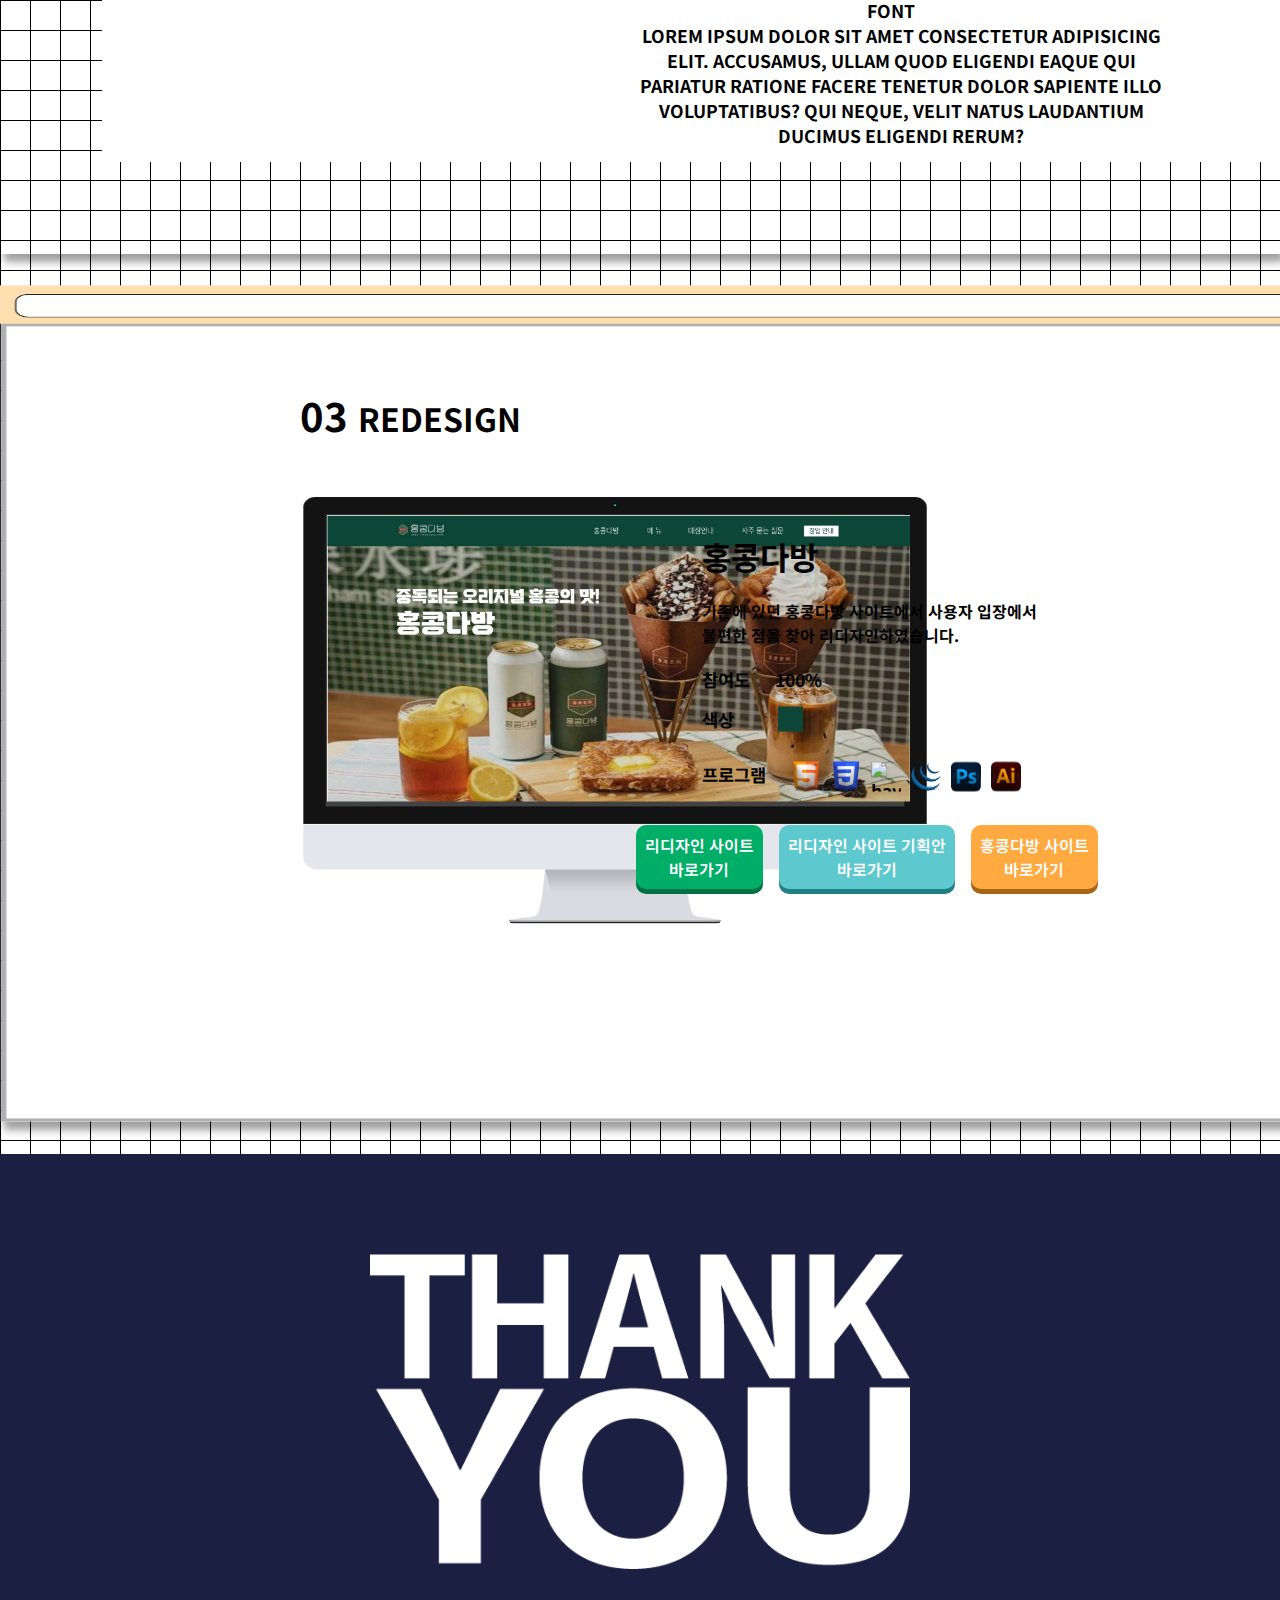
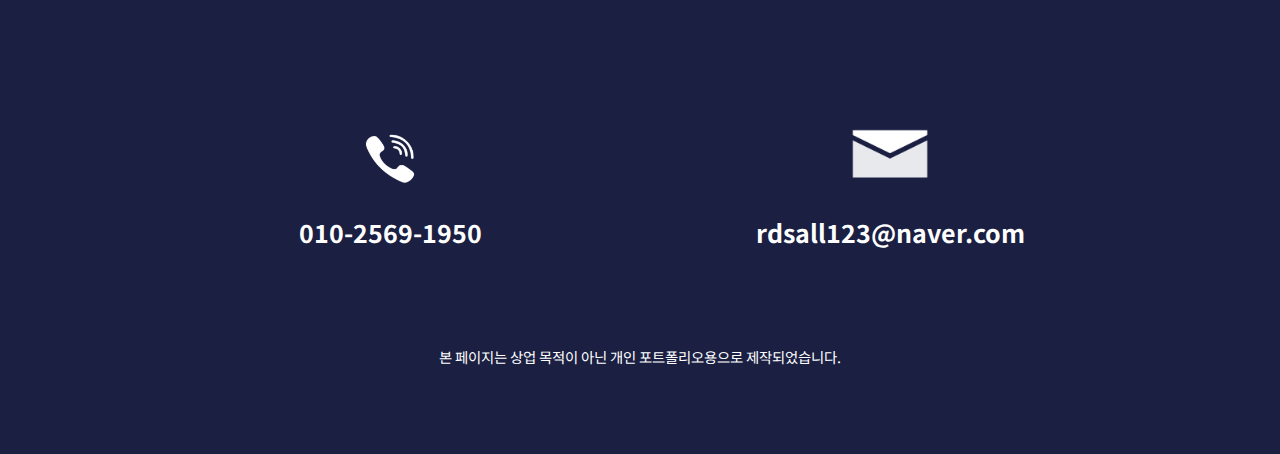
==== commit 7621acce: "t" ====
--- a/index.html
+++ b/index.html
@@ -562,8 +562,9 @@
         </div>
         <div class="redesign">
             <div class="redesignbox"><img src="./img/img/windowy.png" alt="노란색윈도우창"></div>
-            <h1><span>03</span>redesign PAGE</h1>
+            <h1><span>03</span>redesign</h1>
             <div class="hongkongmain">
+                <img class="computer" src="./img/OBDKVJ1-[Converted].png" alt="">
                 <figure><img src="./img/임규림-메인페이지.jpg" alt="mainpage"></figure>
             </div>
             <div class="redesign_contents">
--- a/css/index.css
+++ b/css/index.css
@@ -1141,22 +1141,22 @@
 } */
 .hongkongmain {
     position: absolute;
-    left: 16%;
+    left: 9%;
     top: 50%;
     transform: translateY(-50%);
 }
 
-.hongkongmain figure {
-
-    width: 803px;
-    height: 400px;
-    overflow: hidden;
-
-}
-
-.hongkongmain>figure>img {
-    width: 100%;
-}
+
+/* .hongkongmain>figure>img {
+    width: 462px;
+    height: 2178px;
+    object-fit: cover;
+    object-position: 0px 0px;
+    transition:all 10s linear 0s;
+} */
+/* .hongkongmain>figure:hover img{
+    object-position: 0px -1890px;
+} */
 
 .redesign_contents {
     position: absolute;
@@ -1198,7 +1198,23 @@
     margin-left: 19px;
     margin-right: 10px;
 }
-
+.computer{
+width: 1000px;
+transform: scaleX(1.25);
+/* background-attachment : local; */
+}
+.hongkongmain figure {
+    position: absolute;
+    left: 212px;
+    top: 113px;
+    overflow: auto;
+    width: 583px;
+    height: 287px;
+    /* overflow: hidden; */
+}
+.hongkongmain figure>img{
+    object-position: 0% 10%;
+}
 /* .redesign_contents ul>li .color2 {
     background: green;
     width: 25px;
@@ -1341,14 +1357,19 @@
     }
 }
 .con_listB{
+    position: relative;
     padding-top:55px;
     width: 100%;
-    height:30vh;
+    /* height:30vh; */
 }
 .con_listB p{
     color: #fff;
     font-size: 0.9em;
     text-align: center;
+    position: absolute;
+    left: 50%;
+    top: -15px;
+    transform: translateX(-50%);
 }
 
 /* subage */
